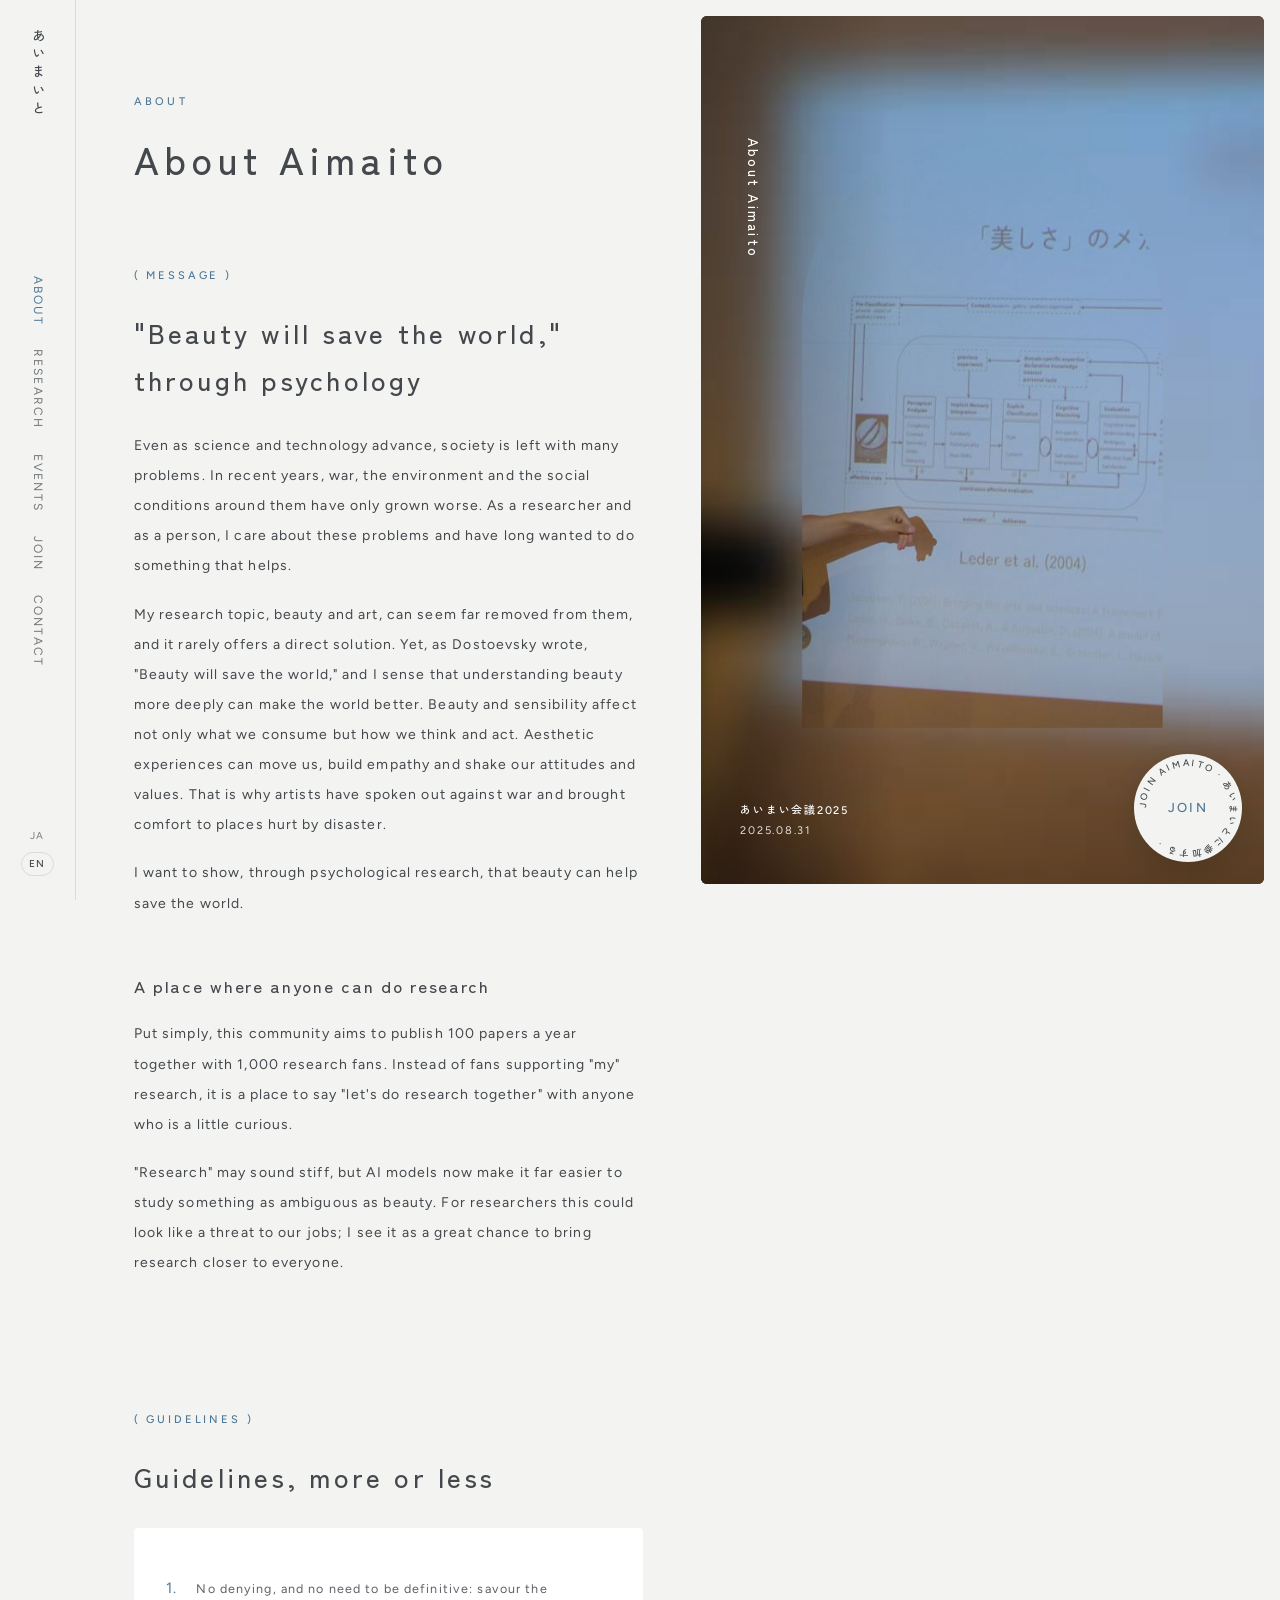
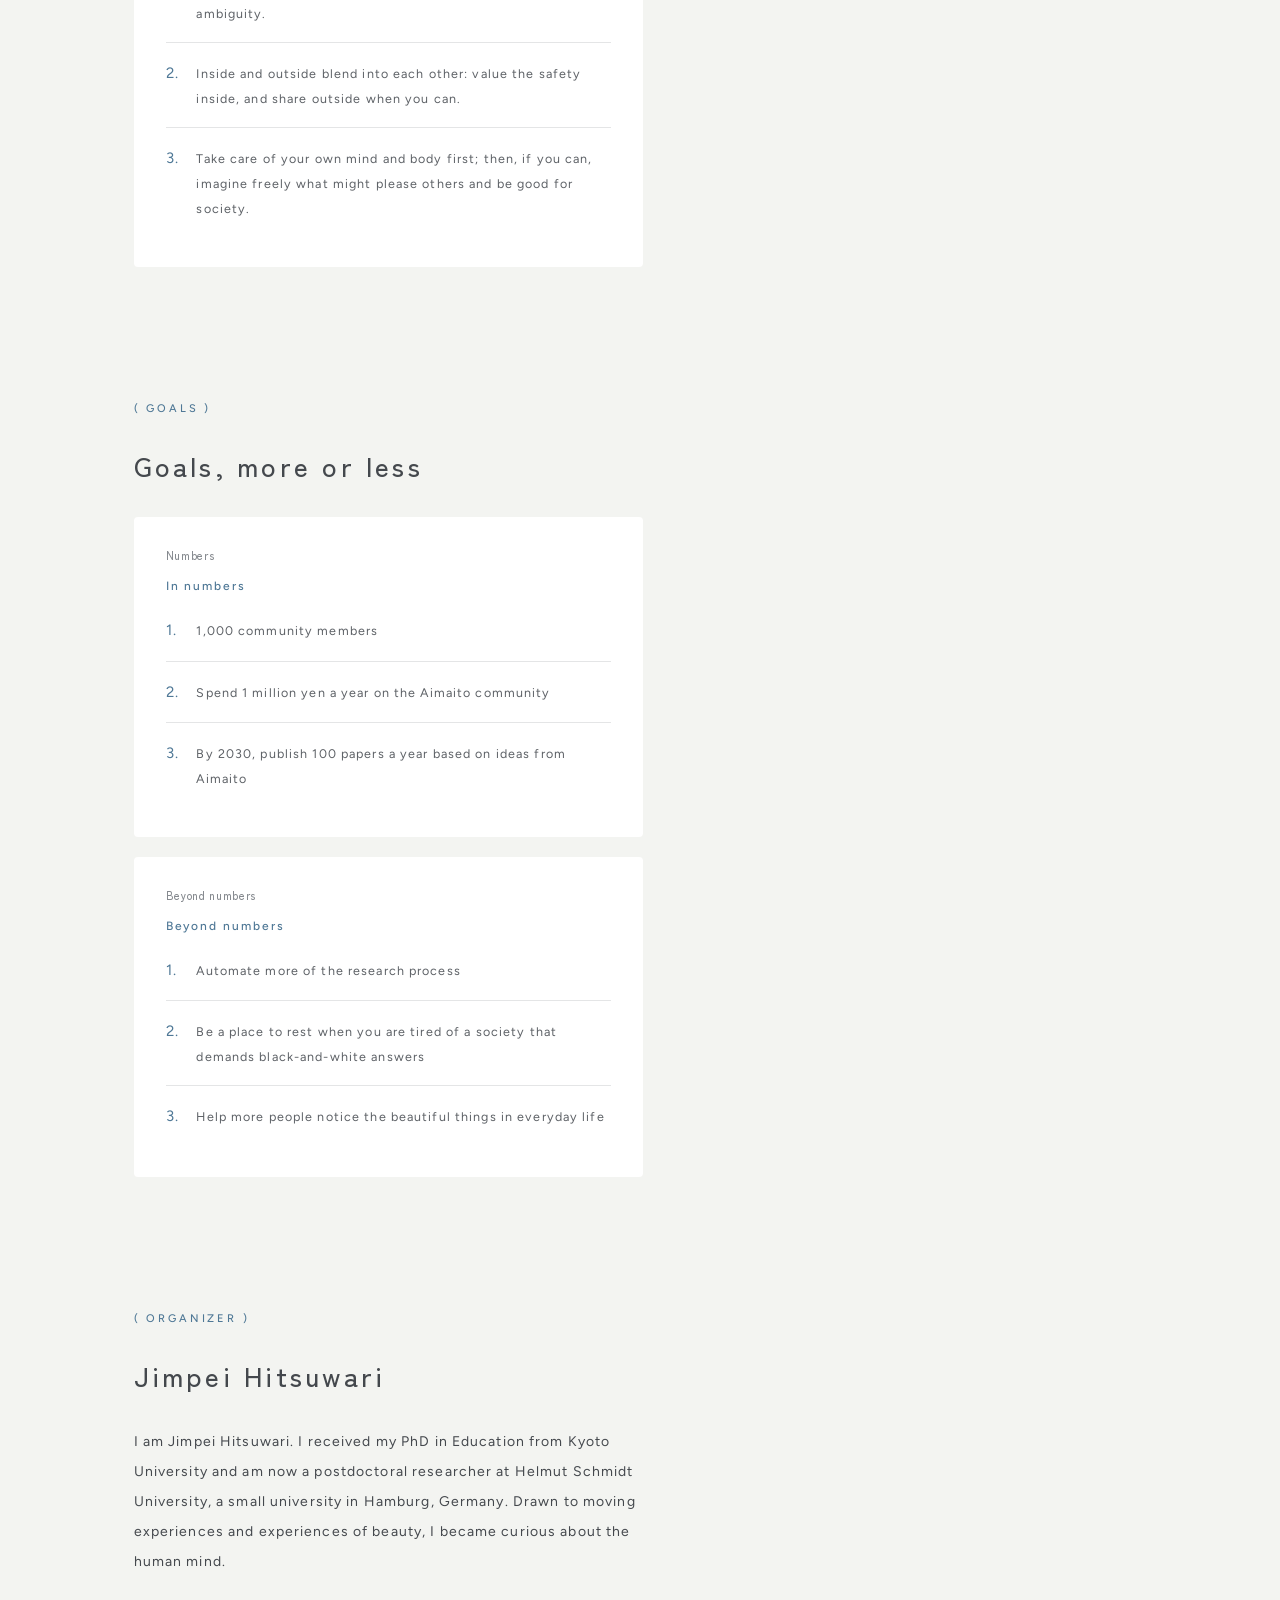
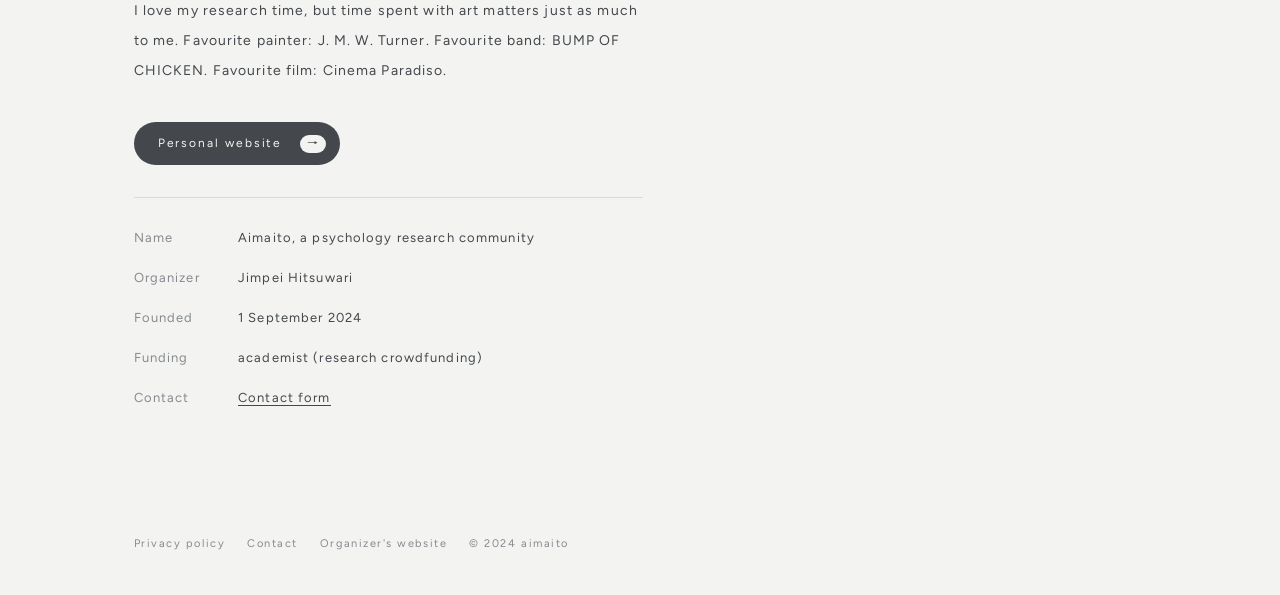
==== about/index.html @ d02e24d3 "あいまいとのサイトを公開用に初回配置" ====
<!doctype html>
<html lang="ja" data-lang="ja" class="no-js">
<head>
<meta charset="utf-8">
<meta name="viewport" content="width=device-width, initial-scale=1">
<title>あいまいとについて｜あいまいと</title>
<meta name="description" content="「美は世界を救う」を心理学で。心理学研究コミュニティあいまいとのご挨拶，行動指針，目標，主宰者について。">
<link rel="icon" href="../images/favicon.svg" type="image/svg+xml">
<link rel="stylesheet" href="../assets/css/fonts.css">
<link rel="stylesheet" href="../assets/css/style.css">
<script>
  /* Set language before first paint to avoid a flash of the wrong language */
  (function () {
    var l = 'ja';
    try { l = localStorage.getItem('aimaito-lang') || ((navigator.language || '').indexOf('ja') === 0 ? 'ja' : 'en'); } catch (e) {}
    document.documentElement.dataset.lang = l;
    document.documentElement.lang = l;
  })();
</script>
</head>
<body>
<a class="skip-link" href="#main"><span lang="ja">本文へ</span><span lang="en">Skip to content</span></a>

<header class="rail">
  <a class="mark" href="../">あいまいと</a>
  <nav class="rail-nav" id="site-menu" aria-label="メニュー">
    <a href="../about/" aria-current="page"><span lang="ja">あいまいとについて</span><span lang="en">ABOUT</span></a>
    <a href="../research/"><span lang="ja">研究</span><span lang="en">RESEARCH</span></a>
    <a href="../events/"><span lang="ja">イベント</span><span lang="en">EVENTS</span></a>
    <a href="../join/"><span lang="ja">参加する</span><span lang="en">JOIN</span></a>
    <a href="../contact/"><span lang="ja">お問い合わせ</span><span lang="en">CONTACT</span></a>
  </nav>
  <div class="lang-switch" role="group" aria-label="Language">
    <button type="button" data-set-lang="ja" aria-pressed="true">JA</button>
    <button type="button" data-set-lang="en" aria-pressed="false">EN</button>
  </div>
  <button class="menu-toggle" type="button" aria-expanded="false" aria-controls="site-menu">MENU</button>
</header>

<div class="stage" aria-hidden="true">
  <div class="ph is-on" data-key="talk" style="--pos: 36% 50%; --t: 14%; --x: 18%; --b: 18%;">
    <img class="bg" src="../images/photos/talk-blur.jpg" alt="">
    <img class="sharp" src="../images/photos/talk.jpg" alt="">
  </div>
  <div class="ph" data-key="writing" style="--pos: 34% 50%; --t: 22%; --x: 22%; --b: 16%;">
    <img class="bg" src="../images/photos/writing-blur.jpg" alt="" loading="lazy">
    <img class="sharp" src="../images/photos/writing.jpg" alt="" loading="lazy">
  </div>
  <div class="ph" data-key="hall" style="--pos: 50% 50%; --t: 16%; --x: 20%; --b: 20%;">
    <img class="bg" src="../images/photos/hall-blur.jpg" alt="" loading="lazy">
    <img class="sharp" src="../images/photos/hall.jpg" alt="" loading="lazy">
  </div>
  <div class="ph" data-key="k2-trio" style="--pos: 50% 50%; --t: 14%; --x: 16%; --b: 18%;">
    <img class="bg" src="../images/photos/k2-trio-blur.jpg" alt="" loading="lazy">
    <img class="sharp" src="../images/photos/k2-trio.jpg" alt="" loading="lazy">
  </div>
  <p class="stage-copy" lang="ja">あいまいとについて</p>
  <p class="stage-copy" lang="en">About Aimaito</p>
  <p class="stage-cap"><b>あいまい会議2025</b>2025.08.31</p>
</div>
<main id="main">
  <div class="col">

    <header class="page-head" data-photo="talk" data-cap="あいまい会議2025|2025.08.31">
      <span class="en">ABOUT</span>
      <h1><span lang="ja">あいまいとについて</span><span lang="en">About Aimaito</span></h1>
    </header>

    <section id="message" data-photo="talk" data-cap="あいまい会議2025|2025.08.31">
      <span class="label">( MESSAGE )</span>
      <h2><span lang="ja">「美は世界を救う」を<br>心理学で</span><span lang="en">"Beauty will save the world,"<br>through psychology</span></h2>
      <p lang="ja">科学技術が発展しても社会には多くの課題が残されています。むしろ，近年，戦争や地球環境，そしてそれを取り巻く社会的な状況は悪化の一途を辿っています。私は研究者としても，1人の人間としても，こうした問題に関心があり，解決に繋がる何かをしたいと思い続けてきました。</p>
      <p lang="ja">私の研究テーマである美・芸術はそれらとはとても遠いように思えますし，直接解決の手がかりになることも簡単ではありません。一方で，ドストエフスキーが「Beauty will save the world（美は世界を救う）」と言ったように，美について深く知ることが世界をよくすることに繋がるという感覚もあります。例えば，美や感性は（感情的な消費だけでなく）人の意識や行動にも影響を与えます。美的な体験を通じて感動や共感を伴い，人の態度や価値観を揺さぶることもあるかもしれません。ゆえに，アーティストたちは，反戦を訴え，災害で傷つき疲れた地域に慰めと癒しを送ってきたのです。</p>
      <p lang="ja">このように美が世界を救いうることを，心理学研究から実証したいと考えています。</p>
      <p lang="en">Even as science and technology advance, society is left with many problems. In recent years, war, the environment and the social conditions around them have only grown worse. As a researcher and as a person, I care about these problems and have long wanted to do something that helps.</p>
      <p lang="en">My research topic, beauty and art, can seem far removed from them, and it rarely offers a direct solution. Yet, as Dostoevsky wrote, "Beauty will save the world," and I sense that understanding beauty more deeply can make the world better. Beauty and sensibility affect not only what we consume but how we think and act. Aesthetic experiences can move us, build empathy and shake our attitudes and values. That is why artists have spoken out against war and brought comfort to places hurt by disaster.</p>
      <p lang="en">I want to show, through psychological research, that beauty can help save the world.</p>

      <h3><span lang="ja">研究者じゃなくても研究できる場所を</span><span lang="en">A place where anyone can do research</span></h3>
      <p lang="ja">このコミュニティは，ざっくり言うと「研究ファン1000人とともに論文を年間100本出すこと」を目指した場所です。研究ファンから支援を頂きながら「私が研究を進める」という従来の型から飛び出し，研究にちょっと興味のあるみなさんと「一緒に研究しよう」という場所です。</p>
      <p lang="ja">「研究」と聞くと堅苦しく聞こえるかもしれませんが，最近では，「AIモデル」という技術を活用することで，従来よりも気軽に「美」という曖昧なものについて評価できるようになってきました。従来の研究者の働き方的には，いわゆる「AIに仕事を奪われ」かねない危機的状況とも捉えられるのですが，「研究」というものを，よりみなさんの身近に感じてもらうには絶好のチャンスだと考えています。</p>
      <p lang="en">Put simply, this community aims to publish 100 papers a year together with 1,000 research fans. Instead of fans supporting "my" research, it is a place to say "let's do research together" with anyone who is a little curious.</p>
      <p lang="en">"Research" may sound stiff, but AI models now make it far easier to study something as ambiguous as beauty. For researchers this could look like a threat to our jobs; I see it as a great chance to bring research closer to everyone.</p>
    </section>

    <section id="guidelines" data-photo="writing" data-cap="研究のたね">
      <span class="label">( GUIDELINES )</span>
      <h2><span lang="ja">行動指針的なもの</span><span lang="en">Guidelines, more or less</span></h2>
      <div class="card">
        <ol class="list">
          <li><span class="n">1.</span><div><p lang="ja">「否定」はなし，「断定」も不要，あいまいを味わいましょう。</p><p lang="en">No denying, and no need to be definitive: savour the ambiguity.</p></div></li>
          <li><span class="n">2.</span><div><p lang="ja">コミュニティ内外は“あわい”，内の安心感を大切にしつつ，できれば外にも発信しましょう。</p><p lang="en">Inside and outside blend into each other: value the safety inside, and share outside when you can.</p></div></li>
          <li><span class="n">3.</span><div><p lang="ja">まずは，自分の心と身体を大切に，その後できそうなら，相手が喜びそうなこと，社会にとってよさそうなことを想像しまくりましょう。</p><p lang="en">Take care of your own mind and body first; then, if you can, imagine freely what might please others and be good for society.</p></div></li>
        </ol>
      </div>
    </section>

    <section id="goals" data-photo="hall" data-cap="あいまい会議2025|2025.08.31">
      <span class="label">( GOALS )</span>
      <h2><span lang="ja">目標的なもの</span><span lang="en">Goals, more or less</span></h2>
      <div class="card">
        <p class="cap"><small>Numbers</small><span lang="ja">数で見る目標</span><span lang="en">In numbers</span></p>
        <ol class="list">
          <li><span class="n">1.</span><div><p lang="ja">コミュニティメンバー1000人</p><p lang="en">1,000 community members</p></div></li>
          <li><span class="n">2.</span><div><p lang="ja">年間100万円をこの「あいまいと」コミュニティに使用</p><p lang="en">Spend 1 million yen a year on the Aimaito community</p></div></li>
          <li><span class="n">3.</span><div><p lang="ja">2030年までに「あいまいと」のアイデアを基盤にした論文の発表数を年間100本に</p><p lang="en">By 2030, publish 100 papers a year based on ideas from Aimaito</p></div></li>
        </ol>
      </div>
      <div class="card">
        <p class="cap"><small>Beyond numbers</small><span lang="ja">数にならない目標</span><span lang="en">Beyond numbers</span></p>
        <ol class="list">
          <li><span class="n">1.</span><div><p lang="ja">研究の自動化を進める</p><p lang="en">Automate more of the research process</p></div></li>
          <li><span class="n">2.</span><div><p lang="ja">“白黒はっきり”を求められる社会に疲れた時の居場所になる</p><p lang="en">Be a place to rest when you are tired of a society that demands black-and-white answers</p></div></li>
          <li><span class="n">3.</span><div><p lang="ja">日常の美しいモノ・コトに気づく人を増やす</p><p lang="en">Help more people notice the beautiful things in everyday life</p></div></li>
        </ol>
      </div>
    </section>

    <section id="organizer" data-photo="k2-trio" data-cap="あいまい会議 Vol.2|2026.04.06">
      <span class="label">( ORGANIZER )</span>
      <h2><span lang="ja">櫃割 仁平</span><span lang="en">Jimpei Hitsuwari</span></h2>
      <p lang="ja">櫃割仁平（ひつわりじんぺい）と申します。京都大学で博士号（教育学）を取得し，現在はドイツのハンブルクにあるヘルムートシュミット大学という小さな大学でポスドク研究員をしています。感動する体験，美を感じる体験に魅了され，人のこころに興味を持つようになりました。</p>
      <p lang="ja">研究の時間も好きですが，芸術鑑賞の時間も大切で，大好きな時間です。好きな画家はウィリアム・ターナー，好きなバンドはBUMP OF CHICKEN，好きな映画はニューシネマパラダイスです。</p>
      <p lang="en">I am Jimpei Hitsuwari. I received my PhD in Education from Kyoto University and am now a postdoctoral researcher at Helmut Schmidt University, a small university in Hamburg, Germany. Drawn to moving experiences and experiences of beauty, I became curious about the human mind.</p>
      <p lang="en">I love my research time, but time spent with art matters just as much to me. Favourite painter: J. M. W. Turner. Favourite band: BUMP OF CHICKEN. Favourite film: Cinema Paradiso.</p>
      <a class="btn" href="https://hitsuwari-jimpei.com/" target="_blank" rel="noopener"><span lang="ja">櫃割仁平のサイト</span><span lang="en">Personal website</span><i>→</i></a>
      <dl class="info">
        <dt><span lang="ja">団体名</span><span lang="en">Name</span></dt><dd><span lang="ja">心理学研究コミュニティ“あいまいと”</span><span lang="en">Aimaito, a psychology research community</span></dd>
        <dt><span lang="ja">主宰</span><span lang="en">Organizer</span></dt><dd><span lang="ja">櫃割 仁平</span><span lang="en">Jimpei Hitsuwari</span></dd>
        <dt><span lang="ja">設立</span><span lang="en">Founded</span></dt><dd><span lang="ja">2024年9月1日</span><span lang="en">1 September 2024</span></dd>
        <dt><span lang="ja">資金源</span><span lang="en">Funding</span></dt><dd><span lang="ja">academist（研究特化型クラウドファンディング）</span><span lang="en">academist (research crowdfunding)</span></dd>
        <dt><span lang="ja">連絡先</span><span lang="en">Contact</span></dt><dd><a href="../contact/"><span lang="ja">お問い合わせフォーム</span><span lang="en">Contact form</span></a></dd>
      </dl>
    </section>

    <footer class="foot">
      <a href="../privacy-policy/"><span lang="ja">プライバシーポリシー</span><span lang="en">Privacy policy</span></a>
      <a href="../contact/"><span lang="ja">お問い合わせ</span><span lang="en">Contact</span></a>
      <a href="https://hitsuwari-jimpei.com/" target="_blank" rel="noopener"><span lang="ja">主宰者のサイト</span><span lang="en">Organizer's website</span></a>
      <span>© 2024 aimaito</span>
    </footer>
  </div>
</main>

<a class="badge" href="../join/" aria-label="参加する / Join">
  <svg viewBox="0 0 108 108" aria-hidden="true">
    <defs><path id="badge-circle" d="M54,54 m-42,0 a42,42 0 1,1 84,0 a42,42 0 1,1 -84,0"/></defs>
    <text><textPath href="#badge-circle">JOIN AIMAITO · あいまいとに参加する · </textPath></text>
  </svg>
  <span lang="ja">参加</span><span lang="en">JOIN</span>
</a>

<script src="../assets/js/main.js"></script>
<!-- Cloudflare Web Analytics: トークンが決まったらここに beacon の script を入れる（全ページ同じ） -->
</body>
</html>
---- assets/css/fonts.css ----
/* Self-hosted web fonts (SIL Open Font License 1.1; see assets/fonts/<family>/OFL.txt).
   Figtree 300/400/500 and Zen Kaku Gothic New 400/500, split by unicode-range
   so browsers download only the slices a page needs.
   Source: Google Fonts CSS API, downloaded 2026-10-01. */
/* latin-ext */
@font-face {
  font-family: 'Figtree';
  font-style: normal;
  font-weight: 300;
  font-display: swap;
  src: url(../fonts/figtree/_Xms-HUzqDCFdgfMm4q9DbZs.woff2) format('woff2');
  unicode-range: U+0100-02BA, U+02BD-02C5, U+02C7-02CC, U+02CE-02D7, U+02DD-02FF, U+0304, U+0308, U+0329, U+1D00-1DBF, U+1E00-1E9F, U+1EF2-1EFF, U+2020, U+20A0-20AB, U+20AD-20C0, U+2113, U+2C60-2C7F, U+A720-A7FF;
}
/* latin */
@font-face {
  font-family: 'Figtree';
  font-style: normal;
  font-weight: 300;
  font-display: swap;
  src: url(../fonts/figtree/_Xms-HUzqDCFdgfMm4S9DQ.woff2) format('woff2');
  unicode-range: U+0000-00FF, U+0131, U+0152-0153, U+02BB-02BC, U+02C6, U+02DA, U+02DC, U+0304, U+0308, U+0329, U+2000-206F, U+20AC, U+2122, U+2191, U+2193, U+2212, U+2215, U+FEFF, U+FFFD;
}
/* latin-ext */
@font-face {
  font-family: 'Figtree';
  font-style: normal;
  font-weight: 400;
  font-display: swap;
  src: url(../fonts/figtree/_Xms-HUzqDCFdgfMm4q9DbZs.woff2) format('woff2');
  unicode-range: U+0100-02BA, U+02BD-02C5, U+02C7-02CC, U+02CE-02D7, U+02DD-02FF, U+0304, U+0308, U+0329, U+1D00-1DBF, U+1E00-1E9F, U+1EF2-1EFF, U+2020, U+20A0-20AB, U+20AD-20C0, U+2113, U+2C60-2C7F, U+A720-A7FF;
}
/* latin */
@font-face {
  font-family: 'Figtree';
  font-style: normal;
  font-weight: 400;
  font-display: swap;
  src: url(../fonts/figtree/_Xms-HUzqDCFdgfMm4S9DQ.woff2) format('woff2');
  unicode-range: U+0000-00FF, U+0131, U+0152-0153, U+02BB-02BC, U+02C6, U+02DA, U+02DC, U+0304, U+0308, U+0329, U+2000-206F, U+20AC, U+2122, U+2191, U+2193, U+2212, U+2215, U+FEFF, U+FFFD;
}
/* latin-ext */
@font-face {
  font-family: 'Figtree';
  font-style: normal;
  font-weight: 500;
  font-display: swap;
  src: url(../fonts/figtree/_Xms-HUzqDCFdgfMm4q9DbZs.woff2) format('woff2');
  unicode-range: U+0100-02BA, U+02BD-02C5, U+02C7-02CC, U+02CE-02D7, U+02DD-02FF, U+0304, U+0308, U+0329, U+1D00-1DBF, U+1E00-1E9F, U+1EF2-1EFF, U+2020, U+20A0-20AB, U+20AD-20C0, U+2113, U+2C60-2C7F, U+A720-A7FF;
}
/* latin */
@font-face {
  font-family: 'Figtree';
  font-style: normal;
  font-weight: 500;
  font-display: swap;
  src: url(../fonts/figtree/_Xms-HUzqDCFdgfMm4S9DQ.woff2) format('woff2');
  unicode-range: U+0000-00FF, U+0131, U+0152-0153, U+02BB-02BC, U+02C6, U+02DA, U+02DC, U+0304, U+0308, U+0329, U+2000-206F, U+20AC, U+2122, U+2191, U+2193, U+2212, U+2215, U+FEFF, U+FFFD;
}
@font-face {
  font-family: 'Zen Kaku Gothic New';
  font-style: normal;
  font-weight: 400;
  font-display: swap;
  src: url(../fonts/zenkakugothicnew/gNMYW2drQpDw0GjzrVNFf_valaDBcznOkj4KXW7oIgA9sLCeNoPLhe6Lpg_IbDMC.2.woff2) format('woff2');
  unicode-range: U+ffd7, U+ffda-ffdc, U+ffe0-ffe2, U+ffe4, U+ffe6, U+ffe8-ffee, U+1f100-1f10c, U+1f110-1f16c, U+1f170-1f1ac, U+1f200-1f202, U+1f210-1f234;
}
@font-face {
  font-family: 'Zen Kaku Gothic New';
  font-style: normal;
  font-weight: 400;
  font-display: swap;
  src: url(../fonts/zenkakugothicnew/gNMYW2drQpDw0GjzrVNFf_valaDBcznOkj4KXW7oIgA9sLCeNoPLhe6Lpg_IbDMC.3.woff2) format('woff2');
  unicode-range: U+fa10, U+fa12-fa6d, U+fb00-fb04, U+fe10-fe19, U+fe30-fe42, U+fe44-fe52, U+fe54-fe66, U+fe68-fe6b, U+ff02, U+ff04, U+ff07, U+ff51, U+ff5b, U+ff5d, U+ff5f-ff60, U+ff66, U+ff69, U+ff87, U+ffa1-ffbe, U+ffc2-ffc7, U+ffca-ffcf, U+ffd2-ffd6;
}
@font-face {
  font-family: 'Zen Kaku Gothic New';
  font-style: normal;
  font-weight: 400;
  font-display: swap;
  src: url(../fonts/zenkakugothicnew/gNMYW2drQpDw0GjzrVNFf_valaDBcznOkj4KXW7oIgA9sLCeNoPLhe6Lpg_IbDMC.4.woff2) format('woff2');
  unicode-range: U+f92d-f959, U+f95b-f9f2, U+f9f4-fa0b, U+fa0e-fa0f;
}
@font-face {
  font-family: 'Zen Kaku Gothic New';
  font-style: normal;
  font-weight: 400;
  font-display: swap;
  src: url(../fonts/zenkakugothicnew/gNMYW2drQpDw0GjzrVNFf_valaDBcznOkj4KXW7oIgA9sLCeNoPLhe6Lpg_IbDMC.5.woff2) format('woff2');
  unicode-range: U+9e8b-9e8c, U+9e8e-9e8f, U+9e91-9e92, U+9e95-9e96, U+9e98, U+9e9b, U+9e9d-9e9e, U+9ea4-9ea5, U+9ea8-9eaa, U+9eac-9eb0, U+9eb3-9eb5, U+9eb8, U+9ebc-9ebf, U+9ec3, U+9ec6, U+9ec8, U+9ecb-9ecd, U+9ecf-9ed1, U+9ed4-9ed5, U+9ed8, U+9edb-9ee0, U+9ee4-9ee5, U+9ee7-9ee8, U+9eec-9ef2, U+9ef4-9ef9, U+9efb-9eff, U+9f02-9f03, U+9f07-9f09, U+9f0e-9f12, U+9f14-9f17, U+9f19-9f1b, U+9f1f-9f22, U+9f26, U+9f2a-9f2c, U+9f2f, U+9f31-9f32, U+9f34, U+9f37, U+9f39-9f3a, U+9f3c-9f3f, U+9f41, U+9f43-9f47, U+9f4a, U+9f4e-9f50, U+9f52-9f58, U+9f5a, U+9f5d-9f61, U+9f63, U+9f66-9f6a, U+9f6c-9f73, U+9f75-9f77, U+9f7a, U+9f7d, U+9f7f, U+9f8f-9f92, U+9f94-9f97, U+9f99, U+9f9c-9fa3, U+9fa5, U+9fb4, U+9fbc-9fc2, U+9fc4, U+9fc6, U+9fcc, U+f900-f92c;
}
@font-face {
  font-family: 'Zen Kaku Gothic New';
  font-style: normal;
  font-weight: 400;
  font-display: swap;
  src: url(../fonts/zenkakugothicnew/gNMYW2drQpDw0GjzrVNFf_valaDBcznOkj4KXW7oIgA9sLCeNoPLhe6Lpg_IbDMC.6.woff2) format('woff2');
  unicode-range: U+9c3e, U+9c41, U+9c43-9c4a, U+9c4e-9c50, U+9c52-9c54, U+9c56, U+9c58, U+9c5a-9c61, U+9c63, U+9c65, U+9c67-9c6b, U+9c6d-9c6e, U+9c70, U+9c72, U+9c75-9c78, U+9c7a-9c7c, U+9ce6-9ce7, U+9ceb-9cec, U+9cf0, U+9cf2, U+9cf6-9cf7, U+9cf9, U+9d02-9d03, U+9d06-9d09, U+9d0b, U+9d0e, U+9d11-9d12, U+9d15, U+9d17-9d18, U+9d1b-9d1f, U+9d23, U+9d26, U+9d2a-9d2c, U+9d2f-9d30, U+9d32-9d34, U+9d3a, U+9d3c-9d3f, U+9d41-9d48, U+9d4a, U+9d50-9d54, U+9d59, U+9d5d-9d65, U+9d69-9d6c, U+9d6f-9d70, U+9d72-9d73, U+9d76-9d77, U+9d7a-9d7c, U+9d7e, U+9d83-9d84, U+9d86-9d87, U+9d89-9d8a, U+9d8d-9d8e, U+9d92-9d93, U+9d95-9d9a, U+9da1, U+9da4, U+9da9-9dac, U+9dae, U+9db1-9db2, U+9db5, U+9db8-9dbd, U+9dbf-9dc4, U+9dc6-9dc7, U+9dc9-9dca, U+9dcf, U+9dd3-9dd7, U+9dd9-9dda, U+9dde-9de0, U+9de3, U+9de5-9de7, U+9de9, U+9deb, U+9ded-9df0, U+9df3-9df4, U+9df8, U+9dfd-9dfe, U+9e02, U+9e07, U+9e0a, U+9e0d-9e0e, U+9e10-9e12, U+9e15-9e16, U+9e19-9e1f, U+9e75, U+9e79-9e7d, U+9e80-9e85, U+9e87-9e88;
}
@font-face {
  font-family: 'Zen Kaku Gothic New';
  font-style: normal;
  font-weight: 400;
  font-display: swap;
  src: url(../fonts/zenkakugothicnew/gNMYW2drQpDw0GjzrVNFf_valaDBcznOkj4KXW7oIgA9sLCeNoPLhe6Lpg_IbDMC.7.woff2) format('woff2');
  unicode-range: U+9ae5-9ae7, U+9ae9, U+9aeb-9aec, U+9aee-9aef, U+9af1-9af5, U+9af7, U+9af9-9afb, U+9afd, U+9aff-9b06, U+9b08-9b09, U+9b0b-9b0e, U+9b10, U+9b12, U+9b16, U+9b18-9b1d, U+9b1f-9b20, U+9b22-9b23, U+9b25-9b2f, U+9b32-9b35, U+9b37, U+9b39-9b3b, U+9b3d, U+9b43-9b44, U+9b48, U+9b4b-9b4f, U+9b51, U+9b55-9b58, U+9b5b, U+9b5e, U+9b61, U+9b63, U+9b65-9b66, U+9b68, U+9b6a-9b6f, U+9b72-9b79, U+9b7f-9b80, U+9b83-9b87, U+9b89-9b8b, U+9b8d, U+9b8f-9b94, U+9b96-9b97, U+9b9a, U+9b9d-9ba0, U+9ba6-9ba7, U+9ba9-9baa, U+9bac, U+9bb0-9bb2, U+9bb4, U+9bb7-9bb9, U+9bbb-9bbc, U+9bbe-9bc1, U+9bc6-9bc8, U+9bca, U+9bce-9bd2, U+9bd4, U+9bd7-9bd8, U+9bdd, U+9bdf, U+9be1-9be5, U+9be7, U+9bea-9beb, U+9bee-9bf3, U+9bf5, U+9bf7-9bfa, U+9bfd, U+9bff-9c00, U+9c02, U+9c04, U+9c06, U+9c08-9c0d, U+9c0f-9c16, U+9c18-9c1e, U+9c21-9c2a, U+9c2d-9c32, U+9c35-9c37, U+9c39-9c3a, U+9c3d;
}
@font-face {
  font-family: 'Zen Kaku Gothic New';
  font-style: normal;
  font-weight: 400;
  font-display: swap;
  src: url(../fonts/zenkakugothicnew/gNMYW2drQpDw0GjzrVNFf_valaDBcznOkj4KXW7oIgA9sLCeNoPLhe6Lpg_IbDMC.8.woff2) format('woff2');
  unicode-range: U+98eb, U+98ed-98ee, U+98f0-98f1, U+98f3, U+98f6, U+9902, U+9907-9909, U+9911-9912, U+9914-9918, U+991a-9922, U+9924, U+9926-9927, U+992b-992c, U+992e, U+9931-9935, U+9939-993e, U+9940-9942, U+9945-9949, U+994b-994e, U+9950-9952, U+9954-9955, U+9958-9959, U+995b-995c, U+995e-9960, U+9963, U+9997-9998, U+999b, U+999d-999f, U+99a3, U+99a5-99a6, U+99a8, U+99ad-99ae, U+99b0-99b2, U+99b5, U+99b9-99ba, U+99bc-99bd, U+99bf, U+99c1, U+99c3, U+99c8-99c9, U+99d1, U+99d3-99d5, U+99d8-99df, U+99e1-99e2, U+99e7, U+99ea-99ee, U+99f0-99f2, U+99f4-99f5, U+99f8-99f9, U+99fb-99fe, U+9a01-9a05, U+9a08, U+9a0a-9a0c, U+9a0f-9a11, U+9a16, U+9a1a, U+9a1e, U+9a20, U+9a22-9a24, U+9a27, U+9a2b, U+9a2d-9a2e, U+9a31, U+9a33, U+9a35-9a38, U+9a3e, U+9a40-9a45, U+9a47, U+9a4a-9a4e, U+9a51-9a52, U+9a54-9a58, U+9a5b, U+9a5d, U+9a5f, U+9a62, U+9a64-9a65, U+9a69-9a6c, U+9aaa, U+9aac-9ab0, U+9ab2, U+9ab4-9ab7, U+9ab9, U+9abb-9ac1, U+9ac3, U+9ac6, U+9ac8, U+9ace-9ad3, U+9ad5-9ad7, U+9adb-9adc, U+9ade-9ae0, U+9ae2-9ae4;
}
@font-face {
  font-family: 'Zen Kaku Gothic New';
  font-style: normal;
  font-weight: 400;
  font-display: swap;
  src: url(../fonts/zenkakugothicnew/gNMYW2drQpDw0GjzrVNFf_valaDBcznOkj4KXW7oIgA9sLCeNoPLhe6Lpg_IbDMC.9.woff2) format('woff2');
  unicode-range: U+971d, U+9721-9724, U+9728, U+972a, U+9730-9731, U+9733, U+9736, U+9738-9739, U+973b, U+973d-973e, U+9741-9744, U+9746-974a, U+974d-974f, U+9751, U+9755, U+9757-9758, U+975a-975c, U+9760-9761, U+9763-9764, U+9766-9768, U+976a-976b, U+976e, U+9771, U+9773, U+9776-977d, U+977f-9781, U+9785-9786, U+9789, U+978b, U+978f-9790, U+9795-9797, U+9799-979a, U+979c, U+979e-97a0, U+97a2-97a3, U+97a6, U+97a8, U+97ab-97ac, U+97ae, U+97b1-97b6, U+97b8-97ba, U+97bc, U+97be-97bf, U+97c1, U+97c3-97ce, U+97d0-97d1, U+97d4, U+97d7-97d9, U+97db-97de, U+97e0-97e1, U+97e4, U+97e6, U+97ed-97ef, U+97f1-97f2, U+97f4-97f8, U+97fa, U+9804, U+9807, U+980a, U+980c-980f, U+9814, U+9816-9817, U+9819-981a, U+981c, U+981e, U+9820-9821, U+9823-9826, U+982b, U+982e-9830, U+9832-9835, U+9837, U+9839, U+983d-983e, U+9844, U+9846-9847, U+984a-984b, U+984f, U+9851-9853, U+9856-9857, U+9859-985b, U+9862-9863, U+9865-9866, U+986a-986c, U+986f-9871, U+9873-9875, U+98aa-98ab, U+98ad-98ae, U+98b0-98b1, U+98b4, U+98b6-98b8, U+98ba-98bc, U+98bf, U+98c2-98c8, U+98cb-98cc, U+98ce, U+98dc, U+98de, U+98e0-98e1, U+98e3, U+98e5-98e7, U+98e9-98ea;
}
@font-face {
  font-family: 'Zen Kaku Gothic New';
  font-style: normal;
  font-weight: 400;
  font-display: swap;
  src: url(../fonts/zenkakugothicnew/gNMYW2drQpDw0GjzrVNFf_valaDBcznOkj4KXW7oIgA9sLCeNoPLhe6Lpg_IbDMC.10.woff2) format('woff2');
  unicode-range: U+944a, U+944c, U+9452-9453, U+9455, U+9459-945c, U+945e-9463, U+9468, U+946a-946b, U+946d-9472, U+9475, U+9477, U+947c-947f, U+9481, U+9483-9485, U+9578-9579, U+957e-957f, U+9582, U+9584, U+9586-9588, U+958a, U+958c-958f, U+9592, U+9594, U+9596, U+9598-9599, U+959d-95a1, U+95a4, U+95a6-95a9, U+95ab-95ad, U+95b1, U+95b4, U+95b6, U+95b9-95bf, U+95c3, U+95c6, U+95c8-95cd, U+95d0-95d6, U+95d9-95da, U+95dc-95e2, U+95e4-95e6, U+95e8, U+961d-961e, U+9621-9622, U+9624-9626, U+9628, U+962c, U+962e-962f, U+9631, U+9633-9634, U+9637-963a, U+963c-963d, U+9641-9642, U+964b-964c, U+964f, U+9652, U+9654, U+9656-9658, U+965c-965f, U+9661, U+9666, U+966a, U+966c, U+966e, U+9672, U+9674, U+9677, U+967b-967c, U+967e-967f, U+9681-9684, U+9689, U+968b, U+968d, U+9691, U+9695-9698, U+969a, U+969d, U+969f, U+96a4-96aa, U+96ae-96b4, U+96b6, U+96b8-96bb, U+96bd, U+96c1, U+96c9-96cb, U+96cd-96ce, U+96d2, U+96d5-96d6, U+96d8-96da, U+96dc-96df, U+96e9, U+96ef, U+96f1, U+96f9-96fa, U+9702-9706, U+9708-9709, U+970d-970f, U+9711, U+9713-9714, U+9716, U+9719-971b;
}
@font-face {
  font-family: 'Zen Kaku Gothic New';
  font-style: normal;
  font-weight: 400;
  font-display: swap;
  src: url(../fonts/zenkakugothicnew/gNMYW2drQpDw0GjzrVNFf_valaDBcznOkj4KXW7oIgA9sLCeNoPLhe6Lpg_IbDMC.11.woff2) format('woff2');
  unicode-range: U+92bc-92bd, U+92bf-92c3, U+92c5-92c8, U+92cb-92d0, U+92d2-92d3, U+92d5, U+92d7-92d9, U+92dc-92dd, U+92df-92e1, U+92e3-92e5, U+92e7-92ea, U+92ec, U+92ee, U+92f0, U+92f2, U+92f7-92fb, U+92ff-9300, U+9302, U+9304, U+9308, U+930d, U+930f-9311, U+9314-9315, U+9318-931a, U+931c-931f, U+9321-9325, U+9327-932b, U+932e, U+9333-9337, U+933a-933b, U+9344, U+9347-934a, U+934d, U+9350-9352, U+9354-9358, U+935a, U+935c, U+935e, U+9360, U+9364-9365, U+9367, U+9369-936d, U+936f-9371, U+9373-9374, U+9376, U+937a, U+937d-9382, U+9388, U+938a-938b, U+938d, U+938f, U+9392, U+9394-9395, U+9397-9398, U+939a-939b, U+939e, U+93a1, U+93a3-93a4, U+93a6, U+93a8-93a9, U+93ab-93ad, U+93b0, U+93b4-93b6, U+93b9-93bb, U+93c1, U+93c3-93cd, U+93d0-93d1, U+93d3, U+93d6-93d9, U+93dc-93df, U+93e2, U+93e4-93e8, U+93f1, U+93f5, U+93f7-93fb, U+93fd, U+9401-9404, U+9407-9409, U+940d-9410, U+9413-9417, U+9419-941a, U+941f, U+9421, U+942b, U+942e-942f, U+9431-9434, U+9436, U+9438, U+943a-943b, U+943d, U+943f, U+9441, U+9443-9445, U+9448;
}
@font-face {
  font-family: 'Zen Kaku Gothic New';
  font-style: normal;
  font-weight: 400;
  font-display: swap;
  src: url(../fonts/zenkakugothicnew/gNMYW2drQpDw0GjzrVNFf_valaDBcznOkj4KXW7oIgA9sLCeNoPLhe6Lpg_IbDMC.12.woff2) format('woff2');
  unicode-range: U+9143, U+9146-914c, U+914f, U+9153, U+9156-915b, U+9161, U+9163-9165, U+9167, U+9169, U+916d, U+9172-9174, U+9179-917b, U+9181-9183, U+9185-9187, U+9189-918b, U+918e, U+9191, U+9193-9195, U+9197-9198, U+919e, U+91a1-91a2, U+91a6, U+91a8, U+91aa-91b6, U+91ba-91bd, U+91bf-91c6, U+91c9, U+91cb, U+91d0, U+91d3-91d4, U+91d6-91d7, U+91d9-91db, U+91de-91df, U+91e1, U+91e4-91e6, U+91e9-91ea, U+91ec-91f1, U+91f5-91f7, U+91f9, U+91fb-91fd, U+91ff-9201, U+9204-9207, U+9209-920a, U+920c, U+920e, U+9210-9218, U+921c-921e, U+9223-9226, U+9228-9229, U+922c, U+922e-9230, U+9233, U+9235-923a, U+923c, U+923e-9240, U+9242-9243, U+9245-924b, U+924d-9251, U+9256-925a, U+925c-925e, U+9260-9261, U+9264-9269, U+926e-9270, U+9275-9279, U+927b-927f, U+9288-928a, U+928d-928e, U+9291-9293, U+9295-9297, U+9299, U+929b-929c, U+929f-92a0, U+92a4-92a5, U+92a7-92a8, U+92ab, U+92af, U+92b2-92b3, U+92b6-92bb;
}
@font-face {
  font-family: 'Zen Kaku Gothic New';
  font-style: normal;
  font-weight: 400;
  font-display: swap;
  src: url(../fonts/zenkakugothicnew/gNMYW2drQpDw0GjzrVNFf_valaDBcznOkj4KXW7oIgA9sLCeNoPLhe6Lpg_IbDMC.13.woff2) format('woff2');
  unicode-range: U+8f52-8f55, U+8f57-8f58, U+8f5c-8f5e, U+8f61-8f66, U+8f9c-8f9d, U+8f9f-8fa2, U+8fa4-8fa8, U+8fad-8faf, U+8fb4-8fb8, U+8fbe, U+8fc0-8fc2, U+8fc6, U+8fc8, U+8fca-8fcb, U+8fcd, U+8fd0, U+8fd2-8fd3, U+8fd5, U+8fda, U+8fe0, U+8fe2-8fe5, U+8fe8-8fea, U+8fed-8fef, U+8ff1, U+8ff4-8ff6, U+8ff8-8ffb, U+8ffe, U+9002, U+9004-9005, U+9008, U+900b-900e, U+9011, U+9013, U+9015-9016, U+9018, U+901b, U+901e, U+9021, U+9027-902a, U+902c-902d, U+902f, U+9033-9037, U+9039, U+903c, U+903e-903f, U+9041, U+9043-9044, U+9049, U+904c, U+904f-9052, U+9056, U+9058, U+905b-905e, U+9062, U+9066-9068, U+906c, U+906f-9070, U+9072, U+9074, U+9076, U+9079, U+9080-9083, U+9085, U+9087-9088, U+908b-908c, U+908e-9090, U+9095, U+9097-9099, U+909b, U+90a0-90a2, U+90a5, U+90a8, U+90af-90b6, U+90bd-90be, U+90c3-90c5, U+90c7-90c9, U+90cc, U+90d2, U+90d5, U+90d7-90d9, U+90db-90df, U+90e2, U+90e4-90e5, U+90eb, U+90ef-90f0, U+90f2, U+90f4, U+90f6, U+90fe-9100, U+9102, U+9104-9106, U+9108, U+910d, U+9110, U+9112, U+9114-911a, U+911c, U+911e, U+9120, U+9122-9123, U+9125, U+9127, U+9129, U+912d-9132, U+9134, U+9136-9137, U+9139-913a, U+913c-913d;
}
@font-face {
  font-family: 'Zen Kaku Gothic New';
  font-style: normal;
  font-weight: 400;
  font-display: swap;
  src: url(../fonts/zenkakugothicnew/gNMYW2drQpDw0GjzrVNFf_valaDBcznOkj4KXW7oIgA9sLCeNoPLhe6Lpg_IbDMC.14.woff2) format('woff2');
  unicode-range: U+8dc0, U+8dc2, U+8dc5-8dc8, U+8dca-8dcc, U+8dce-8dcf, U+8dd1, U+8dd4-8dd7, U+8dd9-8ddb, U+8ddf, U+8de3-8de5, U+8de7, U+8dea-8dec, U+8df0-8df2, U+8df4, U+8dfc-8dfd, U+8dff, U+8e01, U+8e04-8e06, U+8e08-8e09, U+8e0b-8e0c, U+8e10-8e11, U+8e14, U+8e16, U+8e1d-8e23, U+8e26-8e27, U+8e30-8e31, U+8e33-8e39, U+8e3d, U+8e40-8e42, U+8e44, U+8e47-8e50, U+8e54-8e55, U+8e59, U+8e5b-8e64, U+8e69, U+8e6c-8e6d, U+8e6f-8e72, U+8e75-8e77, U+8e79-8e7c, U+8e81-8e85, U+8e89, U+8e8b, U+8e90-8e95, U+8e98-8e9b, U+8e9d-8e9e, U+8ea1-8ea2, U+8ea7, U+8ea9-8eaa, U+8eac-8eb1, U+8eb3, U+8eb5-8eb6, U+8eba-8ebb, U+8ebe, U+8ec0-8ec1, U+8ec3-8ec8, U+8ecb, U+8ecf, U+8ed1, U+8ed4, U+8edb-8edc, U+8ee3, U+8ee8, U+8eeb, U+8eed-8eee, U+8ef0-8ef1, U+8ef7, U+8ef9-8efc, U+8efe, U+8f00, U+8f02, U+8f05, U+8f07-8f08, U+8f0a, U+8f0f-8f10, U+8f12-8f13, U+8f15-8f19, U+8f1b-8f1c, U+8f1e-8f21, U+8f23, U+8f25-8f28, U+8f2b-8f2f, U+8f33-8f37, U+8f39-8f3b, U+8f3e, U+8f40-8f43, U+8f45-8f47, U+8f49-8f4a, U+8f4c-8f4f, U+8f51;
}
@font-face {
  font-family: 'Zen Kaku Gothic New';
  font-style: normal;
  font-weight: 400;
  font-display: swap;
  src: url(../fonts/zenkakugothicnew/gNMYW2drQpDw0GjzrVNFf_valaDBcznOkj4KXW7oIgA9sLCeNoPLhe6Lpg_IbDMC.15.woff2) format('woff2');
  unicode-range: U+8b2d, U+8b30, U+8b37, U+8b3c, U+8b3e, U+8b41-8b46, U+8b48-8b49, U+8b4c-8b4f, U+8b51-8b54, U+8b56, U+8b59, U+8b5b, U+8b5e-8b5f, U+8b63, U+8b69, U+8b6b-8b6d, U+8b6f, U+8b71, U+8b74, U+8b76, U+8b78-8b79, U+8b7c-8b81, U+8b84-8b85, U+8b8a-8b8f, U+8b92-8b96, U+8b99-8b9a, U+8b9c-8ba0, U+8c38-8c3a, U+8c3d-8c3f, U+8c41, U+8c45, U+8c47-8c49, U+8c4b-8c4c, U+8c4e-8c51, U+8c53-8c55, U+8c57-8c59, U+8c5b, U+8c5d, U+8c62-8c64, U+8c66, U+8c68-8c69, U+8c6b-8c6d, U+8c73, U+8c75-8c76, U+8c78, U+8c7a-8c7c, U+8c7e, U+8c82, U+8c85-8c87, U+8c89-8c8b, U+8c8d-8c8e, U+8c90, U+8c92-8c94, U+8c98-8c99, U+8c9b-8c9c, U+8c9f, U+8ca4, U+8cad-8cae, U+8cb2-8cb3, U+8cb6, U+8cb9-8cba, U+8cbd, U+8cc1-8cc2, U+8cc4-8cc6, U+8cc8-8cc9, U+8ccb, U+8ccd-8ccf, U+8cd2, U+8cd5-8cd6, U+8cd9-8cda, U+8cdd, U+8ce1, U+8ce3-8ce4, U+8ce6, U+8ce8, U+8cec, U+8cef-8cf2, U+8cf4-8cf5, U+8cf7-8cf8, U+8cfa-8cfb, U+8cfd-8cff, U+8d01, U+8d03-8d04, U+8d07, U+8d09-8d0b, U+8d0d-8d10, U+8d12-8d14, U+8d16-8d17, U+8d1b-8d1d, U+8d65, U+8d67, U+8d69, U+8d6b-8d6e, U+8d71, U+8d73, U+8d76, U+8d7f, U+8d81-8d82, U+8d84, U+8d88, U+8d8d, U+8d90-8d91, U+8d95, U+8d99, U+8d9e-8da0, U+8da6, U+8da8, U+8dab-8dac, U+8daf, U+8db2, U+8db5, U+8db7, U+8db9-8dbc, U+8dbe;
}
@font-face {
  font-family: 'Zen Kaku Gothic New';
  font-style: normal;
  font-weight: 400;
  font-display: swap;
  src: url(../fonts/zenkakugothicnew/gNMYW2drQpDw0GjzrVNFf_valaDBcznOkj4KXW7oIgA9sLCeNoPLhe6Lpg_IbDMC.16.woff2) format('woff2');
  unicode-range: U+8973-8975, U+8977, U+897a-897e, U+8980, U+8983, U+8988-898a, U+898d, U+8990, U+8993-8995, U+8998, U+899b-899c, U+899f-89a1, U+89a5-89a6, U+89a9, U+89ac, U+89af-89b0, U+89b2, U+89b4-89b7, U+89ba, U+89bc-89bd, U+89bf-89c1, U+89d4-89d8, U+89da, U+89dc-89dd, U+89e5, U+89e7, U+89e9, U+89eb, U+89ed, U+89f1, U+89f3-89f4, U+89f6, U+89f8-89f9, U+89fd, U+89ff, U+8a01, U+8a04-8a05, U+8a07, U+8a0c, U+8a0f-8a12, U+8a14-8a16, U+8a1b, U+8a1d-8a1e, U+8a20-8a22, U+8a24-8a26, U+8a2b-8a2c, U+8a2f, U+8a35-8a37, U+8a3b, U+8a3d-8a3e, U+8a40-8a41, U+8a43, U+8a45-8a49, U+8a4d-8a4e, U+8a51-8a54, U+8a56-8a58, U+8a5b-8a5d, U+8a61-8a62, U+8a65, U+8a67, U+8a6c-8a6d, U+8a75-8a77, U+8a79-8a7c, U+8a7e-8a80, U+8a82-8a86, U+8a8b, U+8a8f-8a92, U+8a96-8a97, U+8a99-8a9a, U+8a9f, U+8aa1, U+8aa3, U+8aa5-8aaa, U+8aae-8aaf, U+8ab3, U+8ab6-8ab7, U+8abb-8abc, U+8abe, U+8ac2-8ac4, U+8ac6, U+8ac8-8aca, U+8acc-8acd, U+8ad0-8ad1, U+8ad3-8ad5, U+8ad7, U+8ada-8ae2, U+8ae4, U+8ae7, U+8aeb-8aec, U+8aee, U+8af0-8af1, U+8af3-8af7, U+8afa, U+8afc, U+8aff, U+8b01-8b02, U+8b04-8b07, U+8b0a-8b0d, U+8b0f-8b11, U+8b14, U+8b16, U+8b1a, U+8b1c, U+8b1e-8b20, U+8b26, U+8b28, U+8b2b-8b2c;
}
@font-face {
  font-family: 'Zen Kaku Gothic New';
  font-style: normal;
  font-weight: 400;
  font-display: swap;
  src: url(../fonts/zenkakugothicnew/gNMYW2drQpDw0GjzrVNFf_valaDBcznOkj4KXW7oIgA9sLCeNoPLhe6Lpg_IbDMC.17.woff2) format('woff2');
  unicode-range: U+87e2-87e6, U+87ea-87ed, U+87ef, U+87f1, U+87f3, U+87f5-87f8, U+87fa-87fb, U+87fe-87ff, U+8801, U+8803, U+8805-8807, U+8809-880b, U+880d-8816, U+8818-881c, U+881e-881f, U+8821-8822, U+8827-8828, U+882d-882e, U+8830-8832, U+8835-8836, U+8839-883c, U+8841-8845, U+8848-884b, U+884d-884e, U+8851-8852, U+8855-8856, U+8858-885a, U+885c, U+885e-8860, U+8862, U+8864, U+8869, U+886b, U+886e-886f, U+8871-8872, U+8875, U+8877, U+8879, U+887b, U+887d-887e, U+8880-8882, U+8888, U+888d, U+8892, U+8897-889c, U+889e-88a0, U+88a2, U+88a4, U+88a8, U+88aa, U+88ae, U+88b0-88b1, U+88b5, U+88b7, U+88ba, U+88bc-88c0, U+88c3-88c4, U+88c6, U+88ca-88ce, U+88d1-88d4, U+88d8-88d9, U+88db, U+88dd-88e1, U+88e7-88e8, U+88ef-88f2, U+88f4-88f5, U+88f7, U+88f9, U+88fc, U+8901-8902, U+8904, U+8906, U+890a, U+890c-890f, U+8913, U+8915-8916, U+8918-891a, U+891c-891e, U+8920, U+8925-8928, U+892a-892b, U+8930-8932, U+8935-893b, U+893e, U+8940-8946, U+8949, U+894c-894d, U+894f, U+8952, U+8956-8957, U+895a-895c, U+895e, U+8960-8964, U+8966, U+896a-896b, U+896d-8970;
}
@font-face {
  font-family: 'Zen Kaku Gothic New';
  font-style: normal;
  font-weight: 400;
  font-display: swap;
  src: url(../fonts/zenkakugothicnew/gNMYW2drQpDw0GjzrVNFf_valaDBcznOkj4KXW7oIgA9sLCeNoPLhe6Lpg_IbDMC.18.woff2) format('woff2');
  unicode-range: U+8655-8659, U+865b, U+865d-8664, U+8667, U+8669, U+866c, U+866f, U+8671, U+8675-8677, U+867a-867b, U+867d, U+8687-8689, U+868b-868d, U+8691, U+8693, U+8695-8696, U+8698, U+869a, U+869c-869d, U+86a1, U+86a3-86a4, U+86a6-86ab, U+86ad, U+86af-86b1, U+86b3-86b9, U+86bf-86c1, U+86c3-86c6, U+86c9, U+86cb, U+86ce, U+86d1-86d2, U+86d4-86d5, U+86d7, U+86da, U+86dc, U+86de-86e0, U+86e3-86e7, U+86e9, U+86ec-86ed, U+86ef, U+86f8-86fe, U+8700, U+8703-870b, U+870d-8714, U+8719-871a, U+871e-871f, U+8721-8723, U+8725, U+8728-8729, U+872e-872f, U+8731-8732, U+8734, U+8737, U+8739-8740, U+8743, U+8745, U+8749, U+874b-874e, U+8751, U+8753, U+8755, U+8757-8759, U+875d, U+875f-8761, U+8763-8766, U+8768, U+876a, U+876e-876f, U+8771-8772, U+8774, U+8778, U+877b-877c, U+877f, U+8782-8789, U+878b-878c, U+878e, U+8790, U+8793, U+8795, U+8797-8799, U+879e-87a0, U+87a2-87a3, U+87a7, U+87ab-87af, U+87b1, U+87b3, U+87b5, U+87bb, U+87bd-87c1, U+87c4, U+87c6-87cb, U+87ce, U+87d0, U+87d2, U+87d5-87d6, U+87d9-87da, U+87dc, U+87df-87e0;
}
@font-face {
  font-family: 'Zen Kaku Gothic New';
  font-style: normal;
  font-weight: 400;
  font-display: swap;
  src: url(../fonts/zenkakugothicnew/gNMYW2drQpDw0GjzrVNFf_valaDBcznOkj4KXW7oIgA9sLCeNoPLhe6Lpg_IbDMC.19.woff2) format('woff2');
  unicode-range: U+84b4, U+84b9-84bb, U+84bd-84c2, U+84c6-84ca, U+84cc-84d1, U+84d3, U+84d6, U+84d9-84da, U+84dc, U+84e7, U+84ea, U+84ec, U+84ef-84f2, U+84f4, U+84f7, U+84fa-84fd, U+84ff-8500, U+8502-8503, U+8506-8507, U+850c, U+850e, U+8510, U+8514-8515, U+8517-8518, U+851a-851c, U+851e-851f, U+8521-8525, U+8527, U+852a-852c, U+852f, U+8532-8534, U+8536, U+853e-8541, U+8543, U+8546, U+8548, U+854a-854b, U+854f-8553, U+8555-855a, U+855c-8564, U+8569-856b, U+856d, U+856f, U+8577, U+8579-857b, U+857d-8581, U+8585-8586, U+8588-858c, U+858f-8591, U+8593, U+8597-8598, U+859b-859d, U+859f-85a0, U+85a2, U+85a4-85a5, U+85a7-85a8, U+85ad-85b0, U+85b4, U+85b6-85ba, U+85bc-85bf, U+85c1-85c2, U+85c7, U+85c9-85cb, U+85ce-85d0, U+85d5, U+85d8-85da, U+85dc, U+85df-85e1, U+85e5-85e6, U+85e8, U+85ed, U+85f3-85f4, U+85f6-85f7, U+85f9-85fa, U+85fc, U+85fe-8600, U+8602, U+8604-8606, U+860a-860b, U+860d-860e, U+8610-8613, U+8616-861b, U+861e, U+8621-8622, U+8624, U+8627, U+8629, U+862f-8630, U+8636, U+8638-863a, U+863c-863d, U+863f-8642, U+8646, U+864d, U+8652-8654;
}
@font-face {
  font-family: 'Zen Kaku Gothic New';
  font-style: normal;
  font-weight: 400;
  font-display: swap;
  src: url(../fonts/zenkakugothicnew/gNMYW2drQpDw0GjzrVNFf_valaDBcznOkj4KXW7oIgA9sLCeNoPLhe6Lpg_IbDMC.20.woff2) format('woff2');
  unicode-range: U+82e8, U+82ea, U+82ed, U+82ef, U+82f3-82f4, U+82f6-82f7, U+82f9, U+82fb, U+82fd-82fe, U+8300-8301, U+8303, U+8306-8308, U+830a-830c, U+8316-8318, U+831b, U+831d-831f, U+8321-8323, U+832b-8335, U+8337, U+833a, U+833c-833d, U+8340, U+8342-8347, U+834a, U+834d-8351, U+8353-8357, U+835a, U+8362-8363, U+8370, U+8373, U+8375, U+8378, U+837c-837d, U+837f-8380, U+8382, U+8384-8387, U+838a, U+838d-838e, U+8392-8396, U+8398-83a0, U+83a2, U+83a6-83ad, U+83b1, U+83b5, U+83bd-83c1, U+83c7, U+83c9, U+83ce-83d1, U+83d4, U+83d6, U+83d8, U+83dd, U+83df-83e1, U+83e5, U+83e8, U+83ea-83eb, U+83f0, U+83f2, U+83f4, U+83f6-83f9, U+83fb-83fd, U+8401, U+8403-8404, U+8406-8407, U+840a-840b, U+840d, U+840f, U+8411, U+8413, U+8415, U+8417, U+8419, U+8420, U+8422, U+842a, U+842f, U+8431, U+8435, U+8438-8439, U+843c, U+8445-8448, U+844a, U+844d-844f, U+8451-8452, U+8456, U+8458-845a, U+845c, U+845f-8462, U+8464-8467, U+8469-846b, U+846d-8470, U+8473-8474, U+8476-847a, U+847c-847d, U+8481-8482, U+8484-8485, U+848b, U+8490, U+8492-8493, U+8495, U+8497, U+849c, U+849e-849f, U+84a1, U+84a6, U+84a8-84aa, U+84ad, U+84af, U+84b1;
}
@font-face {
  font-family: 'Zen Kaku Gothic New';
  font-style: normal;
  font-weight: 400;
  font-display: swap;
  src: url(../fonts/zenkakugothicnew/gNMYW2drQpDw0GjzrVNFf_valaDBcznOkj4KXW7oIgA9sLCeNoPLhe6Lpg_IbDMC.21.woff2) format('woff2');
  unicode-range: U+814a, U+814c, U+8151-8153, U+8157, U+815f-8161, U+8165-8169, U+816d-816f, U+8171, U+8173-8174, U+8177, U+8180-8186, U+8188, U+818a-818b, U+818e, U+8190, U+8193, U+8195-8196, U+8198, U+819b, U+819e, U+81a0, U+81a2, U+81a4, U+81a9, U+81ae, U+81b0, U+81b2, U+81b4-81b5, U+81b8, U+81ba-81bb, U+81bd-81be, U+81c0-81c3, U+81c5-81c6, U+81c8-81cb, U+81cd-81cf, U+81d1, U+81d5-81db, U+81dd-81e1, U+81e4-81e5, U+81e7, U+81eb-81ec, U+81ef-81f2, U+81f5-81f6, U+81f8-81fb, U+81fd-8205, U+8209-820b, U+820d, U+820f, U+8212-8214, U+8216, U+8219-821d, U+8221-8222, U+8228-8229, U+822b, U+822e, U+8232-8235, U+8237-8238, U+823a, U+823c, U+8240, U+8243-8246, U+8249, U+824b, U+824e-824f, U+8251, U+8256-825a, U+825c-825d, U+825f-8260, U+8262-8264, U+8267-8268, U+826a-826b, U+826d-826e, U+8271, U+8274, U+8277, U+8279, U+827b, U+827d-8281, U+8283-8284, U+8287, U+8289-828a, U+828d-828e, U+8291-8294, U+8296, U+8298-829b, U+829f-82a1, U+82a3-82a4, U+82a7-82ac, U+82ae, U+82b0, U+82b2, U+82b4, U+82b7, U+82ba-82bc, U+82be-82bf, U+82c5-82c6, U+82d0, U+82d2-82d3, U+82d5, U+82d9-82da, U+82dc, U+82de-82e4, U+82e7;
}
@font-face {
  font-family: 'Zen Kaku Gothic New';
  font-style: normal;
  font-weight: 400;
  font-display: swap;
  src: url(../fonts/zenkakugothicnew/gNMYW2drQpDw0GjzrVNFf_valaDBcznOkj4KXW7oIgA9sLCeNoPLhe6Lpg_IbDMC.22.woff2) format('woff2');
  unicode-range: U+7f77-7f79, U+7f7d-7f80, U+7f82-7f83, U+7f86-7f88, U+7f8b-7f8d, U+7f8f-7f91, U+7f94, U+7f96-7f97, U+7f9a, U+7f9c-7f9d, U+7fa1-7fa3, U+7fa6, U+7faa, U+7fad-7faf, U+7fb2, U+7fb4, U+7fb6, U+7fb8-7fb9, U+7fbc, U+7fbf-7fc0, U+7fc3, U+7fc5-7fc6, U+7fc8, U+7fca, U+7fce-7fcf, U+7fd5, U+7fdb, U+7fdf, U+7fe1, U+7fe3, U+7fe5-7fe6, U+7fe8-7fe9, U+7feb-7fec, U+7fee-7ff0, U+7ff2-7ff3, U+7ff9-7ffa, U+7ffd-7fff, U+8002, U+8004, U+8006-8008, U+800a-800f, U+8011-8014, U+8016, U+8018-8019, U+801c-8021, U+8024, U+8026, U+8028, U+802c, U+802e, U+8030, U+8034-8035, U+8037, U+8039-8040, U+8043-8044, U+8046, U+804a, U+8052, U+8058, U+805a, U+805f-8060, U+8062, U+8064, U+8066, U+8068, U+806d, U+806f-8073, U+8075-8076, U+8079, U+807b, U+807d-8081, U+8084-8088, U+808b, U+808e, U+8093, U+8099-809a, U+809c, U+809e, U+80a4, U+80a6-80a7, U+80ab-80ad, U+80b1, U+80b8-80b9, U+80c4-80c5, U+80c8, U+80ca, U+80cd, U+80cf, U+80d2, U+80d4-80db, U+80dd, U+80e0, U+80e4-80e6, U+80ed-80f3, U+80f5-80f7, U+80f9-80fc, U+80fe, U+8101, U+8103, U+8109, U+810b, U+810d, U+8116-8118, U+811b-811c, U+811e, U+8120, U+8123-8124, U+8127, U+8129, U+812b-812c, U+812f-8130, U+8135, U+8139-813a, U+813c-813e, U+8141, U+8145-8147;
}
@font-face {
  font-family: 'Zen Kaku Gothic New';
  font-style: normal;
  font-weight: 400;
  font-display: swap;
  src: url(../fonts/zenkakugothicnew/gNMYW2drQpDw0GjzrVNFf_valaDBcznOkj4KXW7oIgA9sLCeNoPLhe6Lpg_IbDMC.23.woff2) format('woff2');
  unicode-range: U+7d57, U+7d59-7d5d, U+7d63, U+7d65, U+7d67, U+7d6a, U+7d6e, U+7d70, U+7d72-7d73, U+7d78, U+7d7a-7d7b, U+7d7d, U+7d7f, U+7d81-7d83, U+7d85-7d86, U+7d88-7d89, U+7d8b-7d8d, U+7d8f, U+7d91, U+7d93, U+7d96-7d97, U+7d9b-7da0, U+7da2-7da3, U+7da6-7da7, U+7daa-7dac, U+7dae-7db0, U+7db3, U+7db5-7db9, U+7dbd, U+7dc0, U+7dc2-7dc7, U+7dcc-7dce, U+7dd0, U+7dd5-7dd9, U+7ddc-7dde, U+7de1-7de6, U+7dea-7ded, U+7df1-7df2, U+7df5-7df6, U+7df9-7dfa, U+7e00, U+7e05, U+7e08-7e0b, U+7e10-7e12, U+7e15, U+7e17, U+7e1c-7e1d, U+7e1f-7e23, U+7e27-7e28, U+7e2c-7e2d, U+7e2f, U+7e31-7e33, U+7e35-7e37, U+7e39-7e3b, U+7e3d, U+7e3f, U+7e43-7e48, U+7e4e, U+7e50, U+7e52, U+7e56, U+7e58-7e5a, U+7e5d-7e5f, U+7e61-7e62, U+7e65-7e67, U+7e69-7e6b, U+7e6d-7e6f, U+7e73, U+7e75, U+7e78-7e79, U+7e7b-7e7f, U+7e81-7e83, U+7e86-7e8a, U+7e8c-7e8e, U+7e90-7e96, U+7e98, U+7e9a-7e9f, U+7f38, U+7f3a-7f3f, U+7f43-7f45, U+7f47, U+7f4c-7f50, U+7f52-7f55, U+7f58, U+7f5b-7f5d, U+7f5f, U+7f61, U+7f63-7f69, U+7f6b, U+7f6d, U+7f71;
}
@font-face {
  font-family: 'Zen Kaku Gothic New';
  font-style: normal;
  font-weight: 400;
  font-display: swap;
  src: url(../fonts/zenkakugothicnew/gNMYW2drQpDw0GjzrVNFf_valaDBcznOkj4KXW7oIgA9sLCeNoPLhe6Lpg_IbDMC.24.woff2) format('woff2');
  unicode-range: U+7bc8, U+7bca-7bcc, U+7bcf, U+7bd4, U+7bd6-7bd7, U+7bd9-7bdb, U+7bdd, U+7be5-7be6, U+7be8-7bea, U+7bf0, U+7bf2-7bfa, U+7bfc, U+7bfe, U+7c00-7c04, U+7c06-7c07, U+7c09, U+7c0b-7c0f, U+7c11-7c14, U+7c17, U+7c19, U+7c1b, U+7c1e-7c20, U+7c23, U+7c25-7c28, U+7c2a-7c2c, U+7c2f, U+7c31, U+7c33-7c34, U+7c36-7c3a, U+7c3d-7c3e, U+7c40, U+7c42-7c43, U+7c45-7c46, U+7c4a, U+7c4c, U+7c4f-7c5f, U+7c61, U+7c63-7c65, U+7c67, U+7c69, U+7c6c-7c70, U+7c72, U+7c75, U+7c79, U+7c7b-7c7e, U+7c81-7c83, U+7c86-7c87, U+7c8d, U+7c8f-7c90, U+7c94, U+7c9e, U+7ca0-7ca2, U+7ca4-7ca6, U+7ca8, U+7cab, U+7cad-7cae, U+7cb0-7cb3, U+7cb6-7cb7, U+7cb9-7cbd, U+7cbf-7cc0, U+7cc2, U+7cc4-7cc5, U+7cc7-7cca, U+7ccd-7ccf, U+7cd2-7cd5, U+7cd7-7cda, U+7cdc-7cdd, U+7cdf-7ce0, U+7ce2, U+7ce6, U+7ce9, U+7ceb, U+7cef, U+7cf2, U+7cf4-7cf6, U+7cf9-7cfa, U+7cfe, U+7d02-7d03, U+7d06-7d0a, U+7d0f, U+7d11-7d13, U+7d15-7d16, U+7d1c-7d1e, U+7d23, U+7d26, U+7d2a, U+7d2c-7d2e, U+7d31-7d32, U+7d35, U+7d3c-7d41, U+7d43, U+7d45, U+7d47-7d48, U+7d4b, U+7d4d-7d4f, U+7d51, U+7d53, U+7d55-7d56;
}
@font-face {
  font-family: 'Zen Kaku Gothic New';
  font-style: normal;
  font-weight: 400;
  font-display: swap;
  src: url(../fonts/zenkakugothicnew/gNMYW2drQpDw0GjzrVNFf_valaDBcznOkj4KXW7oIgA9sLCeNoPLhe6Lpg_IbDMC.25.woff2) format('woff2');
  unicode-range: U+7a17-7a19, U+7a1b, U+7a1e-7a21, U+7a27, U+7a2b, U+7a2d, U+7a2f-7a31, U+7a34-7a35, U+7a37-7a3b, U+7a3e, U+7a43-7a49, U+7a4c, U+7a4e, U+7a50, U+7a55-7a57, U+7a59, U+7a5c-7a5d, U+7a5f-7a63, U+7a65, U+7a67, U+7a69-7a6a, U+7a6d, U+7a70, U+7a75, U+7a78-7a79, U+7a7d-7a7e, U+7a80, U+7a82, U+7a84-7a86, U+7a88, U+7a8a-7a8b, U+7a90-7a91, U+7a94-7a98, U+7a9e, U+7aa0, U+7aa3, U+7aa9, U+7aac, U+7ab0, U+7ab3, U+7ab5-7ab6, U+7ab9-7abf, U+7ac3, U+7ac5-7aca, U+7acc-7acf, U+7ad1-7ad3, U+7ad5, U+7ada-7adb, U+7add, U+7adf, U+7ae1-7ae2, U+7ae6-7aed, U+7af0-7af1, U+7af4, U+7af8, U+7afa-7afb, U+7afd-7afe, U+7b02, U+7b04, U+7b06-7b08, U+7b0a-7b0b, U+7b0f, U+7b12, U+7b14, U+7b18-7b19, U+7b1e-7b1f, U+7b23, U+7b25, U+7b27-7b2b, U+7b2d-7b31, U+7b33-7b36, U+7b3b, U+7b3d, U+7b3f-7b41, U+7b45, U+7b47, U+7b4c-7b50, U+7b53, U+7b55, U+7b5d, U+7b60, U+7b64-7b66, U+7b69-7b6a, U+7b6c-7b75, U+7b77, U+7b79-7b7a, U+7b7f, U+7b84, U+7b86, U+7b89, U+7b8d-7b92, U+7b96, U+7b98-7ba0, U+7ba5, U+7bac-7bad, U+7baf-7bb0, U+7bb2, U+7bb4-7bb6, U+7bba-7bbd, U+7bc1-7bc2, U+7bc5-7bc6;
}
@font-face {
  font-family: 'Zen Kaku Gothic New';
  font-style: normal;
  font-weight: 400;
  font-display: swap;
  src: url(../fonts/zenkakugothicnew/gNMYW2drQpDw0GjzrVNFf_valaDBcznOkj4KXW7oIgA9sLCeNoPLhe6Lpg_IbDMC.26.woff2) format('woff2');
  unicode-range: U+7851-7852, U+785c, U+785e, U+7860-7861, U+7863-7864, U+7868, U+786a, U+786e-786f, U+7872, U+7874, U+787a, U+787c, U+787e, U+7886-7887, U+788a, U+788c-788f, U+7893-7895, U+7898, U+789a, U+789d-789f, U+78a1, U+78a3-78a4, U+78a8-78aa, U+78ac-78ad, U+78af-78b3, U+78b5, U+78bb-78bf, U+78c5-78cc, U+78ce, U+78d1-78d6, U+78da-78db, U+78df-78e1, U+78e4, U+78e6-78e7, U+78ea, U+78ec, U+78f2-78f4, U+78f6-78f7, U+78f9-78fb, U+78fd-7901, U+7906-7907, U+790c, U+7910-7912, U+7919-791c, U+791e-7920, U+7925-792e, U+7930-7931, U+7934-7935, U+793b, U+793d, U+793f, U+7941-7942, U+7944-7946, U+794a-794b, U+794f, U+7951, U+7954-7955, U+7957-7958, U+795a-795c, U+795f-7960, U+7962, U+7967, U+7969, U+796b, U+7972, U+7977, U+7979-797c, U+797e-7980, U+798a-798e, U+7991, U+7993-7996, U+7998, U+799b-799d, U+79a1, U+79a6-79ab, U+79ae-79b1, U+79b3-79b4, U+79b8-79bb, U+79bd-79be, U+79c2, U+79c4, U+79c7-79ca, U+79cc-79cd, U+79cf, U+79d4-79d6, U+79da, U+79dd-79e3, U+79e5, U+79e7, U+79ea-79ed, U+79f1, U+79f8, U+79fc, U+7a02-7a03, U+7a05, U+7a07-7a0a, U+7a0c-7a0d, U+7a11, U+7a15;
}
@font-face {
  font-family: 'Zen Kaku Gothic New';
  font-style: normal;
  font-weight: 400;
  font-display: swap;
  src: url(../fonts/zenkakugothicnew/gNMYW2drQpDw0GjzrVNFf_valaDBcznOkj4KXW7oIgA9sLCeNoPLhe6Lpg_IbDMC.27.woff2) format('woff2');
  unicode-range: U+768c-768e, U+7690, U+7693, U+7695-7696, U+7699-76a8, U+76aa, U+76ad, U+76af-76b0, U+76b4, U+76b6-76ba, U+76bd, U+76c1-76c3, U+76c5, U+76c8-76c9, U+76cb-76ce, U+76d2, U+76d4, U+76d6, U+76d9, U+76dc, U+76de, U+76e0-76e1, U+76e5-76e8, U+76ea-76ec, U+76f0-76f1, U+76f6, U+76f9, U+76fb-76fc, U+7700, U+7704, U+7706-7708, U+770a, U+770e, U+7712, U+7714-7715, U+7717, U+7719-771c, U+7722, U+7724-7726, U+7728, U+772d-772f, U+7734-7739, U+773d-773e, U+7742, U+7745-7747, U+774a, U+774d-774f, U+7752, U+7756-7758, U+775a-775c, U+775e-7760, U+7762, U+7764-7765, U+7767, U+776a-776c, U+7770, U+7772-7774, U+7779-777a, U+777c-7780, U+7784, U+778b-778e, U+7794-7796, U+779a, U+779e-77a0, U+77a2, U+77a4-77a5, U+77a7, U+77a9-77aa, U+77ae-77b1, U+77b5-77b7, U+77b9, U+77bb-77bf, U+77c3, U+77c7, U+77c9, U+77cd, U+77d1-77d2, U+77d5, U+77d7, U+77d9-77da, U+77dc, U+77de-77e0, U+77e3-77e4, U+77e6-77e7, U+77e9-77ea, U+77ec, U+77ee, U+77f0-77f1, U+77f4, U+77f8, U+77fb-77fc, U+7805-7806, U+7809, U+780c-780e, U+7811-7812, U+7819, U+781d, U+7820-7823, U+7826-7827, U+782c-782e, U+7830, U+7835, U+7837, U+783a, U+783f, U+7843-7845, U+7847-7848, U+784c, U+784e-784f;
}
@font-face {
  font-family: 'Zen Kaku Gothic New';
  font-style: normal;
  font-weight: 400;
  font-display: swap;
  src: url(../fonts/zenkakugothicnew/gNMYW2drQpDw0GjzrVNFf_valaDBcznOkj4KXW7oIgA9sLCeNoPLhe6Lpg_IbDMC.28.woff2) format('woff2');
  unicode-range: U+7511-7513, U+7515-7517, U+751c, U+751e, U+7520-7522, U+7524, U+7526-7527, U+7529-752c, U+752f, U+7536, U+7538-7539, U+753c-7540, U+7543-7544, U+7546-754b, U+754d-7550, U+7552, U+7557, U+755a-755b, U+755d-755f, U+7561-7562, U+7564, U+7566-7567, U+7569, U+756b-756d, U+756f, U+7571-7572, U+7574-757e, U+7581-7582, U+7585-7587, U+7589-758c, U+758f-7590, U+7592-7595, U+7599-759a, U+759c-759d, U+75a2-75a5, U+75b0-75b1, U+75b3-75b5, U+75b7-75b8, U+75ba, U+75bd, U+75bf-75c4, U+75c6, U+75ca, U+75cc-75cf, U+75d3-75d4, U+75d7-75d8, U+75dc-75e1, U+75e3-75e4, U+75e7, U+75ec, U+75ee-75f3, U+75f9, U+75fc, U+75fe-7604, U+7607-760c, U+760f, U+7612-7613, U+7615-7616, U+7618-7619, U+761b-7629, U+762d, U+7630, U+7632-7635, U+7638-763c, U+7640-7641, U+7643-764b, U+764e, U+7655, U+7658-7659, U+765c, U+765f, U+7661-7662, U+7664-7665, U+7667-766a, U+766c-7672, U+7674, U+7676, U+7678, U+7680-7683, U+7685, U+7688, U+768b;
}
@font-face {
  font-family: 'Zen Kaku Gothic New';
  font-style: normal;
  font-weight: 400;
  font-display: swap;
  src: url(../fonts/zenkakugothicnew/gNMYW2drQpDw0GjzrVNFf_valaDBcznOkj4KXW7oIgA9sLCeNoPLhe6Lpg_IbDMC.29.woff2) format('woff2');
  unicode-range: U+736c, U+736e-7371, U+7375, U+7377-737c, U+7380-7381, U+7383, U+7385-7386, U+738a, U+738e, U+7390, U+7393-7398, U+739c, U+739e-73a0, U+73a2, U+73a5-73a6, U+73a8, U+73aa-73ab, U+73ad, U+73b3, U+73b5, U+73b7, U+73b9-73bd, U+73bf, U+73c5-73c6, U+73c9-73cc, U+73ce-73cf, U+73d2-73d3, U+73d6, U+73d9, U+73dd-73de, U+73e1, U+73e3-73e7, U+73e9-73ea, U+73ee, U+73f1, U+73f4-73f5, U+73f7-73fb, U+73fd, U+73ff-7401, U+7404-7405, U+7407, U+740a, U+7411, U+7413, U+741a-741b, U+7421, U+7424, U+7426, U+7428-7431, U+7433, U+7439-743a, U+743f-7441, U+7443-7444, U+7446-7447, U+744b, U+744d, U+7451-7453, U+7455, U+7457, U+7459-745a, U+745c-745d, U+745f, U+7462-7464, U+7466-746b, U+746d-7473, U+7476, U+747e, U+7480-7481, U+7485-7489, U+748b, U+748f-7492, U+7497-749a, U+749c, U+749e-74a3, U+74a5-74a6, U+74a8-74ab, U+74ae-74af, U+74b1-74b2, U+74b5, U+74b9-74bb, U+74bd, U+74bf, U+74c8-74ca, U+74cc, U+74cf-74d0, U+74d3-74d4, U+74d6, U+74d8, U+74da-74db, U+74de-74e0, U+74e3-74e4, U+74e7-74eb, U+74ee-74f2, U+74f4, U+74f7-74f8, U+74fa-74fc, U+74ff, U+7501, U+7503-7506, U+750c-750e;
}
@font-face {
  font-family: 'Zen Kaku Gothic New';
  font-style: normal;
  font-weight: 400;
  font-display: swap;
  src: url(../fonts/zenkakugothicnew/gNMYW2drQpDw0GjzrVNFf_valaDBcznOkj4KXW7oIgA9sLCeNoPLhe6Lpg_IbDMC.30.woff2) format('woff2');
  unicode-range: U+7166, U+7168, U+716c, U+7179, U+7180, U+7184-7185, U+7187-7188, U+718c, U+718f, U+7192, U+7194-7196, U+7199-719b, U+71a0, U+71a2, U+71a8, U+71ac, U+71ae-71b0, U+71b2-71b3, U+71b9-71ba, U+71be-71c1, U+71c4, U+71c9, U+71cb-71cc, U+71ce, U+71d0, U+71d2-71d4, U+71d6-71d7, U+71d9-71da, U+71dc, U+71df-71e0, U+71e6-71e7, U+71ec-71ee, U+71f4-71f5, U+71f8-71f9, U+71fc, U+71fe-7200, U+7207-7209, U+720d, U+7210, U+7213, U+7215, U+7217, U+721a, U+721d, U+721f, U+7224, U+7228, U+722b, U+722d, U+722f-7230, U+7232, U+7234, U+7238-7239, U+723b-723c, U+723e-7243, U+7245-7246, U+724b, U+724e-7250, U+7252-7253, U+7255-7258, U+725a, U+725c, U+725e, U+7260, U+7263, U+7268, U+726b, U+726e-726f, U+7271, U+7274, U+7277-7278, U+727b-727c, U+727e-7282, U+7284, U+7287, U+7289, U+728d-728e, U+7292-7293, U+7296, U+729b, U+72a2, U+72a7-72a8, U+72ad-72ae, U+72b0-72b2, U+72b4, U+72b9, U+72be, U+72c0-72c1, U+72c3-72c4, U+72c6-72c7, U+72c9, U+72cc, U+72ce, U+72d2, U+72d5-72d6, U+72d8, U+72df-72e2, U+72e5, U+72f3-72f4, U+72f7, U+72f9-72fb, U+72fd-72fe, U+7302, U+7304-7305, U+7307, U+730a-730b, U+730d, U+7312-7313, U+7316-7319, U+731c-731e, U+7322, U+7324, U+7327-7329, U+732c, U+732f, U+7331-7337, U+7339-733b, U+733d-733e, U+7343, U+734d-7350, U+7352, U+7356-7358, U+735d-7360, U+7366-736b;
}
@font-face {
  font-family: 'Zen Kaku Gothic New';
  font-style: normal;
  font-weight: 400;
  font-display: swap;
  src: url(../fonts/zenkakugothicnew/gNMYW2drQpDw0GjzrVNFf_valaDBcznOkj4KXW7oIgA9sLCeNoPLhe6Lpg_IbDMC.31.woff2) format('woff2');
  unicode-range: U+6f58-6f5b, U+6f5d-6f5e, U+6f60-6f62, U+6f66, U+6f68, U+6f6c-6f6d, U+6f6f, U+6f74, U+6f78, U+6f7a, U+6f7c-6f7e, U+6f80, U+6f82-6f83, U+6f86-6f88, U+6f8b-6f8e, U+6f90-6f94, U+6f96-6f98, U+6f9a, U+6f9d, U+6f9f-6fa1, U+6fa3, U+6fa5-6fa8, U+6fae-6fb1, U+6fb3, U+6fb5-6fb7, U+6fb9, U+6fbc, U+6fbe, U+6fc2, U+6fc5-6fca, U+6fd4-6fd5, U+6fd8, U+6fda-6fdb, U+6fde-6fe0, U+6fe4, U+6fe8-6fe9, U+6feb-6fec, U+6fee, U+6ff0, U+6ff3, U+6ff5-6ff6, U+6ff9-6ffa, U+6ffc-6ffe, U+7000-7001, U+7005-7007, U+7009-700b, U+700d, U+700f, U+7011, U+7015, U+7017-7018, U+701a-701b, U+701d-7020, U+7023, U+7026, U+7028, U+702f-7030, U+7032, U+7034, U+7037, U+7039-703a, U+703c, U+703e, U+7043-7044, U+7047-704c, U+704e, U+7051, U+7054-7055, U+705d-705e, U+7064-7065, U+7069, U+706c, U+706e, U+7075-7076, U+707e, U+7081, U+7085-7086, U+7094-7098, U+709b, U+709f, U+70a4, U+70ab-70ac, U+70ae-70b1, U+70b3-70b4, U+70b7, U+70bb, U+70ca-70cb, U+70d1, U+70d3-70d6, U+70d8-70d9, U+70dc-70dd, U+70df, U+70e4, U+70ec, U+70f1, U+70fa, U+70fd, U+7103-7108, U+710b-710c, U+710f, U+7114, U+7119, U+711c, U+711e, U+7120, U+712b, U+712d-7131, U+7138, U+7141, U+7145-7147, U+7149-714b, U+7150-7153, U+7155-7157, U+715a, U+715c, U+715e, U+7160, U+7162, U+7164-7165;
}
@font-face {
  font-family: 'Zen Kaku Gothic New';
  font-style: normal;
  font-weight: 400;
  font-display: swap;
  src: url(../fonts/zenkakugothicnew/gNMYW2drQpDw0GjzrVNFf_valaDBcznOkj4KXW7oIgA9sLCeNoPLhe6Lpg_IbDMC.32.woff2) format('woff2');
  unicode-range: U+6d7c, U+6d80-6d82, U+6d85, U+6d87, U+6d89-6d8a, U+6d8c-6d8e, U+6d91-6d98, U+6d9c, U+6daa-6dac, U+6dae, U+6db4-6db5, U+6db7-6db9, U+6dbd, U+6dbf, U+6dc2, U+6dc4-6dc8, U+6dca, U+6dcc, U+6dce-6dd0, U+6dd2, U+6dd5-6dd6, U+6dd8-6ddb, U+6ddd-6de0, U+6de2, U+6de4-6de6, U+6de8-6dea, U+6dec, U+6dee-6df0, U+6df2, U+6df4, U+6df6, U+6df8-6dfa, U+6dfc, U+6e00, U+6e04, U+6e0a, U+6e17, U+6e19, U+6e1d-6e20, U+6e22-6e25, U+6e27, U+6e2b, U+6e2d-6e2e, U+6e32, U+6e34, U+6e36, U+6e38-6e3c, U+6e42-6e45, U+6e48-6e49, U+6e4b-6e4f, U+6e51-6e54, U+6e57, U+6e5b-6e5f, U+6e62-6e63, U+6e68, U+6e6b, U+6e6e, U+6e72-6e73, U+6e76, U+6e7b, U+6e7d, U+6e82, U+6e89, U+6e8c-6e8d, U+6e8f, U+6e93, U+6e98-6e99, U+6e9f-6ea0, U+6ea5, U+6ea7, U+6eaa-6eab, U+6ead-6eaf, U+6eb1-6eb4, U+6eb7, U+6ebb-6ebd, U+6ebf-6ec4, U+6ec7-6eca, U+6ecc-6ecf, U+6ed3-6ed5, U+6ed9-6edb, U+6ee6, U+6eeb-6eef, U+6ef7-6ef9, U+6efb, U+6efd-6eff, U+6f04, U+6f08-6f0a, U+6f0c-6f0d, U+6f10-6f11, U+6f13, U+6f15-6f16, U+6f18, U+6f1a-6f1b, U+6f25-6f26, U+6f29-6f2a, U+6f2d, U+6f2f-6f33, U+6f35-6f36, U+6f38, U+6f3b-6f3c, U+6f3e-6f3f, U+6f41, U+6f45, U+6f4f, U+6f51-6f53, U+6f57;
}
@font-face {
  font-family: 'Zen Kaku Gothic New';
  font-style: normal;
  font-weight: 400;
  font-display: swap;
  src: url(../fonts/zenkakugothicnew/gNMYW2drQpDw0GjzrVNFf_valaDBcznOkj4KXW7oIgA9sLCeNoPLhe6Lpg_IbDMC.33.woff2) format('woff2');
  unicode-range: U+6b85, U+6b89, U+6b8d, U+6b95, U+6b97-6b98, U+6b9b, U+6b9e-6ba0, U+6ba2-6ba4, U+6ba8-6bb3, U+6bb7-6bb9, U+6bbc-6bbe, U+6bc0, U+6bc3-6bc4, U+6bc6-6bc9, U+6bcb-6bcc, U+6bcf, U+6bd3, U+6bd6-6bd8, U+6bda, U+6bdf, U+6be1, U+6be3, U+6be6-6be7, U+6beb-6bec, U+6bee, U+6bf1, U+6bf3, U+6bf7, U+6bf9, U+6bff, U+6c02, U+6c04-6c05, U+6c08-6c0a, U+6c0d-6c0e, U+6c10, U+6c12-6c14, U+6c19, U+6c1b, U+6c1f, U+6c24, U+6c26-6c28, U+6c2c, U+6c2e, U+6c33, U+6c35-6c36, U+6c3a-6c3b, U+6c3e-6c40, U+6c4a-6c4b, U+6c4d, U+6c4f, U+6c52, U+6c54-6c55, U+6c59, U+6c5b-6c5e, U+6c62, U+6c67-6c68, U+6c6a-6c6b, U+6c6d, U+6c6f, U+6c73-6c74, U+6c76, U+6c78-6c79, U+6c7b, U+6c7e, U+6c81-6c87, U+6c89, U+6c8c-6c8d, U+6c90, U+6c92-6c95, U+6c97-6c98, U+6c9a-6c9c, U+6c9f, U+6caa-6cae, U+6cb0-6cb2, U+6cb4, U+6cba, U+6cbd-6cbe, U+6cc2, U+6cc5-6cc6, U+6ccd, U+6ccf-6cd4, U+6cd6-6cd7, U+6cd9-6cdd, U+6ce0, U+6ce7, U+6ce9-6cef, U+6cf1-6cf2, U+6cf4, U+6cfb, U+6d00-6d01, U+6d04, U+6d07, U+6d0a, U+6d0c, U+6d0e-6d0f, U+6d11, U+6d13, U+6d19-6d1a, U+6d1f, U+6d24, U+6d26-6d28, U+6d2b, U+6d2e-6d2f, U+6d31, U+6d33-6d36, U+6d38-6d39, U+6d3c-6d3d, U+6d3f, U+6d57-6d5b, U+6d5e-6d61, U+6d64-6d65, U+6d67, U+6d6c, U+6d6f-6d70, U+6d79;
}
@font-face {
  font-family: 'Zen Kaku Gothic New';
  font-style: normal;
  font-weight: 400;
  font-display: swap;
  src: url(../fonts/zenkakugothicnew/gNMYW2drQpDw0GjzrVNFf_valaDBcznOkj4KXW7oIgA9sLCeNoPLhe6Lpg_IbDMC.34.woff2) format('woff2');
  unicode-range: U+69dd-69de, U+69e2-69e3, U+69e5, U+69e7-69eb, U+69ed-69ef, U+69f1-69f6, U+69f9, U+69fe-6a01, U+6a03, U+6a05, U+6a0a, U+6a0c, U+6a0f, U+6a11-6a15, U+6a17, U+6a1a-6a1b, U+6a1d-6a20, U+6a22-6a24, U+6a28, U+6a2e, U+6a30, U+6a32-6a38, U+6a3b, U+6a3e-6a3f, U+6a44-6a4a, U+6a4e, U+6a50-6a52, U+6a54-6a56, U+6a5b, U+6a61-6a62, U+6a64, U+6a66-6a67, U+6a6a-6a6b, U+6a71-6a73, U+6a78, U+6a7a, U+6a7e-6a7f, U+6a81, U+6a83-6a84, U+6a86-6a87, U+6a89, U+6a8b, U+6a8d, U+6a90-6a91, U+6a94, U+6a97, U+6a9b, U+6a9d-6aa3, U+6aa5, U+6aaa-6aac, U+6aae-6ab1, U+6ab3-6ab4, U+6ab8, U+6abb, U+6abd-6abf, U+6ac1-6ac3, U+6ac6, U+6ac8-6ac9, U+6acc, U+6ad0-6ad1, U+6ad3-6ad6, U+6ada-6adf, U+6ae2, U+6ae4, U+6ae7-6ae8, U+6aea, U+6aec, U+6af0-6af3, U+6af8, U+6afa, U+6afc-6afd, U+6b02-6b03, U+6b06-6b07, U+6b09-6b0b, U+6b0f-6b12, U+6b16-6b17, U+6b1b, U+6b1d-6b1f, U+6b23-6b24, U+6b28, U+6b2b-6b2c, U+6b2f, U+6b35-6b39, U+6b3b, U+6b3d, U+6b3f, U+6b43, U+6b46-6b47, U+6b49-6b4a, U+6b4d-6b4e, U+6b50, U+6b52, U+6b54, U+6b56, U+6b58-6b59, U+6b5b, U+6b5d, U+6b5f-6b61, U+6b65, U+6b67, U+6b6b-6b6c, U+6b6e, U+6b70, U+6b72, U+6b75, U+6b77-6b7a, U+6b7d-6b84;
}
@font-face {
  font-family: 'Zen Kaku Gothic New';
  font-style: normal;
  font-weight: 400;
  font-display: swap;
  src: url(../fonts/zenkakugothicnew/gNMYW2drQpDw0GjzrVNFf_valaDBcznOkj4KXW7oIgA9sLCeNoPLhe6Lpg_IbDMC.35.woff2) format('woff2');
  unicode-range: U+6855, U+6857-6859, U+685b, U+685d, U+685f, U+6863, U+6867, U+686b, U+686e-6872, U+6874-6875, U+6877, U+6879-687c, U+687e-687f, U+6882-6884, U+6886, U+6888, U+688d-6890, U+6894, U+6896, U+6898-689c, U+689f-68a3, U+68a5-68a7, U+68a9-68ab, U+68ad-68af, U+68b2-68b5, U+68b9-68bc, U+68c3, U+68c5-68c6, U+68c8-68ca, U+68cc-68cd, U+68cf-68d1, U+68d3-68d9, U+68dc-68dd, U+68e0-68e1, U+68e3-68e5, U+68e7-68e8, U+68ea-68ed, U+68ef-68f1, U+68f5-68f7, U+68f9, U+68fb-68fd, U+6900-6901, U+6903-6904, U+6906-690c, U+690f-6911, U+6913, U+6916-6917, U+6919-691b, U+6921-6923, U+6925-6926, U+6928, U+692a, U+6930-6931, U+6933-6936, U+6938-6939, U+693b, U+693d, U+6942, U+6945-6946, U+6949, U+694e, U+6954, U+6957, U+6959, U+695b-695e, U+6961-6966, U+6968-696c, U+696e-6974, U+6977-697b, U+697e-6981, U+6986, U+698d, U+6991-6992, U+6994-6996, U+6998, U+699c, U+69a0-69a1, U+69a5-69a8, U+69ab, U+69ad, U+69af-69b2, U+69b4, U+69b7-69b8, U+69ba-69bc, U+69be-69c1, U+69c3, U+69c5, U+69c7-69c8, U+69ca, U+69ce-69d1, U+69d3, U+69d6-69d7, U+69d9;
}
@font-face {
  font-family: 'Zen Kaku Gothic New';
  font-style: normal;
  font-weight: 400;
  font-display: swap;
  src: url(../fonts/zenkakugothicnew/gNMYW2drQpDw0GjzrVNFf_valaDBcznOkj4KXW7oIgA9sLCeNoPLhe6Lpg_IbDMC.36.woff2) format('woff2');
  unicode-range: U+667e-6680, U+6683-6684, U+6688, U+668b-668e, U+6690, U+6692, U+6698-669d, U+669f-66a0, U+66a2, U+66a4, U+66ad, U+66b1-66b3, U+66b5, U+66b8-66b9, U+66bb-66bc, U+66be-66c4, U+66c6, U+66c8-66c9, U+66cc, U+66ce-66cf, U+66d4, U+66da-66db, U+66dd, U+66df-66e0, U+66e6, U+66e8-66e9, U+66eb-66ec, U+66ee, U+66f5, U+66f7, U+66fa-66fc, U+6701, U+6705, U+6707, U+670c, U+670e-6710, U+6712-6716, U+6719, U+671c, U+671e, U+6720, U+6722, U+6725-6726, U+672e, U+6733, U+6735-6738, U+673e-673f, U+6741, U+6743, U+6745-6748, U+674c-674d, U+6753-6755, U+6759, U+675d-675e, U+6760, U+6762-6764, U+6766, U+676a, U+676c, U+676e, U+6770, U+6772-6774, U+6776-6777, U+677b-677c, U+6780-6781, U+6784-6785, U+6787, U+6789, U+678b-678c, U+678e-678f, U+6791-6793, U+6796, U+6798-6799, U+679b, U+67a1, U+67a4, U+67a6, U+67a9, U+67b0-67b5, U+67b7-67b9, U+67bb-67be, U+67c0-67c3, U+67c5-67c6, U+67c8-67c9, U+67ce, U+67d2, U+67d7-67d9, U+67db-67de, U+67e1-67e2, U+67e4, U+67e6-67e7, U+67e9, U+67ec, U+67ee-67f0, U+67f2, U+67f6-67f7, U+67f9-67fa, U+67fc, U+67fe, U+6801-6802, U+6805, U+6810, U+6814, U+6818-6819, U+681d, U+681f, U+6822, U+6827-6829, U+682b-682d, U+682f-6834, U+683b, U+683e-6840, U+6844-6846, U+6849-684a, U+684c-684e, U+6852-6854;
}
@font-face {
  font-family: 'Zen Kaku Gothic New';
  font-style: normal;
  font-weight: 400;
  font-display: swap;
  src: url(../fonts/zenkakugothicnew/gNMYW2drQpDw0GjzrVNFf_valaDBcznOkj4KXW7oIgA9sLCeNoPLhe6Lpg_IbDMC.37.woff2) format('woff2');
  unicode-range: U+64d2, U+64d4-64d5, U+64d7-64d8, U+64da, U+64e0-64e1, U+64e3-64e5, U+64e7, U+64e9-64ea, U+64ed, U+64ef-64f2, U+64f4-64f7, U+64fa-64fb, U+64fd-6501, U+6504-6505, U+6508-650a, U+650f, U+6513-6514, U+6516, U+6518-6519, U+651b-651f, U+6522, U+6524, U+6526, U+6529-652c, U+652e, U+6531-6532, U+6534-6538, U+653a, U+653c-653d, U+6543-6544, U+6547-6549, U+654d-654e, U+6550, U+6552, U+6554-6556, U+6558, U+655d-6560, U+6567, U+656b, U+6572, U+6578, U+657a, U+657d, U+6581-6585, U+6588, U+658a, U+658c, U+6592, U+6595, U+6598, U+659b, U+659d, U+659f-65a1, U+65a3-65a6, U+65ab, U+65ae, U+65b2-65b5, U+65b7-65b8, U+65be-65bf, U+65c1-65c4, U+65c6, U+65c8-65c9, U+65cc, U+65ce, U+65d0, U+65d2, U+65d4, U+65d6, U+65d8-65d9, U+65db, U+65df-65e1, U+65e3, U+65f0-65f2, U+65f4-65f5, U+65f9, U+65fb-65fc, U+65fe-6600, U+6603-6604, U+6608-660a, U+660d, U+6611-6612, U+6615-6616, U+661c-661e, U+6621-6624, U+6626, U+6629-662c, U+662e, U+6630-6631, U+6633-6637, U+6639-663b, U+663f-6641, U+6644-6646, U+6648-664a, U+664c, U+664e-664f, U+6651, U+6657-6665, U+6667-6668, U+666a-666d, U+6670, U+6673, U+6675, U+6677-6679, U+667b-667c;
}
@font-face {
  font-family: 'Zen Kaku Gothic New';
  font-style: normal;
  font-weight: 400;
  font-display: swap;
  src: url(../fonts/zenkakugothicnew/gNMYW2drQpDw0GjzrVNFf_valaDBcznOkj4KXW7oIgA9sLCeNoPLhe6Lpg_IbDMC.38.woff2) format('woff2');
  unicode-range: U+62cf, U+62d1, U+62d4-62d6, U+62da, U+62dc, U+62ea, U+62ee-62ef, U+62f1-62f2, U+62f4-62f5, U+62fc-62fd, U+62ff, U+6302-6304, U+6308-630d, U+6310, U+6313, U+6316, U+6318, U+631b, U+6327, U+6329-632a, U+632d, U+6332, U+6335-6336, U+6339-633c, U+633e, U+6341-6344, U+6346, U+634a-634e, U+6350, U+6352-6354, U+6358-6359, U+635b, U+6365-6366, U+6369, U+636b-636d, U+6371-6372, U+6374-6378, U+637a, U+637c-637d, U+637f-6380, U+6382, U+6384, U+6387, U+6389-638a, U+638e-6390, U+6394-6396, U+6399-639a, U+639e, U+63a0, U+63a3-63a4, U+63a6, U+63a9, U+63ab-63af, U+63b5, U+63bd-63be, U+63c0-63c1, U+63c4-63c6, U+63c8, U+63ce, U+63d1-63d6, U+63dc, U+63e0, U+63e3, U+63e5, U+63e9-63ed, U+63f2-63f3, U+63f5-63f9, U+6406, U+6409-640a, U+640f-6410, U+6412-6414, U+6416-6418, U+641e, U+6420, U+6422, U+6424-6426, U+6428-642a, U+642f-6430, U+6434-6436, U+643d, U+643f, U+644b, U+644e-644f, U+6451-6454, U+645a-645d, U+645f-6461, U+6463, U+6467, U+646d, U+6473-6474, U+6476, U+6478-6479, U+647b, U+647d, U+6485, U+6487-6488, U+648f-6491, U+6493, U+6495, U+6498-649b, U+649d-649f, U+64a1, U+64a3, U+64a6, U+64a8-64a9, U+64ac, U+64b3, U+64bb-64bf, U+64c2, U+64c4-64c5, U+64c7, U+64c9-64cc, U+64ce, U+64d0-64d1;
}
@font-face {
  font-family: 'Zen Kaku Gothic New';
  font-style: normal;
  font-weight: 400;
  font-display: swap;
  src: url(../fonts/zenkakugothicnew/gNMYW2drQpDw0GjzrVNFf_valaDBcznOkj4KXW7oIgA9sLCeNoPLhe6Lpg_IbDMC.39.woff2) format('woff2');
  unicode-range: U+6117, U+6119, U+611c, U+611e, U+6120-6122, U+6127-6128, U+612a-612c, U+6130-6131, U+6134-6137, U+6139-613a, U+613c-613f, U+6141-6142, U+6144-6147, U+6149-614a, U+614d, U+6153, U+6158-615a, U+615d-6160, U+6164-6165, U+616b-616c, U+616f, U+6171-6175, U+6177-6178, U+617b-6181, U+6183-6184, U+6187, U+618a-618b, U+618d, U+6192-6194, U+6196-619a, U+619c-619d, U+619f-61a0, U+61a5, U+61a8, U+61aa-61ae, U+61b8-61ba, U+61bc, U+61be, U+61c0-61c3, U+61c6, U+61c8, U+61ca-61cf, U+61d5, U+61dc-61df, U+61e1-61e3, U+61e5-61e9, U+61ec-61ed, U+61ef, U+61f4-61f7, U+61fa, U+61fc-6201, U+6203-6204, U+6207-620a, U+620d-620e, U+6213-6215, U+621b-621e, U+6220-6223, U+6227, U+6229-622b, U+622e, U+6230-6233, U+6236, U+6239, U+623d-623e, U+6241-6244, U+6246, U+6248, U+624c, U+624e, U+6250-6252, U+6254, U+6256, U+6258, U+625a-625c, U+625e, U+6260-6261, U+6263-6264, U+6268, U+626d, U+626f, U+6273, U+627a-627e, U+6282-6283, U+6285, U+6289, U+628d-6290, U+6292-6294, U+6296, U+6299, U+629b, U+62a6, U+62a8, U+62ac, U+62b3, U+62b6-62b7, U+62ba-62bb, U+62be-62bf, U+62c2, U+62c4, U+62c6-62c8, U+62ca, U+62ce;
}
@font-face {
  font-family: 'Zen Kaku Gothic New';
  font-style: normal;
  font-weight: 400;
  font-display: swap;
  src: url(../fonts/zenkakugothicnew/gNMYW2drQpDw0GjzrVNFf_valaDBcznOkj4KXW7oIgA9sLCeNoPLhe6Lpg_IbDMC.40.woff2) format('woff2');
  unicode-range: U+5f6c-5f6d, U+5f6f, U+5f72-5f75, U+5f78, U+5f7a, U+5f7d-5f7f, U+5f82-5f83, U+5f87-5f89, U+5f8d, U+5f8f, U+5f91, U+5f96, U+5f99, U+5f9c-5f9d, U+5fa0, U+5fa2, U+5fa4, U+5fa7-5fa8, U+5fab-5fad, U+5faf-5fb1, U+5fb5, U+5fb7-5fb8, U+5fbc-5fbd, U+5fc4, U+5fc7-5fc9, U+5fcb, U+5fd0-5fd4, U+5fdd-5fde, U+5fe1-5fe2, U+5fe4, U+5fe8-5fea, U+5fec-5ff3, U+5ff6, U+5ff8, U+5ffa-5ffd, U+5fff, U+6007, U+600a, U+600d-6010, U+6013-6015, U+6017-601b, U+601f, U+6021-6022, U+6024, U+6026, U+6029, U+602b, U+602d, U+6031, U+6033, U+6035, U+603a, U+6040-6043, U+6046-604a, U+604c-604d, U+6051, U+6054-6057, U+6059-605a, U+605d, U+605f-6064, U+6067, U+606a-606c, U+6070-6071, U+6077, U+607e-607f, U+6081-6086, U+6088-608e, U+6091-6093, U+6095-6098, U+609a-609b, U+609d-609e, U+60a2, U+60a4-60a5, U+60a7-60a8, U+60b0-60b1, U+60b3-60b5, U+60b7-60b8, U+60bb, U+60bd-60be, U+60c2, U+60c4, U+60c6-60cb, U+60ce-60cf, U+60d3-60d5, U+60d8-60d9, U+60db, U+60dd-60df, U+60e1-60e2, U+60e5, U+60ee, U+60f0-60f2, U+60f4-60f8, U+60fa-60fd, U+6100, U+6102-6103, U+6106-6108, U+610a, U+610c-610e, U+6110-6114, U+6116;
}
@font-face {
  font-family: 'Zen Kaku Gothic New';
  font-style: normal;
  font-weight: 400;
  font-display: swap;
  src: url(../fonts/zenkakugothicnew/gNMYW2drQpDw0GjzrVNFf_valaDBcznOkj4KXW7oIgA9sLCeNoPLhe6Lpg_IbDMC.41.woff2) format('woff2');
  unicode-range: U+5d9b, U+5d9d, U+5d9f-5da0, U+5da2, U+5da4, U+5da7, U+5dab-5dac, U+5dae, U+5db0, U+5db2, U+5db4, U+5db7-5db9, U+5dbc-5dbd, U+5dc3, U+5dc7, U+5dc9, U+5dcb-5dce, U+5dd0-5dd3, U+5dd6-5dd9, U+5ddb, U+5de0, U+5de2, U+5de4, U+5de9, U+5df2, U+5df5, U+5df8-5df9, U+5dfd, U+5dff-5e00, U+5e07, U+5e0b, U+5e0d, U+5e11-5e12, U+5e14-5e15, U+5e18-5e1b, U+5e1f-5e20, U+5e25, U+5e28, U+5e2e, U+5e32, U+5e35-5e37, U+5e3e, U+5e40, U+5e43-5e44, U+5e47, U+5e49, U+5e4b, U+5e4e, U+5e50-5e51, U+5e54, U+5e56-5e58, U+5e5b-5e5c, U+5e5e-5e5f, U+5e62, U+5e64, U+5e68, U+5e6a-5e6e, U+5e70, U+5e75-5e77, U+5e7a, U+5e7f-5e80, U+5e87, U+5e8b, U+5e8e, U+5e96, U+5e99-5e9a, U+5ea0, U+5ea2, U+5ea4-5ea5, U+5ea8, U+5eaa, U+5eac, U+5eb1, U+5eb3, U+5eb8-5eb9, U+5ebd-5ebf, U+5ec1-5ec2, U+5ec6, U+5ec8, U+5ecb-5ecc, U+5ece-5ed6, U+5ed9-5ee2, U+5ee5, U+5ee8-5ee9, U+5eeb-5eec, U+5ef0-5ef1, U+5ef3-5ef4, U+5ef8-5ef9, U+5efc-5f00, U+5f02-5f03, U+5f06-5f09, U+5f0b-5f0e, U+5f11, U+5f16-5f17, U+5f19, U+5f1b-5f1e, U+5f21-5f24, U+5f27-5f29, U+5f2b-5f30, U+5f34, U+5f36, U+5f38, U+5f3a-5f3d, U+5f3f-5f41, U+5f44-5f45, U+5f47-5f48, U+5f4a, U+5f4c-5f4e, U+5f50-5f51, U+5f54, U+5f56-5f58, U+5f5b-5f5d, U+5f60, U+5f63-5f65, U+5f67, U+5f6a;
}
@font-face {
  font-family: 'Zen Kaku Gothic New';
  font-style: normal;
  font-weight: 400;
  font-display: swap;
  src: url(../fonts/zenkakugothicnew/gNMYW2drQpDw0GjzrVNFf_valaDBcznOkj4KXW7oIgA9sLCeNoPLhe6Lpg_IbDMC.42.woff2) format('woff2');
  unicode-range: U+5bbc, U+5bc0-5bc1, U+5bc3, U+5bc7, U+5bc9, U+5bcd-5bd0, U+5bd3-5bd4, U+5bd6-5bda, U+5bde, U+5be0-5be2, U+5be4-5be6, U+5be8, U+5beb-5bec, U+5bef-5bf1, U+5bf3-5bf6, U+5bfd, U+5c03, U+5c05, U+5c07-5c09, U+5c0c-5c0d, U+5c12-5c14, U+5c17, U+5c19, U+5c1e-5c20, U+5c22-5c24, U+5c26, U+5c28-5c2e, U+5c30, U+5c32, U+5c35-5c36, U+5c38-5c39, U+5c46, U+5c4d-5c50, U+5c53, U+5c59-5c5c, U+5c5f-5c63, U+5c67-5c69, U+5c6c-5c70, U+5c74-5c76, U+5c79-5c7d, U+5c87-5c88, U+5c8a, U+5c8c, U+5c8f, U+5c91-5c92, U+5c94, U+5c9d, U+5c9f-5ca0, U+5ca2-5ca3, U+5ca6-5ca8, U+5caa-5cab, U+5cad, U+5cb1-5cb2, U+5cb4-5cb7, U+5cba-5cbc, U+5cbe, U+5cc5, U+5cc7, U+5cc9, U+5ccb, U+5cd0, U+5cd2, U+5cd7, U+5cd9, U+5cdd, U+5ce6, U+5ce8-5cea, U+5ced-5cee, U+5cf1-5cf2, U+5cf4-5cf5, U+5cfa-5cfb, U+5cfd, U+5d01, U+5d06, U+5d0b, U+5d0d, U+5d10-5d12, U+5d14-5d15, U+5d17-5d1b, U+5d1d, U+5d1f-5d20, U+5d22-5d24, U+5d26-5d27, U+5d2b, U+5d31, U+5d34, U+5d39, U+5d3d, U+5d3f, U+5d42-5d43, U+5d46-5d48, U+5d4a-5d4b, U+5d4e, U+5d51-5d53, U+5d55, U+5d59, U+5d5c, U+5d5f-5d62, U+5d64, U+5d69-5d6a, U+5d6c-5d6d, U+5d6f-5d70, U+5d73, U+5d76, U+5d79-5d7a, U+5d7e-5d7f, U+5d81-5d84, U+5d87-5d88, U+5d8a, U+5d8c, U+5d90, U+5d92-5d95, U+5d97, U+5d99;
}
@font-face {
  font-family: 'Zen Kaku Gothic New';
  font-style: normal;
  font-weight: 400;
  font-display: swap;
  src: url(../fonts/zenkakugothicnew/gNMYW2drQpDw0GjzrVNFf_valaDBcznOkj4KXW7oIgA9sLCeNoPLhe6Lpg_IbDMC.43.woff2) format('woff2');
  unicode-range: U+598b-598e, U+5992, U+5995, U+5997, U+599b, U+599d, U+599f, U+59a3-59a4, U+59a7, U+59ad-59b0, U+59b2-59b3, U+59b7, U+59ba, U+59bc, U+59be, U+59c1, U+59c3-59c4, U+59c6, U+59c8, U+59ca, U+59cd, U+59d2, U+59d9-59da, U+59dd-59df, U+59e3-59e5, U+59e7-59e8, U+59ec, U+59ee-59ef, U+59f1-59f2, U+59f4, U+59f6-59f8, U+5a00, U+5a03-5a04, U+5a09, U+5a0c-5a0e, U+5a11-5a13, U+5a17, U+5a1a-5a1c, U+5a1e-5a1f, U+5a23-5a25, U+5a27-5a28, U+5a2a, U+5a2d, U+5a30, U+5a35-5a36, U+5a40-5a41, U+5a44-5a45, U+5a47-5a49, U+5a4c, U+5a50, U+5a55, U+5a5e, U+5a62-5a63, U+5a65, U+5a67, U+5a6a, U+5a6c-5a6d, U+5a77, U+5a7a-5a7b, U+5a7e, U+5a84, U+5a8b, U+5a90, U+5a93, U+5a96, U+5a99, U+5a9c, U+5a9e-5aa0, U+5aa2, U+5aa7, U+5aac, U+5ab1-5ab3, U+5ab5, U+5ab8, U+5aba-5abf, U+5ac2, U+5ac4, U+5ac6, U+5ac8, U+5acb, U+5acf-5ad0, U+5ad6-5ad7, U+5ada, U+5adc, U+5ae0-5ae1, U+5ae3, U+5ae5-5ae6, U+5ae9-5aea, U+5aee, U+5af0, U+5af5-5af6, U+5afa-5afb, U+5afd, U+5b00-5b01, U+5b08, U+5b0b, U+5b16-5b17, U+5b19, U+5b1b, U+5b1d, U+5b21, U+5b25, U+5b2a, U+5b2c-5b2d, U+5b30, U+5b32, U+5b34, U+5b36, U+5b38, U+5b3e, U+5b40-5b41, U+5b43, U+5b45, U+5b4b-5b4c, U+5b51-5b52, U+5b56, U+5b5a-5b5c, U+5b5e-5b5f, U+5b65, U+5b68-5b69, U+5b6e-5b71, U+5b73, U+5b75-5b76, U+5b7a, U+5b7c-5b84, U+5b86, U+5b8a-5b8b, U+5b8d-5b8e, U+5b90-5b91, U+5b93-5b94, U+5b96, U+5ba5-5ba6, U+5ba8-5ba9, U+5bac-5bad, U+5baf, U+5bb1-5bb2, U+5bb7-5bb8, U+5bba;
}
@font-face {
  font-family: 'Zen Kaku Gothic New';
  font-style: normal;
  font-weight: 400;
  font-display: swap;
  src: url(../fonts/zenkakugothicnew/gNMYW2drQpDw0GjzrVNFf_valaDBcznOkj4KXW7oIgA9sLCeNoPLhe6Lpg_IbDMC.44.woff2) format('woff2');
  unicode-range: U+57b3, U+57b8, U+57bd, U+57c0, U+57c3, U+57c6-57c8, U+57cc, U+57cf, U+57d2-57d7, U+57dc-57de, U+57e0-57e1, U+57e3-57e4, U+57e6-57e7, U+57e9, U+57ed, U+57f0, U+57f4-57f6, U+57f8, U+57fb, U+57fd-57ff, U+5803-5804, U+5808-580d, U+5819, U+581b, U+581d-5821, U+5826-5827, U+582d, U+582f-5830, U+5832, U+5835, U+5839, U+583d, U+583f-5840, U+5849, U+584b-584d, U+584f-5852, U+5855, U+5858-5859, U+585f, U+5861-5862, U+5864, U+5867-5868, U+586d, U+5870, U+5872, U+5878-5879, U+587c, U+587f-5881, U+5885, U+5887-588d, U+588f-5890, U+5894, U+5896, U+5898, U+589d-589e, U+58a0-58a2, U+58a6, U+58a9-58ab, U+58ae, U+58b1-58b3, U+58b8-58bc, U+58be, U+58c2-58c5, U+58c8, U+58cd-58ce, U+58d0-58da, U+58dc-58e2, U+58e4-58e5, U+58e9, U+58ec, U+58ef, U+58f3-58f4, U+58f7, U+58f9, U+58fb-58fd, U+5902, U+5905-5906, U+590a-590d, U+5910, U+5912-5914, U+5918-5919, U+591b, U+591d, U+591f, U+5921, U+5923-5925, U+5928, U+592c-592d, U+592f-5930, U+5932-5933, U+5935-5936, U+5938-5939, U+593d-593f, U+5943, U+5946, U+594e, U+5950, U+5952-5953, U+5955, U+5957-595b, U+595d-5961, U+5963, U+5967, U+5969, U+596b-596d, U+596f, U+5972, U+5975-5976, U+5978-5979, U+597b-597c, U+5981;
}
@font-face {
  font-family: 'Zen Kaku Gothic New';
  font-style: normal;
  font-weight: 400;
  font-display: swap;
  src: url(../fonts/zenkakugothicnew/gNMYW2drQpDw0GjzrVNFf_valaDBcznOkj4KXW7oIgA9sLCeNoPLhe6Lpg_IbDMC.45.woff2) format('woff2');
  unicode-range: U+5616-5617, U+5619, U+561b, U+5620, U+5628, U+562c, U+562f-5639, U+563b-563d, U+563f-5641, U+5643-5644, U+5646-5647, U+5649, U+564b, U+564d-5650, U+5653-5654, U+565e, U+5660-5664, U+5666, U+5669-566d, U+566f, U+5671-5672, U+5675-5676, U+5678, U+567a, U+5680, U+5684-5688, U+568a-568c, U+568f, U+5694-5695, U+5699-569a, U+569d-56a0, U+56a5-56a9, U+56ab-56ae, U+56b1-56b4, U+56b6-56b7, U+56bc, U+56be, U+56c0, U+56c2-56c3, U+56c5, U+56c8-56d1, U+56d3, U+56d7-56d9, U+56dc-56dd, U+56df, U+56e1, U+56e4-56e8, U+56eb, U+56ed-56ee, U+56f1, U+56f6-56f7, U+56f9, U+56ff-5704, U+5707-570a, U+570c-570d, U+5711, U+5713, U+5715-5716, U+5718, U+571a-571d, U+5720-5726, U+5729-572a, U+572c, U+572e-572f, U+5733-5734, U+5737-5738, U+573b, U+573d-573f, U+5745-5746, U+574c-574f, U+5751-5752, U+5759, U+575f, U+5761-5762, U+5764-5765, U+5767-5769, U+576b, U+576d-5771, U+5773-5775, U+5777, U+5779-577c, U+577e-577f, U+5781, U+5783, U+5788-5789, U+578c, U+5793-5795, U+5797, U+5799-579a, U+579c-57a1, U+57a4, U+57a7-57aa, U+57ac, U+57ae, U+57b0;
}
@font-face {
  font-family: 'Zen Kaku Gothic New';
  font-style: normal;
  font-weight: 400;
  font-display: swap;
  src: url(../fonts/zenkakugothicnew/gNMYW2drQpDw0GjzrVNFf_valaDBcznOkj4KXW7oIgA9sLCeNoPLhe6Lpg_IbDMC.46.woff2) format('woff2');
  unicode-range: U+543f-5440, U+5443-5444, U+5447, U+544c-544f, U+5455, U+545e, U+5462, U+5464, U+5466-5467, U+5469, U+546b-546e, U+5470-5471, U+5474-5477, U+547b, U+547f-5481, U+5483-5486, U+5488-548b, U+548d-5492, U+5495-5496, U+549c, U+549f-54a2, U+54a4, U+54a6-54af, U+54b1, U+54b7-54bc, U+54be-54bf, U+54c2-54c4, U+54c6-54c8, U+54ca, U+54cd-54ce, U+54d8, U+54e0, U+54e2, U+54e5-54e6, U+54e8-54ea, U+54ec-54ef, U+54f1, U+54f3, U+54f6, U+54fc-5501, U+5505, U+5508-5509, U+550c-550f, U+5514-5516, U+5527, U+552a-552b, U+552e, U+5532-5533, U+5535-5536, U+5538-5539, U+553b-553d, U+5540-5541, U+5544-5545, U+5547, U+5549-554a, U+554c-554d, U+5550-5551, U+5556-5558, U+555a-555e, U+5560-5561, U+5563-5564, U+5566, U+557b-5583, U+5586-5588, U+558a, U+558e-558f, U+5591-5594, U+5597, U+5599, U+559e-559f, U+55a3-55a4, U+55a8-55a9, U+55ac-55ae, U+55b2, U+55bf, U+55c1, U+55c3-55c4, U+55c6-55c7, U+55c9, U+55cb-55cc, U+55ce, U+55d1-55d4, U+55d7-55d8, U+55da-55db, U+55dd-55df, U+55e2, U+55e4, U+55e9, U+55ec, U+55ee, U+55f1, U+55f6-55f9, U+55fd-55ff, U+5605, U+5607-5608, U+560a, U+560d-5612;
}
@font-face {
  font-family: 'Zen Kaku Gothic New';
  font-style: normal;
  font-weight: 400;
  font-display: swap;
  src: url(../fonts/zenkakugothicnew/gNMYW2drQpDw0GjzrVNFf_valaDBcznOkj4KXW7oIgA9sLCeNoPLhe6Lpg_IbDMC.47.woff2) format('woff2');
  unicode-range: U+528d, U+5291-5298, U+529a, U+529c, U+52a4-52a7, U+52ab-52ad, U+52af-52b0, U+52b5-52b8, U+52ba-52be, U+52c0-52c1, U+52c4-52c6, U+52c8, U+52ca, U+52cc-52cd, U+52cf-52d2, U+52d4, U+52d6-52d7, U+52db-52dc, U+52de, U+52e0-52e1, U+52e3, U+52e5-52e6, U+52e8-52ea, U+52ec, U+52f0-52f1, U+52f3-52fb, U+5300-5301, U+5303, U+5306-5308, U+530a-530d, U+530f-5311, U+5313, U+5315, U+5318-531f, U+5321, U+5323-5325, U+5327-532d, U+532f-5333, U+5335, U+5338, U+533c-533e, U+5340, U+5342, U+5345-5346, U+5349, U+534b-534c, U+5359, U+535b, U+535e, U+5361, U+5363-5367, U+5369, U+536c-536e, U+5372, U+5377, U+5379-537b, U+537d-537f, U+5382-5383, U+5387-5389, U+538e, U+5393-5394, U+5396, U+5398-5399, U+539d, U+53a0-53a1, U+53a4-53a6, U+53a9-53ab, U+53ad-53b0, U+53b2, U+53b4-53b8, U+53ba, U+53bd, U+53c0-53c1, U+53c3-53c5, U+53cf, U+53d2-53d3, U+53d5, U+53da-53db, U+53dd-53e0, U+53e2, U+53e6-53e8, U+53ed-53ee, U+53f4-53f5, U+53fa, U+5401-5403, U+540b, U+540f, U+5412-5413, U+541a, U+541d-541e, U+5421, U+5424, U+5427-542a, U+542c-542f, U+5431, U+5433-5436, U+543c-543d;
}
@font-face {
  font-family: 'Zen Kaku Gothic New';
  font-style: normal;
  font-weight: 400;
  font-display: swap;
  src: url(../fonts/zenkakugothicnew/gNMYW2drQpDw0GjzrVNFf_valaDBcznOkj4KXW7oIgA9sLCeNoPLhe6Lpg_IbDMC.48.woff2) format('woff2');
  unicode-range: U+50dd-50df, U+50e1-50e6, U+50e8-50e9, U+50ed-50f6, U+50f9-50fb, U+50fe, U+5101-5103, U+5106-5109, U+510b-510e, U+5110, U+5112, U+5114-511e, U+5121, U+5123, U+5127-5128, U+512c-512d, U+512f, U+5131, U+5133-5135, U+5137-513c, U+513f-5142, U+5147, U+514a, U+514c, U+514f, U+5152-5155, U+5157-5158, U+515f-5160, U+5162, U+5164, U+5166-5167, U+5169-516a, U+516e, U+5173-5174, U+5179, U+517b, U+517e, U+5180, U+5182-5184, U+5189, U+518b-518c, U+518e-5191, U+5193, U+5195-5196, U+5198, U+519d, U+51a1-51a4, U+51a6, U+51a9-51ab, U+51ad, U+51b0-51b3, U+51b5, U+51b8, U+51ba, U+51bc-51bf, U+51c2-51c3, U+51c5, U+51c8-51cb, U+51cf, U+51d1-51d6, U+51d8, U+51de-51e0, U+51e2, U+51e5, U+51e7, U+51e9, U+51ec-51ee, U+51f2-51f5, U+51f7, U+51fe, U+5201-5202, U+5204-5205, U+520b, U+520e, U+5212-5216, U+5218, U+5222, U+5226-5228, U+522a-522b, U+522e, U+5231-5233, U+5235, U+523c, U+5244-5245, U+5249, U+524b-524c, U+524f, U+5254-5255, U+5257-5258, U+525a, U+525c-5261, U+5266, U+5269, U+526c, U+526e, U+5271, U+5273-5274, U+5277-5279, U+527d, U+527f-5280, U+5282-5285, U+5288-528a, U+528c;
}
@font-face {
  font-family: 'Zen Kaku Gothic New';
  font-style: normal;
  font-weight: 400;
  font-display: swap;
  src: url(../fonts/zenkakugothicnew/gNMYW2drQpDw0GjzrVNFf_valaDBcznOkj4KXW7oIgA9sLCeNoPLhe6Lpg_IbDMC.49.woff2) format('woff2');
  unicode-range: U+4f57-4f58, U+4f5a-4f5b, U+4f5d-4f5f, U+4f63-4f64, U+4f69-4f6a, U+4f6c, U+4f6e-4f71, U+4f76-4f7e, U+4f81-4f85, U+4f88-4f8a, U+4f8c, U+4f8e-4f90, U+4f92-4f94, U+4f96-4f9a, U+4f9e-4fa0, U+4fab, U+4fad, U+4faf, U+4fb2, U+4fb7, U+4fb9, U+4fbb-4fbe, U+4fc0-4fc1, U+4fc4-4fc6, U+4fc8-4fc9, U+4fcb-4fd4, U+4fd8, U+4fda-4fdc, U+4fdf-4fe0, U+4fe2, U+4fe4-4fe6, U+4fef-4ff2, U+4ff6, U+4ffc-5002, U+5004-5007, U+500a, U+500c, U+500e-5011, U+5013-5014, U+5016-5018, U+501a-501e, U+5021-5023, U+5025-502a, U+502c-502e, U+5030, U+5032-5033, U+5035, U+5039, U+503b, U+5040-5043, U+5045-5048, U+504a, U+504c, U+504e, U+5050-5053, U+5055-5057, U+5059-505a, U+505f-5060, U+5062-5063, U+5066-5067, U+506a, U+506c-506d, U+5070-5072, U+5077-5078, U+5080-5081, U+5083-5086, U+5088, U+508a, U+508e-5090, U+5092-5096, U+509a-509c, U+509e-50a3, U+50aa, U+50ad, U+50af-50b4, U+50b9-50bb, U+50bd, U+50c0, U+50c2-50c4, U+50c7, U+50c9-50ca, U+50cc, U+50ce, U+50d0-50d1, U+50d3-50d4, U+50d6, U+50d8-50d9, U+50dc;
}
@font-face {
  font-family: 'Zen Kaku Gothic New';
  font-style: normal;
  font-weight: 400;
  font-display: swap;
  src: url(../fonts/zenkakugothicnew/gNMYW2drQpDw0GjzrVNFf_valaDBcznOkj4KXW7oIgA9sLCeNoPLhe6Lpg_IbDMC.50.woff2) format('woff2');
  unicode-range: U+4093, U+4103, U+4105, U+4148, U+414f, U+4163, U+41b4, U+41bf, U+41e6, U+41ee, U+41f3, U+4207, U+420e, U+4264, U+4293, U+42c6, U+42d6, U+42dd, U+4302, U+432b, U+4343, U+43ee, U+43f0, U+4408, U+440c, U+4417, U+441c, U+4422, U+4453, U+445b, U+4476, U+447a, U+4491, U+44b3, U+44be, U+44d4, U+4508, U+450d, U+4525, U+4543, U+457a, U+459d, U+45b8, U+45be, U+45e5, U+45ea, U+460f-4610, U+4641, U+4665, U+46a1, U+46ae-46af, U+470c, U+471f, U+4764, U+47e6, U+47fd, U+4816, U+481e, U+4844, U+484e, U+48b5, U+49b0, U+49e7, U+49fa, U+4a04, U+4a29, U+4abc, U+4b38, U+4b3b, U+4b7e, U+4bc2, U+4bca, U+4bd2, U+4be8, U+4c17, U+4c20, U+4c38, U+4cc4, U+4cd1, U+4ce1, U+4d07, U+4d77, U+4e02, U+4e04-4e05, U+4e0c, U+4e0f-4e12, U+4e15, U+4e17, U+4e19, U+4e1e-4e1f, U+4e23-4e24, U+4e28-4e2c, U+4e2e-4e31, U+4e35-4e37, U+4e3f-4e42, U+4e44, U+4e47-4e48, U+4e4d-4e4e, U+4e51, U+4e55-4e56, U+4e58, U+4e5a-4e5c, U+4e62-4e63, U+4e68-4e69, U+4e74-4e75, U+4e79, U+4e7f, U+4e82, U+4e85, U+4e8a, U+4e8d-4e8e, U+4e96-4e99, U+4e9d-4ea0, U+4ea2, U+4ea5-4ea6, U+4ea8, U+4eaf-4eb0, U+4eb3, U+4eb6, U+4eb9, U+4ebb-4ebc, U+4ec2-4ec4, U+4ec6-4ec8, U+4ecd, U+4ed0, U+4ed7, U+4eda-4edb, U+4edd-4ee2, U+4ee8, U+4eeb, U+4eed, U+4eef, U+4ef1, U+4ef3, U+4ef5, U+4ef7, U+4efc-4f00, U+4f02-4f03, U+4f08-4f09, U+4f0b-4f0d, U+4f12, U+4f15-4f17, U+4f19, U+4f1c, U+4f2b, U+4f2e, U+4f30-4f31, U+4f33, U+4f35-4f37, U+4f39, U+4f3b, U+4f3e, U+4f40, U+4f42-4f43, U+4f48-4f49, U+4f4b-4f4c, U+4f52, U+4f54, U+4f56;
}
@font-face {
  font-family: 'Zen Kaku Gothic New';
  font-style: normal;
  font-weight: 400;
  font-display: swap;
  src: url(../fonts/zenkakugothicnew/gNMYW2drQpDw0GjzrVNFf_valaDBcznOkj4KXW7oIgA9sLCeNoPLhe6Lpg_IbDMC.51.woff2) format('woff2');
  unicode-range: U+3395-339b, U+339e-33a0, U+33a2-33ff, U+3402, U+3405-3406, U+3427, U+342c, U+342e, U+3468, U+346a, U+3488, U+3492, U+34b5, U+34bc, U+34c1, U+34c7, U+34db, U+351f, U+353e, U+355d-355e, U+3563, U+356e, U+35a6, U+35a8, U+35c5, U+35da, U+35de, U+35f4, U+3605, U+3614, U+364a, U+3691, U+3696, U+3699, U+36cf, U+3761-3762, U+376b-376c, U+3775, U+378d, U+37c1, U+37e2, U+37e8, U+37f4, U+37fd, U+3800, U+382f, U+3836, U+3840, U+385c, U+3861, U+38a1, U+38ad, U+38fa, U+3917, U+391a, U+396f, U+39a4, U+39b8, U+3a5c, U+3a6e, U+3a73, U+3a85, U+3ac4, U+3acb, U+3ad6-3ad7, U+3aea, U+3af3, U+3b0e, U+3b1a, U+3b1c, U+3b22, U+3b35, U+3b6d, U+3b77, U+3b87-3b88, U+3b8d, U+3ba4, U+3bb6, U+3bc3, U+3bcd, U+3bf0, U+3bf3, U+3c0f, U+3c26, U+3cc3, U+3cd2, U+3d11, U+3d1e, U+3d31, U+3d4e, U+3d64, U+3d9a, U+3dc0, U+3dcc, U+3dd4, U+3e05, U+3e3f-3e40, U+3e60, U+3e66, U+3e68, U+3e83, U+3e8a, U+3e94, U+3eda, U+3f57, U+3f72, U+3f75, U+3f77, U+3fae, U+3fb1, U+3fc9, U+3fd7, U+3fdc, U+4039, U+4058;
}
@font-face {
  font-family: 'Zen Kaku Gothic New';
  font-style: normal;
  font-weight: 400;
  font-display: swap;
  src: url(../fonts/zenkakugothicnew/gNMYW2drQpDw0GjzrVNFf_valaDBcznOkj4KXW7oIgA9sLCeNoPLhe6Lpg_IbDMC.52.woff2) format('woff2');
  unicode-range: U+32b5-332b, U+332d-3394;
}
@font-face {
  font-family: 'Zen Kaku Gothic New';
  font-style: normal;
  font-weight: 400;
  font-display: swap;
  src: url(../fonts/zenkakugothicnew/gNMYW2drQpDw0GjzrVNFf_valaDBcznOkj4KXW7oIgA9sLCeNoPLhe6Lpg_IbDMC.53.woff2) format('woff2');
  unicode-range: U+31c8-31e3, U+31f0-321e, U+3220-3230, U+3232-32b4;
}
@font-face {
  font-family: 'Zen Kaku Gothic New';
  font-style: normal;
  font-weight: 400;
  font-display: swap;
  src: url(../fonts/zenkakugothicnew/gNMYW2drQpDw0GjzrVNFf_valaDBcznOkj4KXW7oIgA9sLCeNoPLhe6Lpg_IbDMC.54.woff2) format('woff2');
  unicode-range: U+3028-303f, U+3094-3096, U+309f-30a0, U+30ee, U+30f7-30fa, U+30ff, U+3105-312f, U+3131-3163, U+3165-318e, U+3190-31bb, U+31c0-31c7;
}
@font-face {
  font-family: 'Zen Kaku Gothic New';
  font-style: normal;
  font-weight: 400;
  font-display: swap;
  src: url(../fonts/zenkakugothicnew/gNMYW2drQpDw0GjzrVNFf_valaDBcznOkj4KXW7oIgA9sLCeNoPLhe6Lpg_IbDMC.55.woff2) format('woff2');
  unicode-range: U+2f14-2fd5, U+2ff0-2ffb, U+3004, U+3013, U+3016-301b, U+301e, U+3020-3027;
}
@font-face {
  font-family: 'Zen Kaku Gothic New';
  font-style: normal;
  font-weight: 400;
  font-display: swap;
  src: url(../fonts/zenkakugothicnew/gNMYW2drQpDw0GjzrVNFf_valaDBcznOkj4KXW7oIgA9sLCeNoPLhe6Lpg_IbDMC.56.woff2) format('woff2');
  unicode-range: U+25e4-25e6, U+2601-2603, U+2609, U+260e-260f, U+2616-2617, U+261c-261f, U+262f, U+2641, U+2660, U+2662-2664, U+2666-2668, U+266d-266e, U+2672-267d, U+26bd-26be, U+2702, U+271a, U+273d, U+2740, U+2756, U+2776-2793, U+27a1, U+2934-2935, U+29bf, U+29fa-29fb, U+2b05-2b07, U+2b1a, U+2b95, U+2e3a-2e3b, U+2e80-2e99, U+2e9b-2ef3, U+2f00-2f13;
}
@font-face {
  font-family: 'Zen Kaku Gothic New';
  font-style: normal;
  font-weight: 400;
  font-display: swap;
  src: url(../fonts/zenkakugothicnew/gNMYW2drQpDw0GjzrVNFf_valaDBcznOkj4KXW7oIgA9sLCeNoPLhe6Lpg_IbDMC.57.woff2) format('woff2');
  unicode-range: U+24d1-24ff, U+2503-2513, U+2515-2516, U+2518-251b, U+251d-2522, U+2524-259f, U+25a2-25ab, U+25b1, U+25b7, U+25c0-25c1, U+25c9-25ca, U+25cc, U+25d0-25d3, U+25e2-25e3;
}
@font-face {
  font-family: 'Zen Kaku Gothic New';
  font-style: normal;
  font-weight: 400;
  font-display: swap;
  src: url(../fonts/zenkakugothicnew/gNMYW2drQpDw0GjzrVNFf_valaDBcznOkj4KXW7oIgA9sLCeNoPLhe6Lpg_IbDMC.58.woff2) format('woff2');
  unicode-range: U+2105, U+2109-210a, U+210f, U+2116, U+2121, U+2126-2127, U+212b, U+212e, U+2135, U+213b, U+2194-2199, U+21b8-21b9, U+21c4-21c6, U+21cb-21cc, U+21d0, U+21e6-21e9, U+21f5, U+2202-2203, U+2205-2206, U+2208-220b, U+220f, U+2211, U+2213, U+2215, U+221a, U+221d, U+2220, U+2223, U+2225-2226, U+2228, U+222a-222e, U+2234-2237, U+223d, U+2243, U+2245, U+2248, U+224c, U+2260, U+2262, U+2264-2265, U+226e-226f, U+2272-2273, U+2276-2277, U+2283-2287, U+228a-228b, U+2295-2299, U+22a0, U+22a5, U+22bf, U+22da-22db, U+22ef, U+2305-2307, U+2318, U+2329-232a, U+23b0-23b1, U+23be-23cc, U+23ce, U+23da-23db, U+2423, U+2469-24d0;
}
@font-face {
  font-family: 'Zen Kaku Gothic New';
  font-style: normal;
  font-weight: 400;
  font-display: swap;
  src: url(../fonts/zenkakugothicnew/gNMYW2drQpDw0GjzrVNFf_valaDBcznOkj4KXW7oIgA9sLCeNoPLhe6Lpg_IbDMC.59.woff2) format('woff2');
  unicode-range: U+a1-a4, U+a6-a7, U+aa, U+ac-ad, U+b5-b6, U+b8-ba, U+bc-c8, U+ca-cc, U+ce-d5, U+d9-db, U+dd-df, U+e6, U+ee, U+f0, U+f5, U+f7, U+f9, U+fb, U+fe-102, U+110-113, U+11a-11b, U+128-12b, U+143-144, U+147-148, U+14c, U+14e-14f, U+152-153, U+168-16d, U+192, U+1a0-1a1, U+1af, U+1cd-1dc, U+1f8-1f9, U+251, U+261, U+2bb, U+2c7, U+2c9, U+2ea-2eb, U+304, U+307, U+30c, U+1e3e-1e3f, U+1ea0-1ebe, U+1ec0-1ec6, U+1ec8-1ef9, U+2011-2012, U+2016, U+2018-201a, U+201e, U+2021, U+2030, U+2033, U+2035, U+2042, U+2047, U+2051, U+2074, U+20a9, U+20ab-20ac, U+20dd-20de, U+2100;
}
@font-face {
  font-family: 'Zen Kaku Gothic New';
  font-style: normal;
  font-weight: 400;
  font-display: swap;
  src: url(../fonts/zenkakugothicnew/gNMYW2drQpDw0GjzrVNFf_valaDBcznOkj4KXW7oIgA9sLCeNoPLhe6Lpg_IbDMC.60.woff2) format('woff2');
  unicode-range: U+2227, U+26a0, U+2713, U+301f, U+4ff8, U+5239, U+526a, U+54fa, U+5740, U+5937, U+5993, U+59fb, U+5a3c, U+5c41, U+6028, U+626e, U+646f, U+647a, U+64b0, U+64e2, U+65a7, U+66fe, U+6727, U+6955, U+6bef, U+6f23, U+724c, U+767c, U+7a83, U+7ac4, U+7b67, U+8000, U+8471, U+8513, U+8599, U+86db, U+8718, U+87f2, U+88f3, U+8ad2, U+8e2a, U+8fa3, U+95a5, U+9798, U+9910, U+9957, U+9bab, U+9c3b, U+9daf, U+ff95;
}
@font-face {
  font-family: 'Zen Kaku Gothic New';
  font-style: normal;
  font-weight: 400;
  font-display: swap;
  src: url(../fonts/zenkakugothicnew/gNMYW2drQpDw0GjzrVNFf_valaDBcznOkj4KXW7oIgA9sLCeNoPLhe6Lpg_IbDMC.61.woff2) format('woff2');
  unicode-range: U+a8, U+2032, U+2261, U+2282, U+3090, U+30f1, U+339c, U+535c, U+53d9, U+56a2, U+56c1, U+5806, U+589f, U+59d0, U+5a7f, U+60e0, U+639f, U+65af, U+68fa, U+69ae, U+6d1b, U+6ef2, U+71fb, U+725d, U+7262, U+75bc, U+7768, U+7940, U+79bf, U+7bed, U+7d68, U+7dfb, U+814b, U+8207, U+83e9, U+8494, U+8526, U+8568, U+85ea, U+86d9, U+87ba, U+8861, U+887f, U+8fe6, U+9059, U+9061, U+916a, U+976d, U+97ad, U+9ece;
}
@font-face {
  font-family: 'Zen Kaku Gothic New';
  font-style: normal;
  font-weight: 400;
  font-display: swap;
  src: url(../fonts/zenkakugothicnew/gNMYW2drQpDw0GjzrVNFf_valaDBcznOkj4KXW7oIgA9sLCeNoPLhe6Lpg_IbDMC.62.woff2) format('woff2');
  unicode-range: U+2d9, U+21d4, U+301d, U+515c, U+52fe, U+5420, U+5750, U+5766, U+5954, U+5b95, U+5f8a, U+5f98, U+620c, U+621f, U+641c, U+66d9, U+676d, U+6775, U+67f5, U+694a, U+6a02, U+6a3a, U+6a80, U+6c23, U+6c72, U+6dcb, U+6faa, U+707c, U+71c8, U+7422, U+74e2, U+7791, U+7825, U+7a14, U+7a1c, U+7c95, U+7fc1, U+82a5, U+82db, U+8304, U+853d, U+8cd3, U+8de8, U+8f0c, U+8f3f, U+9091, U+91c7, U+929a, U+98af, U+9913;
}
@font-face {
  font-family: 'Zen Kaku Gothic New';
  font-style: normal;
  font-weight: 400;
  font-display: swap;
  src: url(../fonts/zenkakugothicnew/gNMYW2drQpDw0GjzrVNFf_valaDBcznOkj4KXW7oIgA9sLCeNoPLhe6Lpg_IbDMC.63.woff2) format('woff2');
  unicode-range: U+2ca-2cb, U+2229, U+2468, U+2669, U+266f, U+273f, U+4ec0, U+4f60, U+4fb6, U+5347, U+540e, U+543b, U+5b0c, U+5d4c, U+5f14, U+5f9e, U+6155, U+62d0, U+6602, U+6666, U+66f3, U+67a2, U+67ca, U+69cc, U+6d29, U+6d9b, U+6e3e, U+6f81, U+7109, U+73c0, U+73c2, U+7425, U+7435-7436, U+7525, U+7554, U+785d, U+786b, U+7ae3, U+7b94, U+7d18, U+81bf, U+8511, U+8549, U+9075, U+9640, U+98e2, U+9e9f, U+ff96;
}
@font-face {
  font-family: 'Zen Kaku Gothic New';
  font-style: normal;
  font-weight: 400;
  font-display: swap;
  src: url(../fonts/zenkakugothicnew/gNMYW2drQpDw0GjzrVNFf_valaDBcznOkj4KXW7oIgA9sLCeNoPLhe6Lpg_IbDMC.64.woff2) format('woff2');
  unicode-range: U+2467, U+4ece, U+4ed4, U+4f91, U+4fae, U+534d, U+53c9, U+54b3, U+586b, U+5944, U+5b78, U+5df7, U+5f77, U+6101, U+6167-6168, U+61a4, U+62d9, U+698a, U+699b, U+6a59, U+6cc4, U+6e07, U+7099, U+75d2, U+77ad, U+7953, U+7984, U+7a92, U+7baa, U+7dbb, U+817f, U+82ad, U+85e9, U+868a, U+8caa, U+8f44, U+9017, U+907c, U+908a, U+92f3, U+936e, U+9435, U+978d, U+9838, U+9a28, U+9b41, U+9ba8, U+9c57, U+9eb9;
}
@font-face {
  font-family: 'Zen Kaku Gothic New';
  font-style: normal;
  font-weight: 400;
  font-display: swap;
  src: url(../fonts/zenkakugothicnew/gNMYW2drQpDw0GjzrVNFf_valaDBcznOkj4KXW7oIgA9sLCeNoPLhe6Lpg_IbDMC.65.woff2) format('woff2');
  unicode-range: U+b1, U+309b, U+4e5e, U+51f1, U+5506, U+55c5, U+58cc, U+59d1, U+5c51, U+5ef7, U+6284, U+62d7, U+6689, U+673d, U+6a2b, U+6a8e, U+6a9c, U+6d63, U+6dd1, U+70b8, U+7235, U+72db, U+72f8, U+7560, U+7c9b, U+7ce7, U+7e1e, U+80af, U+82eb, U+8463, U+8499, U+85dd, U+86ee, U+8a60, U+8a6e, U+8c79, U+8e87, U+8e8a, U+8f5f, U+9010, U+918d, U+9190, U+965b, U+97fb, U+9ab8, U+9bad, U+9d3b, U+9d5c, U+9dfa, U+9e93;
}
@font-face {
  font-family: 'Zen Kaku Gothic New';
  font-style: normal;
  font-weight: 400;
  font-display: swap;
  src: url(../fonts/zenkakugothicnew/gNMYW2drQpDw0GjzrVNFf_valaDBcznOkj4KXW7oIgA9sLCeNoPLhe6Lpg_IbDMC.66.woff2) format('woff2');
  unicode-range: U+2020, U+3003, U+3231, U+4e9b, U+4f3d, U+4f47, U+51b6, U+51dc, U+53e1, U+5bc5, U+602f, U+60bc, U+61c9, U+633d, U+637b, U+6492, U+65fa, U+660f, U+66f0, U+6703, U+681e, U+6876, U+6893, U+6912, U+698e, U+6c7d, U+714c, U+7169, U+71d5, U+725f, U+72d7, U+745b, U+74dc, U+75e2, U+7891, U+7897, U+7dcb, U+810a, U+8218, U+8339, U+840e, U+852d, U+8823, U+8a0a, U+9089, U+919c, U+971c, U+9ad9, U+ff4a, U+ff5a;
}
@font-face {
  font-family: 'Zen Kaku Gothic New';
  font-style: normal;
  font-weight: 400;
  font-display: swap;
  src: url(../fonts/zenkakugothicnew/gNMYW2drQpDw0GjzrVNFf_valaDBcznOkj4KXW7oIgA9sLCeNoPLhe6Lpg_IbDMC.67.woff2) format('woff2');
  unicode-range: U+2466, U+2600, U+4eab, U+4fe3, U+4ff5, U+51a5, U+51f0, U+536f, U+53d4, U+53f1, U+54a5, U+559d, U+55e3, U+58fa, U+5962, U+59ea, U+5c16, U+5cef, U+5d16, U+5f10, U+5fd6, U+6190, U+6216, U+634f, U+63bb, U+66d6, U+6756, U+6bc5, U+6e26, U+727d, U+731f, U+76f2, U+7729, U+7a7f, U+7aff, U+7c9f, U+818f, U+8236, U+82b9, U+8338, U+85aa, U+88b4, U+8b33, U+904d, U+93a7, U+96cc, U+96eb, U+9aed, U+9b8e, U+fa11;
}
@font-face {
  font-family: 'Zen Kaku Gothic New';
  font-style: normal;
  font-weight: 400;
  font-display: swap;
  src: url(../fonts/zenkakugothicnew/gNMYW2drQpDw0GjzrVNFf_valaDBcznOkj4KXW7oIgA9sLCeNoPLhe6Lpg_IbDMC.68.woff2) format('woff2');
  unicode-range: U+251c, U+2523, U+4e14, U+545f, U+54bd, U+553e, U+55dc, U+56da, U+589c, U+5b55, U+5bb5, U+5ce1, U+5df4, U+5eb6, U+5ec9, U+6191, U+62f7, U+6357, U+64a5, U+6591, U+65bc, U+6897, U+6e1a, U+7063, U+711a, U+721b, U+722c, U+75b9, U+75d5, U+75fa, U+7766, U+7aae, U+7b48, U+7b8b, U+7d21, U+7e55, U+7f75, U+842c, U+8910, U+8a63, U+8b39, U+8b5a, U+8cdc, U+8d74, U+907d, U+91e7, U+9306, U+96bc, U+98f4, U+9ac4;
}
@font-face {
  font-family: 'Zen Kaku Gothic New';
  font-style: normal;
  font-weight: 400;
  font-display: swap;
  src: url(../fonts/zenkakugothicnew/gNMYW2drQpDw0GjzrVNFf_valaDBcznOkj4KXW7oIgA9sLCeNoPLhe6Lpg_IbDMC.69.woff2) format('woff2');
  unicode-range: U+2003, U+2312, U+266c, U+4f86, U+51ea, U+5243, U+5256, U+541f, U+5841, U+59dc, U+5df3, U+601c, U+60e7, U+632b, U+638c, U+64ad, U+6881, U+697c, U+69cd, U+6c50, U+6d2a, U+6fc1, U+7027, U+7058, U+70f9, U+714e, U+7345, U+751a, U+760d, U+764c, U+77db, U+7d79, U+7e8f, U+80ce, U+814e, U+81fc, U+8247, U+8278, U+85a9, U+8a03, U+90ed, U+9784, U+9801, U+984e, U+99b3, U+9bc9, U+9bdb, U+9be8, U+9e78, U+ff6b;
}
@font-face {
  font-family: 'Zen Kaku Gothic New';
  font-style: normal;
  font-weight: 400;
  font-display: swap;
  src: url(../fonts/zenkakugothicnew/gNMYW2drQpDw0GjzrVNFf_valaDBcznOkj4KXW7oIgA9sLCeNoPLhe6Lpg_IbDMC.70.woff2) format('woff2');
  unicode-range: U+266b, U+3006, U+5176, U+5197, U+51a8, U+51c6, U+52f2, U+5614, U+5875, U+5a2f, U+5b54, U+5ce0, U+5dba, U+5deb, U+5e63, U+5f59, U+5fcc, U+6068, U+6367, U+68b6, U+6a0b, U+6b64, U+6e15, U+6eba, U+7272, U+72a0, U+7947, U+7985, U+79e6, U+79e9, U+7a3d, U+7a9f, U+7aaf, U+7b95, U+7f60, U+7f9e, U+7fe0, U+8098, U+80ba, U+8106, U+82d4, U+831c, U+87f9, U+8a1f, U+8acf, U+90c1, U+920d, U+9756, U+fe43, U+ff94;
}
@font-face {
  font-family: 'Zen Kaku Gothic New';
  font-style: normal;
  font-weight: 400;
  font-display: swap;
  src: url(../fonts/zenkakugothicnew/gNMYW2drQpDw0GjzrVNFf_valaDBcznOkj4KXW7oIgA9sLCeNoPLhe6Lpg_IbDMC.71.woff2) format('woff2');
  unicode-range: U+af, U+2465, U+2517, U+33a1, U+4f10, U+50c5, U+51b4, U+5384, U+5606, U+5bb0, U+5cac, U+5ee3, U+618e, U+61f2, U+62c9, U+66ab, U+66f9, U+6816, U+6960, U+6b3e, U+6f20, U+7078, U+72d0, U+73ed, U+7ad9, U+7b1b, U+7be4, U+7d62, U+7f51, U+80b4, U+80f4, U+8154, U+85fb, U+865c, U+8702, U+895f, U+8aed, U+8b90, U+8ced, U+8fbf, U+91d8, U+9418, U+9583, U+9591, U+9813, U+982c, U+9bd6, U+ff46, U+ff7f, U+ff88;
}
@font-face {
  font-family: 'Zen Kaku Gothic New';
  font-style: normal;
  font-weight: 400;
  font-display: swap;
  src: url(../fonts/zenkakugothicnew/gNMYW2drQpDw0GjzrVNFf_valaDBcznOkj4KXW7oIgA9sLCeNoPLhe6Lpg_IbDMC.72.woff2) format('woff2');
  unicode-range: U+4e91, U+508d, U+50e7, U+514e, U+51f6, U+5446, U+5504, U+584a, U+59a8, U+59d3, U+5a46, U+5ac9, U+6020, U+60a6, U+6148, U+621a, U+6234, U+64c1, U+6523, U+675c, U+67d1, U+6953, U+6ccc, U+6df5, U+6e13, U+6f06, U+723a, U+7325, U+74e6, U+758e, U+75ab, U+75d9, U+7a40, U+8096, U+82fa, U+8587, U+8594, U+8a6b, U+8ab9, U+8b17, U+8b83, U+937c, U+963b, U+9673, U+96db, U+9ce9, U+9f4b, U+ff67, U+ff82, U+ff93;
}
@font-face {
  font-family: 'Zen Kaku Gothic New';
  font-style: normal;
  font-weight: 400;
  font-display: swap;
  src: url(../fonts/zenkakugothicnew/gNMYW2drQpDw0GjzrVNFf_valaDBcznOkj4KXW7oIgA9sLCeNoPLhe6Lpg_IbDMC.73.woff2) format('woff2');
  unicode-range: U+221e, U+2514, U+51f9, U+5270, U+5449, U+5824, U+59a5, U+5a29, U+5d07, U+5e16, U+60e3, U+614c, U+6276, U+643e, U+64ab, U+6562, U+6681, U+670b, U+6734, U+67af, U+6a3d, U+6b05, U+6dc0, U+6e4a, U+7259, U+732a, U+7409, U+78a7, U+7a6b, U+8015, U+809b, U+817a, U+830e, U+837b, U+85ab, U+8a23, U+8a93, U+8b00, U+8b19, U+8b21, U+8cbf, U+8fb0, U+901d, U+91b8, U+9320, U+932c, U+9688, U+96f6, U+9df2, U+ff6a;
}
@font-face {
  font-family: 'Zen Kaku Gothic New';
  font-style: normal;
  font-weight: 400;
  font-display: swap;
  src: url(../fonts/zenkakugothicnew/gNMYW2drQpDw0GjzrVNFf_valaDBcznOkj4KXW7oIgA9sLCeNoPLhe6Lpg_IbDMC.74.woff2) format('woff2');
  unicode-range: U+2002, U+2025, U+4f8d, U+51e1, U+51f8, U+5507, U+5598, U+58f1, U+5983, U+59ac, U+5c3c, U+5de7, U+5e7d, U+5eca, U+5f61, U+606d, U+60f9, U+636e, U+64ec, U+67da, U+67ff, U+6813, U+68f2, U+693f, U+6b6a, U+6bbb, U+6ef4, U+7092, U+717d, U+7261, U+73c8, U+7432, U+7483, U+76fe, U+7709, U+78d0, U+81a3, U+81b3, U+82af, U+8305, U+8309, U+8870, U+88fe, U+8cd1, U+8d66, U+906e, U+971e, U+9812, U+ff79, U+ff90;
}
@font-face {
  font-family: 'Zen Kaku Gothic New';
  font-style: normal;
  font-weight: 400;
  font-display: swap;
  src: url(../fonts/zenkakugothicnew/gNMYW2drQpDw0GjzrVNFf_valaDBcznOkj4KXW7oIgA9sLCeNoPLhe6Lpg_IbDMC.75.woff2) format('woff2');
  unicode-range: U+2464, U+2501, U+2640, U+2642, U+339d, U+4f0e, U+5091, U+50b5, U+5132, U+51cc, U+558b, U+55aa, U+585e, U+5bee, U+5dfe, U+60b6, U+62b9, U+6349, U+6566, U+6590, U+6842, U+689d, U+6a58, U+6c70, U+6ff1, U+7815, U+7881, U+7aaa, U+7bc7, U+7def, U+7fa8, U+8017, U+8036, U+8061, U+821f, U+8429, U+8ce0, U+8e74, U+9019, U+90ca, U+9162, U+932f, U+93ae, U+9644, U+990c, U+9cf3, U+ff56, U+ff6e, U+ff7e, U+ff85;
}
@font-face {
  font-family: 'Zen Kaku Gothic New';
  font-style: normal;
  font-weight: 400;
  font-display: swap;
  src: url(../fonts/zenkakugothicnew/gNMYW2drQpDw0GjzrVNFf_valaDBcznOkj4KXW7oIgA9sLCeNoPLhe6Lpg_IbDMC.76.woff2) format('woff2');
  unicode-range: U+2266-2267, U+4f2f, U+5208, U+5451, U+546a, U+5589, U+576a, U+5815, U+5a9a, U+5b9b, U+5c3a, U+5efb, U+5faa, U+6109, U+6643, U+6652, U+695a, U+69fd, U+6b86, U+6bb4, U+6daf, U+7089, U+70cf, U+7a00, U+7a4f, U+7b39, U+7d33, U+80e1, U+828b, U+82a6, U+86cd, U+8c8c, U+8cca, U+8df3, U+9077, U+9175, U+91dc, U+925b, U+9262, U+9271, U+92ed, U+9855, U+9905, U+9d28, U+ff3f, U+ff58, U+ff68, U+ff6d, U+ff9c;
}
@font-face {
  font-family: 'Zen Kaku Gothic New';
  font-style: normal;
  font-weight: 400;
  font-display: swap;
  src: url(../fonts/zenkakugothicnew/gNMYW2drQpDw0GjzrVNFf_valaDBcznOkj4KXW7oIgA9sLCeNoPLhe6Lpg_IbDMC.77.woff2) format('woff2');
  unicode-range: U+2207, U+25ef, U+309c, U+4e4f, U+5146, U+51dd, U+5351, U+540a, U+5629, U+5eb5, U+5f04, U+5f13, U+60dc, U+6212, U+63b4, U+642c, U+6627, U+66a6, U+66c7, U+66fd, U+674e, U+6b96, U+6c4e, U+6df3, U+6e67, U+6f84, U+72fc, U+733f, U+7c97, U+7db1, U+7e4d, U+816b, U+82d1, U+84cb, U+854e, U+8607, U+86c7, U+871c, U+8776, U+8a89, U+8fc4, U+91a4, U+9285, U+9685, U+9903, U+9b31, U+9f13, U+ff42, U+ff74, U+ff91;
}
@font-face {
  font-family: 'Zen Kaku Gothic New';
  font-style: normal;
  font-weight: 400;
  font-display: swap;
  src: url(../fonts/zenkakugothicnew/gNMYW2drQpDw0GjzrVNFf_valaDBcznOkj4KXW7oIgA9sLCeNoPLhe6Lpg_IbDMC.78.woff2) format('woff2');
  unicode-range: U+4e32, U+51db, U+53a8, U+53ea, U+5609, U+5674, U+5a92, U+5e7e, U+6115, U+611a, U+62cc, U+62ed, U+63c9, U+64b9, U+64e6, U+65cb, U+6606, U+6731, U+683d, U+6afb, U+7460, U+771e, U+78ef, U+7b26, U+7b51, U+7cde, U+7d10, U+7d2f, U+7d46, U+80de, U+819c, U+84b2, U+85cd, U+865a, U+8ecc, U+9022, U+90b8, U+9192, U+9675, U+96b7, U+99ff, U+ff44, U+ff55, U+ff6c, U+ff73, U+ff75, U+ff86, U+ff8d, U+ff92, U+ffe3;
}
@font-face {
  font-family: 'Zen Kaku Gothic New';
  font-style: normal;
  font-weight: 400;
  font-display: swap;
  src: url(../fonts/zenkakugothicnew/gNMYW2drQpDw0GjzrVNFf_valaDBcznOkj4KXW7oIgA9sLCeNoPLhe6Lpg_IbDMC.79.woff2) format('woff2');
  unicode-range: U+25b3, U+30f5, U+4eae, U+4f46, U+4f51, U+5203, U+52ff, U+55a7, U+564c, U+565b, U+57f9, U+5805, U+5b64, U+5e06, U+5f70, U+5f90, U+60e8, U+6182, U+62f3, U+62fe, U+63aa, U+64a4, U+65d7, U+673a, U+6851, U+68cb, U+68df, U+6d1e, U+6e58, U+6e9d, U+77b3, U+7832, U+7c3f, U+7db4, U+7f70, U+80aa, U+80c6, U+8105, U+819d, U+8276, U+8679, U+8986, U+8c9d, U+8fc5, U+916c, U+9665, U+9699, U+96c0, U+9a19, U+ff8b;
}
@font-face {
  font-family: 'Zen Kaku Gothic New';
  font-style: normal;
  font-weight: 400;
  font-display: swap;
  src: url(../fonts/zenkakugothicnew/gNMYW2drQpDw0GjzrVNFf_valaDBcznOkj4KXW7oIgA9sLCeNoPLhe6Lpg_IbDMC.80.woff2) format('woff2');
  unicode-range: U+2463, U+25a1, U+4ef0, U+5076, U+5098, U+51fd, U+5302, U+5448, U+54c9, U+570b, U+583a, U+5893, U+58a8, U+58ee, U+5949, U+5bdb, U+5f26, U+5f81, U+6052, U+6170, U+61c7, U+631f, U+635c, U+664b, U+69fb, U+6f01, U+7070, U+722a, U+745e, U+755c, U+76c6, U+78c1, U+79e4, U+7bb8, U+7d0b, U+81a8, U+82d7, U+8b5c, U+8f14, U+8fb1, U+8fbb, U+9283, U+9298, U+9a30, U+ff03, U+ff50, U+ff59, U+ff7b, U+ff8e-ff8f;
}
@font-face {
  font-family: 'Zen Kaku Gothic New';
  font-style: normal;
  font-weight: 400;
  font-display: swap;
  src: url(../fonts/zenkakugothicnew/gNMYW2drQpDw0GjzrVNFf_valaDBcznOkj4KXW7oIgA9sLCeNoPLhe6Lpg_IbDMC.81.woff2) format('woff2');
  unicode-range: U+2010, U+2502, U+25b6, U+4f3a, U+514b, U+5265, U+52c3, U+5339, U+53ec, U+54c0, U+55b0, U+5854, U+5b8f, U+5cb3, U+5e84, U+60da, U+6247, U+6249, U+628a, U+62cd, U+65ac, U+6838, U+690e, U+6cf0, U+6f02, U+6f2c, U+6f70, U+708a, U+7434, U+75be, U+77ef, U+7c60, U+7c98, U+7d1b, U+7e2b, U+80a5, U+81e3, U+820c, U+8210, U+8475, U+862d, U+8650, U+8997, U+906d, U+91c8, U+9700, U+9727, U+9df9, U+ff3a, U+ff9a;
}
@font-face {
  font-family: 'Zen Kaku Gothic New';
  font-style: normal;
  font-weight: 400;
  font-display: swap;
  src: url(../fonts/zenkakugothicnew/gNMYW2drQpDw0GjzrVNFf_valaDBcznOkj4KXW7oIgA9sLCeNoPLhe6Lpg_IbDMC.82.woff2) format('woff2');
  unicode-range: U+2103, U+5049, U+52b1, U+5320, U+5553, U+572d, U+58c7, U+5b5d, U+5bc2, U+5de3, U+5e61, U+5f80, U+61a9, U+67d0, U+67f4, U+6c88, U+6ca1, U+6ce5, U+6d78, U+6e9c, U+6f54, U+731b, U+73b2, U+74a7, U+74f6, U+75e9, U+7b20, U+7c8b, U+7f72, U+809d, U+8108, U+82b3, U+82bd, U+84b8, U+84c4, U+88c2, U+8ae6, U+8ef8, U+902e, U+9065, U+9326, U+935b, U+938c, U+9676, U+9694, U+96f7, U+9ed9, U+ff48, U+ff4c, U+ff81;
}
@font-face {
  font-family: 'Zen Kaku Gothic New';
  font-style: normal;
  font-weight: 400;
  font-display: swap;
  src: url(../fonts/zenkakugothicnew/gNMYW2drQpDw0GjzrVNFf_valaDBcznOkj4KXW7oIgA9sLCeNoPLhe6Lpg_IbDMC.83.woff2) format('woff2');
  unicode-range: U+2500, U+3008-3009, U+4ead, U+4f0f, U+4fca, U+53eb, U+543e, U+57a2, U+5cf0, U+5e8f, U+5fe0, U+61b2, U+62d8, U+6442, U+64b2, U+6589, U+659c, U+67f1, U+68c4, U+6cb8, U+6d12, U+6de1, U+6fe1, U+70c8, U+723d, U+73e0, U+7656, U+773a, U+7948, U+7b87, U+7c92, U+7d3a, U+7e1b, U+7e4a, U+819a, U+8358, U+83c5, U+84bc, U+864e, U+8912, U+8c9e, U+8d05, U+92fc, U+9396, U+98fd, U+99d2, U+ff64, U+ff7a, U+ff83;
}
@font-face {
  font-family: 'Zen Kaku Gothic New';
  font-style: normal;
  font-weight: 400;
  font-display: swap;
  src: url(../fonts/zenkakugothicnew/gNMYW2drQpDw0GjzrVNFf_valaDBcznOkj4KXW7oIgA9sLCeNoPLhe6Lpg_IbDMC.84.woff2) format('woff2');
  unicode-range: U+3014-3015, U+4e3c, U+5036, U+5075, U+533f, U+53e9, U+5531, U+5642, U+5984, U+59e6, U+5a01, U+5b6b, U+5c0b, U+5f25, U+6069, U+60a0, U+614e, U+62b5, U+62d2-62d3, U+6597, U+660c, U+674f, U+67cf, U+6841, U+6905, U+6cf3, U+6d32, U+6d69, U+6f64, U+716e, U+7761, U+7b52, U+7be0, U+7dbf, U+7de9, U+7f36, U+81d3, U+8302, U+8389, U+846c, U+84ee, U+8a69, U+9038, U+9d8f, U+ff47, U+ff4b, U+ff76, U+ff9b;
}
@font-face {
  font-family: 'Zen Kaku Gothic New';
  font-style: normal;
  font-weight: 400;
  font-display: swap;
  src: url(../fonts/zenkakugothicnew/gNMYW2drQpDw0GjzrVNFf_valaDBcznOkj4KXW7oIgA9sLCeNoPLhe6Lpg_IbDMC.85.woff2) format('woff2');
  unicode-range: U+25c7, U+3007, U+504f, U+507d, U+51a0, U+52a3, U+5410, U+5510, U+559a, U+5782, U+582a, U+5c0a, U+5c3f, U+5c48, U+5f6b, U+6176, U+622f, U+6279, U+62bd, U+62dd, U+65ed, U+67b6, U+6817, U+6850, U+6d6a, U+6deb, U+6ea2, U+6edd, U+6f5c, U+72e9, U+73a9, U+7573, U+76bf, U+7950, U+7956, U+7f8a, U+7ffc, U+80a2, U+80c3, U+83ca, U+8a02, U+8a13, U+8df5, U+9375, U+983b, U+99b4, U+ff4e, U+ff71, U+ff89, U+ff97;
}
@font-face {
  font-family: 'Zen Kaku Gothic New';
  font-style: normal;
  font-weight: 400;
  font-display: swap;
  src: url(../fonts/zenkakugothicnew/gNMYW2drQpDw0GjzrVNFf_valaDBcznOkj4KXW7oIgA9sLCeNoPLhe6Lpg_IbDMC.86.woff2) format('woff2');
  unicode-range: U+24, U+2022, U+2212, U+221f, U+2665, U+4ecf, U+5100, U+51cd, U+52d8, U+5378, U+53f6, U+574a, U+5982, U+5996, U+5c1a, U+5e1d, U+5f84, U+609f, U+61a7, U+61f8, U+6398, U+63ee, U+6676, U+6691, U+6eb6, U+7126, U+71e5, U+7687, U+7965, U+7d17, U+80a1, U+8107, U+8266, U+85a6, U+8987, U+8ca2, U+8cab, U+8e0a, U+9042, U+95c7, U+9810, U+9867, U+98fc, U+ff52-ff54, U+ff61, U+ff77, U+ff98-ff99;
}
@font-face {
  font-family: 'Zen Kaku Gothic New';
  font-style: normal;
  font-weight: 400;
  font-display: swap;
  src: url(../fonts/zenkakugothicnew/gNMYW2drQpDw0GjzrVNFf_valaDBcznOkj4KXW7oIgA9sLCeNoPLhe6Lpg_IbDMC.87.woff2) format('woff2');
  unicode-range: U+b0, U+226a, U+2462, U+4e39, U+4fc3, U+4fd7, U+50be, U+50da, U+5200, U+5211, U+54f2, U+5618, U+596a, U+5b22, U+5bb4, U+5d50, U+60a3, U+63fa, U+658e, U+65e8, U+6669, U+6795, U+679d, U+67a0, U+6b3a, U+6e09, U+757f, U+7cd6, U+7dbe, U+7ffb, U+83cc, U+83f1, U+840c, U+845b, U+8846, U+8972, U+8a34, U+8a50, U+8a87, U+8edf, U+8ff0, U+90a6, U+9154, U+95a3, U+9663, U+9686, U+96c7, U+ff3c, U+ff7c, U+ff8a;
}
@font-face {
  font-family: 'Zen Kaku Gothic New';
  font-style: normal;
  font-weight: 400;
  font-display: swap;
  src: url(../fonts/zenkakugothicnew/gNMYW2drQpDw0GjzrVNFf_valaDBcznOkj4KXW7oIgA9sLCeNoPLhe6Lpg_IbDMC.88.woff2) format('woff2');
  unicode-range: U+25bd, U+4e59, U+4ec1, U+4ff3, U+515a, U+518a, U+525b, U+5375, U+552f, U+57a3, U+5b9c, U+5c3d, U+5e3d, U+5e7b, U+5f0a, U+6094, U+6458, U+654f, U+67f3, U+6b8a, U+6bd2, U+6c37, U+6ce1, U+6e56, U+6e7f, U+6ed1, U+6ede, U+6f0f, U+70ad, U+7267, U+7363, U+786c, U+7a42, U+7db2, U+7f85, U+8178, U+829d, U+8896, U+8c5a, U+8cb0, U+8ce2, U+8ed2, U+9047, U+9177, U+970a, U+9ea6, U+ff1b, U+ff31, U+ff39, U+ff80;
}
@font-face {
  font-family: 'Zen Kaku Gothic New';
  font-style: normal;
  font-weight: 400;
  font-display: swap;
  src: url(../fonts/zenkakugothicnew/gNMYW2drQpDw0GjzrVNFf_valaDBcznOkj4KXW7oIgA9sLCeNoPLhe6Lpg_IbDMC.89.woff2) format('woff2');
  unicode-range: U+a5, U+4e80, U+4f34, U+4f73, U+4f75, U+511f, U+5192, U+52aa, U+53c8, U+570f, U+57cb, U+596e, U+5d8b, U+5f66, U+5fd9, U+62db, U+62f6, U+6328, U+633f, U+63a7, U+6469, U+6bbf, U+6c41, U+6c57, U+6d44, U+6dbc, U+706f, U+72c2, U+72ed, U+7551, U+75f4, U+7949, U+7e26, U+7fd4, U+8150, U+8af8, U+8b0e, U+8b72, U+8ca7, U+934b, U+9a0e, U+9a12, U+9b42, U+ff41, U+ff43, U+ff45, U+ff49, U+ff4f, U+ff62-ff63;
}
@font-face {
  font-family: 'Zen Kaku Gothic New';
  font-style: normal;
  font-weight: 400;
  font-display: swap;
  src: url(../fonts/zenkakugothicnew/gNMYW2drQpDw0GjzrVNFf_valaDBcznOkj4KXW7oIgA9sLCeNoPLhe6Lpg_IbDMC.90.woff2) format('woff2');
  unicode-range: U+4e18, U+4fb5, U+5104, U+52c7, U+5353, U+5374, U+53e5, U+587e, U+594f, U+5a20, U+5de1, U+5f18, U+5fcd, U+6291, U+62ab, U+6355, U+6392, U+63da, U+63e1, U+656c, U+6687, U+68b0-68b1, U+68d2, U+68da, U+6b27, U+6cbc, U+7159, U+7344, U+73cd, U+76df, U+790e, U+7cf8, U+8102, U+88c1, U+8aa0, U+8e0f, U+9178, U+92ad, U+9670, U+96c5, U+9cf4, U+9db4, U+ff3e, U+ff6f, U+ff72, U+ff78, U+ff7d, U+ff84, U+ff8c;
}
@font-face {
  font-family: 'Zen Kaku Gothic New';
  font-style: normal;
  font-weight: 400;
  font-display: swap;
  src: url(../fonts/zenkakugothicnew/gNMYW2drQpDw0GjzrVNFf_valaDBcznOkj4KXW7oIgA9sLCeNoPLhe6Lpg_IbDMC.91.woff2) format('woff2');
  unicode-range: U+60, U+2200, U+226b, U+2461, U+517c, U+526f, U+5800, U+5b97, U+5bf8, U+5c01, U+5d29, U+5e4c, U+5e81, U+6065, U+61d0, U+667a, U+6696, U+6843, U+6c99, U+6d99, U+6ec5, U+6f22, U+6f6e, U+6fa4, U+6fef, U+71c3, U+72d9, U+7384, U+78e8, U+7a1a, U+7a32, U+7a3c, U+7adc, U+7ca7, U+7d2b, U+7dad, U+7e4b, U+80a9, U+8170, U+81ed, U+820e, U+8a17, U+8afe, U+90aa, U+914e, U+963f, U+99c4, U+9eba, U+9f3b, U+ff38;
}
@font-face {
  font-family: 'Zen Kaku Gothic New';
  font-style: normal;
  font-weight: 400;
  font-display: swap;
  src: url(../fonts/zenkakugothicnew/gNMYW2drQpDw0GjzrVNFf_valaDBcznOkj4KXW7oIgA9sLCeNoPLhe6Lpg_IbDMC.92.woff2) format('woff2');
  unicode-range: U+2460, U+4e5f, U+4e7e, U+4ed9, U+501f, U+502b, U+5968, U+5974, U+5ac1, U+5b99, U+5ba3, U+5be7, U+5be9, U+5c64, U+5cb8, U+5ec3, U+5f1f, U+616e, U+6297, U+62e0, U+62ec, U+6368, U+642d, U+65e6, U+6717, U+676f, U+6b04, U+732e, U+7652, U+76ca, U+76d7, U+7802, U+7e70, U+7f6a, U+8133, U+81e8, U+866b, U+878d, U+88f8, U+8a5e, U+8cdb, U+8d08, U+907a, U+90e1, U+96f2, U+9f8d, U+ff35, U+ff37, U+ff40, U+ff9d;
}
@font-face {
  font-family: 'Zen Kaku Gothic New';
  font-style: normal;
  font-weight: 400;
  font-display: swap;
  src: url(../fonts/zenkakugothicnew/gNMYW2drQpDw0GjzrVNFf_valaDBcznOkj4KXW7oIgA9sLCeNoPLhe6Lpg_IbDMC.93.woff2) format('woff2');
  unicode-range: U+21d2, U+25ce, U+300a-300b, U+4e89, U+4e9c, U+4ea1, U+5263, U+53cc, U+5426, U+5869, U+5947, U+598a, U+5999, U+5e55, U+5e72, U+5e79, U+5fae, U+5fb9, U+602a, U+6163, U+624d, U+6749, U+6c5a, U+6cbf, U+6d45, U+6dfb, U+6e7e, U+708e, U+725b, U+7763, U+79c0, U+7bc4, U+7c89, U+7e01, U+7e2e, U+8010, U+8033, U+8c6a, U+8cc3, U+8f1d, U+8f9b, U+8fb2, U+907f, U+90f7, U+9707, U+9818, U+9b3c, U+ff0a, U+ff4d;
}
@font-face {
  font-family: 'Zen Kaku Gothic New';
  font-style: normal;
  font-weight: 400;
  font-display: swap;
  src: url(../fonts/zenkakugothicnew/gNMYW2drQpDw0GjzrVNFf_valaDBcznOkj4KXW7oIgA9sLCeNoPLhe6Lpg_IbDMC.94.woff2) format('woff2');
  unicode-range: U+2015, U+2190, U+4e43, U+5019, U+5247, U+52e7, U+5438, U+54b2, U+55ab, U+57f7, U+5bd2, U+5e8a, U+5ef6, U+6016, U+60b2, U+6162, U+6319, U+6551, U+6607, U+66b4, U+675f, U+67d4, U+6b20, U+6b53, U+6ce3, U+719f, U+75b2, U+770b, U+7720, U+77ac, U+79d2, U+7af9, U+7d05, U+7dca, U+8056, U+80f8, U+81f3, U+8352, U+885d, U+8a70, U+8aa4, U+8cbc, U+900f, U+9084, U+91e3, U+9451, U+96c4, U+99c6, U+9ad4, U+ff70;
}
@font-face {
  font-family: 'Zen Kaku Gothic New';
  font-style: normal;
  font-weight: 400;
  font-display: swap;
  src: url(../fonts/zenkakugothicnew/gNMYW2drQpDw0GjzrVNFf_valaDBcznOkj4KXW7oIgA9sLCeNoPLhe6Lpg_IbDMC.95.woff2) format('woff2');
  unicode-range: U+2193, U+25b2, U+4e4b, U+516d, U+51c4, U+529f, U+52c9, U+5360, U+5442, U+5857, U+5915, U+59eb, U+5a9b, U+5c3b, U+6012, U+61b6, U+62b1, U+6311, U+6577, U+65e2, U+65ec, U+6613, U+6790, U+6cb9, U+7372, U+76ae, U+7d5e, U+7fcc, U+88ab, U+88d5, U+8caf, U+8ddd, U+8ecd, U+8f38, U+8f9e, U+8feb, U+9063, U+90f5, U+93e1, U+968a, U+968f, U+98fe, U+9ec4, U+ff1d, U+ff27, U+ff2a, U+ff36, U+ff3b, U+ff3d, U+ffe5;
}
@font-face {
  font-family: 'Zen Kaku Gothic New';
  font-style: normal;
  font-weight: 400;
  font-display: swap;
  src: url(../fonts/zenkakugothicnew/gNMYW2drQpDw0GjzrVNFf_valaDBcznOkj4KXW7oIgA9sLCeNoPLhe6Lpg_IbDMC.96.woff2) format('woff2');
  unicode-range: U+4e03, U+4f38, U+50b7, U+5264, U+5348, U+5371, U+585a, U+58ca, U+5951, U+59b9, U+59d4, U+5b98, U+5f8b, U+6388, U+64cd, U+65e7, U+6803, U+6b6f, U+6d66, U+6e0b, U+6ecb, U+6fc3, U+72ac, U+773c, U+77e2, U+7968, U+7a74, U+7dba, U+7dd1, U+7e3e, U+808c, U+811a, U+8179, U+8239, U+8584, U+8a0e, U+8a72, U+8b66, U+8c46, U+8f29, U+90a3, U+9234, U+96f0, U+9769, U+9774, U+9aa8, U+ff26, U+ff28, U+ff9e-ff9f;
}
@font-face {
  font-family: 'Zen Kaku Gothic New';
  font-style: normal;
  font-weight: 400;
  font-display: swap;
  src: url(../fonts/zenkakugothicnew/gNMYW2drQpDw0GjzrVNFf_valaDBcznOkj4KXW7oIgA9sLCeNoPLhe6Lpg_IbDMC.97.woff2) format('woff2');
  unicode-range: U+7e, U+b4, U+25c6, U+2661, U+4e92, U+4eee, U+4ffa, U+5144, U+5237, U+5287, U+52b4, U+58c1, U+5bff, U+5c04, U+5c06, U+5e95, U+5f31, U+5f93, U+63c3, U+640d, U+6557, U+6614, U+662f, U+67d3, U+690d, U+6bba, U+6e6f, U+72af, U+732b, U+7518, U+7ae0, U+7ae5, U+7af6, U+822a, U+89e6, U+8a3a, U+8a98, U+8cb8, U+8de1, U+8e8d, U+95d8, U+961c, U+96a3, U+96ea, U+9bae, U+ff20, U+ff22, U+ff29, U+ff2b-ff2c;
}
@font-face {
  font-family: 'Zen Kaku Gothic New';
  font-style: normal;
  font-weight: 400;
  font-display: swap;
  src: url(../fonts/zenkakugothicnew/gNMYW2drQpDw0GjzrVNFf_valaDBcznOkj4KXW7oIgA9sLCeNoPLhe6Lpg_IbDMC.98.woff2) format('woff2');
  unicode-range: U+25cb, U+4e71, U+4f59, U+50d5, U+520a, U+5217, U+5230, U+523a-523b, U+541b, U+5439, U+5747, U+59c9, U+5bdf, U+5c31, U+5de8, U+5e7c, U+5f69, U+6050, U+60d1, U+63cf, U+663c, U+67c4, U+6885, U+6c38, U+6d6e, U+6db2, U+6df7, U+6e2c, U+6f5f, U+7532, U+76e3-76e4, U+7701, U+793c, U+79f0, U+7a93, U+7d00, U+7de0, U+7e54, U+8328, U+8840, U+969c, U+96e8, U+9811, U+9aea, U+9b5a, U+ff24, U+ff2e, U+ff57;
}
@font-face {
  font-family: 'Zen Kaku Gothic New';
  font-style: normal;
  font-weight: 400;
  font-display: swap;
  src: url(../fonts/zenkakugothicnew/gNMYW2drQpDw0GjzrVNFf_valaDBcznOkj4KXW7oIgA9sLCeNoPLhe6Lpg_IbDMC.99.woff2) format('woff2');
  unicode-range: U+2191, U+505c, U+52e4, U+5305, U+535a, U+56e0, U+59bb, U+5acc, U+5b09, U+5b87, U+5c90, U+5df1, U+5e2d, U+5e33, U+5f3e, U+6298, U+6383, U+653b, U+6697, U+6804, U+6a39, U+6cca, U+6e90, U+6f2b, U+702c, U+7206, U+7236, U+7559, U+7565, U+7591, U+75c7, U+75db, U+7b4b, U+7bb1, U+7d99, U+7fbd, U+8131, U+885b, U+8b1d, U+8ff7, U+9003, U+9045, U+96a0, U+9732, U+990a, U+99d0, U+9e97, U+9f62, U+ff25, U+ff2d;
}
@font-face {
  font-family: 'Zen Kaku Gothic New';
  font-style: normal;
  font-weight: 400;
  font-display: swap;
  src: url(../fonts/zenkakugothicnew/gNMYW2drQpDw0GjzrVNFf_valaDBcznOkj4KXW7oIgA9sLCeNoPLhe6Lpg_IbDMC.100.woff2) format('woff2');
  unicode-range: U+4e08, U+4f9d, U+5012, U+514d, U+51b7, U+5275, U+53ca, U+53f8, U+5584, U+57fc, U+5b9d, U+5bfa, U+5c3e, U+5f01, U+5fb4, U+5fd7, U+606f, U+62e1, U+6563, U+6674, U+6cb3, U+6d3e, U+6d74, U+6e1b, U+6e2f, U+718a, U+7247, U+79d8, U+7d14, U+7d66, U+7d71, U+7df4, U+7e41, U+80cc, U+8155, U+83d3, U+8a95, U+8ab2, U+8ad6, U+8ca1, U+9000, U+9006, U+9678, U+97d3, U+9808, U+98ef, U+9a5a, U+9b45, U+ff23, U+ff30;
}
@font-face {
  font-family: 'Zen Kaku Gothic New';
  font-style: normal;
  font-weight: 400;
  font-display: swap;
  src: url(../fonts/zenkakugothicnew/gNMYW2drQpDw0GjzrVNFf_valaDBcznOkj4KXW7oIgA9sLCeNoPLhe6Lpg_IbDMC.101.woff2) format('woff2');
  unicode-range: U+25bc, U+3012, U+4ef2, U+4f0a, U+516b, U+5373, U+539a, U+53b3, U+559c, U+56f0, U+5727, U+5742, U+5965, U+59ff, U+5bc6, U+5dfb, U+5e45, U+5ead, U+5fb3, U+6211, U+6253, U+639b, U+63a8, U+6545, U+6575, U+6628, U+672d, U+68a8, U+6bdb, U+6d25, U+707d, U+767e, U+7834, U+7b46, U+7bc9, U+8074, U+82e6, U+8349, U+8a2a, U+8d70, U+8da3, U+8fce, U+91cc, U+967d, U+97ff, U+9996, U+ff1c, U+ff2f, U+ff32, U+ff34;
}
@font-face {
  font-family: 'Zen Kaku Gothic New';
  font-style: normal;
  font-weight: 400;
  font-display: swap;
  src: url(../fonts/zenkakugothicnew/gNMYW2drQpDw0GjzrVNFf_valaDBcznOkj4KXW7oIgA9sLCeNoPLhe6Lpg_IbDMC.102.woff2) format('woff2');
  unicode-range: U+3d, U+5e, U+25cf, U+4e0e, U+4e5d, U+4e73, U+4e94, U+4f3c, U+5009, U+5145, U+51ac, U+5238, U+524a, U+53f3, U+547c, U+5802, U+5922, U+5a66, U+5c0e, U+5de6, U+5fd8, U+5feb, U+6797, U+685c, U+6b7b, U+6c5f-6c60, U+6cc9, U+6ce2, U+6d17, U+6e21, U+7167, U+7642, U+76db, U+8001, U+821e, U+8857, U+89d2, U+8b1b, U+8b70, U+8cb4, U+8cde, U+8f03, U+8f2a, U+968e, U+9b54, U+9e7f, U+9ebb, U+ff05, U+ff33;
}
@font-face {
  font-family: 'Zen Kaku Gothic New';
  font-style: normal;
  font-weight: 400;
  font-display: swap;
  src: url(../fonts/zenkakugothicnew/gNMYW2drQpDw0GjzrVNFf_valaDBcznOkj4KXW7oIgA9sLCeNoPLhe6Lpg_IbDMC.103.woff2) format('woff2');
  unicode-range: U+500d, U+5074, U+50cd, U+5175, U+52e2, U+5352, U+5354, U+53f2, U+5409, U+56fa, U+5a18, U+5b88, U+5bdd, U+5ca9, U+5f92, U+5fa9, U+60a9, U+623f, U+6483, U+653f, U+666f, U+66ae, U+66f2, U+6a21, U+6b66, U+6bcd, U+6d5c, U+796d, U+7a4d, U+7aef, U+7b56, U+7b97, U+7c4d, U+7e04, U+7fa9, U+8377, U+83dc, U+83ef, U+8535, U+8863, U+88cf, U+88dc, U+8907, U+8acb, U+90ce, U+91dd, U+ff0b, U+ff0d, U+ff19, U+ff65;
}
@font-face {
  font-family: 'Zen Kaku Gothic New';
  font-style: normal;
  font-weight: 400;
  font-display: swap;
  src: url(../fonts/zenkakugothicnew/gNMYW2drQpDw0GjzrVNFf_valaDBcznOkj4KXW7oIgA9sLCeNoPLhe6Lpg_IbDMC.104.woff2) format('woff2');
  unicode-range: U+4e01, U+4e21, U+4e38, U+52a9, U+547d, U+592e, U+5931, U+5b63, U+5c40, U+5dde, U+5e78, U+5efa, U+5fa1, U+604b, U+6075, U+62c5, U+632f, U+6a19, U+6c0f, U+6c11, U+6c96, U+6e05, U+70ba, U+71b1, U+7387, U+7403, U+75c5, U+77ed, U+795d, U+7b54, U+7cbe, U+7d19, U+7fa4, U+8089, U+81f4, U+8208, U+8336, U+8457, U+8a33, U+8c4a, U+8ca0, U+8ca8, U+8cc0, U+9014, U+964d, U+9803, U+983c, U+98db, U+ff17, U+ff21;
}
@font-face {
  font-family: 'Zen Kaku Gothic New';
  font-style: normal;
  font-weight: 400;
  font-display: swap;
  src: url(../fonts/zenkakugothicnew/gNMYW2drQpDw0GjzrVNFf_valaDBcznOkj4KXW7oIgA9sLCeNoPLhe6Lpg_IbDMC.105.woff2) format('woff2');
  unicode-range: U+25, U+25a0, U+4e26, U+4f4e, U+5341, U+56f2, U+5bbf, U+5c45, U+5c55, U+5c5e, U+5dee, U+5e9c, U+5f7c, U+6255, U+627f, U+62bc, U+65cf, U+661f, U+666e, U+66dc, U+67fb, U+6975, U+6a4b, U+6b32, U+6df1, U+6e29, U+6fc0, U+738b, U+7686, U+7a76, U+7a81, U+7c73, U+7d75, U+7dd2, U+82e5, U+82f1, U+85ac, U+888b, U+899a, U+8a31, U+8a8c, U+8ab0, U+8b58, U+904a, U+9060, U+9280, U+95b2, U+984d, U+9ce5, U+ff18;
}
@font-face {
  font-family: 'Zen Kaku Gothic New';
  font-style: normal;
  font-weight: 400;
  font-display: swap;
  src: url(../fonts/zenkakugothicnew/gNMYW2drQpDw0GjzrVNFf_valaDBcznOkj4KXW7oIgA9sLCeNoPLhe6Lpg_IbDMC.106.woff2) format('woff2');
  unicode-range: U+30f6, U+50ac, U+5178, U+51e6, U+5224, U+52dd, U+5883, U+5897, U+590f, U+5a5a, U+5bb3, U+5c65, U+5e03, U+5e2b, U+5e30, U+5eb7, U+6271, U+63f4, U+64ae, U+6574, U+672b, U+679a, U+6a29-6a2a, U+6ca2, U+6cc1, U+6d0b, U+713c, U+74b0, U+7981, U+7a0b, U+7bc0, U+7d1a, U+7d61, U+7fd2, U+822c, U+8996, U+89aa, U+8cac, U+8cbb, U+8d77, U+8def, U+9020, U+9152, U+9244, U+9662, U+967a, U+96e3, U+9759, U+ff16;
}
@font-face {
  font-family: 'Zen Kaku Gothic New';
  font-style: normal;
  font-weight: 400;
  font-display: swap;
  src: url(../fonts/zenkakugothicnew/gNMYW2drQpDw0GjzrVNFf_valaDBcznOkj4KXW7oIgA9sLCeNoPLhe6Lpg_IbDMC.107.woff2) format('woff2');
  unicode-range: U+23, U+3c, U+2192, U+4e45, U+4efb, U+4f50, U+4f8b, U+4fc2, U+5024, U+5150, U+5272, U+5370, U+53bb, U+542b, U+56db, U+56e3, U+57ce, U+5bc4, U+5bcc, U+5f71, U+60aa, U+6238, U+6280, U+629c, U+6539, U+66ff, U+670d, U+677e-677f, U+6839, U+69cb, U+6b4c, U+6bb5, U+6e96, U+6f14, U+72ec, U+7389, U+7814, U+79cb, U+79d1, U+79fb, U+7a0e, U+7d0d, U+85e4, U+8d64, U+9632, U+96e2, U+9805, U+99ac, U+ff1e;
}
@font-face {
  font-family: 'Zen Kaku Gothic New';
  font-style: normal;
  font-weight: 400;
  font-display: swap;
  src: url(../fonts/zenkakugothicnew/gNMYW2drQpDw0GjzrVNFf_valaDBcznOkj4KXW7oIgA9sLCeNoPLhe6Lpg_IbDMC.108.woff2) format('woff2');
  unicode-range: U+2605-2606, U+301c, U+4e57, U+4fee, U+5065, U+52df, U+533b, U+5357, U+57df, U+58eb, U+58f0, U+591c, U+592a-592b, U+5948, U+5b85, U+5d0e, U+5ea7, U+5ff5, U+6025, U+63a1, U+63a5, U+63db, U+643a, U+65bd, U+671d, U+68ee, U+6982, U+6b73, U+6bd4, U+6d88, U+7570, U+7b11, U+7d76, U+8077, U+8217, U+8c37, U+8c61, U+8cc7, U+8d85, U+901f, U+962a, U+9802, U+9806, U+9854, U+98f2, U+9928, U+99c5, U+9ed2;
}
@font-face {
  font-family: 'Zen Kaku Gothic New';
  font-style: normal;
  font-weight: 400;
  font-display: swap;
  src: url(../fonts/zenkakugothicnew/gNMYW2drQpDw0GjzrVNFf_valaDBcznOkj4KXW7oIgA9sLCeNoPLhe6Lpg_IbDMC.109.woff2) format('woff2');
  unicode-range: U+266a, U+4f11, U+533a, U+5343, U+534a, U+53cd, U+5404, U+56f3, U+5b57-5b58, U+5bae, U+5c4a, U+5e0c, U+5e2f, U+5eab, U+5f35, U+5f79, U+614b, U+6226, U+629e, U+65c5, U+6625, U+6751, U+6821, U+6b69, U+6b8b, U+6bce, U+6c42, U+706b, U+7c21, U+7cfb, U+805e, U+80b2, U+82b8, U+843d, U+8853, U+88c5, U+8a3c, U+8a66, U+8d8a, U+8fba, U+9069, U+91cf, U+9752, U+975e, U+9999, U+ff0f-ff10, U+ff14-ff15;
}
@font-face {
  font-family: 'Zen Kaku Gothic New';
  font-style: normal;
  font-weight: 400;
  font-display: swap;
  src: url(../fonts/zenkakugothicnew/gNMYW2drQpDw0GjzrVNFf_valaDBcznOkj4KXW7oIgA9sLCeNoPLhe6Lpg_IbDMC.110.woff2) format('woff2');
  unicode-range: U+40, U+4e86, U+4e95, U+4f01, U+4f1d, U+4fbf, U+5099, U+5171, U+5177, U+53cb, U+53ce, U+53f0, U+5668, U+5712, U+5ba4, U+5ca1, U+5f85, U+60f3, U+653e, U+65ad, U+65e9, U+6620, U+6750, U+6761, U+6b62, U+6b74, U+6e08, U+6e80, U+7248, U+7531, U+7533, U+753a, U+77f3, U+798f, U+7f6e, U+8449, U+88fd, U+89b3, U+8a55, U+8ac7, U+8b77, U+8db3, U+8efd, U+8fd4, U+9031-9032, U+9580, U+9589, U+96d1, U+985e;
}
@font-face {
  font-family: 'Zen Kaku Gothic New';
  font-style: normal;
  font-weight: 400;
  font-display: swap;
  src: url(../fonts/zenkakugothicnew/gNMYW2drQpDw0GjzrVNFf_valaDBcznOkj4KXW7oIgA9sLCeNoPLhe6Lpg_IbDMC.111.woff2) format('woff2');
  unicode-range: U+2b, U+d7, U+300e-300f, U+4e07, U+4e8c, U+512a, U+5149, U+518d, U+5236, U+52b9, U+52d9, U+5468, U+578b, U+57fa, U+5b8c, U+5ba2, U+5c02, U+5de5, U+5f37, U+5f62, U+623b, U+63d0, U+652f, U+672a, U+6848, U+6d41, U+7136, U+7537, U+754c, U+76f4, U+79c1, U+7ba1, U+7d44, U+7d4c, U+7dcf, U+7dda, U+7de8, U+82b1, U+897f, U+8ca9, U+8cfc, U+904e, U+9664, U+982d, U+9858, U+98a8, U+9a13, U+ff13, U+ff5c;
}
@font-face {
  font-family: 'Zen Kaku Gothic New';
  font-style: normal;
  font-weight: 400;
  font-display: swap;
  src: url(../fonts/zenkakugothicnew/gNMYW2drQpDw0GjzrVNFf_valaDBcznOkj4KXW7oIgA9sLCeNoPLhe6Lpg_IbDMC.112.woff2) format('woff2');
  unicode-range: U+4e16, U+4e3b, U+4ea4, U+4ee4, U+4f4d, U+4f4f, U+4f55, U+4f9b, U+5317, U+5358, U+53c2, U+53e4, U+548c, U+571f, U+59cb, U+5cf6, U+5e38, U+63a2, U+63b2, U+6559, U+662d, U+679c, U+6c7a, U+72b6, U+7523, U+767d, U+770c, U+7a2e, U+7a3f, U+7a7a, U+7b2c, U+7b49, U+7d20, U+7d42, U+8003, U+8272, U+8a08, U+8aac, U+8cb7, U+8eab, U+8ee2, U+9054-9055, U+90fd, U+914d, U+91cd, U+969b, U+97f3, U+984c, U+ff06;
}
@font-face {
  font-family: 'Zen Kaku Gothic New';
  font-style: normal;
  font-weight: 400;
  font-display: swap;
  src: url(../fonts/zenkakugothicnew/gNMYW2drQpDw0GjzrVNFf_valaDBcznOkj4KXW7oIgA9sLCeNoPLhe6Lpg_IbDMC.113.woff2) format('woff2');
  unicode-range: U+26, U+5f, U+2026, U+203b, U+4e09, U+4eac, U+4ed5, U+4fa1, U+5143, U+5199, U+5207, U+539f, U+53e3, U+53f7, U+5411, U+5473, U+5546, U+55b6, U+5929, U+597d, U+5bb9, U+5c11, U+5c4b, U+5ddd, U+5f97, U+5fc5, U+6295, U+6301, U+6307, U+671b, U+76f8, U+78ba, U+795e, U+7d30, U+7d39, U+7d9a, U+89e3, U+8a00, U+8a73, U+8a8d, U+8a9e, U+8aad, U+8abf, U+8cea, U+8eca, U+8ffd, U+904b, U+9650, U+ff11-ff12;
}
@font-face {
  font-family: 'Zen Kaku Gothic New';
  font-style: normal;
  font-weight: 400;
  font-display: swap;
  src: url(../fonts/zenkakugothicnew/gNMYW2drQpDw0GjzrVNFf_valaDBcznOkj4KXW7oIgA9sLCeNoPLhe6Lpg_IbDMC.114.woff2) format('woff2');
  unicode-range: U+3e, U+3005, U+4e0d, U+4e88, U+4ecb, U+4ee3, U+4ef6, U+4fdd, U+4fe1, U+500b, U+50cf, U+5186, U+5316, U+53d7, U+540c, U+544a, U+54e1, U+5728, U+58f2, U+5973, U+5b89, U+5c71, U+5e02, U+5e97, U+5f15, U+5fc3, U+5fdc, U+601d, U+611b, U+611f, U+671f, U+6728, U+6765, U+683c, U+6b21, U+6ce8, U+6d3b, U+6d77, U+7530, U+7740, U+7acb, U+7d50, U+826f, U+8f09, U+8fbc, U+9001, U+9053, U+91ce, U+9762, U+98df;
}
@font-face {
  font-family: 'Zen Kaku Gothic New';
  font-style: normal;
  font-weight: 400;
  font-display: swap;
  src: url(../fonts/zenkakugothicnew/gNMYW2drQpDw0GjzrVNFf_valaDBcznOkj4KXW7oIgA9sLCeNoPLhe6Lpg_IbDMC.115.woff2) format('woff2');
  unicode-range: U+7c, U+3080, U+4ee5, U+5148, U+516c, U+521d, U+5225, U+529b, U+52a0, U+53ef, U+56de, U+56fd, U+5909, U+591a, U+5b66, U+5b9f, U+5bb6, U+5bfe, U+5e73, U+5e83, U+5ea6, U+5f53, U+6027, U+610f, U+6210, U+6240, U+660e, U+66f4, U+66f8, U+6709, U+6771, U+697d, U+69d8, U+6a5f, U+6c34, U+6cbb, U+73fe, U+756a, U+7684, U+771f, U+793a, U+7f8e, U+898f, U+8a2d, U+8a71, U+8fd1, U+9078, U+9577, U+96fb, U+ff5e;
}
@font-face {
  font-family: 'Zen Kaku Gothic New';
  font-style: normal;
  font-weight: 400;
  font-display: swap;
  src: url(../fonts/zenkakugothicnew/gNMYW2drQpDw0GjzrVNFf_valaDBcznOkj4KXW7oIgA9sLCeNoPLhe6Lpg_IbDMC.116.woff2) format('woff2');
  unicode-range: U+a9, U+3010-3011, U+30e2, U+4e0b, U+4eca, U+4ed6, U+4ed8, U+4f53, U+4f5c, U+4f7f, U+53d6, U+540d, U+54c1, U+5730, U+5916, U+5b50, U+5c0f, U+5f8c, U+624b, U+6570, U+6587, U+6599, U+691c, U+696d, U+6cd5, U+7269, U+7279, U+7406, U+767a-767b, U+77e5, U+7d04, U+7d22, U+8005, U+80fd, U+81ea, U+8868, U+8981, U+89a7, U+901a, U+9023, U+90e8, U+91d1, U+9332, U+958b, U+96c6, U+9ad8, U+ff1a, U+ff1f;
}
@font-face {
  font-family: 'Zen Kaku Gothic New';
  font-style: normal;
  font-weight: 400;
  font-display: swap;
  src: url(../fonts/zenkakugothicnew/gNMYW2drQpDw0GjzrVNFf_valaDBcznOkj4KXW7oIgA9sLCeNoPLhe6Lpg_IbDMC.117.woff2) format('woff2');
  unicode-range: U+4e, U+a0, U+3000, U+300c-300d, U+4e00, U+4e0a, U+4e2d, U+4e8b, U+4eba, U+4f1a, U+5165, U+5168, U+5185, U+51fa, U+5206, U+5229, U+524d, U+52d5, U+5408, U+554f, U+5831, U+5834, U+5927, U+5b9a, U+5e74, U+5f0f, U+60c5, U+65b0, U+65b9, U+6642, U+6700, U+672c, U+682a, U+6b63, U+6c17, U+7121, U+751f, U+7528, U+753b, U+76ee, U+793e, U+884c, U+898b, U+8a18, U+9593, U+95a2, U+ff01, U+ff08-ff09;
}
@font-face {
  font-family: 'Zen Kaku Gothic New';
  font-style: normal;
  font-weight: 400;
  font-display: swap;
  src: url(../fonts/zenkakugothicnew/gNMYW2drQpDw0GjzrVNFf_valaDBcznOkj4KXW7oIgA9sLCeNoPLhe6Lpg_IbDMC.118.woff2) format('woff2');
  unicode-range: U+21-22, U+27-2a, U+2c-3b, U+3f, U+41-4d, U+4f-5d, U+61-7b, U+7d, U+ab, U+ae, U+b2-b3, U+b7, U+bb, U+c9, U+cd, U+d6, U+d8, U+dc, U+e0-e5, U+e7-ed, U+ef, U+f1-f4, U+f6, U+f8, U+fa, U+fc-fd, U+103, U+14d, U+1b0, U+300-301, U+1ebf, U+1ec7, U+2013-2014, U+201c-201d, U+2039-203a, U+203c, U+2048-2049, U+2113, U+2122, U+65e5, U+6708, U+70b9;
}
@font-face {
  font-family: 'Zen Kaku Gothic New';
  font-style: normal;
  font-weight: 400;
  font-display: swap;
  src: url(../fonts/zenkakugothicnew/gNMYW2drQpDw0GjzrVNFf_valaDBcznOkj4KXW7oIgA9sLCeNoPLhe6Lpg_IbDMC.119.woff2) format('woff2');
  unicode-range: U+20, U+2027, U+3001-3002, U+3041-307f, U+3081-308f, U+3091-3093, U+3099-309a, U+309d-309e, U+30a1-30e1, U+30e3-30ed, U+30ef-30f0, U+30f2-30f4, U+30fb-30fe, U+ff0c, U+ff0e;
}
/* cyrillic */
@font-face {
  font-family: 'Zen Kaku Gothic New';
  font-style: normal;
  font-weight: 400;
  font-display: swap;
  src: url(../fonts/zenkakugothicnew/gNMYW2drQpDw0GjzrVNFf_valaDBcznOojhoTFz5.woff2) format('woff2');
  unicode-range: U+0301, U+0400-045F, U+0490-0491, U+04B0-04B1, U+2116;
}
/* latin-ext */
@font-face {
  font-family: 'Zen Kaku Gothic New';
  font-style: normal;
  font-weight: 400;
  font-display: swap;
  src: url(../fonts/zenkakugothicnew/gNMYW2drQpDw0GjzrVNFf_valaDBcznOojJoTFz5.woff2) format('woff2');
  unicode-range: U+0100-02BA, U+02BD-02C5, U+02C7-02CC, U+02CE-02D7, U+02DD-02FF, U+0304, U+0308, U+0329, U+1D00-1DBF, U+1E00-1E9F, U+1EF2-1EFF, U+2020, U+20A0-20AB, U+20AD-20C0, U+2113, U+2C60-2C7F, U+A720-A7FF;
}
/* latin */
@font-face {
  font-family: 'Zen Kaku Gothic New';
  font-style: normal;
  font-weight: 400;
  font-display: swap;
  src: url(../fonts/zenkakugothicnew/gNMYW2drQpDw0GjzrVNFf_valaDBcznOojxoTA.woff2) format('woff2');
  unicode-range: U+0000-00FF, U+0131, U+0152-0153, U+02BB-02BC, U+02C6, U+02DA, U+02DC, U+0304, U+0308, U+0329, U+2000-206F, U+20AC, U+2122, U+2191, U+2193, U+2212, U+2215, U+FEFF, U+FFFD;
}
@font-face {
  font-family: 'Zen Kaku Gothic New';
  font-style: normal;
  font-weight: 500;
  font-display: swap;
  src: url(../fonts/zenkakugothicnew/gNMVW2drQpDw0GjzrVNFf_valaDBcznOqs9LaWG6XGtdu7-LJIjxku6yox_CeVZufvVB.2.woff2) format('woff2');
  unicode-range: U+ffd7, U+ffda-ffdc, U+ffe0-ffe2, U+ffe4, U+ffe6, U+ffe8-ffee, U+1f100-1f10c, U+1f110-1f16c, U+1f170-1f1ac, U+1f200-1f202, U+1f210-1f234;
}
@font-face {
  font-family: 'Zen Kaku Gothic New';
  font-style: normal;
  font-weight: 500;
  font-display: swap;
  src: url(../fonts/zenkakugothicnew/gNMVW2drQpDw0GjzrVNFf_valaDBcznOqs9LaWG6XGtdu7-LJIjxku6yox_CeVZufvVB.3.woff2) format('woff2');
  unicode-range: U+fa10, U+fa12-fa6d, U+fb00-fb04, U+fe10-fe19, U+fe30-fe42, U+fe44-fe52, U+fe54-fe66, U+fe68-fe6b, U+ff02, U+ff04, U+ff07, U+ff51, U+ff5b, U+ff5d, U+ff5f-ff60, U+ff66, U+ff69, U+ff87, U+ffa1-ffbe, U+ffc2-ffc7, U+ffca-ffcf, U+ffd2-ffd6;
}
@font-face {
  font-family: 'Zen Kaku Gothic New';
  font-style: normal;
  font-weight: 500;
  font-display: swap;
  src: url(../fonts/zenkakugothicnew/gNMVW2drQpDw0GjzrVNFf_valaDBcznOqs9LaWG6XGtdu7-LJIjxku6yox_CeVZufvVB.4.woff2) format('woff2');
  unicode-range: U+f92d-f959, U+f95b-f9f2, U+f9f4-fa0b, U+fa0e-fa0f;
}
@font-face {
  font-family: 'Zen Kaku Gothic New';
  font-style: normal;
  font-weight: 500;
  font-display: swap;
  src: url(../fonts/zenkakugothicnew/gNMVW2drQpDw0GjzrVNFf_valaDBcznOqs9LaWG6XGtdu7-LJIjxku6yox_CeVZufvVB.5.woff2) format('woff2');
  unicode-range: U+9e8b-9e8c, U+9e8e-9e8f, U+9e91-9e92, U+9e95-9e96, U+9e98, U+9e9b, U+9e9d-9e9e, U+9ea4-9ea5, U+9ea8-9eaa, U+9eac-9eb0, U+9eb3-9eb5, U+9eb8, U+9ebc-9ebf, U+9ec3, U+9ec6, U+9ec8, U+9ecb-9ecd, U+9ecf-9ed1, U+9ed4-9ed5, U+9ed8, U+9edb-9ee0, U+9ee4-9ee5, U+9ee7-9ee8, U+9eec-9ef2, U+9ef4-9ef9, U+9efb-9eff, U+9f02-9f03, U+9f07-9f09, U+9f0e-9f12, U+9f14-9f17, U+9f19-9f1b, U+9f1f-9f22, U+9f26, U+9f2a-9f2c, U+9f2f, U+9f31-9f32, U+9f34, U+9f37, U+9f39-9f3a, U+9f3c-9f3f, U+9f41, U+9f43-9f47, U+9f4a, U+9f4e-9f50, U+9f52-9f58, U+9f5a, U+9f5d-9f61, U+9f63, U+9f66-9f6a, U+9f6c-9f73, U+9f75-9f77, U+9f7a, U+9f7d, U+9f7f, U+9f8f-9f92, U+9f94-9f97, U+9f99, U+9f9c-9fa3, U+9fa5, U+9fb4, U+9fbc-9fc2, U+9fc4, U+9fc6, U+9fcc, U+f900-f92c;
}
@font-face {
  font-family: 'Zen Kaku Gothic New';
  font-style: normal;
  font-weight: 500;
  font-display: swap;
  src: url(../fonts/zenkakugothicnew/gNMVW2drQpDw0GjzrVNFf_valaDBcznOqs9LaWG6XGtdu7-LJIjxku6yox_CeVZufvVB.6.woff2) format('woff2');
  unicode-range: U+9c3e, U+9c41, U+9c43-9c4a, U+9c4e-9c50, U+9c52-9c54, U+9c56, U+9c58, U+9c5a-9c61, U+9c63, U+9c65, U+9c67-9c6b, U+9c6d-9c6e, U+9c70, U+9c72, U+9c75-9c78, U+9c7a-9c7c, U+9ce6-9ce7, U+9ceb-9cec, U+9cf0, U+9cf2, U+9cf6-9cf7, U+9cf9, U+9d02-9d03, U+9d06-9d09, U+9d0b, U+9d0e, U+9d11-9d12, U+9d15, U+9d17-9d18, U+9d1b-9d1f, U+9d23, U+9d26, U+9d2a-9d2c, U+9d2f-9d30, U+9d32-9d34, U+9d3a, U+9d3c-9d3f, U+9d41-9d48, U+9d4a, U+9d50-9d54, U+9d59, U+9d5d-9d65, U+9d69-9d6c, U+9d6f-9d70, U+9d72-9d73, U+9d76-9d77, U+9d7a-9d7c, U+9d7e, U+9d83-9d84, U+9d86-9d87, U+9d89-9d8a, U+9d8d-9d8e, U+9d92-9d93, U+9d95-9d9a, U+9da1, U+9da4, U+9da9-9dac, U+9dae, U+9db1-9db2, U+9db5, U+9db8-9dbd, U+9dbf-9dc4, U+9dc6-9dc7, U+9dc9-9dca, U+9dcf, U+9dd3-9dd7, U+9dd9-9dda, U+9dde-9de0, U+9de3, U+9de5-9de7, U+9de9, U+9deb, U+9ded-9df0, U+9df3-9df4, U+9df8, U+9dfd-9dfe, U+9e02, U+9e07, U+9e0a, U+9e0d-9e0e, U+9e10-9e12, U+9e15-9e16, U+9e19-9e1f, U+9e75, U+9e79-9e7d, U+9e80-9e85, U+9e87-9e88;
}
@font-face {
  font-family: 'Zen Kaku Gothic New';
  font-style: normal;
  font-weight: 500;
  font-display: swap;
  src: url(../fonts/zenkakugothicnew/gNMVW2drQpDw0GjzrVNFf_valaDBcznOqs9LaWG6XGtdu7-LJIjxku6yox_CeVZufvVB.7.woff2) format('woff2');
  unicode-range: U+9ae5-9ae7, U+9ae9, U+9aeb-9aec, U+9aee-9aef, U+9af1-9af5, U+9af7, U+9af9-9afb, U+9afd, U+9aff-9b06, U+9b08-9b09, U+9b0b-9b0e, U+9b10, U+9b12, U+9b16, U+9b18-9b1d, U+9b1f-9b20, U+9b22-9b23, U+9b25-9b2f, U+9b32-9b35, U+9b37, U+9b39-9b3b, U+9b3d, U+9b43-9b44, U+9b48, U+9b4b-9b4f, U+9b51, U+9b55-9b58, U+9b5b, U+9b5e, U+9b61, U+9b63, U+9b65-9b66, U+9b68, U+9b6a-9b6f, U+9b72-9b79, U+9b7f-9b80, U+9b83-9b87, U+9b89-9b8b, U+9b8d, U+9b8f-9b94, U+9b96-9b97, U+9b9a, U+9b9d-9ba0, U+9ba6-9ba7, U+9ba9-9baa, U+9bac, U+9bb0-9bb2, U+9bb4, U+9bb7-9bb9, U+9bbb-9bbc, U+9bbe-9bc1, U+9bc6-9bc8, U+9bca, U+9bce-9bd2, U+9bd4, U+9bd7-9bd8, U+9bdd, U+9bdf, U+9be1-9be5, U+9be7, U+9bea-9beb, U+9bee-9bf3, U+9bf5, U+9bf7-9bfa, U+9bfd, U+9bff-9c00, U+9c02, U+9c04, U+9c06, U+9c08-9c0d, U+9c0f-9c16, U+9c18-9c1e, U+9c21-9c2a, U+9c2d-9c32, U+9c35-9c37, U+9c39-9c3a, U+9c3d;
}
@font-face {
  font-family: 'Zen Kaku Gothic New';
  font-style: normal;
  font-weight: 500;
  font-display: swap;
  src: url(../fonts/zenkakugothicnew/gNMVW2drQpDw0GjzrVNFf_valaDBcznOqs9LaWG6XGtdu7-LJIjxku6yox_CeVZufvVB.8.woff2) format('woff2');
  unicode-range: U+98eb, U+98ed-98ee, U+98f0-98f1, U+98f3, U+98f6, U+9902, U+9907-9909, U+9911-9912, U+9914-9918, U+991a-9922, U+9924, U+9926-9927, U+992b-992c, U+992e, U+9931-9935, U+9939-993e, U+9940-9942, U+9945-9949, U+994b-994e, U+9950-9952, U+9954-9955, U+9958-9959, U+995b-995c, U+995e-9960, U+9963, U+9997-9998, U+999b, U+999d-999f, U+99a3, U+99a5-99a6, U+99a8, U+99ad-99ae, U+99b0-99b2, U+99b5, U+99b9-99ba, U+99bc-99bd, U+99bf, U+99c1, U+99c3, U+99c8-99c9, U+99d1, U+99d3-99d5, U+99d8-99df, U+99e1-99e2, U+99e7, U+99ea-99ee, U+99f0-99f2, U+99f4-99f5, U+99f8-99f9, U+99fb-99fe, U+9a01-9a05, U+9a08, U+9a0a-9a0c, U+9a0f-9a11, U+9a16, U+9a1a, U+9a1e, U+9a20, U+9a22-9a24, U+9a27, U+9a2b, U+9a2d-9a2e, U+9a31, U+9a33, U+9a35-9a38, U+9a3e, U+9a40-9a45, U+9a47, U+9a4a-9a4e, U+9a51-9a52, U+9a54-9a58, U+9a5b, U+9a5d, U+9a5f, U+9a62, U+9a64-9a65, U+9a69-9a6c, U+9aaa, U+9aac-9ab0, U+9ab2, U+9ab4-9ab7, U+9ab9, U+9abb-9ac1, U+9ac3, U+9ac6, U+9ac8, U+9ace-9ad3, U+9ad5-9ad7, U+9adb-9adc, U+9ade-9ae0, U+9ae2-9ae4;
}
@font-face {
  font-family: 'Zen Kaku Gothic New';
  font-style: normal;
  font-weight: 500;
  font-display: swap;
  src: url(../fonts/zenkakugothicnew/gNMVW2drQpDw0GjzrVNFf_valaDBcznOqs9LaWG6XGtdu7-LJIjxku6yox_CeVZufvVB.9.woff2) format('woff2');
  unicode-range: U+971d, U+9721-9724, U+9728, U+972a, U+9730-9731, U+9733, U+9736, U+9738-9739, U+973b, U+973d-973e, U+9741-9744, U+9746-974a, U+974d-974f, U+9751, U+9755, U+9757-9758, U+975a-975c, U+9760-9761, U+9763-9764, U+9766-9768, U+976a-976b, U+976e, U+9771, U+9773, U+9776-977d, U+977f-9781, U+9785-9786, U+9789, U+978b, U+978f-9790, U+9795-9797, U+9799-979a, U+979c, U+979e-97a0, U+97a2-97a3, U+97a6, U+97a8, U+97ab-97ac, U+97ae, U+97b1-97b6, U+97b8-97ba, U+97bc, U+97be-97bf, U+97c1, U+97c3-97ce, U+97d0-97d1, U+97d4, U+97d7-97d9, U+97db-97de, U+97e0-97e1, U+97e4, U+97e6, U+97ed-97ef, U+97f1-97f2, U+97f4-97f8, U+97fa, U+9804, U+9807, U+980a, U+980c-980f, U+9814, U+9816-9817, U+9819-981a, U+981c, U+981e, U+9820-9821, U+9823-9826, U+982b, U+982e-9830, U+9832-9835, U+9837, U+9839, U+983d-983e, U+9844, U+9846-9847, U+984a-984b, U+984f, U+9851-9853, U+9856-9857, U+9859-985b, U+9862-9863, U+9865-9866, U+986a-986c, U+986f-9871, U+9873-9875, U+98aa-98ab, U+98ad-98ae, U+98b0-98b1, U+98b4, U+98b6-98b8, U+98ba-98bc, U+98bf, U+98c2-98c8, U+98cb-98cc, U+98ce, U+98dc, U+98de, U+98e0-98e1, U+98e3, U+98e5-98e7, U+98e9-98ea;
}
@font-face {
  font-family: 'Zen Kaku Gothic New';
  font-style: normal;
  font-weight: 500;
  font-display: swap;
  src: url(../fonts/zenkakugothicnew/gNMVW2drQpDw0GjzrVNFf_valaDBcznOqs9LaWG6XGtdu7-LJIjxku6yox_CeVZufvVB.10.woff2) format('woff2');
  unicode-range: U+944a, U+944c, U+9452-9453, U+9455, U+9459-945c, U+945e-9463, U+9468, U+946a-946b, U+946d-9472, U+9475, U+9477, U+947c-947f, U+9481, U+9483-9485, U+9578-9579, U+957e-957f, U+9582, U+9584, U+9586-9588, U+958a, U+958c-958f, U+9592, U+9594, U+9596, U+9598-9599, U+959d-95a1, U+95a4, U+95a6-95a9, U+95ab-95ad, U+95b1, U+95b4, U+95b6, U+95b9-95bf, U+95c3, U+95c6, U+95c8-95cd, U+95d0-95d6, U+95d9-95da, U+95dc-95e2, U+95e4-95e6, U+95e8, U+961d-961e, U+9621-9622, U+9624-9626, U+9628, U+962c, U+962e-962f, U+9631, U+9633-9634, U+9637-963a, U+963c-963d, U+9641-9642, U+964b-964c, U+964f, U+9652, U+9654, U+9656-9658, U+965c-965f, U+9661, U+9666, U+966a, U+966c, U+966e, U+9672, U+9674, U+9677, U+967b-967c, U+967e-967f, U+9681-9684, U+9689, U+968b, U+968d, U+9691, U+9695-9698, U+969a, U+969d, U+969f, U+96a4-96aa, U+96ae-96b4, U+96b6, U+96b8-96bb, U+96bd, U+96c1, U+96c9-96cb, U+96cd-96ce, U+96d2, U+96d5-96d6, U+96d8-96da, U+96dc-96df, U+96e9, U+96ef, U+96f1, U+96f9-96fa, U+9702-9706, U+9708-9709, U+970d-970f, U+9711, U+9713-9714, U+9716, U+9719-971b;
}
@font-face {
  font-family: 'Zen Kaku Gothic New';
  font-style: normal;
  font-weight: 500;
  font-display: swap;
  src: url(../fonts/zenkakugothicnew/gNMVW2drQpDw0GjzrVNFf_valaDBcznOqs9LaWG6XGtdu7-LJIjxku6yox_CeVZufvVB.11.woff2) format('woff2');
  unicode-range: U+92bc-92bd, U+92bf-92c3, U+92c5-92c8, U+92cb-92d0, U+92d2-92d3, U+92d5, U+92d7-92d9, U+92dc-92dd, U+92df-92e1, U+92e3-92e5, U+92e7-92ea, U+92ec, U+92ee, U+92f0, U+92f2, U+92f7-92fb, U+92ff-9300, U+9302, U+9304, U+9308, U+930d, U+930f-9311, U+9314-9315, U+9318-931a, U+931c-931f, U+9321-9325, U+9327-932b, U+932e, U+9333-9337, U+933a-933b, U+9344, U+9347-934a, U+934d, U+9350-9352, U+9354-9358, U+935a, U+935c, U+935e, U+9360, U+9364-9365, U+9367, U+9369-936d, U+936f-9371, U+9373-9374, U+9376, U+937a, U+937d-9382, U+9388, U+938a-938b, U+938d, U+938f, U+9392, U+9394-9395, U+9397-9398, U+939a-939b, U+939e, U+93a1, U+93a3-93a4, U+93a6, U+93a8-93a9, U+93ab-93ad, U+93b0, U+93b4-93b6, U+93b9-93bb, U+93c1, U+93c3-93cd, U+93d0-93d1, U+93d3, U+93d6-93d9, U+93dc-93df, U+93e2, U+93e4-93e8, U+93f1, U+93f5, U+93f7-93fb, U+93fd, U+9401-9404, U+9407-9409, U+940d-9410, U+9413-9417, U+9419-941a, U+941f, U+9421, U+942b, U+942e-942f, U+9431-9434, U+9436, U+9438, U+943a-943b, U+943d, U+943f, U+9441, U+9443-9445, U+9448;
}
@font-face {
  font-family: 'Zen Kaku Gothic New';
  font-style: normal;
  font-weight: 500;
  font-display: swap;
  src: url(../fonts/zenkakugothicnew/gNMVW2drQpDw0GjzrVNFf_valaDBcznOqs9LaWG6XGtdu7-LJIjxku6yox_CeVZufvVB.12.woff2) format('woff2');
  unicode-range: U+9143, U+9146-914c, U+914f, U+9153, U+9156-915b, U+9161, U+9163-9165, U+9167, U+9169, U+916d, U+9172-9174, U+9179-917b, U+9181-9183, U+9185-9187, U+9189-918b, U+918e, U+9191, U+9193-9195, U+9197-9198, U+919e, U+91a1-91a2, U+91a6, U+91a8, U+91aa-91b6, U+91ba-91bd, U+91bf-91c6, U+91c9, U+91cb, U+91d0, U+91d3-91d4, U+91d6-91d7, U+91d9-91db, U+91de-91df, U+91e1, U+91e4-91e6, U+91e9-91ea, U+91ec-91f1, U+91f5-91f7, U+91f9, U+91fb-91fd, U+91ff-9201, U+9204-9207, U+9209-920a, U+920c, U+920e, U+9210-9218, U+921c-921e, U+9223-9226, U+9228-9229, U+922c, U+922e-9230, U+9233, U+9235-923a, U+923c, U+923e-9240, U+9242-9243, U+9245-924b, U+924d-9251, U+9256-925a, U+925c-925e, U+9260-9261, U+9264-9269, U+926e-9270, U+9275-9279, U+927b-927f, U+9288-928a, U+928d-928e, U+9291-9293, U+9295-9297, U+9299, U+929b-929c, U+929f-92a0, U+92a4-92a5, U+92a7-92a8, U+92ab, U+92af, U+92b2-92b3, U+92b6-92bb;
}
@font-face {
  font-family: 'Zen Kaku Gothic New';
  font-style: normal;
  font-weight: 500;
  font-display: swap;
  src: url(../fonts/zenkakugothicnew/gNMVW2drQpDw0GjzrVNFf_valaDBcznOqs9LaWG6XGtdu7-LJIjxku6yox_CeVZufvVB.13.woff2) format('woff2');
  unicode-range: U+8f52-8f55, U+8f57-8f58, U+8f5c-8f5e, U+8f61-8f66, U+8f9c-8f9d, U+8f9f-8fa2, U+8fa4-8fa8, U+8fad-8faf, U+8fb4-8fb8, U+8fbe, U+8fc0-8fc2, U+8fc6, U+8fc8, U+8fca-8fcb, U+8fcd, U+8fd0, U+8fd2-8fd3, U+8fd5, U+8fda, U+8fe0, U+8fe2-8fe5, U+8fe8-8fea, U+8fed-8fef, U+8ff1, U+8ff4-8ff6, U+8ff8-8ffb, U+8ffe, U+9002, U+9004-9005, U+9008, U+900b-900e, U+9011, U+9013, U+9015-9016, U+9018, U+901b, U+901e, U+9021, U+9027-902a, U+902c-902d, U+902f, U+9033-9037, U+9039, U+903c, U+903e-903f, U+9041, U+9043-9044, U+9049, U+904c, U+904f-9052, U+9056, U+9058, U+905b-905e, U+9062, U+9066-9068, U+906c, U+906f-9070, U+9072, U+9074, U+9076, U+9079, U+9080-9083, U+9085, U+9087-9088, U+908b-908c, U+908e-9090, U+9095, U+9097-9099, U+909b, U+90a0-90a2, U+90a5, U+90a8, U+90af-90b6, U+90bd-90be, U+90c3-90c5, U+90c7-90c9, U+90cc, U+90d2, U+90d5, U+90d7-90d9, U+90db-90df, U+90e2, U+90e4-90e5, U+90eb, U+90ef-90f0, U+90f2, U+90f4, U+90f6, U+90fe-9100, U+9102, U+9104-9106, U+9108, U+910d, U+9110, U+9112, U+9114-911a, U+911c, U+911e, U+9120, U+9122-9123, U+9125, U+9127, U+9129, U+912d-9132, U+9134, U+9136-9137, U+9139-913a, U+913c-913d;
}
@font-face {
  font-family: 'Zen Kaku Gothic New';
  font-style: normal;
  font-weight: 500;
  font-display: swap;
  src: url(../fonts/zenkakugothicnew/gNMVW2drQpDw0GjzrVNFf_valaDBcznOqs9LaWG6XGtdu7-LJIjxku6yox_CeVZufvVB.14.woff2) format('woff2');
  unicode-range: U+8dc0, U+8dc2, U+8dc5-8dc8, U+8dca-8dcc, U+8dce-8dcf, U+8dd1, U+8dd4-8dd7, U+8dd9-8ddb, U+8ddf, U+8de3-8de5, U+8de7, U+8dea-8dec, U+8df0-8df2, U+8df4, U+8dfc-8dfd, U+8dff, U+8e01, U+8e04-8e06, U+8e08-8e09, U+8e0b-8e0c, U+8e10-8e11, U+8e14, U+8e16, U+8e1d-8e23, U+8e26-8e27, U+8e30-8e31, U+8e33-8e39, U+8e3d, U+8e40-8e42, U+8e44, U+8e47-8e50, U+8e54-8e55, U+8e59, U+8e5b-8e64, U+8e69, U+8e6c-8e6d, U+8e6f-8e72, U+8e75-8e77, U+8e79-8e7c, U+8e81-8e85, U+8e89, U+8e8b, U+8e90-8e95, U+8e98-8e9b, U+8e9d-8e9e, U+8ea1-8ea2, U+8ea7, U+8ea9-8eaa, U+8eac-8eb1, U+8eb3, U+8eb5-8eb6, U+8eba-8ebb, U+8ebe, U+8ec0-8ec1, U+8ec3-8ec8, U+8ecb, U+8ecf, U+8ed1, U+8ed4, U+8edb-8edc, U+8ee3, U+8ee8, U+8eeb, U+8eed-8eee, U+8ef0-8ef1, U+8ef7, U+8ef9-8efc, U+8efe, U+8f00, U+8f02, U+8f05, U+8f07-8f08, U+8f0a, U+8f0f-8f10, U+8f12-8f13, U+8f15-8f19, U+8f1b-8f1c, U+8f1e-8f21, U+8f23, U+8f25-8f28, U+8f2b-8f2f, U+8f33-8f37, U+8f39-8f3b, U+8f3e, U+8f40-8f43, U+8f45-8f47, U+8f49-8f4a, U+8f4c-8f4f, U+8f51;
}
@font-face {
  font-family: 'Zen Kaku Gothic New';
  font-style: normal;
  font-weight: 500;
  font-display: swap;
  src: url(../fonts/zenkakugothicnew/gNMVW2drQpDw0GjzrVNFf_valaDBcznOqs9LaWG6XGtdu7-LJIjxku6yox_CeVZufvVB.15.woff2) format('woff2');
  unicode-range: U+8b2d, U+8b30, U+8b37, U+8b3c, U+8b3e, U+8b41-8b46, U+8b48-8b49, U+8b4c-8b4f, U+8b51-8b54, U+8b56, U+8b59, U+8b5b, U+8b5e-8b5f, U+8b63, U+8b69, U+8b6b-8b6d, U+8b6f, U+8b71, U+8b74, U+8b76, U+8b78-8b79, U+8b7c-8b81, U+8b84-8b85, U+8b8a-8b8f, U+8b92-8b96, U+8b99-8b9a, U+8b9c-8ba0, U+8c38-8c3a, U+8c3d-8c3f, U+8c41, U+8c45, U+8c47-8c49, U+8c4b-8c4c, U+8c4e-8c51, U+8c53-8c55, U+8c57-8c59, U+8c5b, U+8c5d, U+8c62-8c64, U+8c66, U+8c68-8c69, U+8c6b-8c6d, U+8c73, U+8c75-8c76, U+8c78, U+8c7a-8c7c, U+8c7e, U+8c82, U+8c85-8c87, U+8c89-8c8b, U+8c8d-8c8e, U+8c90, U+8c92-8c94, U+8c98-8c99, U+8c9b-8c9c, U+8c9f, U+8ca4, U+8cad-8cae, U+8cb2-8cb3, U+8cb6, U+8cb9-8cba, U+8cbd, U+8cc1-8cc2, U+8cc4-8cc6, U+8cc8-8cc9, U+8ccb, U+8ccd-8ccf, U+8cd2, U+8cd5-8cd6, U+8cd9-8cda, U+8cdd, U+8ce1, U+8ce3-8ce4, U+8ce6, U+8ce8, U+8cec, U+8cef-8cf2, U+8cf4-8cf5, U+8cf7-8cf8, U+8cfa-8cfb, U+8cfd-8cff, U+8d01, U+8d03-8d04, U+8d07, U+8d09-8d0b, U+8d0d-8d10, U+8d12-8d14, U+8d16-8d17, U+8d1b-8d1d, U+8d65, U+8d67, U+8d69, U+8d6b-8d6e, U+8d71, U+8d73, U+8d76, U+8d7f, U+8d81-8d82, U+8d84, U+8d88, U+8d8d, U+8d90-8d91, U+8d95, U+8d99, U+8d9e-8da0, U+8da6, U+8da8, U+8dab-8dac, U+8daf, U+8db2, U+8db5, U+8db7, U+8db9-8dbc, U+8dbe;
}
@font-face {
  font-family: 'Zen Kaku Gothic New';
  font-style: normal;
  font-weight: 500;
  font-display: swap;
  src: url(../fonts/zenkakugothicnew/gNMVW2drQpDw0GjzrVNFf_valaDBcznOqs9LaWG6XGtdu7-LJIjxku6yox_CeVZufvVB.16.woff2) format('woff2');
  unicode-range: U+8973-8975, U+8977, U+897a-897e, U+8980, U+8983, U+8988-898a, U+898d, U+8990, U+8993-8995, U+8998, U+899b-899c, U+899f-89a1, U+89a5-89a6, U+89a9, U+89ac, U+89af-89b0, U+89b2, U+89b4-89b7, U+89ba, U+89bc-89bd, U+89bf-89c1, U+89d4-89d8, U+89da, U+89dc-89dd, U+89e5, U+89e7, U+89e9, U+89eb, U+89ed, U+89f1, U+89f3-89f4, U+89f6, U+89f8-89f9, U+89fd, U+89ff, U+8a01, U+8a04-8a05, U+8a07, U+8a0c, U+8a0f-8a12, U+8a14-8a16, U+8a1b, U+8a1d-8a1e, U+8a20-8a22, U+8a24-8a26, U+8a2b-8a2c, U+8a2f, U+8a35-8a37, U+8a3b, U+8a3d-8a3e, U+8a40-8a41, U+8a43, U+8a45-8a49, U+8a4d-8a4e, U+8a51-8a54, U+8a56-8a58, U+8a5b-8a5d, U+8a61-8a62, U+8a65, U+8a67, U+8a6c-8a6d, U+8a75-8a77, U+8a79-8a7c, U+8a7e-8a80, U+8a82-8a86, U+8a8b, U+8a8f-8a92, U+8a96-8a97, U+8a99-8a9a, U+8a9f, U+8aa1, U+8aa3, U+8aa5-8aaa, U+8aae-8aaf, U+8ab3, U+8ab6-8ab7, U+8abb-8abc, U+8abe, U+8ac2-8ac4, U+8ac6, U+8ac8-8aca, U+8acc-8acd, U+8ad0-8ad1, U+8ad3-8ad5, U+8ad7, U+8ada-8ae2, U+8ae4, U+8ae7, U+8aeb-8aec, U+8aee, U+8af0-8af1, U+8af3-8af7, U+8afa, U+8afc, U+8aff, U+8b01-8b02, U+8b04-8b07, U+8b0a-8b0d, U+8b0f-8b11, U+8b14, U+8b16, U+8b1a, U+8b1c, U+8b1e-8b20, U+8b26, U+8b28, U+8b2b-8b2c;
}
@font-face {
  font-family: 'Zen Kaku Gothic New';
  font-style: normal;
  font-weight: 500;
  font-display: swap;
  src: url(../fonts/zenkakugothicnew/gNMVW2drQpDw0GjzrVNFf_valaDBcznOqs9LaWG6XGtdu7-LJIjxku6yox_CeVZufvVB.17.woff2) format('woff2');
  unicode-range: U+87e2-87e6, U+87ea-87ed, U+87ef, U+87f1, U+87f3, U+87f5-87f8, U+87fa-87fb, U+87fe-87ff, U+8801, U+8803, U+8805-8807, U+8809-880b, U+880d-8816, U+8818-881c, U+881e-881f, U+8821-8822, U+8827-8828, U+882d-882e, U+8830-8832, U+8835-8836, U+8839-883c, U+8841-8845, U+8848-884b, U+884d-884e, U+8851-8852, U+8855-8856, U+8858-885a, U+885c, U+885e-8860, U+8862, U+8864, U+8869, U+886b, U+886e-886f, U+8871-8872, U+8875, U+8877, U+8879, U+887b, U+887d-887e, U+8880-8882, U+8888, U+888d, U+8892, U+8897-889c, U+889e-88a0, U+88a2, U+88a4, U+88a8, U+88aa, U+88ae, U+88b0-88b1, U+88b5, U+88b7, U+88ba, U+88bc-88c0, U+88c3-88c4, U+88c6, U+88ca-88ce, U+88d1-88d4, U+88d8-88d9, U+88db, U+88dd-88e1, U+88e7-88e8, U+88ef-88f2, U+88f4-88f5, U+88f7, U+88f9, U+88fc, U+8901-8902, U+8904, U+8906, U+890a, U+890c-890f, U+8913, U+8915-8916, U+8918-891a, U+891c-891e, U+8920, U+8925-8928, U+892a-892b, U+8930-8932, U+8935-893b, U+893e, U+8940-8946, U+8949, U+894c-894d, U+894f, U+8952, U+8956-8957, U+895a-895c, U+895e, U+8960-8964, U+8966, U+896a-896b, U+896d-8970;
}
@font-face {
  font-family: 'Zen Kaku Gothic New';
  font-style: normal;
  font-weight: 500;
  font-display: swap;
  src: url(../fonts/zenkakugothicnew/gNMVW2drQpDw0GjzrVNFf_valaDBcznOqs9LaWG6XGtdu7-LJIjxku6yox_CeVZufvVB.18.woff2) format('woff2');
  unicode-range: U+8655-8659, U+865b, U+865d-8664, U+8667, U+8669, U+866c, U+866f, U+8671, U+8675-8677, U+867a-867b, U+867d, U+8687-8689, U+868b-868d, U+8691, U+8693, U+8695-8696, U+8698, U+869a, U+869c-869d, U+86a1, U+86a3-86a4, U+86a6-86ab, U+86ad, U+86af-86b1, U+86b3-86b9, U+86bf-86c1, U+86c3-86c6, U+86c9, U+86cb, U+86ce, U+86d1-86d2, U+86d4-86d5, U+86d7, U+86da, U+86dc, U+86de-86e0, U+86e3-86e7, U+86e9, U+86ec-86ed, U+86ef, U+86f8-86fe, U+8700, U+8703-870b, U+870d-8714, U+8719-871a, U+871e-871f, U+8721-8723, U+8725, U+8728-8729, U+872e-872f, U+8731-8732, U+8734, U+8737, U+8739-8740, U+8743, U+8745, U+8749, U+874b-874e, U+8751, U+8753, U+8755, U+8757-8759, U+875d, U+875f-8761, U+8763-8766, U+8768, U+876a, U+876e-876f, U+8771-8772, U+8774, U+8778, U+877b-877c, U+877f, U+8782-8789, U+878b-878c, U+878e, U+8790, U+8793, U+8795, U+8797-8799, U+879e-87a0, U+87a2-87a3, U+87a7, U+87ab-87af, U+87b1, U+87b3, U+87b5, U+87bb, U+87bd-87c1, U+87c4, U+87c6-87cb, U+87ce, U+87d0, U+87d2, U+87d5-87d6, U+87d9-87da, U+87dc, U+87df-87e0;
}
@font-face {
  font-family: 'Zen Kaku Gothic New';
  font-style: normal;
  font-weight: 500;
  font-display: swap;
  src: url(../fonts/zenkakugothicnew/gNMVW2drQpDw0GjzrVNFf_valaDBcznOqs9LaWG6XGtdu7-LJIjxku6yox_CeVZufvVB.19.woff2) format('woff2');
  unicode-range: U+84b4, U+84b9-84bb, U+84bd-84c2, U+84c6-84ca, U+84cc-84d1, U+84d3, U+84d6, U+84d9-84da, U+84dc, U+84e7, U+84ea, U+84ec, U+84ef-84f2, U+84f4, U+84f7, U+84fa-84fd, U+84ff-8500, U+8502-8503, U+8506-8507, U+850c, U+850e, U+8510, U+8514-8515, U+8517-8518, U+851a-851c, U+851e-851f, U+8521-8525, U+8527, U+852a-852c, U+852f, U+8532-8534, U+8536, U+853e-8541, U+8543, U+8546, U+8548, U+854a-854b, U+854f-8553, U+8555-855a, U+855c-8564, U+8569-856b, U+856d, U+856f, U+8577, U+8579-857b, U+857d-8581, U+8585-8586, U+8588-858c, U+858f-8591, U+8593, U+8597-8598, U+859b-859d, U+859f-85a0, U+85a2, U+85a4-85a5, U+85a7-85a8, U+85ad-85b0, U+85b4, U+85b6-85ba, U+85bc-85bf, U+85c1-85c2, U+85c7, U+85c9-85cb, U+85ce-85d0, U+85d5, U+85d8-85da, U+85dc, U+85df-85e1, U+85e5-85e6, U+85e8, U+85ed, U+85f3-85f4, U+85f6-85f7, U+85f9-85fa, U+85fc, U+85fe-8600, U+8602, U+8604-8606, U+860a-860b, U+860d-860e, U+8610-8613, U+8616-861b, U+861e, U+8621-8622, U+8624, U+8627, U+8629, U+862f-8630, U+8636, U+8638-863a, U+863c-863d, U+863f-8642, U+8646, U+864d, U+8652-8654;
}
@font-face {
  font-family: 'Zen Kaku Gothic New';
  font-style: normal;
  font-weight: 500;
  font-display: swap;
  src: url(../fonts/zenkakugothicnew/gNMVW2drQpDw0GjzrVNFf_valaDBcznOqs9LaWG6XGtdu7-LJIjxku6yox_CeVZufvVB.20.woff2) format('woff2');
  unicode-range: U+82e8, U+82ea, U+82ed, U+82ef, U+82f3-82f4, U+82f6-82f7, U+82f9, U+82fb, U+82fd-82fe, U+8300-8301, U+8303, U+8306-8308, U+830a-830c, U+8316-8318, U+831b, U+831d-831f, U+8321-8323, U+832b-8335, U+8337, U+833a, U+833c-833d, U+8340, U+8342-8347, U+834a, U+834d-8351, U+8353-8357, U+835a, U+8362-8363, U+8370, U+8373, U+8375, U+8378, U+837c-837d, U+837f-8380, U+8382, U+8384-8387, U+838a, U+838d-838e, U+8392-8396, U+8398-83a0, U+83a2, U+83a6-83ad, U+83b1, U+83b5, U+83bd-83c1, U+83c7, U+83c9, U+83ce-83d1, U+83d4, U+83d6, U+83d8, U+83dd, U+83df-83e1, U+83e5, U+83e8, U+83ea-83eb, U+83f0, U+83f2, U+83f4, U+83f6-83f9, U+83fb-83fd, U+8401, U+8403-8404, U+8406-8407, U+840a-840b, U+840d, U+840f, U+8411, U+8413, U+8415, U+8417, U+8419, U+8420, U+8422, U+842a, U+842f, U+8431, U+8435, U+8438-8439, U+843c, U+8445-8448, U+844a, U+844d-844f, U+8451-8452, U+8456, U+8458-845a, U+845c, U+845f-8462, U+8464-8467, U+8469-846b, U+846d-8470, U+8473-8474, U+8476-847a, U+847c-847d, U+8481-8482, U+8484-8485, U+848b, U+8490, U+8492-8493, U+8495, U+8497, U+849c, U+849e-849f, U+84a1, U+84a6, U+84a8-84aa, U+84ad, U+84af, U+84b1;
}
@font-face {
  font-family: 'Zen Kaku Gothic New';
  font-style: normal;
  font-weight: 500;
  font-display: swap;
  src: url(../fonts/zenkakugothicnew/gNMVW2drQpDw0GjzrVNFf_valaDBcznOqs9LaWG6XGtdu7-LJIjxku6yox_CeVZufvVB.21.woff2) format('woff2');
  unicode-range: U+814a, U+814c, U+8151-8153, U+8157, U+815f-8161, U+8165-8169, U+816d-816f, U+8171, U+8173-8174, U+8177, U+8180-8186, U+8188, U+818a-818b, U+818e, U+8190, U+8193, U+8195-8196, U+8198, U+819b, U+819e, U+81a0, U+81a2, U+81a4, U+81a9, U+81ae, U+81b0, U+81b2, U+81b4-81b5, U+81b8, U+81ba-81bb, U+81bd-81be, U+81c0-81c3, U+81c5-81c6, U+81c8-81cb, U+81cd-81cf, U+81d1, U+81d5-81db, U+81dd-81e1, U+81e4-81e5, U+81e7, U+81eb-81ec, U+81ef-81f2, U+81f5-81f6, U+81f8-81fb, U+81fd-8205, U+8209-820b, U+820d, U+820f, U+8212-8214, U+8216, U+8219-821d, U+8221-8222, U+8228-8229, U+822b, U+822e, U+8232-8235, U+8237-8238, U+823a, U+823c, U+8240, U+8243-8246, U+8249, U+824b, U+824e-824f, U+8251, U+8256-825a, U+825c-825d, U+825f-8260, U+8262-8264, U+8267-8268, U+826a-826b, U+826d-826e, U+8271, U+8274, U+8277, U+8279, U+827b, U+827d-8281, U+8283-8284, U+8287, U+8289-828a, U+828d-828e, U+8291-8294, U+8296, U+8298-829b, U+829f-82a1, U+82a3-82a4, U+82a7-82ac, U+82ae, U+82b0, U+82b2, U+82b4, U+82b7, U+82ba-82bc, U+82be-82bf, U+82c5-82c6, U+82d0, U+82d2-82d3, U+82d5, U+82d9-82da, U+82dc, U+82de-82e4, U+82e7;
}
@font-face {
  font-family: 'Zen Kaku Gothic New';
  font-style: normal;
  font-weight: 500;
  font-display: swap;
  src: url(../fonts/zenkakugothicnew/gNMVW2drQpDw0GjzrVNFf_valaDBcznOqs9LaWG6XGtdu7-LJIjxku6yox_CeVZufvVB.22.woff2) format('woff2');
  unicode-range: U+7f77-7f79, U+7f7d-7f80, U+7f82-7f83, U+7f86-7f88, U+7f8b-7f8d, U+7f8f-7f91, U+7f94, U+7f96-7f97, U+7f9a, U+7f9c-7f9d, U+7fa1-7fa3, U+7fa6, U+7faa, U+7fad-7faf, U+7fb2, U+7fb4, U+7fb6, U+7fb8-7fb9, U+7fbc, U+7fbf-7fc0, U+7fc3, U+7fc5-7fc6, U+7fc8, U+7fca, U+7fce-7fcf, U+7fd5, U+7fdb, U+7fdf, U+7fe1, U+7fe3, U+7fe5-7fe6, U+7fe8-7fe9, U+7feb-7fec, U+7fee-7ff0, U+7ff2-7ff3, U+7ff9-7ffa, U+7ffd-7fff, U+8002, U+8004, U+8006-8008, U+800a-800f, U+8011-8014, U+8016, U+8018-8019, U+801c-8021, U+8024, U+8026, U+8028, U+802c, U+802e, U+8030, U+8034-8035, U+8037, U+8039-8040, U+8043-8044, U+8046, U+804a, U+8052, U+8058, U+805a, U+805f-8060, U+8062, U+8064, U+8066, U+8068, U+806d, U+806f-8073, U+8075-8076, U+8079, U+807b, U+807d-8081, U+8084-8088, U+808b, U+808e, U+8093, U+8099-809a, U+809c, U+809e, U+80a4, U+80a6-80a7, U+80ab-80ad, U+80b1, U+80b8-80b9, U+80c4-80c5, U+80c8, U+80ca, U+80cd, U+80cf, U+80d2, U+80d4-80db, U+80dd, U+80e0, U+80e4-80e6, U+80ed-80f3, U+80f5-80f7, U+80f9-80fc, U+80fe, U+8101, U+8103, U+8109, U+810b, U+810d, U+8116-8118, U+811b-811c, U+811e, U+8120, U+8123-8124, U+8127, U+8129, U+812b-812c, U+812f-8130, U+8135, U+8139-813a, U+813c-813e, U+8141, U+8145-8147;
}
@font-face {
  font-family: 'Zen Kaku Gothic New';
  font-style: normal;
  font-weight: 500;
  font-display: swap;
  src: url(../fonts/zenkakugothicnew/gNMVW2drQpDw0GjzrVNFf_valaDBcznOqs9LaWG6XGtdu7-LJIjxku6yox_CeVZufvVB.23.woff2) format('woff2');
  unicode-range: U+7d57, U+7d59-7d5d, U+7d63, U+7d65, U+7d67, U+7d6a, U+7d6e, U+7d70, U+7d72-7d73, U+7d78, U+7d7a-7d7b, U+7d7d, U+7d7f, U+7d81-7d83, U+7d85-7d86, U+7d88-7d89, U+7d8b-7d8d, U+7d8f, U+7d91, U+7d93, U+7d96-7d97, U+7d9b-7da0, U+7da2-7da3, U+7da6-7da7, U+7daa-7dac, U+7dae-7db0, U+7db3, U+7db5-7db9, U+7dbd, U+7dc0, U+7dc2-7dc7, U+7dcc-7dce, U+7dd0, U+7dd5-7dd9, U+7ddc-7dde, U+7de1-7de6, U+7dea-7ded, U+7df1-7df2, U+7df5-7df6, U+7df9-7dfa, U+7e00, U+7e05, U+7e08-7e0b, U+7e10-7e12, U+7e15, U+7e17, U+7e1c-7e1d, U+7e1f-7e23, U+7e27-7e28, U+7e2c-7e2d, U+7e2f, U+7e31-7e33, U+7e35-7e37, U+7e39-7e3b, U+7e3d, U+7e3f, U+7e43-7e48, U+7e4e, U+7e50, U+7e52, U+7e56, U+7e58-7e5a, U+7e5d-7e5f, U+7e61-7e62, U+7e65-7e67, U+7e69-7e6b, U+7e6d-7e6f, U+7e73, U+7e75, U+7e78-7e79, U+7e7b-7e7f, U+7e81-7e83, U+7e86-7e8a, U+7e8c-7e8e, U+7e90-7e96, U+7e98, U+7e9a-7e9f, U+7f38, U+7f3a-7f3f, U+7f43-7f45, U+7f47, U+7f4c-7f50, U+7f52-7f55, U+7f58, U+7f5b-7f5d, U+7f5f, U+7f61, U+7f63-7f69, U+7f6b, U+7f6d, U+7f71;
}
@font-face {
  font-family: 'Zen Kaku Gothic New';
  font-style: normal;
  font-weight: 500;
  font-display: swap;
  src: url(../fonts/zenkakugothicnew/gNMVW2drQpDw0GjzrVNFf_valaDBcznOqs9LaWG6XGtdu7-LJIjxku6yox_CeVZufvVB.24.woff2) format('woff2');
  unicode-range: U+7bc8, U+7bca-7bcc, U+7bcf, U+7bd4, U+7bd6-7bd7, U+7bd9-7bdb, U+7bdd, U+7be5-7be6, U+7be8-7bea, U+7bf0, U+7bf2-7bfa, U+7bfc, U+7bfe, U+7c00-7c04, U+7c06-7c07, U+7c09, U+7c0b-7c0f, U+7c11-7c14, U+7c17, U+7c19, U+7c1b, U+7c1e-7c20, U+7c23, U+7c25-7c28, U+7c2a-7c2c, U+7c2f, U+7c31, U+7c33-7c34, U+7c36-7c3a, U+7c3d-7c3e, U+7c40, U+7c42-7c43, U+7c45-7c46, U+7c4a, U+7c4c, U+7c4f-7c5f, U+7c61, U+7c63-7c65, U+7c67, U+7c69, U+7c6c-7c70, U+7c72, U+7c75, U+7c79, U+7c7b-7c7e, U+7c81-7c83, U+7c86-7c87, U+7c8d, U+7c8f-7c90, U+7c94, U+7c9e, U+7ca0-7ca2, U+7ca4-7ca6, U+7ca8, U+7cab, U+7cad-7cae, U+7cb0-7cb3, U+7cb6-7cb7, U+7cb9-7cbd, U+7cbf-7cc0, U+7cc2, U+7cc4-7cc5, U+7cc7-7cca, U+7ccd-7ccf, U+7cd2-7cd5, U+7cd7-7cda, U+7cdc-7cdd, U+7cdf-7ce0, U+7ce2, U+7ce6, U+7ce9, U+7ceb, U+7cef, U+7cf2, U+7cf4-7cf6, U+7cf9-7cfa, U+7cfe, U+7d02-7d03, U+7d06-7d0a, U+7d0f, U+7d11-7d13, U+7d15-7d16, U+7d1c-7d1e, U+7d23, U+7d26, U+7d2a, U+7d2c-7d2e, U+7d31-7d32, U+7d35, U+7d3c-7d41, U+7d43, U+7d45, U+7d47-7d48, U+7d4b, U+7d4d-7d4f, U+7d51, U+7d53, U+7d55-7d56;
}
@font-face {
  font-family: 'Zen Kaku Gothic New';
  font-style: normal;
  font-weight: 500;
  font-display: swap;
  src: url(../fonts/zenkakugothicnew/gNMVW2drQpDw0GjzrVNFf_valaDBcznOqs9LaWG6XGtdu7-LJIjxku6yox_CeVZufvVB.25.woff2) format('woff2');
  unicode-range: U+7a17-7a19, U+7a1b, U+7a1e-7a21, U+7a27, U+7a2b, U+7a2d, U+7a2f-7a31, U+7a34-7a35, U+7a37-7a3b, U+7a3e, U+7a43-7a49, U+7a4c, U+7a4e, U+7a50, U+7a55-7a57, U+7a59, U+7a5c-7a5d, U+7a5f-7a63, U+7a65, U+7a67, U+7a69-7a6a, U+7a6d, U+7a70, U+7a75, U+7a78-7a79, U+7a7d-7a7e, U+7a80, U+7a82, U+7a84-7a86, U+7a88, U+7a8a-7a8b, U+7a90-7a91, U+7a94-7a98, U+7a9e, U+7aa0, U+7aa3, U+7aa9, U+7aac, U+7ab0, U+7ab3, U+7ab5-7ab6, U+7ab9-7abf, U+7ac3, U+7ac5-7aca, U+7acc-7acf, U+7ad1-7ad3, U+7ad5, U+7ada-7adb, U+7add, U+7adf, U+7ae1-7ae2, U+7ae6-7aed, U+7af0-7af1, U+7af4, U+7af8, U+7afa-7afb, U+7afd-7afe, U+7b02, U+7b04, U+7b06-7b08, U+7b0a-7b0b, U+7b0f, U+7b12, U+7b14, U+7b18-7b19, U+7b1e-7b1f, U+7b23, U+7b25, U+7b27-7b2b, U+7b2d-7b31, U+7b33-7b36, U+7b3b, U+7b3d, U+7b3f-7b41, U+7b45, U+7b47, U+7b4c-7b50, U+7b53, U+7b55, U+7b5d, U+7b60, U+7b64-7b66, U+7b69-7b6a, U+7b6c-7b75, U+7b77, U+7b79-7b7a, U+7b7f, U+7b84, U+7b86, U+7b89, U+7b8d-7b92, U+7b96, U+7b98-7ba0, U+7ba5, U+7bac-7bad, U+7baf-7bb0, U+7bb2, U+7bb4-7bb6, U+7bba-7bbd, U+7bc1-7bc2, U+7bc5-7bc6;
}
@font-face {
  font-family: 'Zen Kaku Gothic New';
  font-style: normal;
  font-weight: 500;
  font-display: swap;
  src: url(../fonts/zenkakugothicnew/gNMVW2drQpDw0GjzrVNFf_valaDBcznOqs9LaWG6XGtdu7-LJIjxku6yox_CeVZufvVB.26.woff2) format('woff2');
  unicode-range: U+7851-7852, U+785c, U+785e, U+7860-7861, U+7863-7864, U+7868, U+786a, U+786e-786f, U+7872, U+7874, U+787a, U+787c, U+787e, U+7886-7887, U+788a, U+788c-788f, U+7893-7895, U+7898, U+789a, U+789d-789f, U+78a1, U+78a3-78a4, U+78a8-78aa, U+78ac-78ad, U+78af-78b3, U+78b5, U+78bb-78bf, U+78c5-78cc, U+78ce, U+78d1-78d6, U+78da-78db, U+78df-78e1, U+78e4, U+78e6-78e7, U+78ea, U+78ec, U+78f2-78f4, U+78f6-78f7, U+78f9-78fb, U+78fd-7901, U+7906-7907, U+790c, U+7910-7912, U+7919-791c, U+791e-7920, U+7925-792e, U+7930-7931, U+7934-7935, U+793b, U+793d, U+793f, U+7941-7942, U+7944-7946, U+794a-794b, U+794f, U+7951, U+7954-7955, U+7957-7958, U+795a-795c, U+795f-7960, U+7962, U+7967, U+7969, U+796b, U+7972, U+7977, U+7979-797c, U+797e-7980, U+798a-798e, U+7991, U+7993-7996, U+7998, U+799b-799d, U+79a1, U+79a6-79ab, U+79ae-79b1, U+79b3-79b4, U+79b8-79bb, U+79bd-79be, U+79c2, U+79c4, U+79c7-79ca, U+79cc-79cd, U+79cf, U+79d4-79d6, U+79da, U+79dd-79e3, U+79e5, U+79e7, U+79ea-79ed, U+79f1, U+79f8, U+79fc, U+7a02-7a03, U+7a05, U+7a07-7a0a, U+7a0c-7a0d, U+7a11, U+7a15;
}
@font-face {
  font-family: 'Zen Kaku Gothic New';
  font-style: normal;
  font-weight: 500;
  font-display: swap;
  src: url(../fonts/zenkakugothicnew/gNMVW2drQpDw0GjzrVNFf_valaDBcznOqs9LaWG6XGtdu7-LJIjxku6yox_CeVZufvVB.27.woff2) format('woff2');
  unicode-range: U+768c-768e, U+7690, U+7693, U+7695-7696, U+7699-76a8, U+76aa, U+76ad, U+76af-76b0, U+76b4, U+76b6-76ba, U+76bd, U+76c1-76c3, U+76c5, U+76c8-76c9, U+76cb-76ce, U+76d2, U+76d4, U+76d6, U+76d9, U+76dc, U+76de, U+76e0-76e1, U+76e5-76e8, U+76ea-76ec, U+76f0-76f1, U+76f6, U+76f9, U+76fb-76fc, U+7700, U+7704, U+7706-7708, U+770a, U+770e, U+7712, U+7714-7715, U+7717, U+7719-771c, U+7722, U+7724-7726, U+7728, U+772d-772f, U+7734-7739, U+773d-773e, U+7742, U+7745-7747, U+774a, U+774d-774f, U+7752, U+7756-7758, U+775a-775c, U+775e-7760, U+7762, U+7764-7765, U+7767, U+776a-776c, U+7770, U+7772-7774, U+7779-777a, U+777c-7780, U+7784, U+778b-778e, U+7794-7796, U+779a, U+779e-77a0, U+77a2, U+77a4-77a5, U+77a7, U+77a9-77aa, U+77ae-77b1, U+77b5-77b7, U+77b9, U+77bb-77bf, U+77c3, U+77c7, U+77c9, U+77cd, U+77d1-77d2, U+77d5, U+77d7, U+77d9-77da, U+77dc, U+77de-77e0, U+77e3-77e4, U+77e6-77e7, U+77e9-77ea, U+77ec, U+77ee, U+77f0-77f1, U+77f4, U+77f8, U+77fb-77fc, U+7805-7806, U+7809, U+780c-780e, U+7811-7812, U+7819, U+781d, U+7820-7823, U+7826-7827, U+782c-782e, U+7830, U+7835, U+7837, U+783a, U+783f, U+7843-7845, U+7847-7848, U+784c, U+784e-784f;
}
@font-face {
  font-family: 'Zen Kaku Gothic New';
  font-style: normal;
  font-weight: 500;
  font-display: swap;
  src: url(../fonts/zenkakugothicnew/gNMVW2drQpDw0GjzrVNFf_valaDBcznOqs9LaWG6XGtdu7-LJIjxku6yox_CeVZufvVB.28.woff2) format('woff2');
  unicode-range: U+7511-7513, U+7515-7517, U+751c, U+751e, U+7520-7522, U+7524, U+7526-7527, U+7529-752c, U+752f, U+7536, U+7538-7539, U+753c-7540, U+7543-7544, U+7546-754b, U+754d-7550, U+7552, U+7557, U+755a-755b, U+755d-755f, U+7561-7562, U+7564, U+7566-7567, U+7569, U+756b-756d, U+756f, U+7571-7572, U+7574-757e, U+7581-7582, U+7585-7587, U+7589-758c, U+758f-7590, U+7592-7595, U+7599-759a, U+759c-759d, U+75a2-75a5, U+75b0-75b1, U+75b3-75b5, U+75b7-75b8, U+75ba, U+75bd, U+75bf-75c4, U+75c6, U+75ca, U+75cc-75cf, U+75d3-75d4, U+75d7-75d8, U+75dc-75e1, U+75e3-75e4, U+75e7, U+75ec, U+75ee-75f3, U+75f9, U+75fc, U+75fe-7604, U+7607-760c, U+760f, U+7612-7613, U+7615-7616, U+7618-7619, U+761b-7629, U+762d, U+7630, U+7632-7635, U+7638-763c, U+7640-7641, U+7643-764b, U+764e, U+7655, U+7658-7659, U+765c, U+765f, U+7661-7662, U+7664-7665, U+7667-766a, U+766c-7672, U+7674, U+7676, U+7678, U+7680-7683, U+7685, U+7688, U+768b;
}
@font-face {
  font-family: 'Zen Kaku Gothic New';
  font-style: normal;
  font-weight: 500;
  font-display: swap;
  src: url(../fonts/zenkakugothicnew/gNMVW2drQpDw0GjzrVNFf_valaDBcznOqs9LaWG6XGtdu7-LJIjxku6yox_CeVZufvVB.29.woff2) format('woff2');
  unicode-range: U+736c, U+736e-7371, U+7375, U+7377-737c, U+7380-7381, U+7383, U+7385-7386, U+738a, U+738e, U+7390, U+7393-7398, U+739c, U+739e-73a0, U+73a2, U+73a5-73a6, U+73a8, U+73aa-73ab, U+73ad, U+73b3, U+73b5, U+73b7, U+73b9-73bd, U+73bf, U+73c5-73c6, U+73c9-73cc, U+73ce-73cf, U+73d2-73d3, U+73d6, U+73d9, U+73dd-73de, U+73e1, U+73e3-73e7, U+73e9-73ea, U+73ee, U+73f1, U+73f4-73f5, U+73f7-73fb, U+73fd, U+73ff-7401, U+7404-7405, U+7407, U+740a, U+7411, U+7413, U+741a-741b, U+7421, U+7424, U+7426, U+7428-7431, U+7433, U+7439-743a, U+743f-7441, U+7443-7444, U+7446-7447, U+744b, U+744d, U+7451-7453, U+7455, U+7457, U+7459-745a, U+745c-745d, U+745f, U+7462-7464, U+7466-746b, U+746d-7473, U+7476, U+747e, U+7480-7481, U+7485-7489, U+748b, U+748f-7492, U+7497-749a, U+749c, U+749e-74a3, U+74a5-74a6, U+74a8-74ab, U+74ae-74af, U+74b1-74b2, U+74b5, U+74b9-74bb, U+74bd, U+74bf, U+74c8-74ca, U+74cc, U+74cf-74d0, U+74d3-74d4, U+74d6, U+74d8, U+74da-74db, U+74de-74e0, U+74e3-74e4, U+74e7-74eb, U+74ee-74f2, U+74f4, U+74f7-74f8, U+74fa-74fc, U+74ff, U+7501, U+7503-7506, U+750c-750e;
}
@font-face {
  font-family: 'Zen Kaku Gothic New';
  font-style: normal;
  font-weight: 500;
  font-display: swap;
  src: url(../fonts/zenkakugothicnew/gNMVW2drQpDw0GjzrVNFf_valaDBcznOqs9LaWG6XGtdu7-LJIjxku6yox_CeVZufvVB.30.woff2) format('woff2');
  unicode-range: U+7166, U+7168, U+716c, U+7179, U+7180, U+7184-7185, U+7187-7188, U+718c, U+718f, U+7192, U+7194-7196, U+7199-719b, U+71a0, U+71a2, U+71a8, U+71ac, U+71ae-71b0, U+71b2-71b3, U+71b9-71ba, U+71be-71c1, U+71c4, U+71c9, U+71cb-71cc, U+71ce, U+71d0, U+71d2-71d4, U+71d6-71d7, U+71d9-71da, U+71dc, U+71df-71e0, U+71e6-71e7, U+71ec-71ee, U+71f4-71f5, U+71f8-71f9, U+71fc, U+71fe-7200, U+7207-7209, U+720d, U+7210, U+7213, U+7215, U+7217, U+721a, U+721d, U+721f, U+7224, U+7228, U+722b, U+722d, U+722f-7230, U+7232, U+7234, U+7238-7239, U+723b-723c, U+723e-7243, U+7245-7246, U+724b, U+724e-7250, U+7252-7253, U+7255-7258, U+725a, U+725c, U+725e, U+7260, U+7263, U+7268, U+726b, U+726e-726f, U+7271, U+7274, U+7277-7278, U+727b-727c, U+727e-7282, U+7284, U+7287, U+7289, U+728d-728e, U+7292-7293, U+7296, U+729b, U+72a2, U+72a7-72a8, U+72ad-72ae, U+72b0-72b2, U+72b4, U+72b9, U+72be, U+72c0-72c1, U+72c3-72c4, U+72c6-72c7, U+72c9, U+72cc, U+72ce, U+72d2, U+72d5-72d6, U+72d8, U+72df-72e2, U+72e5, U+72f3-72f4, U+72f7, U+72f9-72fb, U+72fd-72fe, U+7302, U+7304-7305, U+7307, U+730a-730b, U+730d, U+7312-7313, U+7316-7319, U+731c-731e, U+7322, U+7324, U+7327-7329, U+732c, U+732f, U+7331-7337, U+7339-733b, U+733d-733e, U+7343, U+734d-7350, U+7352, U+7356-7358, U+735d-7360, U+7366-736b;
}
@font-face {
  font-family: 'Zen Kaku Gothic New';
  font-style: normal;
  font-weight: 500;
  font-display: swap;
  src: url(../fonts/zenkakugothicnew/gNMVW2drQpDw0GjzrVNFf_valaDBcznOqs9LaWG6XGtdu7-LJIjxku6yox_CeVZufvVB.31.woff2) format('woff2');
  unicode-range: U+6f58-6f5b, U+6f5d-6f5e, U+6f60-6f62, U+6f66, U+6f68, U+6f6c-6f6d, U+6f6f, U+6f74, U+6f78, U+6f7a, U+6f7c-6f7e, U+6f80, U+6f82-6f83, U+6f86-6f88, U+6f8b-6f8e, U+6f90-6f94, U+6f96-6f98, U+6f9a, U+6f9d, U+6f9f-6fa1, U+6fa3, U+6fa5-6fa8, U+6fae-6fb1, U+6fb3, U+6fb5-6fb7, U+6fb9, U+6fbc, U+6fbe, U+6fc2, U+6fc5-6fca, U+6fd4-6fd5, U+6fd8, U+6fda-6fdb, U+6fde-6fe0, U+6fe4, U+6fe8-6fe9, U+6feb-6fec, U+6fee, U+6ff0, U+6ff3, U+6ff5-6ff6, U+6ff9-6ffa, U+6ffc-6ffe, U+7000-7001, U+7005-7007, U+7009-700b, U+700d, U+700f, U+7011, U+7015, U+7017-7018, U+701a-701b, U+701d-7020, U+7023, U+7026, U+7028, U+702f-7030, U+7032, U+7034, U+7037, U+7039-703a, U+703c, U+703e, U+7043-7044, U+7047-704c, U+704e, U+7051, U+7054-7055, U+705d-705e, U+7064-7065, U+7069, U+706c, U+706e, U+7075-7076, U+707e, U+7081, U+7085-7086, U+7094-7098, U+709b, U+709f, U+70a4, U+70ab-70ac, U+70ae-70b1, U+70b3-70b4, U+70b7, U+70bb, U+70ca-70cb, U+70d1, U+70d3-70d6, U+70d8-70d9, U+70dc-70dd, U+70df, U+70e4, U+70ec, U+70f1, U+70fa, U+70fd, U+7103-7108, U+710b-710c, U+710f, U+7114, U+7119, U+711c, U+711e, U+7120, U+712b, U+712d-7131, U+7138, U+7141, U+7145-7147, U+7149-714b, U+7150-7153, U+7155-7157, U+715a, U+715c, U+715e, U+7160, U+7162, U+7164-7165;
}
@font-face {
  font-family: 'Zen Kaku Gothic New';
  font-style: normal;
  font-weight: 500;
  font-display: swap;
  src: url(../fonts/zenkakugothicnew/gNMVW2drQpDw0GjzrVNFf_valaDBcznOqs9LaWG6XGtdu7-LJIjxku6yox_CeVZufvVB.32.woff2) format('woff2');
  unicode-range: U+6d7c, U+6d80-6d82, U+6d85, U+6d87, U+6d89-6d8a, U+6d8c-6d8e, U+6d91-6d98, U+6d9c, U+6daa-6dac, U+6dae, U+6db4-6db5, U+6db7-6db9, U+6dbd, U+6dbf, U+6dc2, U+6dc4-6dc8, U+6dca, U+6dcc, U+6dce-6dd0, U+6dd2, U+6dd5-6dd6, U+6dd8-6ddb, U+6ddd-6de0, U+6de2, U+6de4-6de6, U+6de8-6dea, U+6dec, U+6dee-6df0, U+6df2, U+6df4, U+6df6, U+6df8-6dfa, U+6dfc, U+6e00, U+6e04, U+6e0a, U+6e17, U+6e19, U+6e1d-6e20, U+6e22-6e25, U+6e27, U+6e2b, U+6e2d-6e2e, U+6e32, U+6e34, U+6e36, U+6e38-6e3c, U+6e42-6e45, U+6e48-6e49, U+6e4b-6e4f, U+6e51-6e54, U+6e57, U+6e5b-6e5f, U+6e62-6e63, U+6e68, U+6e6b, U+6e6e, U+6e72-6e73, U+6e76, U+6e7b, U+6e7d, U+6e82, U+6e89, U+6e8c-6e8d, U+6e8f, U+6e93, U+6e98-6e99, U+6e9f-6ea0, U+6ea5, U+6ea7, U+6eaa-6eab, U+6ead-6eaf, U+6eb1-6eb4, U+6eb7, U+6ebb-6ebd, U+6ebf-6ec4, U+6ec7-6eca, U+6ecc-6ecf, U+6ed3-6ed5, U+6ed9-6edb, U+6ee6, U+6eeb-6eef, U+6ef7-6ef9, U+6efb, U+6efd-6eff, U+6f04, U+6f08-6f0a, U+6f0c-6f0d, U+6f10-6f11, U+6f13, U+6f15-6f16, U+6f18, U+6f1a-6f1b, U+6f25-6f26, U+6f29-6f2a, U+6f2d, U+6f2f-6f33, U+6f35-6f36, U+6f38, U+6f3b-6f3c, U+6f3e-6f3f, U+6f41, U+6f45, U+6f4f, U+6f51-6f53, U+6f57;
}
@font-face {
  font-family: 'Zen Kaku Gothic New';
  font-style: normal;
  font-weight: 500;
  font-display: swap;
  src: url(../fonts/zenkakugothicnew/gNMVW2drQpDw0GjzrVNFf_valaDBcznOqs9LaWG6XGtdu7-LJIjxku6yox_CeVZufvVB.33.woff2) format('woff2');
  unicode-range: U+6b85, U+6b89, U+6b8d, U+6b95, U+6b97-6b98, U+6b9b, U+6b9e-6ba0, U+6ba2-6ba4, U+6ba8-6bb3, U+6bb7-6bb9, U+6bbc-6bbe, U+6bc0, U+6bc3-6bc4, U+6bc6-6bc9, U+6bcb-6bcc, U+6bcf, U+6bd3, U+6bd6-6bd8, U+6bda, U+6bdf, U+6be1, U+6be3, U+6be6-6be7, U+6beb-6bec, U+6bee, U+6bf1, U+6bf3, U+6bf7, U+6bf9, U+6bff, U+6c02, U+6c04-6c05, U+6c08-6c0a, U+6c0d-6c0e, U+6c10, U+6c12-6c14, U+6c19, U+6c1b, U+6c1f, U+6c24, U+6c26-6c28, U+6c2c, U+6c2e, U+6c33, U+6c35-6c36, U+6c3a-6c3b, U+6c3e-6c40, U+6c4a-6c4b, U+6c4d, U+6c4f, U+6c52, U+6c54-6c55, U+6c59, U+6c5b-6c5e, U+6c62, U+6c67-6c68, U+6c6a-6c6b, U+6c6d, U+6c6f, U+6c73-6c74, U+6c76, U+6c78-6c79, U+6c7b, U+6c7e, U+6c81-6c87, U+6c89, U+6c8c-6c8d, U+6c90, U+6c92-6c95, U+6c97-6c98, U+6c9a-6c9c, U+6c9f, U+6caa-6cae, U+6cb0-6cb2, U+6cb4, U+6cba, U+6cbd-6cbe, U+6cc2, U+6cc5-6cc6, U+6ccd, U+6ccf-6cd4, U+6cd6-6cd7, U+6cd9-6cdd, U+6ce0, U+6ce7, U+6ce9-6cef, U+6cf1-6cf2, U+6cf4, U+6cfb, U+6d00-6d01, U+6d04, U+6d07, U+6d0a, U+6d0c, U+6d0e-6d0f, U+6d11, U+6d13, U+6d19-6d1a, U+6d1f, U+6d24, U+6d26-6d28, U+6d2b, U+6d2e-6d2f, U+6d31, U+6d33-6d36, U+6d38-6d39, U+6d3c-6d3d, U+6d3f, U+6d57-6d5b, U+6d5e-6d61, U+6d64-6d65, U+6d67, U+6d6c, U+6d6f-6d70, U+6d79;
}
@font-face {
  font-family: 'Zen Kaku Gothic New';
  font-style: normal;
  font-weight: 500;
  font-display: swap;
  src: url(../fonts/zenkakugothicnew/gNMVW2drQpDw0GjzrVNFf_valaDBcznOqs9LaWG6XGtdu7-LJIjxku6yox_CeVZufvVB.34.woff2) format('woff2');
  unicode-range: U+69dd-69de, U+69e2-69e3, U+69e5, U+69e7-69eb, U+69ed-69ef, U+69f1-69f6, U+69f9, U+69fe-6a01, U+6a03, U+6a05, U+6a0a, U+6a0c, U+6a0f, U+6a11-6a15, U+6a17, U+6a1a-6a1b, U+6a1d-6a20, U+6a22-6a24, U+6a28, U+6a2e, U+6a30, U+6a32-6a38, U+6a3b, U+6a3e-6a3f, U+6a44-6a4a, U+6a4e, U+6a50-6a52, U+6a54-6a56, U+6a5b, U+6a61-6a62, U+6a64, U+6a66-6a67, U+6a6a-6a6b, U+6a71-6a73, U+6a78, U+6a7a, U+6a7e-6a7f, U+6a81, U+6a83-6a84, U+6a86-6a87, U+6a89, U+6a8b, U+6a8d, U+6a90-6a91, U+6a94, U+6a97, U+6a9b, U+6a9d-6aa3, U+6aa5, U+6aaa-6aac, U+6aae-6ab1, U+6ab3-6ab4, U+6ab8, U+6abb, U+6abd-6abf, U+6ac1-6ac3, U+6ac6, U+6ac8-6ac9, U+6acc, U+6ad0-6ad1, U+6ad3-6ad6, U+6ada-6adf, U+6ae2, U+6ae4, U+6ae7-6ae8, U+6aea, U+6aec, U+6af0-6af3, U+6af8, U+6afa, U+6afc-6afd, U+6b02-6b03, U+6b06-6b07, U+6b09-6b0b, U+6b0f-6b12, U+6b16-6b17, U+6b1b, U+6b1d-6b1f, U+6b23-6b24, U+6b28, U+6b2b-6b2c, U+6b2f, U+6b35-6b39, U+6b3b, U+6b3d, U+6b3f, U+6b43, U+6b46-6b47, U+6b49-6b4a, U+6b4d-6b4e, U+6b50, U+6b52, U+6b54, U+6b56, U+6b58-6b59, U+6b5b, U+6b5d, U+6b5f-6b61, U+6b65, U+6b67, U+6b6b-6b6c, U+6b6e, U+6b70, U+6b72, U+6b75, U+6b77-6b7a, U+6b7d-6b84;
}
@font-face {
  font-family: 'Zen Kaku Gothic New';
  font-style: normal;
  font-weight: 500;
  font-display: swap;
  src: url(../fonts/zenkakugothicnew/gNMVW2drQpDw0GjzrVNFf_valaDBcznOqs9LaWG6XGtdu7-LJIjxku6yox_CeVZufvVB.35.woff2) format('woff2');
  unicode-range: U+6855, U+6857-6859, U+685b, U+685d, U+685f, U+6863, U+6867, U+686b, U+686e-6872, U+6874-6875, U+6877, U+6879-687c, U+687e-687f, U+6882-6884, U+6886, U+6888, U+688d-6890, U+6894, U+6896, U+6898-689c, U+689f-68a3, U+68a5-68a7, U+68a9-68ab, U+68ad-68af, U+68b2-68b5, U+68b9-68bc, U+68c3, U+68c5-68c6, U+68c8-68ca, U+68cc-68cd, U+68cf-68d1, U+68d3-68d9, U+68dc-68dd, U+68e0-68e1, U+68e3-68e5, U+68e7-68e8, U+68ea-68ed, U+68ef-68f1, U+68f5-68f7, U+68f9, U+68fb-68fd, U+6900-6901, U+6903-6904, U+6906-690c, U+690f-6911, U+6913, U+6916-6917, U+6919-691b, U+6921-6923, U+6925-6926, U+6928, U+692a, U+6930-6931, U+6933-6936, U+6938-6939, U+693b, U+693d, U+6942, U+6945-6946, U+6949, U+694e, U+6954, U+6957, U+6959, U+695b-695e, U+6961-6966, U+6968-696c, U+696e-6974, U+6977-697b, U+697e-6981, U+6986, U+698d, U+6991-6992, U+6994-6996, U+6998, U+699c, U+69a0-69a1, U+69a5-69a8, U+69ab, U+69ad, U+69af-69b2, U+69b4, U+69b7-69b8, U+69ba-69bc, U+69be-69c1, U+69c3, U+69c5, U+69c7-69c8, U+69ca, U+69ce-69d1, U+69d3, U+69d6-69d7, U+69d9;
}
@font-face {
  font-family: 'Zen Kaku Gothic New';
  font-style: normal;
  font-weight: 500;
  font-display: swap;
  src: url(../fonts/zenkakugothicnew/gNMVW2drQpDw0GjzrVNFf_valaDBcznOqs9LaWG6XGtdu7-LJIjxku6yox_CeVZufvVB.36.woff2) format('woff2');
  unicode-range: U+667e-6680, U+6683-6684, U+6688, U+668b-668e, U+6690, U+6692, U+6698-669d, U+669f-66a0, U+66a2, U+66a4, U+66ad, U+66b1-66b3, U+66b5, U+66b8-66b9, U+66bb-66bc, U+66be-66c4, U+66c6, U+66c8-66c9, U+66cc, U+66ce-66cf, U+66d4, U+66da-66db, U+66dd, U+66df-66e0, U+66e6, U+66e8-66e9, U+66eb-66ec, U+66ee, U+66f5, U+66f7, U+66fa-66fc, U+6701, U+6705, U+6707, U+670c, U+670e-6710, U+6712-6716, U+6719, U+671c, U+671e, U+6720, U+6722, U+6725-6726, U+672e, U+6733, U+6735-6738, U+673e-673f, U+6741, U+6743, U+6745-6748, U+674c-674d, U+6753-6755, U+6759, U+675d-675e, U+6760, U+6762-6764, U+6766, U+676a, U+676c, U+676e, U+6770, U+6772-6774, U+6776-6777, U+677b-677c, U+6780-6781, U+6784-6785, U+6787, U+6789, U+678b-678c, U+678e-678f, U+6791-6793, U+6796, U+6798-6799, U+679b, U+67a1, U+67a4, U+67a6, U+67a9, U+67b0-67b5, U+67b7-67b9, U+67bb-67be, U+67c0-67c3, U+67c5-67c6, U+67c8-67c9, U+67ce, U+67d2, U+67d7-67d9, U+67db-67de, U+67e1-67e2, U+67e4, U+67e6-67e7, U+67e9, U+67ec, U+67ee-67f0, U+67f2, U+67f6-67f7, U+67f9-67fa, U+67fc, U+67fe, U+6801-6802, U+6805, U+6810, U+6814, U+6818-6819, U+681d, U+681f, U+6822, U+6827-6829, U+682b-682d, U+682f-6834, U+683b, U+683e-6840, U+6844-6846, U+6849-684a, U+684c-684e, U+6852-6854;
}
@font-face {
  font-family: 'Zen Kaku Gothic New';
  font-style: normal;
  font-weight: 500;
  font-display: swap;
  src: url(../fonts/zenkakugothicnew/gNMVW2drQpDw0GjzrVNFf_valaDBcznOqs9LaWG6XGtdu7-LJIjxku6yox_CeVZufvVB.37.woff2) format('woff2');
  unicode-range: U+64d2, U+64d4-64d5, U+64d7-64d8, U+64da, U+64e0-64e1, U+64e3-64e5, U+64e7, U+64e9-64ea, U+64ed, U+64ef-64f2, U+64f4-64f7, U+64fa-64fb, U+64fd-6501, U+6504-6505, U+6508-650a, U+650f, U+6513-6514, U+6516, U+6518-6519, U+651b-651f, U+6522, U+6524, U+6526, U+6529-652c, U+652e, U+6531-6532, U+6534-6538, U+653a, U+653c-653d, U+6543-6544, U+6547-6549, U+654d-654e, U+6550, U+6552, U+6554-6556, U+6558, U+655d-6560, U+6567, U+656b, U+6572, U+6578, U+657a, U+657d, U+6581-6585, U+6588, U+658a, U+658c, U+6592, U+6595, U+6598, U+659b, U+659d, U+659f-65a1, U+65a3-65a6, U+65ab, U+65ae, U+65b2-65b5, U+65b7-65b8, U+65be-65bf, U+65c1-65c4, U+65c6, U+65c8-65c9, U+65cc, U+65ce, U+65d0, U+65d2, U+65d4, U+65d6, U+65d8-65d9, U+65db, U+65df-65e1, U+65e3, U+65f0-65f2, U+65f4-65f5, U+65f9, U+65fb-65fc, U+65fe-6600, U+6603-6604, U+6608-660a, U+660d, U+6611-6612, U+6615-6616, U+661c-661e, U+6621-6624, U+6626, U+6629-662c, U+662e, U+6630-6631, U+6633-6637, U+6639-663b, U+663f-6641, U+6644-6646, U+6648-664a, U+664c, U+664e-664f, U+6651, U+6657-6665, U+6667-6668, U+666a-666d, U+6670, U+6673, U+6675, U+6677-6679, U+667b-667c;
}
@font-face {
  font-family: 'Zen Kaku Gothic New';
  font-style: normal;
  font-weight: 500;
  font-display: swap;
  src: url(../fonts/zenkakugothicnew/gNMVW2drQpDw0GjzrVNFf_valaDBcznOqs9LaWG6XGtdu7-LJIjxku6yox_CeVZufvVB.38.woff2) format('woff2');
  unicode-range: U+62cf, U+62d1, U+62d4-62d6, U+62da, U+62dc, U+62ea, U+62ee-62ef, U+62f1-62f2, U+62f4-62f5, U+62fc-62fd, U+62ff, U+6302-6304, U+6308-630d, U+6310, U+6313, U+6316, U+6318, U+631b, U+6327, U+6329-632a, U+632d, U+6332, U+6335-6336, U+6339-633c, U+633e, U+6341-6344, U+6346, U+634a-634e, U+6350, U+6352-6354, U+6358-6359, U+635b, U+6365-6366, U+6369, U+636b-636d, U+6371-6372, U+6374-6378, U+637a, U+637c-637d, U+637f-6380, U+6382, U+6384, U+6387, U+6389-638a, U+638e-6390, U+6394-6396, U+6399-639a, U+639e, U+63a0, U+63a3-63a4, U+63a6, U+63a9, U+63ab-63af, U+63b5, U+63bd-63be, U+63c0-63c1, U+63c4-63c6, U+63c8, U+63ce, U+63d1-63d6, U+63dc, U+63e0, U+63e3, U+63e5, U+63e9-63ed, U+63f2-63f3, U+63f5-63f9, U+6406, U+6409-640a, U+640f-6410, U+6412-6414, U+6416-6418, U+641e, U+6420, U+6422, U+6424-6426, U+6428-642a, U+642f-6430, U+6434-6436, U+643d, U+643f, U+644b, U+644e-644f, U+6451-6454, U+645a-645d, U+645f-6461, U+6463, U+6467, U+646d, U+6473-6474, U+6476, U+6478-6479, U+647b, U+647d, U+6485, U+6487-6488, U+648f-6491, U+6493, U+6495, U+6498-649b, U+649d-649f, U+64a1, U+64a3, U+64a6, U+64a8-64a9, U+64ac, U+64b3, U+64bb-64bf, U+64c2, U+64c4-64c5, U+64c7, U+64c9-64cc, U+64ce, U+64d0-64d1;
}
@font-face {
  font-family: 'Zen Kaku Gothic New';
  font-style: normal;
  font-weight: 500;
  font-display: swap;
  src: url(../fonts/zenkakugothicnew/gNMVW2drQpDw0GjzrVNFf_valaDBcznOqs9LaWG6XGtdu7-LJIjxku6yox_CeVZufvVB.39.woff2) format('woff2');
  unicode-range: U+6117, U+6119, U+611c, U+611e, U+6120-6122, U+6127-6128, U+612a-612c, U+6130-6131, U+6134-6137, U+6139-613a, U+613c-613f, U+6141-6142, U+6144-6147, U+6149-614a, U+614d, U+6153, U+6158-615a, U+615d-6160, U+6164-6165, U+616b-616c, U+616f, U+6171-6175, U+6177-6178, U+617b-6181, U+6183-6184, U+6187, U+618a-618b, U+618d, U+6192-6194, U+6196-619a, U+619c-619d, U+619f-61a0, U+61a5, U+61a8, U+61aa-61ae, U+61b8-61ba, U+61bc, U+61be, U+61c0-61c3, U+61c6, U+61c8, U+61ca-61cf, U+61d5, U+61dc-61df, U+61e1-61e3, U+61e5-61e9, U+61ec-61ed, U+61ef, U+61f4-61f7, U+61fa, U+61fc-6201, U+6203-6204, U+6207-620a, U+620d-620e, U+6213-6215, U+621b-621e, U+6220-6223, U+6227, U+6229-622b, U+622e, U+6230-6233, U+6236, U+6239, U+623d-623e, U+6241-6244, U+6246, U+6248, U+624c, U+624e, U+6250-6252, U+6254, U+6256, U+6258, U+625a-625c, U+625e, U+6260-6261, U+6263-6264, U+6268, U+626d, U+626f, U+6273, U+627a-627e, U+6282-6283, U+6285, U+6289, U+628d-6290, U+6292-6294, U+6296, U+6299, U+629b, U+62a6, U+62a8, U+62ac, U+62b3, U+62b6-62b7, U+62ba-62bb, U+62be-62bf, U+62c2, U+62c4, U+62c6-62c8, U+62ca, U+62ce;
}
@font-face {
  font-family: 'Zen Kaku Gothic New';
  font-style: normal;
  font-weight: 500;
  font-display: swap;
  src: url(../fonts/zenkakugothicnew/gNMVW2drQpDw0GjzrVNFf_valaDBcznOqs9LaWG6XGtdu7-LJIjxku6yox_CeVZufvVB.40.woff2) format('woff2');
  unicode-range: U+5f6c-5f6d, U+5f6f, U+5f72-5f75, U+5f78, U+5f7a, U+5f7d-5f7f, U+5f82-5f83, U+5f87-5f89, U+5f8d, U+5f8f, U+5f91, U+5f96, U+5f99, U+5f9c-5f9d, U+5fa0, U+5fa2, U+5fa4, U+5fa7-5fa8, U+5fab-5fad, U+5faf-5fb1, U+5fb5, U+5fb7-5fb8, U+5fbc-5fbd, U+5fc4, U+5fc7-5fc9, U+5fcb, U+5fd0-5fd4, U+5fdd-5fde, U+5fe1-5fe2, U+5fe4, U+5fe8-5fea, U+5fec-5ff3, U+5ff6, U+5ff8, U+5ffa-5ffd, U+5fff, U+6007, U+600a, U+600d-6010, U+6013-6015, U+6017-601b, U+601f, U+6021-6022, U+6024, U+6026, U+6029, U+602b, U+602d, U+6031, U+6033, U+6035, U+603a, U+6040-6043, U+6046-604a, U+604c-604d, U+6051, U+6054-6057, U+6059-605a, U+605d, U+605f-6064, U+6067, U+606a-606c, U+6070-6071, U+6077, U+607e-607f, U+6081-6086, U+6088-608e, U+6091-6093, U+6095-6098, U+609a-609b, U+609d-609e, U+60a2, U+60a4-60a5, U+60a7-60a8, U+60b0-60b1, U+60b3-60b5, U+60b7-60b8, U+60bb, U+60bd-60be, U+60c2, U+60c4, U+60c6-60cb, U+60ce-60cf, U+60d3-60d5, U+60d8-60d9, U+60db, U+60dd-60df, U+60e1-60e2, U+60e5, U+60ee, U+60f0-60f2, U+60f4-60f8, U+60fa-60fd, U+6100, U+6102-6103, U+6106-6108, U+610a, U+610c-610e, U+6110-6114, U+6116;
}
@font-face {
  font-family: 'Zen Kaku Gothic New';
  font-style: normal;
  font-weight: 500;
  font-display: swap;
  src: url(../fonts/zenkakugothicnew/gNMVW2drQpDw0GjzrVNFf_valaDBcznOqs9LaWG6XGtdu7-LJIjxku6yox_CeVZufvVB.41.woff2) format('woff2');
  unicode-range: U+5d9b, U+5d9d, U+5d9f-5da0, U+5da2, U+5da4, U+5da7, U+5dab-5dac, U+5dae, U+5db0, U+5db2, U+5db4, U+5db7-5db9, U+5dbc-5dbd, U+5dc3, U+5dc7, U+5dc9, U+5dcb-5dce, U+5dd0-5dd3, U+5dd6-5dd9, U+5ddb, U+5de0, U+5de2, U+5de4, U+5de9, U+5df2, U+5df5, U+5df8-5df9, U+5dfd, U+5dff-5e00, U+5e07, U+5e0b, U+5e0d, U+5e11-5e12, U+5e14-5e15, U+5e18-5e1b, U+5e1f-5e20, U+5e25, U+5e28, U+5e2e, U+5e32, U+5e35-5e37, U+5e3e, U+5e40, U+5e43-5e44, U+5e47, U+5e49, U+5e4b, U+5e4e, U+5e50-5e51, U+5e54, U+5e56-5e58, U+5e5b-5e5c, U+5e5e-5e5f, U+5e62, U+5e64, U+5e68, U+5e6a-5e6e, U+5e70, U+5e75-5e77, U+5e7a, U+5e7f-5e80, U+5e87, U+5e8b, U+5e8e, U+5e96, U+5e99-5e9a, U+5ea0, U+5ea2, U+5ea4-5ea5, U+5ea8, U+5eaa, U+5eac, U+5eb1, U+5eb3, U+5eb8-5eb9, U+5ebd-5ebf, U+5ec1-5ec2, U+5ec6, U+5ec8, U+5ecb-5ecc, U+5ece-5ed6, U+5ed9-5ee2, U+5ee5, U+5ee8-5ee9, U+5eeb-5eec, U+5ef0-5ef1, U+5ef3-5ef4, U+5ef8-5ef9, U+5efc-5f00, U+5f02-5f03, U+5f06-5f09, U+5f0b-5f0e, U+5f11, U+5f16-5f17, U+5f19, U+5f1b-5f1e, U+5f21-5f24, U+5f27-5f29, U+5f2b-5f30, U+5f34, U+5f36, U+5f38, U+5f3a-5f3d, U+5f3f-5f41, U+5f44-5f45, U+5f47-5f48, U+5f4a, U+5f4c-5f4e, U+5f50-5f51, U+5f54, U+5f56-5f58, U+5f5b-5f5d, U+5f60, U+5f63-5f65, U+5f67, U+5f6a;
}
@font-face {
  font-family: 'Zen Kaku Gothic New';
  font-style: normal;
  font-weight: 500;
  font-display: swap;
  src: url(../fonts/zenkakugothicnew/gNMVW2drQpDw0GjzrVNFf_valaDBcznOqs9LaWG6XGtdu7-LJIjxku6yox_CeVZufvVB.42.woff2) format('woff2');
  unicode-range: U+5bbc, U+5bc0-5bc1, U+5bc3, U+5bc7, U+5bc9, U+5bcd-5bd0, U+5bd3-5bd4, U+5bd6-5bda, U+5bde, U+5be0-5be2, U+5be4-5be6, U+5be8, U+5beb-5bec, U+5bef-5bf1, U+5bf3-5bf6, U+5bfd, U+5c03, U+5c05, U+5c07-5c09, U+5c0c-5c0d, U+5c12-5c14, U+5c17, U+5c19, U+5c1e-5c20, U+5c22-5c24, U+5c26, U+5c28-5c2e, U+5c30, U+5c32, U+5c35-5c36, U+5c38-5c39, U+5c46, U+5c4d-5c50, U+5c53, U+5c59-5c5c, U+5c5f-5c63, U+5c67-5c69, U+5c6c-5c70, U+5c74-5c76, U+5c79-5c7d, U+5c87-5c88, U+5c8a, U+5c8c, U+5c8f, U+5c91-5c92, U+5c94, U+5c9d, U+5c9f-5ca0, U+5ca2-5ca3, U+5ca6-5ca8, U+5caa-5cab, U+5cad, U+5cb1-5cb2, U+5cb4-5cb7, U+5cba-5cbc, U+5cbe, U+5cc5, U+5cc7, U+5cc9, U+5ccb, U+5cd0, U+5cd2, U+5cd7, U+5cd9, U+5cdd, U+5ce6, U+5ce8-5cea, U+5ced-5cee, U+5cf1-5cf2, U+5cf4-5cf5, U+5cfa-5cfb, U+5cfd, U+5d01, U+5d06, U+5d0b, U+5d0d, U+5d10-5d12, U+5d14-5d15, U+5d17-5d1b, U+5d1d, U+5d1f-5d20, U+5d22-5d24, U+5d26-5d27, U+5d2b, U+5d31, U+5d34, U+5d39, U+5d3d, U+5d3f, U+5d42-5d43, U+5d46-5d48, U+5d4a-5d4b, U+5d4e, U+5d51-5d53, U+5d55, U+5d59, U+5d5c, U+5d5f-5d62, U+5d64, U+5d69-5d6a, U+5d6c-5d6d, U+5d6f-5d70, U+5d73, U+5d76, U+5d79-5d7a, U+5d7e-5d7f, U+5d81-5d84, U+5d87-5d88, U+5d8a, U+5d8c, U+5d90, U+5d92-5d95, U+5d97, U+5d99;
}
@font-face {
  font-family: 'Zen Kaku Gothic New';
  font-style: normal;
  font-weight: 500;
  font-display: swap;
  src: url(../fonts/zenkakugothicnew/gNMVW2drQpDw0GjzrVNFf_valaDBcznOqs9LaWG6XGtdu7-LJIjxku6yox_CeVZufvVB.43.woff2) format('woff2');
  unicode-range: U+598b-598e, U+5992, U+5995, U+5997, U+599b, U+599d, U+599f, U+59a3-59a4, U+59a7, U+59ad-59b0, U+59b2-59b3, U+59b7, U+59ba, U+59bc, U+59be, U+59c1, U+59c3-59c4, U+59c6, U+59c8, U+59ca, U+59cd, U+59d2, U+59d9-59da, U+59dd-59df, U+59e3-59e5, U+59e7-59e8, U+59ec, U+59ee-59ef, U+59f1-59f2, U+59f4, U+59f6-59f8, U+5a00, U+5a03-5a04, U+5a09, U+5a0c-5a0e, U+5a11-5a13, U+5a17, U+5a1a-5a1c, U+5a1e-5a1f, U+5a23-5a25, U+5a27-5a28, U+5a2a, U+5a2d, U+5a30, U+5a35-5a36, U+5a40-5a41, U+5a44-5a45, U+5a47-5a49, U+5a4c, U+5a50, U+5a55, U+5a5e, U+5a62-5a63, U+5a65, U+5a67, U+5a6a, U+5a6c-5a6d, U+5a77, U+5a7a-5a7b, U+5a7e, U+5a84, U+5a8b, U+5a90, U+5a93, U+5a96, U+5a99, U+5a9c, U+5a9e-5aa0, U+5aa2, U+5aa7, U+5aac, U+5ab1-5ab3, U+5ab5, U+5ab8, U+5aba-5abf, U+5ac2, U+5ac4, U+5ac6, U+5ac8, U+5acb, U+5acf-5ad0, U+5ad6-5ad7, U+5ada, U+5adc, U+5ae0-5ae1, U+5ae3, U+5ae5-5ae6, U+5ae9-5aea, U+5aee, U+5af0, U+5af5-5af6, U+5afa-5afb, U+5afd, U+5b00-5b01, U+5b08, U+5b0b, U+5b16-5b17, U+5b19, U+5b1b, U+5b1d, U+5b21, U+5b25, U+5b2a, U+5b2c-5b2d, U+5b30, U+5b32, U+5b34, U+5b36, U+5b38, U+5b3e, U+5b40-5b41, U+5b43, U+5b45, U+5b4b-5b4c, U+5b51-5b52, U+5b56, U+5b5a-5b5c, U+5b5e-5b5f, U+5b65, U+5b68-5b69, U+5b6e-5b71, U+5b73, U+5b75-5b76, U+5b7a, U+5b7c-5b84, U+5b86, U+5b8a-5b8b, U+5b8d-5b8e, U+5b90-5b91, U+5b93-5b94, U+5b96, U+5ba5-5ba6, U+5ba8-5ba9, U+5bac-5bad, U+5baf, U+5bb1-5bb2, U+5bb7-5bb8, U+5bba;
}
@font-face {
  font-family: 'Zen Kaku Gothic New';
  font-style: normal;
  font-weight: 500;
  font-display: swap;
  src: url(../fonts/zenkakugothicnew/gNMVW2drQpDw0GjzrVNFf_valaDBcznOqs9LaWG6XGtdu7-LJIjxku6yox_CeVZufvVB.44.woff2) format('woff2');
  unicode-range: U+57b3, U+57b8, U+57bd, U+57c0, U+57c3, U+57c6-57c8, U+57cc, U+57cf, U+57d2-57d7, U+57dc-57de, U+57e0-57e1, U+57e3-57e4, U+57e6-57e7, U+57e9, U+57ed, U+57f0, U+57f4-57f6, U+57f8, U+57fb, U+57fd-57ff, U+5803-5804, U+5808-580d, U+5819, U+581b, U+581d-5821, U+5826-5827, U+582d, U+582f-5830, U+5832, U+5835, U+5839, U+583d, U+583f-5840, U+5849, U+584b-584d, U+584f-5852, U+5855, U+5858-5859, U+585f, U+5861-5862, U+5864, U+5867-5868, U+586d, U+5870, U+5872, U+5878-5879, U+587c, U+587f-5881, U+5885, U+5887-588d, U+588f-5890, U+5894, U+5896, U+5898, U+589d-589e, U+58a0-58a2, U+58a6, U+58a9-58ab, U+58ae, U+58b1-58b3, U+58b8-58bc, U+58be, U+58c2-58c5, U+58c8, U+58cd-58ce, U+58d0-58da, U+58dc-58e2, U+58e4-58e5, U+58e9, U+58ec, U+58ef, U+58f3-58f4, U+58f7, U+58f9, U+58fb-58fd, U+5902, U+5905-5906, U+590a-590d, U+5910, U+5912-5914, U+5918-5919, U+591b, U+591d, U+591f, U+5921, U+5923-5925, U+5928, U+592c-592d, U+592f-5930, U+5932-5933, U+5935-5936, U+5938-5939, U+593d-593f, U+5943, U+5946, U+594e, U+5950, U+5952-5953, U+5955, U+5957-595b, U+595d-5961, U+5963, U+5967, U+5969, U+596b-596d, U+596f, U+5972, U+5975-5976, U+5978-5979, U+597b-597c, U+5981;
}
@font-face {
  font-family: 'Zen Kaku Gothic New';
  font-style: normal;
  font-weight: 500;
  font-display: swap;
  src: url(../fonts/zenkakugothicnew/gNMVW2drQpDw0GjzrVNFf_valaDBcznOqs9LaWG6XGtdu7-LJIjxku6yox_CeVZufvVB.45.woff2) format('woff2');
  unicode-range: U+5616-5617, U+5619, U+561b, U+5620, U+5628, U+562c, U+562f-5639, U+563b-563d, U+563f-5641, U+5643-5644, U+5646-5647, U+5649, U+564b, U+564d-5650, U+5653-5654, U+565e, U+5660-5664, U+5666, U+5669-566d, U+566f, U+5671-5672, U+5675-5676, U+5678, U+567a, U+5680, U+5684-5688, U+568a-568c, U+568f, U+5694-5695, U+5699-569a, U+569d-56a0, U+56a5-56a9, U+56ab-56ae, U+56b1-56b4, U+56b6-56b7, U+56bc, U+56be, U+56c0, U+56c2-56c3, U+56c5, U+56c8-56d1, U+56d3, U+56d7-56d9, U+56dc-56dd, U+56df, U+56e1, U+56e4-56e8, U+56eb, U+56ed-56ee, U+56f1, U+56f6-56f7, U+56f9, U+56ff-5704, U+5707-570a, U+570c-570d, U+5711, U+5713, U+5715-5716, U+5718, U+571a-571d, U+5720-5726, U+5729-572a, U+572c, U+572e-572f, U+5733-5734, U+5737-5738, U+573b, U+573d-573f, U+5745-5746, U+574c-574f, U+5751-5752, U+5759, U+575f, U+5761-5762, U+5764-5765, U+5767-5769, U+576b, U+576d-5771, U+5773-5775, U+5777, U+5779-577c, U+577e-577f, U+5781, U+5783, U+5788-5789, U+578c, U+5793-5795, U+5797, U+5799-579a, U+579c-57a1, U+57a4, U+57a7-57aa, U+57ac, U+57ae, U+57b0;
}
@font-face {
  font-family: 'Zen Kaku Gothic New';
  font-style: normal;
  font-weight: 500;
  font-display: swap;
  src: url(../fonts/zenkakugothicnew/gNMVW2drQpDw0GjzrVNFf_valaDBcznOqs9LaWG6XGtdu7-LJIjxku6yox_CeVZufvVB.46.woff2) format('woff2');
  unicode-range: U+543f-5440, U+5443-5444, U+5447, U+544c-544f, U+5455, U+545e, U+5462, U+5464, U+5466-5467, U+5469, U+546b-546e, U+5470-5471, U+5474-5477, U+547b, U+547f-5481, U+5483-5486, U+5488-548b, U+548d-5492, U+5495-5496, U+549c, U+549f-54a2, U+54a4, U+54a6-54af, U+54b1, U+54b7-54bc, U+54be-54bf, U+54c2-54c4, U+54c6-54c8, U+54ca, U+54cd-54ce, U+54d8, U+54e0, U+54e2, U+54e5-54e6, U+54e8-54ea, U+54ec-54ef, U+54f1, U+54f3, U+54f6, U+54fc-5501, U+5505, U+5508-5509, U+550c-550f, U+5514-5516, U+5527, U+552a-552b, U+552e, U+5532-5533, U+5535-5536, U+5538-5539, U+553b-553d, U+5540-5541, U+5544-5545, U+5547, U+5549-554a, U+554c-554d, U+5550-5551, U+5556-5558, U+555a-555e, U+5560-5561, U+5563-5564, U+5566, U+557b-5583, U+5586-5588, U+558a, U+558e-558f, U+5591-5594, U+5597, U+5599, U+559e-559f, U+55a3-55a4, U+55a8-55a9, U+55ac-55ae, U+55b2, U+55bf, U+55c1, U+55c3-55c4, U+55c6-55c7, U+55c9, U+55cb-55cc, U+55ce, U+55d1-55d4, U+55d7-55d8, U+55da-55db, U+55dd-55df, U+55e2, U+55e4, U+55e9, U+55ec, U+55ee, U+55f1, U+55f6-55f9, U+55fd-55ff, U+5605, U+5607-5608, U+560a, U+560d-5612;
}
@font-face {
  font-family: 'Zen Kaku Gothic New';
  font-style: normal;
  font-weight: 500;
  font-display: swap;
  src: url(../fonts/zenkakugothicnew/gNMVW2drQpDw0GjzrVNFf_valaDBcznOqs9LaWG6XGtdu7-LJIjxku6yox_CeVZufvVB.47.woff2) format('woff2');
  unicode-range: U+528d, U+5291-5298, U+529a, U+529c, U+52a4-52a7, U+52ab-52ad, U+52af-52b0, U+52b5-52b8, U+52ba-52be, U+52c0-52c1, U+52c4-52c6, U+52c8, U+52ca, U+52cc-52cd, U+52cf-52d2, U+52d4, U+52d6-52d7, U+52db-52dc, U+52de, U+52e0-52e1, U+52e3, U+52e5-52e6, U+52e8-52ea, U+52ec, U+52f0-52f1, U+52f3-52fb, U+5300-5301, U+5303, U+5306-5308, U+530a-530d, U+530f-5311, U+5313, U+5315, U+5318-531f, U+5321, U+5323-5325, U+5327-532d, U+532f-5333, U+5335, U+5338, U+533c-533e, U+5340, U+5342, U+5345-5346, U+5349, U+534b-534c, U+5359, U+535b, U+535e, U+5361, U+5363-5367, U+5369, U+536c-536e, U+5372, U+5377, U+5379-537b, U+537d-537f, U+5382-5383, U+5387-5389, U+538e, U+5393-5394, U+5396, U+5398-5399, U+539d, U+53a0-53a1, U+53a4-53a6, U+53a9-53ab, U+53ad-53b0, U+53b2, U+53b4-53b8, U+53ba, U+53bd, U+53c0-53c1, U+53c3-53c5, U+53cf, U+53d2-53d3, U+53d5, U+53da-53db, U+53dd-53e0, U+53e2, U+53e6-53e8, U+53ed-53ee, U+53f4-53f5, U+53fa, U+5401-5403, U+540b, U+540f, U+5412-5413, U+541a, U+541d-541e, U+5421, U+5424, U+5427-542a, U+542c-542f, U+5431, U+5433-5436, U+543c-543d;
}
@font-face {
  font-family: 'Zen Kaku Gothic New';
  font-style: normal;
  font-weight: 500;
  font-display: swap;
  src: url(../fonts/zenkakugothicnew/gNMVW2drQpDw0GjzrVNFf_valaDBcznOqs9LaWG6XGtdu7-LJIjxku6yox_CeVZufvVB.48.woff2) format('woff2');
  unicode-range: U+50dd-50df, U+50e1-50e6, U+50e8-50e9, U+50ed-50f6, U+50f9-50fb, U+50fe, U+5101-5103, U+5106-5109, U+510b-510e, U+5110, U+5112, U+5114-511e, U+5121, U+5123, U+5127-5128, U+512c-512d, U+512f, U+5131, U+5133-5135, U+5137-513c, U+513f-5142, U+5147, U+514a, U+514c, U+514f, U+5152-5155, U+5157-5158, U+515f-5160, U+5162, U+5164, U+5166-5167, U+5169-516a, U+516e, U+5173-5174, U+5179, U+517b, U+517e, U+5180, U+5182-5184, U+5189, U+518b-518c, U+518e-5191, U+5193, U+5195-5196, U+5198, U+519d, U+51a1-51a4, U+51a6, U+51a9-51ab, U+51ad, U+51b0-51b3, U+51b5, U+51b8, U+51ba, U+51bc-51bf, U+51c2-51c3, U+51c5, U+51c8-51cb, U+51cf, U+51d1-51d6, U+51d8, U+51de-51e0, U+51e2, U+51e5, U+51e7, U+51e9, U+51ec-51ee, U+51f2-51f5, U+51f7, U+51fe, U+5201-5202, U+5204-5205, U+520b, U+520e, U+5212-5216, U+5218, U+5222, U+5226-5228, U+522a-522b, U+522e, U+5231-5233, U+5235, U+523c, U+5244-5245, U+5249, U+524b-524c, U+524f, U+5254-5255, U+5257-5258, U+525a, U+525c-5261, U+5266, U+5269, U+526c, U+526e, U+5271, U+5273-5274, U+5277-5279, U+527d, U+527f-5280, U+5282-5285, U+5288-528a, U+528c;
}
@font-face {
  font-family: 'Zen Kaku Gothic New';
  font-style: normal;
  font-weight: 500;
  font-display: swap;
  src: url(../fonts/zenkakugothicnew/gNMVW2drQpDw0GjzrVNFf_valaDBcznOqs9LaWG6XGtdu7-LJIjxku6yox_CeVZufvVB.49.woff2) format('woff2');
  unicode-range: U+4f57-4f58, U+4f5a-4f5b, U+4f5d-4f5f, U+4f63-4f64, U+4f69-4f6a, U+4f6c, U+4f6e-4f71, U+4f76-4f7e, U+4f81-4f85, U+4f88-4f8a, U+4f8c, U+4f8e-4f90, U+4f92-4f94, U+4f96-4f9a, U+4f9e-4fa0, U+4fab, U+4fad, U+4faf, U+4fb2, U+4fb7, U+4fb9, U+4fbb-4fbe, U+4fc0-4fc1, U+4fc4-4fc6, U+4fc8-4fc9, U+4fcb-4fd4, U+4fd8, U+4fda-4fdc, U+4fdf-4fe0, U+4fe2, U+4fe4-4fe6, U+4fef-4ff2, U+4ff6, U+4ffc-5002, U+5004-5007, U+500a, U+500c, U+500e-5011, U+5013-5014, U+5016-5018, U+501a-501e, U+5021-5023, U+5025-502a, U+502c-502e, U+5030, U+5032-5033, U+5035, U+5039, U+503b, U+5040-5043, U+5045-5048, U+504a, U+504c, U+504e, U+5050-5053, U+5055-5057, U+5059-505a, U+505f-5060, U+5062-5063, U+5066-5067, U+506a, U+506c-506d, U+5070-5072, U+5077-5078, U+5080-5081, U+5083-5086, U+5088, U+508a, U+508e-5090, U+5092-5096, U+509a-509c, U+509e-50a3, U+50aa, U+50ad, U+50af-50b4, U+50b9-50bb, U+50bd, U+50c0, U+50c2-50c4, U+50c7, U+50c9-50ca, U+50cc, U+50ce, U+50d0-50d1, U+50d3-50d4, U+50d6, U+50d8-50d9, U+50dc;
}
@font-face {
  font-family: 'Zen Kaku Gothic New';
  font-style: normal;
  font-weight: 500;
  font-display: swap;
  src: url(../fonts/zenkakugothicnew/gNMVW2drQpDw0GjzrVNFf_valaDBcznOqs9LaWG6XGtdu7-LJIjxku6yox_CeVZufvVB.50.woff2) format('woff2');
  unicode-range: U+4093, U+4103, U+4105, U+4148, U+414f, U+4163, U+41b4, U+41bf, U+41e6, U+41ee, U+41f3, U+4207, U+420e, U+4264, U+4293, U+42c6, U+42d6, U+42dd, U+4302, U+432b, U+4343, U+43ee, U+43f0, U+4408, U+440c, U+4417, U+441c, U+4422, U+4453, U+445b, U+4476, U+447a, U+4491, U+44b3, U+44be, U+44d4, U+4508, U+450d, U+4525, U+4543, U+457a, U+459d, U+45b8, U+45be, U+45e5, U+45ea, U+460f-4610, U+4641, U+4665, U+46a1, U+46ae-46af, U+470c, U+471f, U+4764, U+47e6, U+47fd, U+4816, U+481e, U+4844, U+484e, U+48b5, U+49b0, U+49e7, U+49fa, U+4a04, U+4a29, U+4abc, U+4b38, U+4b3b, U+4b7e, U+4bc2, U+4bca, U+4bd2, U+4be8, U+4c17, U+4c20, U+4c38, U+4cc4, U+4cd1, U+4ce1, U+4d07, U+4d77, U+4e02, U+4e04-4e05, U+4e0c, U+4e0f-4e12, U+4e15, U+4e17, U+4e19, U+4e1e-4e1f, U+4e23-4e24, U+4e28-4e2c, U+4e2e-4e31, U+4e35-4e37, U+4e3f-4e42, U+4e44, U+4e47-4e48, U+4e4d-4e4e, U+4e51, U+4e55-4e56, U+4e58, U+4e5a-4e5c, U+4e62-4e63, U+4e68-4e69, U+4e74-4e75, U+4e79, U+4e7f, U+4e82, U+4e85, U+4e8a, U+4e8d-4e8e, U+4e96-4e99, U+4e9d-4ea0, U+4ea2, U+4ea5-4ea6, U+4ea8, U+4eaf-4eb0, U+4eb3, U+4eb6, U+4eb9, U+4ebb-4ebc, U+4ec2-4ec4, U+4ec6-4ec8, U+4ecd, U+4ed0, U+4ed7, U+4eda-4edb, U+4edd-4ee2, U+4ee8, U+4eeb, U+4eed, U+4eef, U+4ef1, U+4ef3, U+4ef5, U+4ef7, U+4efc-4f00, U+4f02-4f03, U+4f08-4f09, U+4f0b-4f0d, U+4f12, U+4f15-4f17, U+4f19, U+4f1c, U+4f2b, U+4f2e, U+4f30-4f31, U+4f33, U+4f35-4f37, U+4f39, U+4f3b, U+4f3e, U+4f40, U+4f42-4f43, U+4f48-4f49, U+4f4b-4f4c, U+4f52, U+4f54, U+4f56;
}
@font-face {
  font-family: 'Zen Kaku Gothic New';
  font-style: normal;
  font-weight: 500;
  font-display: swap;
  src: url(../fonts/zenkakugothicnew/gNMVW2drQpDw0GjzrVNFf_valaDBcznOqs9LaWG6XGtdu7-LJIjxku6yox_CeVZufvVB.51.woff2) format('woff2');
  unicode-range: U+3395-339b, U+339e-33a0, U+33a2-33ff, U+3402, U+3405-3406, U+3427, U+342c, U+342e, U+3468, U+346a, U+3488, U+3492, U+34b5, U+34bc, U+34c1, U+34c7, U+34db, U+351f, U+353e, U+355d-355e, U+3563, U+356e, U+35a6, U+35a8, U+35c5, U+35da, U+35de, U+35f4, U+3605, U+3614, U+364a, U+3691, U+3696, U+3699, U+36cf, U+3761-3762, U+376b-376c, U+3775, U+378d, U+37c1, U+37e2, U+37e8, U+37f4, U+37fd, U+3800, U+382f, U+3836, U+3840, U+385c, U+3861, U+38a1, U+38ad, U+38fa, U+3917, U+391a, U+396f, U+39a4, U+39b8, U+3a5c, U+3a6e, U+3a73, U+3a85, U+3ac4, U+3acb, U+3ad6-3ad7, U+3aea, U+3af3, U+3b0e, U+3b1a, U+3b1c, U+3b22, U+3b35, U+3b6d, U+3b77, U+3b87-3b88, U+3b8d, U+3ba4, U+3bb6, U+3bc3, U+3bcd, U+3bf0, U+3bf3, U+3c0f, U+3c26, U+3cc3, U+3cd2, U+3d11, U+3d1e, U+3d31, U+3d4e, U+3d64, U+3d9a, U+3dc0, U+3dcc, U+3dd4, U+3e05, U+3e3f-3e40, U+3e60, U+3e66, U+3e68, U+3e83, U+3e8a, U+3e94, U+3eda, U+3f57, U+3f72, U+3f75, U+3f77, U+3fae, U+3fb1, U+3fc9, U+3fd7, U+3fdc, U+4039, U+4058;
}
@font-face {
  font-family: 'Zen Kaku Gothic New';
  font-style: normal;
  font-weight: 500;
  font-display: swap;
  src: url(../fonts/zenkakugothicnew/gNMVW2drQpDw0GjzrVNFf_valaDBcznOqs9LaWG6XGtdu7-LJIjxku6yox_CeVZufvVB.52.woff2) format('woff2');
  unicode-range: U+32b5-332b, U+332d-3394;
}
@font-face {
  font-family: 'Zen Kaku Gothic New';
  font-style: normal;
  font-weight: 500;
  font-display: swap;
  src: url(../fonts/zenkakugothicnew/gNMVW2drQpDw0GjzrVNFf_valaDBcznOqs9LaWG6XGtdu7-LJIjxku6yox_CeVZufvVB.53.woff2) format('woff2');
  unicode-range: U+31c8-31e3, U+31f0-321e, U+3220-3230, U+3232-32b4;
}
@font-face {
  font-family: 'Zen Kaku Gothic New';
  font-style: normal;
  font-weight: 500;
  font-display: swap;
  src: url(../fonts/zenkakugothicnew/gNMVW2drQpDw0GjzrVNFf_valaDBcznOqs9LaWG6XGtdu7-LJIjxku6yox_CeVZufvVB.54.woff2) format('woff2');
  unicode-range: U+3028-303f, U+3094-3096, U+309f-30a0, U+30ee, U+30f7-30fa, U+30ff, U+3105-312f, U+3131-3163, U+3165-318e, U+3190-31bb, U+31c0-31c7;
}
@font-face {
  font-family: 'Zen Kaku Gothic New';
  font-style: normal;
  font-weight: 500;
  font-display: swap;
  src: url(../fonts/zenkakugothicnew/gNMVW2drQpDw0GjzrVNFf_valaDBcznOqs9LaWG6XGtdu7-LJIjxku6yox_CeVZufvVB.55.woff2) format('woff2');
  unicode-range: U+2f14-2fd5, U+2ff0-2ffb, U+3004, U+3013, U+3016-301b, U+301e, U+3020-3027;
}
@font-face {
  font-family: 'Zen Kaku Gothic New';
  font-style: normal;
  font-weight: 500;
  font-display: swap;
  src: url(../fonts/zenkakugothicnew/gNMVW2drQpDw0GjzrVNFf_valaDBcznOqs9LaWG6XGtdu7-LJIjxku6yox_CeVZufvVB.56.woff2) format('woff2');
  unicode-range: U+25e4-25e6, U+2601-2603, U+2609, U+260e-260f, U+2616-2617, U+261c-261f, U+262f, U+2641, U+2660, U+2662-2664, U+2666-2668, U+266d-266e, U+2672-267d, U+26bd-26be, U+2702, U+271a, U+273d, U+2740, U+2756, U+2776-2793, U+27a1, U+2934-2935, U+29bf, U+29fa-29fb, U+2b05-2b07, U+2b1a, U+2b95, U+2e3a-2e3b, U+2e80-2e99, U+2e9b-2ef3, U+2f00-2f13;
}
@font-face {
  font-family: 'Zen Kaku Gothic New';
  font-style: normal;
  font-weight: 500;
  font-display: swap;
  src: url(../fonts/zenkakugothicnew/gNMVW2drQpDw0GjzrVNFf_valaDBcznOqs9LaWG6XGtdu7-LJIjxku6yox_CeVZufvVB.57.woff2) format('woff2');
  unicode-range: U+24d1-24ff, U+2503-2513, U+2515-2516, U+2518-251b, U+251d-2522, U+2524-259f, U+25a2-25ab, U+25b1, U+25b7, U+25c0-25c1, U+25c9-25ca, U+25cc, U+25d0-25d3, U+25e2-25e3;
}
@font-face {
  font-family: 'Zen Kaku Gothic New';
  font-style: normal;
  font-weight: 500;
  font-display: swap;
  src: url(../fonts/zenkakugothicnew/gNMVW2drQpDw0GjzrVNFf_valaDBcznOqs9LaWG6XGtdu7-LJIjxku6yox_CeVZufvVB.58.woff2) format('woff2');
  unicode-range: U+2105, U+2109-210a, U+210f, U+2116, U+2121, U+2126-2127, U+212b, U+212e, U+2135, U+213b, U+2194-2199, U+21b8-21b9, U+21c4-21c6, U+21cb-21cc, U+21d0, U+21e6-21e9, U+21f5, U+2202-2203, U+2205-2206, U+2208-220b, U+220f, U+2211, U+2213, U+2215, U+221a, U+221d, U+2220, U+2223, U+2225-2226, U+2228, U+222a-222e, U+2234-2237, U+223d, U+2243, U+2245, U+2248, U+224c, U+2260, U+2262, U+2264-2265, U+226e-226f, U+2272-2273, U+2276-2277, U+2283-2287, U+228a-228b, U+2295-2299, U+22a0, U+22a5, U+22bf, U+22da-22db, U+22ef, U+2305-2307, U+2318, U+2329-232a, U+23b0-23b1, U+23be-23cc, U+23ce, U+23da-23db, U+2423, U+2469-24d0;
}
@font-face {
  font-family: 'Zen Kaku Gothic New';
  font-style: normal;
  font-weight: 500;
  font-display: swap;
  src: url(../fonts/zenkakugothicnew/gNMVW2drQpDw0GjzrVNFf_valaDBcznOqs9LaWG6XGtdu7-LJIjxku6yox_CeVZufvVB.59.woff2) format('woff2');
  unicode-range: U+a1-a4, U+a6-a7, U+aa, U+ac-ad, U+b5-b6, U+b8-ba, U+bc-c8, U+ca-cc, U+ce-d5, U+d9-db, U+dd-df, U+e6, U+ee, U+f0, U+f5, U+f7, U+f9, U+fb, U+fe-102, U+110-113, U+11a-11b, U+128-12b, U+143-144, U+147-148, U+14c, U+14e-14f, U+152-153, U+168-16d, U+192, U+1a0-1a1, U+1af, U+1cd-1dc, U+1f8-1f9, U+251, U+261, U+2bb, U+2c7, U+2c9, U+2ea-2eb, U+304, U+307, U+30c, U+1e3e-1e3f, U+1ea0-1ebe, U+1ec0-1ec6, U+1ec8-1ef9, U+2011-2012, U+2016, U+2018-201a, U+201e, U+2021, U+2030, U+2033, U+2035, U+2042, U+2047, U+2051, U+2074, U+20a9, U+20ab-20ac, U+20dd-20de, U+2100;
}
@font-face {
  font-family: 'Zen Kaku Gothic New';
  font-style: normal;
  font-weight: 500;
  font-display: swap;
  src: url(../fonts/zenkakugothicnew/gNMVW2drQpDw0GjzrVNFf_valaDBcznOqs9LaWG6XGtdu7-LJIjxku6yox_CeVZufvVB.60.woff2) format('woff2');
  unicode-range: U+2227, U+26a0, U+2713, U+301f, U+4ff8, U+5239, U+526a, U+54fa, U+5740, U+5937, U+5993, U+59fb, U+5a3c, U+5c41, U+6028, U+626e, U+646f, U+647a, U+64b0, U+64e2, U+65a7, U+66fe, U+6727, U+6955, U+6bef, U+6f23, U+724c, U+767c, U+7a83, U+7ac4, U+7b67, U+8000, U+8471, U+8513, U+8599, U+86db, U+8718, U+87f2, U+88f3, U+8ad2, U+8e2a, U+8fa3, U+95a5, U+9798, U+9910, U+9957, U+9bab, U+9c3b, U+9daf, U+ff95;
}
@font-face {
  font-family: 'Zen Kaku Gothic New';
  font-style: normal;
  font-weight: 500;
  font-display: swap;
  src: url(../fonts/zenkakugothicnew/gNMVW2drQpDw0GjzrVNFf_valaDBcznOqs9LaWG6XGtdu7-LJIjxku6yox_CeVZufvVB.61.woff2) format('woff2');
  unicode-range: U+a8, U+2032, U+2261, U+2282, U+3090, U+30f1, U+339c, U+535c, U+53d9, U+56a2, U+56c1, U+5806, U+589f, U+59d0, U+5a7f, U+60e0, U+639f, U+65af, U+68fa, U+69ae, U+6d1b, U+6ef2, U+71fb, U+725d, U+7262, U+75bc, U+7768, U+7940, U+79bf, U+7bed, U+7d68, U+7dfb, U+814b, U+8207, U+83e9, U+8494, U+8526, U+8568, U+85ea, U+86d9, U+87ba, U+8861, U+887f, U+8fe6, U+9059, U+9061, U+916a, U+976d, U+97ad, U+9ece;
}
@font-face {
  font-family: 'Zen Kaku Gothic New';
  font-style: normal;
  font-weight: 500;
  font-display: swap;
  src: url(../fonts/zenkakugothicnew/gNMVW2drQpDw0GjzrVNFf_valaDBcznOqs9LaWG6XGtdu7-LJIjxku6yox_CeVZufvVB.62.woff2) format('woff2');
  unicode-range: U+2d9, U+21d4, U+301d, U+515c, U+52fe, U+5420, U+5750, U+5766, U+5954, U+5b95, U+5f8a, U+5f98, U+620c, U+621f, U+641c, U+66d9, U+676d, U+6775, U+67f5, U+694a, U+6a02, U+6a3a, U+6a80, U+6c23, U+6c72, U+6dcb, U+6faa, U+707c, U+71c8, U+7422, U+74e2, U+7791, U+7825, U+7a14, U+7a1c, U+7c95, U+7fc1, U+82a5, U+82db, U+8304, U+853d, U+8cd3, U+8de8, U+8f0c, U+8f3f, U+9091, U+91c7, U+929a, U+98af, U+9913;
}
@font-face {
  font-family: 'Zen Kaku Gothic New';
  font-style: normal;
  font-weight: 500;
  font-display: swap;
  src: url(../fonts/zenkakugothicnew/gNMVW2drQpDw0GjzrVNFf_valaDBcznOqs9LaWG6XGtdu7-LJIjxku6yox_CeVZufvVB.63.woff2) format('woff2');
  unicode-range: U+2ca-2cb, U+2229, U+2468, U+2669, U+266f, U+273f, U+4ec0, U+4f60, U+4fb6, U+5347, U+540e, U+543b, U+5b0c, U+5d4c, U+5f14, U+5f9e, U+6155, U+62d0, U+6602, U+6666, U+66f3, U+67a2, U+67ca, U+69cc, U+6d29, U+6d9b, U+6e3e, U+6f81, U+7109, U+73c0, U+73c2, U+7425, U+7435-7436, U+7525, U+7554, U+785d, U+786b, U+7ae3, U+7b94, U+7d18, U+81bf, U+8511, U+8549, U+9075, U+9640, U+98e2, U+9e9f, U+ff96;
}
@font-face {
  font-family: 'Zen Kaku Gothic New';
  font-style: normal;
  font-weight: 500;
  font-display: swap;
  src: url(../fonts/zenkakugothicnew/gNMVW2drQpDw0GjzrVNFf_valaDBcznOqs9LaWG6XGtdu7-LJIjxku6yox_CeVZufvVB.64.woff2) format('woff2');
  unicode-range: U+2467, U+4ece, U+4ed4, U+4f91, U+4fae, U+534d, U+53c9, U+54b3, U+586b, U+5944, U+5b78, U+5df7, U+5f77, U+6101, U+6167-6168, U+61a4, U+62d9, U+698a, U+699b, U+6a59, U+6cc4, U+6e07, U+7099, U+75d2, U+77ad, U+7953, U+7984, U+7a92, U+7baa, U+7dbb, U+817f, U+82ad, U+85e9, U+868a, U+8caa, U+8f44, U+9017, U+907c, U+908a, U+92f3, U+936e, U+9435, U+978d, U+9838, U+9a28, U+9b41, U+9ba8, U+9c57, U+9eb9;
}
@font-face {
  font-family: 'Zen Kaku Gothic New';
  font-style: normal;
  font-weight: 500;
  font-display: swap;
  src: url(../fonts/zenkakugothicnew/gNMVW2drQpDw0GjzrVNFf_valaDBcznOqs9LaWG6XGtdu7-LJIjxku6yox_CeVZufvVB.65.woff2) format('woff2');
  unicode-range: U+b1, U+309b, U+4e5e, U+51f1, U+5506, U+55c5, U+58cc, U+59d1, U+5c51, U+5ef7, U+6284, U+62d7, U+6689, U+673d, U+6a2b, U+6a8e, U+6a9c, U+6d63, U+6dd1, U+70b8, U+7235, U+72db, U+72f8, U+7560, U+7c9b, U+7ce7, U+7e1e, U+80af, U+82eb, U+8463, U+8499, U+85dd, U+86ee, U+8a60, U+8a6e, U+8c79, U+8e87, U+8e8a, U+8f5f, U+9010, U+918d, U+9190, U+965b, U+97fb, U+9ab8, U+9bad, U+9d3b, U+9d5c, U+9dfa, U+9e93;
}
@font-face {
  font-family: 'Zen Kaku Gothic New';
  font-style: normal;
  font-weight: 500;
  font-display: swap;
  src: url(../fonts/zenkakugothicnew/gNMVW2drQpDw0GjzrVNFf_valaDBcznOqs9LaWG6XGtdu7-LJIjxku6yox_CeVZufvVB.66.woff2) format('woff2');
  unicode-range: U+2020, U+3003, U+3231, U+4e9b, U+4f3d, U+4f47, U+51b6, U+51dc, U+53e1, U+5bc5, U+602f, U+60bc, U+61c9, U+633d, U+637b, U+6492, U+65fa, U+660f, U+66f0, U+6703, U+681e, U+6876, U+6893, U+6912, U+698e, U+6c7d, U+714c, U+7169, U+71d5, U+725f, U+72d7, U+745b, U+74dc, U+75e2, U+7891, U+7897, U+7dcb, U+810a, U+8218, U+8339, U+840e, U+852d, U+8823, U+8a0a, U+9089, U+919c, U+971c, U+9ad9, U+ff4a, U+ff5a;
}
@font-face {
  font-family: 'Zen Kaku Gothic New';
  font-style: normal;
  font-weight: 500;
  font-display: swap;
  src: url(../fonts/zenkakugothicnew/gNMVW2drQpDw0GjzrVNFf_valaDBcznOqs9LaWG6XGtdu7-LJIjxku6yox_CeVZufvVB.67.woff2) format('woff2');
  unicode-range: U+2466, U+2600, U+4eab, U+4fe3, U+4ff5, U+51a5, U+51f0, U+536f, U+53d4, U+53f1, U+54a5, U+559d, U+55e3, U+58fa, U+5962, U+59ea, U+5c16, U+5cef, U+5d16, U+5f10, U+5fd6, U+6190, U+6216, U+634f, U+63bb, U+66d6, U+6756, U+6bc5, U+6e26, U+727d, U+731f, U+76f2, U+7729, U+7a7f, U+7aff, U+7c9f, U+818f, U+8236, U+82b9, U+8338, U+85aa, U+88b4, U+8b33, U+904d, U+93a7, U+96cc, U+96eb, U+9aed, U+9b8e, U+fa11;
}
@font-face {
  font-family: 'Zen Kaku Gothic New';
  font-style: normal;
  font-weight: 500;
  font-display: swap;
  src: url(../fonts/zenkakugothicnew/gNMVW2drQpDw0GjzrVNFf_valaDBcznOqs9LaWG6XGtdu7-LJIjxku6yox_CeVZufvVB.68.woff2) format('woff2');
  unicode-range: U+251c, U+2523, U+4e14, U+545f, U+54bd, U+553e, U+55dc, U+56da, U+589c, U+5b55, U+5bb5, U+5ce1, U+5df4, U+5eb6, U+5ec9, U+6191, U+62f7, U+6357, U+64a5, U+6591, U+65bc, U+6897, U+6e1a, U+7063, U+711a, U+721b, U+722c, U+75b9, U+75d5, U+75fa, U+7766, U+7aae, U+7b48, U+7b8b, U+7d21, U+7e55, U+7f75, U+842c, U+8910, U+8a63, U+8b39, U+8b5a, U+8cdc, U+8d74, U+907d, U+91e7, U+9306, U+96bc, U+98f4, U+9ac4;
}
@font-face {
  font-family: 'Zen Kaku Gothic New';
  font-style: normal;
  font-weight: 500;
  font-display: swap;
  src: url(../fonts/zenkakugothicnew/gNMVW2drQpDw0GjzrVNFf_valaDBcznOqs9LaWG6XGtdu7-LJIjxku6yox_CeVZufvVB.69.woff2) format('woff2');
  unicode-range: U+2003, U+2312, U+266c, U+4f86, U+51ea, U+5243, U+5256, U+541f, U+5841, U+59dc, U+5df3, U+601c, U+60e7, U+632b, U+638c, U+64ad, U+6881, U+697c, U+69cd, U+6c50, U+6d2a, U+6fc1, U+7027, U+7058, U+70f9, U+714e, U+7345, U+751a, U+760d, U+764c, U+77db, U+7d79, U+7e8f, U+80ce, U+814e, U+81fc, U+8247, U+8278, U+85a9, U+8a03, U+90ed, U+9784, U+9801, U+984e, U+99b3, U+9bc9, U+9bdb, U+9be8, U+9e78, U+ff6b;
}
@font-face {
  font-family: 'Zen Kaku Gothic New';
  font-style: normal;
  font-weight: 500;
  font-display: swap;
  src: url(../fonts/zenkakugothicnew/gNMVW2drQpDw0GjzrVNFf_valaDBcznOqs9LaWG6XGtdu7-LJIjxku6yox_CeVZufvVB.70.woff2) format('woff2');
  unicode-range: U+266b, U+3006, U+5176, U+5197, U+51a8, U+51c6, U+52f2, U+5614, U+5875, U+5a2f, U+5b54, U+5ce0, U+5dba, U+5deb, U+5e63, U+5f59, U+5fcc, U+6068, U+6367, U+68b6, U+6a0b, U+6b64, U+6e15, U+6eba, U+7272, U+72a0, U+7947, U+7985, U+79e6, U+79e9, U+7a3d, U+7a9f, U+7aaf, U+7b95, U+7f60, U+7f9e, U+7fe0, U+8098, U+80ba, U+8106, U+82d4, U+831c, U+87f9, U+8a1f, U+8acf, U+90c1, U+920d, U+9756, U+fe43, U+ff94;
}
@font-face {
  font-family: 'Zen Kaku Gothic New';
  font-style: normal;
  font-weight: 500;
  font-display: swap;
  src: url(../fonts/zenkakugothicnew/gNMVW2drQpDw0GjzrVNFf_valaDBcznOqs9LaWG6XGtdu7-LJIjxku6yox_CeVZufvVB.71.woff2) format('woff2');
  unicode-range: U+af, U+2465, U+2517, U+33a1, U+4f10, U+50c5, U+51b4, U+5384, U+5606, U+5bb0, U+5cac, U+5ee3, U+618e, U+61f2, U+62c9, U+66ab, U+66f9, U+6816, U+6960, U+6b3e, U+6f20, U+7078, U+72d0, U+73ed, U+7ad9, U+7b1b, U+7be4, U+7d62, U+7f51, U+80b4, U+80f4, U+8154, U+85fb, U+865c, U+8702, U+895f, U+8aed, U+8b90, U+8ced, U+8fbf, U+91d8, U+9418, U+9583, U+9591, U+9813, U+982c, U+9bd6, U+ff46, U+ff7f, U+ff88;
}
@font-face {
  font-family: 'Zen Kaku Gothic New';
  font-style: normal;
  font-weight: 500;
  font-display: swap;
  src: url(../fonts/zenkakugothicnew/gNMVW2drQpDw0GjzrVNFf_valaDBcznOqs9LaWG6XGtdu7-LJIjxku6yox_CeVZufvVB.72.woff2) format('woff2');
  unicode-range: U+4e91, U+508d, U+50e7, U+514e, U+51f6, U+5446, U+5504, U+584a, U+59a8, U+59d3, U+5a46, U+5ac9, U+6020, U+60a6, U+6148, U+621a, U+6234, U+64c1, U+6523, U+675c, U+67d1, U+6953, U+6ccc, U+6df5, U+6e13, U+6f06, U+723a, U+7325, U+74e6, U+758e, U+75ab, U+75d9, U+7a40, U+8096, U+82fa, U+8587, U+8594, U+8a6b, U+8ab9, U+8b17, U+8b83, U+937c, U+963b, U+9673, U+96db, U+9ce9, U+9f4b, U+ff67, U+ff82, U+ff93;
}
@font-face {
  font-family: 'Zen Kaku Gothic New';
  font-style: normal;
  font-weight: 500;
  font-display: swap;
  src: url(../fonts/zenkakugothicnew/gNMVW2drQpDw0GjzrVNFf_valaDBcznOqs9LaWG6XGtdu7-LJIjxku6yox_CeVZufvVB.73.woff2) format('woff2');
  unicode-range: U+221e, U+2514, U+51f9, U+5270, U+5449, U+5824, U+59a5, U+5a29, U+5d07, U+5e16, U+60e3, U+614c, U+6276, U+643e, U+64ab, U+6562, U+6681, U+670b, U+6734, U+67af, U+6a3d, U+6b05, U+6dc0, U+6e4a, U+7259, U+732a, U+7409, U+78a7, U+7a6b, U+8015, U+809b, U+817a, U+830e, U+837b, U+85ab, U+8a23, U+8a93, U+8b00, U+8b19, U+8b21, U+8cbf, U+8fb0, U+901d, U+91b8, U+9320, U+932c, U+9688, U+96f6, U+9df2, U+ff6a;
}
@font-face {
  font-family: 'Zen Kaku Gothic New';
  font-style: normal;
  font-weight: 500;
  font-display: swap;
  src: url(../fonts/zenkakugothicnew/gNMVW2drQpDw0GjzrVNFf_valaDBcznOqs9LaWG6XGtdu7-LJIjxku6yox_CeVZufvVB.74.woff2) format('woff2');
  unicode-range: U+2002, U+2025, U+4f8d, U+51e1, U+51f8, U+5507, U+5598, U+58f1, U+5983, U+59ac, U+5c3c, U+5de7, U+5e7d, U+5eca, U+5f61, U+606d, U+60f9, U+636e, U+64ec, U+67da, U+67ff, U+6813, U+68f2, U+693f, U+6b6a, U+6bbb, U+6ef4, U+7092, U+717d, U+7261, U+73c8, U+7432, U+7483, U+76fe, U+7709, U+78d0, U+81a3, U+81b3, U+82af, U+8305, U+8309, U+8870, U+88fe, U+8cd1, U+8d66, U+906e, U+971e, U+9812, U+ff79, U+ff90;
}
@font-face {
  font-family: 'Zen Kaku Gothic New';
  font-style: normal;
  font-weight: 500;
  font-display: swap;
  src: url(../fonts/zenkakugothicnew/gNMVW2drQpDw0GjzrVNFf_valaDBcznOqs9LaWG6XGtdu7-LJIjxku6yox_CeVZufvVB.75.woff2) format('woff2');
  unicode-range: U+2464, U+2501, U+2640, U+2642, U+339d, U+4f0e, U+5091, U+50b5, U+5132, U+51cc, U+558b, U+55aa, U+585e, U+5bee, U+5dfe, U+60b6, U+62b9, U+6349, U+6566, U+6590, U+6842, U+689d, U+6a58, U+6c70, U+6ff1, U+7815, U+7881, U+7aaa, U+7bc7, U+7def, U+7fa8, U+8017, U+8036, U+8061, U+821f, U+8429, U+8ce0, U+8e74, U+9019, U+90ca, U+9162, U+932f, U+93ae, U+9644, U+990c, U+9cf3, U+ff56, U+ff6e, U+ff7e, U+ff85;
}
@font-face {
  font-family: 'Zen Kaku Gothic New';
  font-style: normal;
  font-weight: 500;
  font-display: swap;
  src: url(../fonts/zenkakugothicnew/gNMVW2drQpDw0GjzrVNFf_valaDBcznOqs9LaWG6XGtdu7-LJIjxku6yox_CeVZufvVB.76.woff2) format('woff2');
  unicode-range: U+2266-2267, U+4f2f, U+5208, U+5451, U+546a, U+5589, U+576a, U+5815, U+5a9a, U+5b9b, U+5c3a, U+5efb, U+5faa, U+6109, U+6643, U+6652, U+695a, U+69fd, U+6b86, U+6bb4, U+6daf, U+7089, U+70cf, U+7a00, U+7a4f, U+7b39, U+7d33, U+80e1, U+828b, U+82a6, U+86cd, U+8c8c, U+8cca, U+8df3, U+9077, U+9175, U+91dc, U+925b, U+9262, U+9271, U+92ed, U+9855, U+9905, U+9d28, U+ff3f, U+ff58, U+ff68, U+ff6d, U+ff9c;
}
@font-face {
  font-family: 'Zen Kaku Gothic New';
  font-style: normal;
  font-weight: 500;
  font-display: swap;
  src: url(../fonts/zenkakugothicnew/gNMVW2drQpDw0GjzrVNFf_valaDBcznOqs9LaWG6XGtdu7-LJIjxku6yox_CeVZufvVB.77.woff2) format('woff2');
  unicode-range: U+2207, U+25ef, U+309c, U+4e4f, U+5146, U+51dd, U+5351, U+540a, U+5629, U+5eb5, U+5f04, U+5f13, U+60dc, U+6212, U+63b4, U+642c, U+6627, U+66a6, U+66c7, U+66fd, U+674e, U+6b96, U+6c4e, U+6df3, U+6e67, U+6f84, U+72fc, U+733f, U+7c97, U+7db1, U+7e4d, U+816b, U+82d1, U+84cb, U+854e, U+8607, U+86c7, U+871c, U+8776, U+8a89, U+8fc4, U+91a4, U+9285, U+9685, U+9903, U+9b31, U+9f13, U+ff42, U+ff74, U+ff91;
}
@font-face {
  font-family: 'Zen Kaku Gothic New';
  font-style: normal;
  font-weight: 500;
  font-display: swap;
  src: url(../fonts/zenkakugothicnew/gNMVW2drQpDw0GjzrVNFf_valaDBcznOqs9LaWG6XGtdu7-LJIjxku6yox_CeVZufvVB.78.woff2) format('woff2');
  unicode-range: U+4e32, U+51db, U+53a8, U+53ea, U+5609, U+5674, U+5a92, U+5e7e, U+6115, U+611a, U+62cc, U+62ed, U+63c9, U+64b9, U+64e6, U+65cb, U+6606, U+6731, U+683d, U+6afb, U+7460, U+771e, U+78ef, U+7b26, U+7b51, U+7cde, U+7d10, U+7d2f, U+7d46, U+80de, U+819c, U+84b2, U+85cd, U+865a, U+8ecc, U+9022, U+90b8, U+9192, U+9675, U+96b7, U+99ff, U+ff44, U+ff55, U+ff6c, U+ff73, U+ff75, U+ff86, U+ff8d, U+ff92, U+ffe3;
}
@font-face {
  font-family: 'Zen Kaku Gothic New';
  font-style: normal;
  font-weight: 500;
  font-display: swap;
  src: url(../fonts/zenkakugothicnew/gNMVW2drQpDw0GjzrVNFf_valaDBcznOqs9LaWG6XGtdu7-LJIjxku6yox_CeVZufvVB.79.woff2) format('woff2');
  unicode-range: U+25b3, U+30f5, U+4eae, U+4f46, U+4f51, U+5203, U+52ff, U+55a7, U+564c, U+565b, U+57f9, U+5805, U+5b64, U+5e06, U+5f70, U+5f90, U+60e8, U+6182, U+62f3, U+62fe, U+63aa, U+64a4, U+65d7, U+673a, U+6851, U+68cb, U+68df, U+6d1e, U+6e58, U+6e9d, U+77b3, U+7832, U+7c3f, U+7db4, U+7f70, U+80aa, U+80c6, U+8105, U+819d, U+8276, U+8679, U+8986, U+8c9d, U+8fc5, U+916c, U+9665, U+9699, U+96c0, U+9a19, U+ff8b;
}
@font-face {
  font-family: 'Zen Kaku Gothic New';
  font-style: normal;
  font-weight: 500;
  font-display: swap;
  src: url(../fonts/zenkakugothicnew/gNMVW2drQpDw0GjzrVNFf_valaDBcznOqs9LaWG6XGtdu7-LJIjxku6yox_CeVZufvVB.80.woff2) format('woff2');
  unicode-range: U+2463, U+25a1, U+4ef0, U+5076, U+5098, U+51fd, U+5302, U+5448, U+54c9, U+570b, U+583a, U+5893, U+58a8, U+58ee, U+5949, U+5bdb, U+5f26, U+5f81, U+6052, U+6170, U+61c7, U+631f, U+635c, U+664b, U+69fb, U+6f01, U+7070, U+722a, U+745e, U+755c, U+76c6, U+78c1, U+79e4, U+7bb8, U+7d0b, U+81a8, U+82d7, U+8b5c, U+8f14, U+8fb1, U+8fbb, U+9283, U+9298, U+9a30, U+ff03, U+ff50, U+ff59, U+ff7b, U+ff8e-ff8f;
}
@font-face {
  font-family: 'Zen Kaku Gothic New';
  font-style: normal;
  font-weight: 500;
  font-display: swap;
  src: url(../fonts/zenkakugothicnew/gNMVW2drQpDw0GjzrVNFf_valaDBcznOqs9LaWG6XGtdu7-LJIjxku6yox_CeVZufvVB.81.woff2) format('woff2');
  unicode-range: U+2010, U+2502, U+25b6, U+4f3a, U+514b, U+5265, U+52c3, U+5339, U+53ec, U+54c0, U+55b0, U+5854, U+5b8f, U+5cb3, U+5e84, U+60da, U+6247, U+6249, U+628a, U+62cd, U+65ac, U+6838, U+690e, U+6cf0, U+6f02, U+6f2c, U+6f70, U+708a, U+7434, U+75be, U+77ef, U+7c60, U+7c98, U+7d1b, U+7e2b, U+80a5, U+81e3, U+820c, U+8210, U+8475, U+862d, U+8650, U+8997, U+906d, U+91c8, U+9700, U+9727, U+9df9, U+ff3a, U+ff9a;
}
@font-face {
  font-family: 'Zen Kaku Gothic New';
  font-style: normal;
  font-weight: 500;
  font-display: swap;
  src: url(../fonts/zenkakugothicnew/gNMVW2drQpDw0GjzrVNFf_valaDBcznOqs9LaWG6XGtdu7-LJIjxku6yox_CeVZufvVB.82.woff2) format('woff2');
  unicode-range: U+2103, U+5049, U+52b1, U+5320, U+5553, U+572d, U+58c7, U+5b5d, U+5bc2, U+5de3, U+5e61, U+5f80, U+61a9, U+67d0, U+67f4, U+6c88, U+6ca1, U+6ce5, U+6d78, U+6e9c, U+6f54, U+731b, U+73b2, U+74a7, U+74f6, U+75e9, U+7b20, U+7c8b, U+7f72, U+809d, U+8108, U+82b3, U+82bd, U+84b8, U+84c4, U+88c2, U+8ae6, U+8ef8, U+902e, U+9065, U+9326, U+935b, U+938c, U+9676, U+9694, U+96f7, U+9ed9, U+ff48, U+ff4c, U+ff81;
}
@font-face {
  font-family: 'Zen Kaku Gothic New';
  font-style: normal;
  font-weight: 500;
  font-display: swap;
  src: url(../fonts/zenkakugothicnew/gNMVW2drQpDw0GjzrVNFf_valaDBcznOqs9LaWG6XGtdu7-LJIjxku6yox_CeVZufvVB.83.woff2) format('woff2');
  unicode-range: U+2500, U+3008-3009, U+4ead, U+4f0f, U+4fca, U+53eb, U+543e, U+57a2, U+5cf0, U+5e8f, U+5fe0, U+61b2, U+62d8, U+6442, U+64b2, U+6589, U+659c, U+67f1, U+68c4, U+6cb8, U+6d12, U+6de1, U+6fe1, U+70c8, U+723d, U+73e0, U+7656, U+773a, U+7948, U+7b87, U+7c92, U+7d3a, U+7e1b, U+7e4a, U+819a, U+8358, U+83c5, U+84bc, U+864e, U+8912, U+8c9e, U+8d05, U+92fc, U+9396, U+98fd, U+99d2, U+ff64, U+ff7a, U+ff83;
}
@font-face {
  font-family: 'Zen Kaku Gothic New';
  font-style: normal;
  font-weight: 500;
  font-display: swap;
  src: url(../fonts/zenkakugothicnew/gNMVW2drQpDw0GjzrVNFf_valaDBcznOqs9LaWG6XGtdu7-LJIjxku6yox_CeVZufvVB.84.woff2) format('woff2');
  unicode-range: U+3014-3015, U+4e3c, U+5036, U+5075, U+533f, U+53e9, U+5531, U+5642, U+5984, U+59e6, U+5a01, U+5b6b, U+5c0b, U+5f25, U+6069, U+60a0, U+614e, U+62b5, U+62d2-62d3, U+6597, U+660c, U+674f, U+67cf, U+6841, U+6905, U+6cf3, U+6d32, U+6d69, U+6f64, U+716e, U+7761, U+7b52, U+7be0, U+7dbf, U+7de9, U+7f36, U+81d3, U+8302, U+8389, U+846c, U+84ee, U+8a69, U+9038, U+9d8f, U+ff47, U+ff4b, U+ff76, U+ff9b;
}
@font-face {
  font-family: 'Zen Kaku Gothic New';
  font-style: normal;
  font-weight: 500;
  font-display: swap;
  src: url(../fonts/zenkakugothicnew/gNMVW2drQpDw0GjzrVNFf_valaDBcznOqs9LaWG6XGtdu7-LJIjxku6yox_CeVZufvVB.85.woff2) format('woff2');
  unicode-range: U+25c7, U+3007, U+504f, U+507d, U+51a0, U+52a3, U+5410, U+5510, U+559a, U+5782, U+582a, U+5c0a, U+5c3f, U+5c48, U+5f6b, U+6176, U+622f, U+6279, U+62bd, U+62dd, U+65ed, U+67b6, U+6817, U+6850, U+6d6a, U+6deb, U+6ea2, U+6edd, U+6f5c, U+72e9, U+73a9, U+7573, U+76bf, U+7950, U+7956, U+7f8a, U+7ffc, U+80a2, U+80c3, U+83ca, U+8a02, U+8a13, U+8df5, U+9375, U+983b, U+99b4, U+ff4e, U+ff71, U+ff89, U+ff97;
}
@font-face {
  font-family: 'Zen Kaku Gothic New';
  font-style: normal;
  font-weight: 500;
  font-display: swap;
  src: url(../fonts/zenkakugothicnew/gNMVW2drQpDw0GjzrVNFf_valaDBcznOqs9LaWG6XGtdu7-LJIjxku6yox_CeVZufvVB.86.woff2) format('woff2');
  unicode-range: U+24, U+2022, U+2212, U+221f, U+2665, U+4ecf, U+5100, U+51cd, U+52d8, U+5378, U+53f6, U+574a, U+5982, U+5996, U+5c1a, U+5e1d, U+5f84, U+609f, U+61a7, U+61f8, U+6398, U+63ee, U+6676, U+6691, U+6eb6, U+7126, U+71e5, U+7687, U+7965, U+7d17, U+80a1, U+8107, U+8266, U+85a6, U+8987, U+8ca2, U+8cab, U+8e0a, U+9042, U+95c7, U+9810, U+9867, U+98fc, U+ff52-ff54, U+ff61, U+ff77, U+ff98-ff99;
}
@font-face {
  font-family: 'Zen Kaku Gothic New';
  font-style: normal;
  font-weight: 500;
  font-display: swap;
  src: url(../fonts/zenkakugothicnew/gNMVW2drQpDw0GjzrVNFf_valaDBcznOqs9LaWG6XGtdu7-LJIjxku6yox_CeVZufvVB.87.woff2) format('woff2');
  unicode-range: U+b0, U+226a, U+2462, U+4e39, U+4fc3, U+4fd7, U+50be, U+50da, U+5200, U+5211, U+54f2, U+5618, U+596a, U+5b22, U+5bb4, U+5d50, U+60a3, U+63fa, U+658e, U+65e8, U+6669, U+6795, U+679d, U+67a0, U+6b3a, U+6e09, U+757f, U+7cd6, U+7dbe, U+7ffb, U+83cc, U+83f1, U+840c, U+845b, U+8846, U+8972, U+8a34, U+8a50, U+8a87, U+8edf, U+8ff0, U+90a6, U+9154, U+95a3, U+9663, U+9686, U+96c7, U+ff3c, U+ff7c, U+ff8a;
}
@font-face {
  font-family: 'Zen Kaku Gothic New';
  font-style: normal;
  font-weight: 500;
  font-display: swap;
  src: url(../fonts/zenkakugothicnew/gNMVW2drQpDw0GjzrVNFf_valaDBcznOqs9LaWG6XGtdu7-LJIjxku6yox_CeVZufvVB.88.woff2) format('woff2');
  unicode-range: U+25bd, U+4e59, U+4ec1, U+4ff3, U+515a, U+518a, U+525b, U+5375, U+552f, U+57a3, U+5b9c, U+5c3d, U+5e3d, U+5e7b, U+5f0a, U+6094, U+6458, U+654f, U+67f3, U+6b8a, U+6bd2, U+6c37, U+6ce1, U+6e56, U+6e7f, U+6ed1, U+6ede, U+6f0f, U+70ad, U+7267, U+7363, U+786c, U+7a42, U+7db2, U+7f85, U+8178, U+829d, U+8896, U+8c5a, U+8cb0, U+8ce2, U+8ed2, U+9047, U+9177, U+970a, U+9ea6, U+ff1b, U+ff31, U+ff39, U+ff80;
}
@font-face {
  font-family: 'Zen Kaku Gothic New';
  font-style: normal;
  font-weight: 500;
  font-display: swap;
  src: url(../fonts/zenkakugothicnew/gNMVW2drQpDw0GjzrVNFf_valaDBcznOqs9LaWG6XGtdu7-LJIjxku6yox_CeVZufvVB.89.woff2) format('woff2');
  unicode-range: U+a5, U+4e80, U+4f34, U+4f73, U+4f75, U+511f, U+5192, U+52aa, U+53c8, U+570f, U+57cb, U+596e, U+5d8b, U+5f66, U+5fd9, U+62db, U+62f6, U+6328, U+633f, U+63a7, U+6469, U+6bbf, U+6c41, U+6c57, U+6d44, U+6dbc, U+706f, U+72c2, U+72ed, U+7551, U+75f4, U+7949, U+7e26, U+7fd4, U+8150, U+8af8, U+8b0e, U+8b72, U+8ca7, U+934b, U+9a0e, U+9a12, U+9b42, U+ff41, U+ff43, U+ff45, U+ff49, U+ff4f, U+ff62-ff63;
}
@font-face {
  font-family: 'Zen Kaku Gothic New';
  font-style: normal;
  font-weight: 500;
  font-display: swap;
  src: url(../fonts/zenkakugothicnew/gNMVW2drQpDw0GjzrVNFf_valaDBcznOqs9LaWG6XGtdu7-LJIjxku6yox_CeVZufvVB.90.woff2) format('woff2');
  unicode-range: U+4e18, U+4fb5, U+5104, U+52c7, U+5353, U+5374, U+53e5, U+587e, U+594f, U+5a20, U+5de1, U+5f18, U+5fcd, U+6291, U+62ab, U+6355, U+6392, U+63da, U+63e1, U+656c, U+6687, U+68b0-68b1, U+68d2, U+68da, U+6b27, U+6cbc, U+7159, U+7344, U+73cd, U+76df, U+790e, U+7cf8, U+8102, U+88c1, U+8aa0, U+8e0f, U+9178, U+92ad, U+9670, U+96c5, U+9cf4, U+9db4, U+ff3e, U+ff6f, U+ff72, U+ff78, U+ff7d, U+ff84, U+ff8c;
}
@font-face {
  font-family: 'Zen Kaku Gothic New';
  font-style: normal;
  font-weight: 500;
  font-display: swap;
  src: url(../fonts/zenkakugothicnew/gNMVW2drQpDw0GjzrVNFf_valaDBcznOqs9LaWG6XGtdu7-LJIjxku6yox_CeVZufvVB.91.woff2) format('woff2');
  unicode-range: U+60, U+2200, U+226b, U+2461, U+517c, U+526f, U+5800, U+5b97, U+5bf8, U+5c01, U+5d29, U+5e4c, U+5e81, U+6065, U+61d0, U+667a, U+6696, U+6843, U+6c99, U+6d99, U+6ec5, U+6f22, U+6f6e, U+6fa4, U+6fef, U+71c3, U+72d9, U+7384, U+78e8, U+7a1a, U+7a32, U+7a3c, U+7adc, U+7ca7, U+7d2b, U+7dad, U+7e4b, U+80a9, U+8170, U+81ed, U+820e, U+8a17, U+8afe, U+90aa, U+914e, U+963f, U+99c4, U+9eba, U+9f3b, U+ff38;
}
@font-face {
  font-family: 'Zen Kaku Gothic New';
  font-style: normal;
  font-weight: 500;
  font-display: swap;
  src: url(../fonts/zenkakugothicnew/gNMVW2drQpDw0GjzrVNFf_valaDBcznOqs9LaWG6XGtdu7-LJIjxku6yox_CeVZufvVB.92.woff2) format('woff2');
  unicode-range: U+2460, U+4e5f, U+4e7e, U+4ed9, U+501f, U+502b, U+5968, U+5974, U+5ac1, U+5b99, U+5ba3, U+5be7, U+5be9, U+5c64, U+5cb8, U+5ec3, U+5f1f, U+616e, U+6297, U+62e0, U+62ec, U+6368, U+642d, U+65e6, U+6717, U+676f, U+6b04, U+732e, U+7652, U+76ca, U+76d7, U+7802, U+7e70, U+7f6a, U+8133, U+81e8, U+866b, U+878d, U+88f8, U+8a5e, U+8cdb, U+8d08, U+907a, U+90e1, U+96f2, U+9f8d, U+ff35, U+ff37, U+ff40, U+ff9d;
}
@font-face {
  font-family: 'Zen Kaku Gothic New';
  font-style: normal;
  font-weight: 500;
  font-display: swap;
  src: url(../fonts/zenkakugothicnew/gNMVW2drQpDw0GjzrVNFf_valaDBcznOqs9LaWG6XGtdu7-LJIjxku6yox_CeVZufvVB.93.woff2) format('woff2');
  unicode-range: U+21d2, U+25ce, U+300a-300b, U+4e89, U+4e9c, U+4ea1, U+5263, U+53cc, U+5426, U+5869, U+5947, U+598a, U+5999, U+5e55, U+5e72, U+5e79, U+5fae, U+5fb9, U+602a, U+6163, U+624d, U+6749, U+6c5a, U+6cbf, U+6d45, U+6dfb, U+6e7e, U+708e, U+725b, U+7763, U+79c0, U+7bc4, U+7c89, U+7e01, U+7e2e, U+8010, U+8033, U+8c6a, U+8cc3, U+8f1d, U+8f9b, U+8fb2, U+907f, U+90f7, U+9707, U+9818, U+9b3c, U+ff0a, U+ff4d;
}
@font-face {
  font-family: 'Zen Kaku Gothic New';
  font-style: normal;
  font-weight: 500;
  font-display: swap;
  src: url(../fonts/zenkakugothicnew/gNMVW2drQpDw0GjzrVNFf_valaDBcznOqs9LaWG6XGtdu7-LJIjxku6yox_CeVZufvVB.94.woff2) format('woff2');
  unicode-range: U+2015, U+2190, U+4e43, U+5019, U+5247, U+52e7, U+5438, U+54b2, U+55ab, U+57f7, U+5bd2, U+5e8a, U+5ef6, U+6016, U+60b2, U+6162, U+6319, U+6551, U+6607, U+66b4, U+675f, U+67d4, U+6b20, U+6b53, U+6ce3, U+719f, U+75b2, U+770b, U+7720, U+77ac, U+79d2, U+7af9, U+7d05, U+7dca, U+8056, U+80f8, U+81f3, U+8352, U+885d, U+8a70, U+8aa4, U+8cbc, U+900f, U+9084, U+91e3, U+9451, U+96c4, U+99c6, U+9ad4, U+ff70;
}
@font-face {
  font-family: 'Zen Kaku Gothic New';
  font-style: normal;
  font-weight: 500;
  font-display: swap;
  src: url(../fonts/zenkakugothicnew/gNMVW2drQpDw0GjzrVNFf_valaDBcznOqs9LaWG6XGtdu7-LJIjxku6yox_CeVZufvVB.95.woff2) format('woff2');
  unicode-range: U+2193, U+25b2, U+4e4b, U+516d, U+51c4, U+529f, U+52c9, U+5360, U+5442, U+5857, U+5915, U+59eb, U+5a9b, U+5c3b, U+6012, U+61b6, U+62b1, U+6311, U+6577, U+65e2, U+65ec, U+6613, U+6790, U+6cb9, U+7372, U+76ae, U+7d5e, U+7fcc, U+88ab, U+88d5, U+8caf, U+8ddd, U+8ecd, U+8f38, U+8f9e, U+8feb, U+9063, U+90f5, U+93e1, U+968a, U+968f, U+98fe, U+9ec4, U+ff1d, U+ff27, U+ff2a, U+ff36, U+ff3b, U+ff3d, U+ffe5;
}
@font-face {
  font-family: 'Zen Kaku Gothic New';
  font-style: normal;
  font-weight: 500;
  font-display: swap;
  src: url(../fonts/zenkakugothicnew/gNMVW2drQpDw0GjzrVNFf_valaDBcznOqs9LaWG6XGtdu7-LJIjxku6yox_CeVZufvVB.96.woff2) format('woff2');
  unicode-range: U+4e03, U+4f38, U+50b7, U+5264, U+5348, U+5371, U+585a, U+58ca, U+5951, U+59b9, U+59d4, U+5b98, U+5f8b, U+6388, U+64cd, U+65e7, U+6803, U+6b6f, U+6d66, U+6e0b, U+6ecb, U+6fc3, U+72ac, U+773c, U+77e2, U+7968, U+7a74, U+7dba, U+7dd1, U+7e3e, U+808c, U+811a, U+8179, U+8239, U+8584, U+8a0e, U+8a72, U+8b66, U+8c46, U+8f29, U+90a3, U+9234, U+96f0, U+9769, U+9774, U+9aa8, U+ff26, U+ff28, U+ff9e-ff9f;
}
@font-face {
  font-family: 'Zen Kaku Gothic New';
  font-style: normal;
  font-weight: 500;
  font-display: swap;
  src: url(../fonts/zenkakugothicnew/gNMVW2drQpDw0GjzrVNFf_valaDBcznOqs9LaWG6XGtdu7-LJIjxku6yox_CeVZufvVB.97.woff2) format('woff2');
  unicode-range: U+7e, U+b4, U+25c6, U+2661, U+4e92, U+4eee, U+4ffa, U+5144, U+5237, U+5287, U+52b4, U+58c1, U+5bff, U+5c04, U+5c06, U+5e95, U+5f31, U+5f93, U+63c3, U+640d, U+6557, U+6614, U+662f, U+67d3, U+690d, U+6bba, U+6e6f, U+72af, U+732b, U+7518, U+7ae0, U+7ae5, U+7af6, U+822a, U+89e6, U+8a3a, U+8a98, U+8cb8, U+8de1, U+8e8d, U+95d8, U+961c, U+96a3, U+96ea, U+9bae, U+ff20, U+ff22, U+ff29, U+ff2b-ff2c;
}
@font-face {
  font-family: 'Zen Kaku Gothic New';
  font-style: normal;
  font-weight: 500;
  font-display: swap;
  src: url(../fonts/zenkakugothicnew/gNMVW2drQpDw0GjzrVNFf_valaDBcznOqs9LaWG6XGtdu7-LJIjxku6yox_CeVZufvVB.98.woff2) format('woff2');
  unicode-range: U+25cb, U+4e71, U+4f59, U+50d5, U+520a, U+5217, U+5230, U+523a-523b, U+541b, U+5439, U+5747, U+59c9, U+5bdf, U+5c31, U+5de8, U+5e7c, U+5f69, U+6050, U+60d1, U+63cf, U+663c, U+67c4, U+6885, U+6c38, U+6d6e, U+6db2, U+6df7, U+6e2c, U+6f5f, U+7532, U+76e3-76e4, U+7701, U+793c, U+79f0, U+7a93, U+7d00, U+7de0, U+7e54, U+8328, U+8840, U+969c, U+96e8, U+9811, U+9aea, U+9b5a, U+ff24, U+ff2e, U+ff57;
}
@font-face {
  font-family: 'Zen Kaku Gothic New';
  font-style: normal;
  font-weight: 500;
  font-display: swap;
  src: url(../fonts/zenkakugothicnew/gNMVW2drQpDw0GjzrVNFf_valaDBcznOqs9LaWG6XGtdu7-LJIjxku6yox_CeVZufvVB.99.woff2) format('woff2');
  unicode-range: U+2191, U+505c, U+52e4, U+5305, U+535a, U+56e0, U+59bb, U+5acc, U+5b09, U+5b87, U+5c90, U+5df1, U+5e2d, U+5e33, U+5f3e, U+6298, U+6383, U+653b, U+6697, U+6804, U+6a39, U+6cca, U+6e90, U+6f2b, U+702c, U+7206, U+7236, U+7559, U+7565, U+7591, U+75c7, U+75db, U+7b4b, U+7bb1, U+7d99, U+7fbd, U+8131, U+885b, U+8b1d, U+8ff7, U+9003, U+9045, U+96a0, U+9732, U+990a, U+99d0, U+9e97, U+9f62, U+ff25, U+ff2d;
}
@font-face {
  font-family: 'Zen Kaku Gothic New';
  font-style: normal;
  font-weight: 500;
  font-display: swap;
  src: url(../fonts/zenkakugothicnew/gNMVW2drQpDw0GjzrVNFf_valaDBcznOqs9LaWG6XGtdu7-LJIjxku6yox_CeVZufvVB.100.woff2) format('woff2');
  unicode-range: U+4e08, U+4f9d, U+5012, U+514d, U+51b7, U+5275, U+53ca, U+53f8, U+5584, U+57fc, U+5b9d, U+5bfa, U+5c3e, U+5f01, U+5fb4, U+5fd7, U+606f, U+62e1, U+6563, U+6674, U+6cb3, U+6d3e, U+6d74, U+6e1b, U+6e2f, U+718a, U+7247, U+79d8, U+7d14, U+7d66, U+7d71, U+7df4, U+7e41, U+80cc, U+8155, U+83d3, U+8a95, U+8ab2, U+8ad6, U+8ca1, U+9000, U+9006, U+9678, U+97d3, U+9808, U+98ef, U+9a5a, U+9b45, U+ff23, U+ff30;
}
@font-face {
  font-family: 'Zen Kaku Gothic New';
  font-style: normal;
  font-weight: 500;
  font-display: swap;
  src: url(../fonts/zenkakugothicnew/gNMVW2drQpDw0GjzrVNFf_valaDBcznOqs9LaWG6XGtdu7-LJIjxku6yox_CeVZufvVB.101.woff2) format('woff2');
  unicode-range: U+25bc, U+3012, U+4ef2, U+4f0a, U+516b, U+5373, U+539a, U+53b3, U+559c, U+56f0, U+5727, U+5742, U+5965, U+59ff, U+5bc6, U+5dfb, U+5e45, U+5ead, U+5fb3, U+6211, U+6253, U+639b, U+63a8, U+6545, U+6575, U+6628, U+672d, U+68a8, U+6bdb, U+6d25, U+707d, U+767e, U+7834, U+7b46, U+7bc9, U+8074, U+82e6, U+8349, U+8a2a, U+8d70, U+8da3, U+8fce, U+91cc, U+967d, U+97ff, U+9996, U+ff1c, U+ff2f, U+ff32, U+ff34;
}
@font-face {
  font-family: 'Zen Kaku Gothic New';
  font-style: normal;
  font-weight: 500;
  font-display: swap;
  src: url(../fonts/zenkakugothicnew/gNMVW2drQpDw0GjzrVNFf_valaDBcznOqs9LaWG6XGtdu7-LJIjxku6yox_CeVZufvVB.102.woff2) format('woff2');
  unicode-range: U+3d, U+5e, U+25cf, U+4e0e, U+4e5d, U+4e73, U+4e94, U+4f3c, U+5009, U+5145, U+51ac, U+5238, U+524a, U+53f3, U+547c, U+5802, U+5922, U+5a66, U+5c0e, U+5de6, U+5fd8, U+5feb, U+6797, U+685c, U+6b7b, U+6c5f-6c60, U+6cc9, U+6ce2, U+6d17, U+6e21, U+7167, U+7642, U+76db, U+8001, U+821e, U+8857, U+89d2, U+8b1b, U+8b70, U+8cb4, U+8cde, U+8f03, U+8f2a, U+968e, U+9b54, U+9e7f, U+9ebb, U+ff05, U+ff33;
}
@font-face {
  font-family: 'Zen Kaku Gothic New';
  font-style: normal;
  font-weight: 500;
  font-display: swap;
  src: url(../fonts/zenkakugothicnew/gNMVW2drQpDw0GjzrVNFf_valaDBcznOqs9LaWG6XGtdu7-LJIjxku6yox_CeVZufvVB.103.woff2) format('woff2');
  unicode-range: U+500d, U+5074, U+50cd, U+5175, U+52e2, U+5352, U+5354, U+53f2, U+5409, U+56fa, U+5a18, U+5b88, U+5bdd, U+5ca9, U+5f92, U+5fa9, U+60a9, U+623f, U+6483, U+653f, U+666f, U+66ae, U+66f2, U+6a21, U+6b66, U+6bcd, U+6d5c, U+796d, U+7a4d, U+7aef, U+7b56, U+7b97, U+7c4d, U+7e04, U+7fa9, U+8377, U+83dc, U+83ef, U+8535, U+8863, U+88cf, U+88dc, U+8907, U+8acb, U+90ce, U+91dd, U+ff0b, U+ff0d, U+ff19, U+ff65;
}
@font-face {
  font-family: 'Zen Kaku Gothic New';
  font-style: normal;
  font-weight: 500;
  font-display: swap;
  src: url(../fonts/zenkakugothicnew/gNMVW2drQpDw0GjzrVNFf_valaDBcznOqs9LaWG6XGtdu7-LJIjxku6yox_CeVZufvVB.104.woff2) format('woff2');
  unicode-range: U+4e01, U+4e21, U+4e38, U+52a9, U+547d, U+592e, U+5931, U+5b63, U+5c40, U+5dde, U+5e78, U+5efa, U+5fa1, U+604b, U+6075, U+62c5, U+632f, U+6a19, U+6c0f, U+6c11, U+6c96, U+6e05, U+70ba, U+71b1, U+7387, U+7403, U+75c5, U+77ed, U+795d, U+7b54, U+7cbe, U+7d19, U+7fa4, U+8089, U+81f4, U+8208, U+8336, U+8457, U+8a33, U+8c4a, U+8ca0, U+8ca8, U+8cc0, U+9014, U+964d, U+9803, U+983c, U+98db, U+ff17, U+ff21;
}
@font-face {
  font-family: 'Zen Kaku Gothic New';
  font-style: normal;
  font-weight: 500;
  font-display: swap;
  src: url(../fonts/zenkakugothicnew/gNMVW2drQpDw0GjzrVNFf_valaDBcznOqs9LaWG6XGtdu7-LJIjxku6yox_CeVZufvVB.105.woff2) format('woff2');
  unicode-range: U+25, U+25a0, U+4e26, U+4f4e, U+5341, U+56f2, U+5bbf, U+5c45, U+5c55, U+5c5e, U+5dee, U+5e9c, U+5f7c, U+6255, U+627f, U+62bc, U+65cf, U+661f, U+666e, U+66dc, U+67fb, U+6975, U+6a4b, U+6b32, U+6df1, U+6e29, U+6fc0, U+738b, U+7686, U+7a76, U+7a81, U+7c73, U+7d75, U+7dd2, U+82e5, U+82f1, U+85ac, U+888b, U+899a, U+8a31, U+8a8c, U+8ab0, U+8b58, U+904a, U+9060, U+9280, U+95b2, U+984d, U+9ce5, U+ff18;
}
@font-face {
  font-family: 'Zen Kaku Gothic New';
  font-style: normal;
  font-weight: 500;
  font-display: swap;
  src: url(../fonts/zenkakugothicnew/gNMVW2drQpDw0GjzrVNFf_valaDBcznOqs9LaWG6XGtdu7-LJIjxku6yox_CeVZufvVB.106.woff2) format('woff2');
  unicode-range: U+30f6, U+50ac, U+5178, U+51e6, U+5224, U+52dd, U+5883, U+5897, U+590f, U+5a5a, U+5bb3, U+5c65, U+5e03, U+5e2b, U+5e30, U+5eb7, U+6271, U+63f4, U+64ae, U+6574, U+672b, U+679a, U+6a29-6a2a, U+6ca2, U+6cc1, U+6d0b, U+713c, U+74b0, U+7981, U+7a0b, U+7bc0, U+7d1a, U+7d61, U+7fd2, U+822c, U+8996, U+89aa, U+8cac, U+8cbb, U+8d77, U+8def, U+9020, U+9152, U+9244, U+9662, U+967a, U+96e3, U+9759, U+ff16;
}
@font-face {
  font-family: 'Zen Kaku Gothic New';
  font-style: normal;
  font-weight: 500;
  font-display: swap;
  src: url(../fonts/zenkakugothicnew/gNMVW2drQpDw0GjzrVNFf_valaDBcznOqs9LaWG6XGtdu7-LJIjxku6yox_CeVZufvVB.107.woff2) format('woff2');
  unicode-range: U+23, U+3c, U+2192, U+4e45, U+4efb, U+4f50, U+4f8b, U+4fc2, U+5024, U+5150, U+5272, U+5370, U+53bb, U+542b, U+56db, U+56e3, U+57ce, U+5bc4, U+5bcc, U+5f71, U+60aa, U+6238, U+6280, U+629c, U+6539, U+66ff, U+670d, U+677e-677f, U+6839, U+69cb, U+6b4c, U+6bb5, U+6e96, U+6f14, U+72ec, U+7389, U+7814, U+79cb, U+79d1, U+79fb, U+7a0e, U+7d0d, U+85e4, U+8d64, U+9632, U+96e2, U+9805, U+99ac, U+ff1e;
}
@font-face {
  font-family: 'Zen Kaku Gothic New';
  font-style: normal;
  font-weight: 500;
  font-display: swap;
  src: url(../fonts/zenkakugothicnew/gNMVW2drQpDw0GjzrVNFf_valaDBcznOqs9LaWG6XGtdu7-LJIjxku6yox_CeVZufvVB.108.woff2) format('woff2');
  unicode-range: U+2605-2606, U+301c, U+4e57, U+4fee, U+5065, U+52df, U+533b, U+5357, U+57df, U+58eb, U+58f0, U+591c, U+592a-592b, U+5948, U+5b85, U+5d0e, U+5ea7, U+5ff5, U+6025, U+63a1, U+63a5, U+63db, U+643a, U+65bd, U+671d, U+68ee, U+6982, U+6b73, U+6bd4, U+6d88, U+7570, U+7b11, U+7d76, U+8077, U+8217, U+8c37, U+8c61, U+8cc7, U+8d85, U+901f, U+962a, U+9802, U+9806, U+9854, U+98f2, U+9928, U+99c5, U+9ed2;
}
@font-face {
  font-family: 'Zen Kaku Gothic New';
  font-style: normal;
  font-weight: 500;
  font-display: swap;
  src: url(../fonts/zenkakugothicnew/gNMVW2drQpDw0GjzrVNFf_valaDBcznOqs9LaWG6XGtdu7-LJIjxku6yox_CeVZufvVB.109.woff2) format('woff2');
  unicode-range: U+266a, U+4f11, U+533a, U+5343, U+534a, U+53cd, U+5404, U+56f3, U+5b57-5b58, U+5bae, U+5c4a, U+5e0c, U+5e2f, U+5eab, U+5f35, U+5f79, U+614b, U+6226, U+629e, U+65c5, U+6625, U+6751, U+6821, U+6b69, U+6b8b, U+6bce, U+6c42, U+706b, U+7c21, U+7cfb, U+805e, U+80b2, U+82b8, U+843d, U+8853, U+88c5, U+8a3c, U+8a66, U+8d8a, U+8fba, U+9069, U+91cf, U+9752, U+975e, U+9999, U+ff0f-ff10, U+ff14-ff15;
}
@font-face {
  font-family: 'Zen Kaku Gothic New';
  font-style: normal;
  font-weight: 500;
  font-display: swap;
  src: url(../fonts/zenkakugothicnew/gNMVW2drQpDw0GjzrVNFf_valaDBcznOqs9LaWG6XGtdu7-LJIjxku6yox_CeVZufvVB.110.woff2) format('woff2');
  unicode-range: U+40, U+4e86, U+4e95, U+4f01, U+4f1d, U+4fbf, U+5099, U+5171, U+5177, U+53cb, U+53ce, U+53f0, U+5668, U+5712, U+5ba4, U+5ca1, U+5f85, U+60f3, U+653e, U+65ad, U+65e9, U+6620, U+6750, U+6761, U+6b62, U+6b74, U+6e08, U+6e80, U+7248, U+7531, U+7533, U+753a, U+77f3, U+798f, U+7f6e, U+8449, U+88fd, U+89b3, U+8a55, U+8ac7, U+8b77, U+8db3, U+8efd, U+8fd4, U+9031-9032, U+9580, U+9589, U+96d1, U+985e;
}
@font-face {
  font-family: 'Zen Kaku Gothic New';
  font-style: normal;
  font-weight: 500;
  font-display: swap;
  src: url(../fonts/zenkakugothicnew/gNMVW2drQpDw0GjzrVNFf_valaDBcznOqs9LaWG6XGtdu7-LJIjxku6yox_CeVZufvVB.111.woff2) format('woff2');
  unicode-range: U+2b, U+d7, U+300e-300f, U+4e07, U+4e8c, U+512a, U+5149, U+518d, U+5236, U+52b9, U+52d9, U+5468, U+578b, U+57fa, U+5b8c, U+5ba2, U+5c02, U+5de5, U+5f37, U+5f62, U+623b, U+63d0, U+652f, U+672a, U+6848, U+6d41, U+7136, U+7537, U+754c, U+76f4, U+79c1, U+7ba1, U+7d44, U+7d4c, U+7dcf, U+7dda, U+7de8, U+82b1, U+897f, U+8ca9, U+8cfc, U+904e, U+9664, U+982d, U+9858, U+98a8, U+9a13, U+ff13, U+ff5c;
}
@font-face {
  font-family: 'Zen Kaku Gothic New';
  font-style: normal;
  font-weight: 500;
  font-display: swap;
  src: url(../fonts/zenkakugothicnew/gNMVW2drQpDw0GjzrVNFf_valaDBcznOqs9LaWG6XGtdu7-LJIjxku6yox_CeVZufvVB.112.woff2) format('woff2');
  unicode-range: U+4e16, U+4e3b, U+4ea4, U+4ee4, U+4f4d, U+4f4f, U+4f55, U+4f9b, U+5317, U+5358, U+53c2, U+53e4, U+548c, U+571f, U+59cb, U+5cf6, U+5e38, U+63a2, U+63b2, U+6559, U+662d, U+679c, U+6c7a, U+72b6, U+7523, U+767d, U+770c, U+7a2e, U+7a3f, U+7a7a, U+7b2c, U+7b49, U+7d20, U+7d42, U+8003, U+8272, U+8a08, U+8aac, U+8cb7, U+8eab, U+8ee2, U+9054-9055, U+90fd, U+914d, U+91cd, U+969b, U+97f3, U+984c, U+ff06;
}
@font-face {
  font-family: 'Zen Kaku Gothic New';
  font-style: normal;
  font-weight: 500;
  font-display: swap;
  src: url(../fonts/zenkakugothicnew/gNMVW2drQpDw0GjzrVNFf_valaDBcznOqs9LaWG6XGtdu7-LJIjxku6yox_CeVZufvVB.113.woff2) format('woff2');
  unicode-range: U+26, U+5f, U+2026, U+203b, U+4e09, U+4eac, U+4ed5, U+4fa1, U+5143, U+5199, U+5207, U+539f, U+53e3, U+53f7, U+5411, U+5473, U+5546, U+55b6, U+5929, U+597d, U+5bb9, U+5c11, U+5c4b, U+5ddd, U+5f97, U+5fc5, U+6295, U+6301, U+6307, U+671b, U+76f8, U+78ba, U+795e, U+7d30, U+7d39, U+7d9a, U+89e3, U+8a00, U+8a73, U+8a8d, U+8a9e, U+8aad, U+8abf, U+8cea, U+8eca, U+8ffd, U+904b, U+9650, U+ff11-ff12;
}
@font-face {
  font-family: 'Zen Kaku Gothic New';
  font-style: normal;
  font-weight: 500;
  font-display: swap;
  src: url(../fonts/zenkakugothicnew/gNMVW2drQpDw0GjzrVNFf_valaDBcznOqs9LaWG6XGtdu7-LJIjxku6yox_CeVZufvVB.114.woff2) format('woff2');
  unicode-range: U+3e, U+3005, U+4e0d, U+4e88, U+4ecb, U+4ee3, U+4ef6, U+4fdd, U+4fe1, U+500b, U+50cf, U+5186, U+5316, U+53d7, U+540c, U+544a, U+54e1, U+5728, U+58f2, U+5973, U+5b89, U+5c71, U+5e02, U+5e97, U+5f15, U+5fc3, U+5fdc, U+601d, U+611b, U+611f, U+671f, U+6728, U+6765, U+683c, U+6b21, U+6ce8, U+6d3b, U+6d77, U+7530, U+7740, U+7acb, U+7d50, U+826f, U+8f09, U+8fbc, U+9001, U+9053, U+91ce, U+9762, U+98df;
}
@font-face {
  font-family: 'Zen Kaku Gothic New';
  font-style: normal;
  font-weight: 500;
  font-display: swap;
  src: url(../fonts/zenkakugothicnew/gNMVW2drQpDw0GjzrVNFf_valaDBcznOqs9LaWG6XGtdu7-LJIjxku6yox_CeVZufvVB.115.woff2) format('woff2');
  unicode-range: U+7c, U+3080, U+4ee5, U+5148, U+516c, U+521d, U+5225, U+529b, U+52a0, U+53ef, U+56de, U+56fd, U+5909, U+591a, U+5b66, U+5b9f, U+5bb6, U+5bfe, U+5e73, U+5e83, U+5ea6, U+5f53, U+6027, U+610f, U+6210, U+6240, U+660e, U+66f4, U+66f8, U+6709, U+6771, U+697d, U+69d8, U+6a5f, U+6c34, U+6cbb, U+73fe, U+756a, U+7684, U+771f, U+793a, U+7f8e, U+898f, U+8a2d, U+8a71, U+8fd1, U+9078, U+9577, U+96fb, U+ff5e;
}
@font-face {
  font-family: 'Zen Kaku Gothic New';
  font-style: normal;
  font-weight: 500;
  font-display: swap;
  src: url(../fonts/zenkakugothicnew/gNMVW2drQpDw0GjzrVNFf_valaDBcznOqs9LaWG6XGtdu7-LJIjxku6yox_CeVZufvVB.116.woff2) format('woff2');
  unicode-range: U+a9, U+3010-3011, U+30e2, U+4e0b, U+4eca, U+4ed6, U+4ed8, U+4f53, U+4f5c, U+4f7f, U+53d6, U+540d, U+54c1, U+5730, U+5916, U+5b50, U+5c0f, U+5f8c, U+624b, U+6570, U+6587, U+6599, U+691c, U+696d, U+6cd5, U+7269, U+7279, U+7406, U+767a-767b, U+77e5, U+7d04, U+7d22, U+8005, U+80fd, U+81ea, U+8868, U+8981, U+89a7, U+901a, U+9023, U+90e8, U+91d1, U+9332, U+958b, U+96c6, U+9ad8, U+ff1a, U+ff1f;
}
@font-face {
  font-family: 'Zen Kaku Gothic New';
  font-style: normal;
  font-weight: 500;
  font-display: swap;
  src: url(../fonts/zenkakugothicnew/gNMVW2drQpDw0GjzrVNFf_valaDBcznOqs9LaWG6XGtdu7-LJIjxku6yox_CeVZufvVB.117.woff2) format('woff2');
  unicode-range: U+4e, U+a0, U+3000, U+300c-300d, U+4e00, U+4e0a, U+4e2d, U+4e8b, U+4eba, U+4f1a, U+5165, U+5168, U+5185, U+51fa, U+5206, U+5229, U+524d, U+52d5, U+5408, U+554f, U+5831, U+5834, U+5927, U+5b9a, U+5e74, U+5f0f, U+60c5, U+65b0, U+65b9, U+6642, U+6700, U+672c, U+682a, U+6b63, U+6c17, U+7121, U+751f, U+7528, U+753b, U+76ee, U+793e, U+884c, U+898b, U+8a18, U+9593, U+95a2, U+ff01, U+ff08-ff09;
}
@font-face {
  font-family: 'Zen Kaku Gothic New';
  font-style: normal;
  font-weight: 500;
  font-display: swap;
  src: url(../fonts/zenkakugothicnew/gNMVW2drQpDw0GjzrVNFf_valaDBcznOqs9LaWG6XGtdu7-LJIjxku6yox_CeVZufvVB.118.woff2) format('woff2');
  unicode-range: U+21-22, U+27-2a, U+2c-3b, U+3f, U+41-4d, U+4f-5d, U+61-7b, U+7d, U+ab, U+ae, U+b2-b3, U+b7, U+bb, U+c9, U+cd, U+d6, U+d8, U+dc, U+e0-e5, U+e7-ed, U+ef, U+f1-f4, U+f6, U+f8, U+fa, U+fc-fd, U+103, U+14d, U+1b0, U+300-301, U+1ebf, U+1ec7, U+2013-2014, U+201c-201d, U+2039-203a, U+203c, U+2048-2049, U+2113, U+2122, U+65e5, U+6708, U+70b9;
}
@font-face {
  font-family: 'Zen Kaku Gothic New';
  font-style: normal;
  font-weight: 500;
  font-display: swap;
  src: url(../fonts/zenkakugothicnew/gNMVW2drQpDw0GjzrVNFf_valaDBcznOqs9LaWG6XGtdu7-LJIjxku6yox_CeVZufvVB.119.woff2) format('woff2');
  unicode-range: U+20, U+2027, U+3001-3002, U+3041-307f, U+3081-308f, U+3091-3093, U+3099-309a, U+309d-309e, U+30a1-30e1, U+30e3-30ed, U+30ef-30f0, U+30f2-30f4, U+30fb-30fe, U+ff0c, U+ff0e;
}
/* cyrillic */
@font-face {
  font-family: 'Zen Kaku Gothic New';
  font-style: normal;
  font-weight: 500;
  font-display: swap;
  src: url(../fonts/zenkakugothicnew/gNMVW2drQpDw0GjzrVNFf_valaDBcznOqs9LWWfYTVlM.woff2) format('woff2');
  unicode-range: U+0301, U+0400-045F, U+0490-0491, U+04B0-04B1, U+2116;
}
/* latin-ext */
@font-face {
  font-family: 'Zen Kaku Gothic New';
  font-style: normal;
  font-weight: 500;
  font-display: swap;
  src: url(../fonts/zenkakugothicnew/gNMVW2drQpDw0GjzrVNFf_valaDBcznOqs9LWW3YTVlM.woff2) format('woff2');
  unicode-range: U+0100-02BA, U+02BD-02C5, U+02C7-02CC, U+02CE-02D7, U+02DD-02FF, U+0304, U+0308, U+0329, U+1D00-1DBF, U+1E00-1E9F, U+1EF2-1EFF, U+2020, U+20A0-20AB, U+20AD-20C0, U+2113, U+2C60-2C7F, U+A720-A7FF;
}
/* latin */
@font-face {
  font-family: 'Zen Kaku Gothic New';
  font-style: normal;
  font-weight: 500;
  font-display: swap;
  src: url(../fonts/zenkakugothicnew/gNMVW2drQpDw0GjzrVNFf_valaDBcznOqs9LWWPYTQ.woff2) format('woff2');
  unicode-range: U+0000-00FF, U+0131, U+0152-0153, U+02BB-02BC, U+02C6, U+02DA, U+02DC, U+0304, U+0308, U+0329, U+2000-206F, U+20AC, U+2122, U+2191, U+2193, U+2212, U+2215, U+FEFF, U+FFFD;
}
---- assets/css/style.css ----
/* =========================================================
   あいまいと — shared styles
   Direction: prototypes/window.html (SPEC.md section 5)
   Left: vertical menu rail / Right: blurred photo with a sharp arch window
   Fonts: Figtree + Zen Kaku Gothic New (assets/fonts). Headings use the same gothic (--mincho is kept as the variable name).
   ========================================================= */

:root {
  --paper: #F3F4F1;
  --card: #FFFFFF;
  --ink: #44484D;
  --sub: #5D6166;
  --mute: #868A8F;
  --line: rgba(68, 72, 77, .14);
  --accent: #4F7896;
  --sans: "Figtree", "Zen Kaku Gothic New", sans-serif;
  --mincho: "Zen Kaku Gothic New", "Figtree", sans-serif; /* 2026-11-20: headings in gothic, no mincho (本人) */
  --rail: 76px;
  --gap: 16px;
  --stage: 44vw;
}

*, *::before, *::after { box-sizing: border-box; }
* { margin: 0; padding: 0; }
a { color: inherit; text-decoration: none; }
ul, ol { list-style: none; }
img { display: block; max-width: 100%; }
button { font: inherit; color: inherit; }
:focus-visible { outline: 1px solid var(--accent); outline-offset: 4px; }

html { scroll-behavior: smooth; scroll-padding-top: 24px; }
body {
  background: var(--paper); color: var(--ink);
  font: 400 14px/2.15 var(--sans); letter-spacing: .08em;
  -webkit-font-smoothing: antialiased; text-rendering: optimizeLegibility;
}

/* Language: every text exists in both languages */
html[data-lang="ja"] body [lang="en"] { display: none !important; }
html[data-lang="en"] body [lang="ja"] { display: none !important; }

.skip-link { position: absolute; left: -999px; top: 8px; z-index: 100; background: var(--card); padding: 6px 12px; }
.skip-link:focus { left: 8px; }

/* ---------- left rail ---------- */
.rail {
  position: fixed; z-index: 30; inset: 0 auto 0 0; width: var(--rail);
  display: flex; flex-direction: column; align-items: center; justify-content: space-between;
  padding: 28px 0 24px; border-right: 1px solid var(--line); background: var(--paper);
}
.rail .mark { writing-mode: vertical-rl; font-size: 13px; letter-spacing: .4em; font-weight: 500; }
.rail-nav { display: flex; flex-direction: column; align-items: center; gap: 24px; font-size: 12px; letter-spacing: .3em; }
.rail-nav a { writing-mode: vertical-rl; opacity: .72; transition: opacity .2s, color .2s; }
.rail-nav a [lang="en"] { letter-spacing: .18em; }
.rail-nav a:hover, .rail-nav a.is-on, .rail-nav a[aria-current="page"] { opacity: 1; color: var(--accent); }
.lang-switch { display: flex; flex-direction: column; gap: 4px; }
.lang-switch button {
  font: 500 10px/1 var(--sans); letter-spacing: .12em; background: none; cursor: pointer;
  border: 1px solid transparent; border-radius: 99px; padding: 6px 7px; color: var(--mute);
}
.lang-switch button[aria-pressed="true"] { color: var(--ink); border-color: var(--line); }
.menu-toggle { display: none; }

/* ---------- right stage ---------- */
.stage {
  position: fixed; z-index: 10; top: var(--gap); right: var(--gap); bottom: var(--gap); width: var(--stage);
  border-radius: 6px; overflow: hidden; background: #2B2E31;
}
.ph { position: absolute; inset: 0; opacity: 0; transition: opacity 1.2s ease; }
.ph.is-on { opacity: 1; }
.ph img { position: absolute; inset: 0; width: 100%; height: 100%; object-fit: cover; object-position: var(--pos, 50% 50%); }
.ph .bg { transform: scale(1.06); }
.ph .sharp {
  clip-path: inset(var(--t, 18%) var(--x, 20%) var(--b, 18%) var(--x, 20%) round 999px 999px 4px 4px);
  transition: clip-path 1.6s cubic-bezier(.2, .7, .1, 1);
}
.ph:not(.is-on) .sharp { clip-path: inset(46% 46% 40% 46% round 999px 999px 4px 4px); }
.stage::after {
  content: ""; position: absolute; inset: 0; pointer-events: none;
  background: linear-gradient(90deg, rgba(0,0,0,.3), rgba(0,0,0,0) 34%), linear-gradient(0deg, rgba(0,0,0,.32), rgba(0,0,0,0) 26%);
}
.stage-copy {
  position: absolute; z-index: 2; top: 12%; left: 7%; color: #fff; writing-mode: vertical-rl;
  font: 500 clamp(15px, 1.35vw, 19px)/2 var(--mincho); letter-spacing: .32em;
}
.stage-copy[lang="en"] { font-size: 14px; letter-spacing: .16em; }
.stage-cap { position: absolute; z-index: 2; left: 7%; bottom: 5%; color: rgba(255,255,255,.85); font-size: 11px; letter-spacing: .16em; line-height: 1.8; }
.stage-cap b { font-weight: 500; display: block; color: #fff; }

/* ---------- main column ---------- */
main { margin-left: var(--rail); margin-right: calc(var(--stage) + var(--gap)); padding: 0 clamp(28px, 4.5vw, 72px); }
.col { max-width: 540px; }

.intro { min-height: 100svh; display: flex; flex-direction: column; justify-content: space-between; padding: 30px 0 44px; }
.intro .top { font-size: 11px; letter-spacing: .16em; color: var(--mute); line-height: 1.9; }
.intro .logo { font-weight: 400; font-size: clamp(46px, 5.6vw, 84px); letter-spacing: .14em; line-height: 1.2; }
.intro .logo span { color: var(--accent); }
.intro .sub { margin-top: 14px; font-size: 12px; letter-spacing: .3em; }
.intro .lead { margin-top: 34px; font-size: 13px; max-width: 30em; }
.news {
  margin-top: 36px; display: inline-flex; gap: 14px; align-items: center; font-size: 12px; line-height: 1.7;
  padding: 10px 16px; background: var(--card); border-radius: 4px;
}
.news .tag, .tag {
  flex: none; font: 500 10px/1.9 var(--sans); letter-spacing: .18em; color: #fff; background: var(--accent);
  padding: 0 8px; border-radius: 2px;
}

/* sub-page title block */
.page-head { padding: 96px 0 8px; }
.page-head .en { display: block; font: 500 11px/1 var(--sans); letter-spacing: .3em; color: var(--accent); margin-bottom: 22px; }
.page-head h1 { font: 500 clamp(28px, 3vw, 38px)/1.6 var(--mincho); letter-spacing: .14em; }
.page-head h1[lang="en"] { letter-spacing: .03em; }
.page-head p { margin-top: 26px; font-size: 13px; }

section { padding: 112px 0 24px; }
.page-head + section { padding-top: 72px; }
.label { display: block; font: 500 11px/1 var(--sans); letter-spacing: .26em; color: var(--accent); margin-bottom: 28px; }
h2 { font: 500 clamp(21px, 2.1vw, 27px)/1.75 var(--mincho); letter-spacing: .12em; margin-bottom: 28px; }
h2[lang="en"] { letter-spacing: .02em; }
h3 { font: 500 17px/1.8 var(--mincho); letter-spacing: .1em; margin: 52px 0 16px; }
p + p { margin-top: 1.3em; }
.note { font-size: 12px; color: var(--mute); }

.btn {
  display: inline-flex; align-items: center; gap: 18px; margin-top: 36px;
  background: var(--ink); color: var(--paper); font-size: 12px; letter-spacing: .16em; line-height: 1.6;
  padding: 12px 14px 12px 24px; border-radius: 99px; transition: background .2s; border: 0; cursor: pointer;
}
.btn i { flex: none; display: grid; place-items: center; width: 26px; height: 18px; border-radius: 99px; background: var(--paper); color: var(--ink); font-style: normal; font-size: 11px; }
.btn:hover { background: var(--accent); }
.more { display: inline-block; margin-top: 28px; font-size: 12px; letter-spacing: .16em; border-bottom: 1px solid currentColor; line-height: 1.6; }
.more::after { content: " →"; }
.more:hover { color: var(--accent); }

/* cards and numbered lists (iketax-like) */
.card { background: var(--card); border-radius: 4px; padding: 30px 32px; margin-top: 20px; }
.card .cap { font: 500 12px/1.6 var(--sans); letter-spacing: .16em; color: var(--accent); margin-bottom: 4px; }
.card .cap small { display: block; font-family: var(--mincho); font-size: 11px; letter-spacing: .06em; color: var(--mute); margin-bottom: 12px; }
.list li { display: grid; grid-template-columns: 2.2em 1fr; padding: 16px 0; border-top: 1px solid var(--line); }
.list li:first-child { border-top: 0; }
.list .n { font: 400 15px/1.9 var(--sans); color: var(--accent); }
.list b { font-weight: 500; display: block; font-size: 14px; }
.list p { font-size: 12.5px; line-height: 2; color: var(--sub); margin-top: 2px; }
.list p:first-child { margin-top: 0; color: var(--ink); font-size: 13px; }

/* numbers */
.stats { display: grid; grid-template-columns: 1fr 1fr; gap: 1px; background: var(--line); border-radius: 4px; overflow: hidden; }
.stat { background: var(--card); padding: 22px 22px 20px; }
.stat .k { font-size: 11px; letter-spacing: .16em; color: var(--mute); }
.stat .v { font: 300 40px/1.25 var(--sans); letter-spacing: .02em; color: var(--ink); }
.stat .v small { font-size: 13px; margin-left: 4px; letter-spacing: .1em; }
.stat .goal { font-size: 11px; color: var(--accent); letter-spacing: .1em; line-height: 1.7; }

/* steps */
.steps { counter-reset: step; }
.steps li { position: relative; padding: 22px 0 22px 64px; border-top: 1px solid var(--line); }
.steps li:last-child { border-bottom: 1px solid var(--line); }
.steps li::before {
  counter-increment: step; content: counter(step); position: absolute; left: 0; top: 22px;
  width: 40px; height: 40px; border-radius: 50%; border: 1px solid var(--accent); color: var(--accent);
  display: grid; place-items: center; font: 400 15px/1 var(--sans);
}
.steps b { display: block; font-weight: 500; }
.steps p { font-size: 12.5px; color: var(--sub); line-height: 2; }

/* research: seeds / projects */
.flow { display: grid; grid-template-columns: repeat(3, 1fr); gap: 8px; margin-top: 8px; }
.flow a { background: var(--card); border-radius: 4px; padding: 16px 14px; font-size: 12px; line-height: 1.7; transition: color .2s; }
.flow a:hover { color: var(--accent); }
.flow b { display: block; font: 500 16px/1.6 var(--mincho); letter-spacing: .1em; margin-bottom: 4px; }
.flow small { color: var(--mute); font-size: 11px; }
.seeds { display: grid; gap: 10px; }
.seeds li { background: var(--card); border-radius: 22px 22px 22px 4px; padding: 20px 26px 22px; }
.seeds .k { display: block; font-size: 10.5px; letter-spacing: .18em; color: var(--accent); line-height: 1.8; }
.seeds b { display: block; font: 500 15px/1.8 var(--mincho); letter-spacing: .08em; margin-top: 4px; }
.seeds b[lang="en"] { font-family: var(--sans); letter-spacing: .02em; }
.seeds p { font-size: 12.5px; line-height: 2; color: var(--sub); margin-top: 6px; }
.project { padding: 24px 0; border-top: 1px solid var(--line); }
.project:last-child { border-bottom: 1px solid var(--line); }
.project .q { font: 500 16px/1.8 var(--mincho); letter-spacing: .08em; margin-top: 8px; }
.project .q[lang="en"] { font-family: var(--sans); letter-spacing: .02em; }
.project p { font-size: 12.5px; color: var(--sub); margin-top: 6px; }
.tag.is-seed { background: #9AA29A; }
.tag.is-grow { background: var(--accent); }
.tag.is-done { background: var(--ink); }

/* works */
.work { padding: 28px 0; border-top: 1px solid var(--line); }
.work .y { font-size: 11px; letter-spacing: .2em; color: var(--accent); }
.work .t { font: 500 15px/1.7 var(--sans); letter-spacing: .02em; margin: 6px 0 4px; }
.work .a { font-size: 11.5px; color: var(--mute); letter-spacing: .02em; line-height: 1.8; }
.work p.s { font-size: 13px; margin-top: 14px; }
.work .doi { display: inline-block; margin-top: 12px; font-size: 11.5px; color: var(--accent); border-bottom: 1px solid currentColor; letter-spacing: .04em; line-height: 1.5; word-break: break-all; }

/* events */
.event { padding: 40px 0; border-top: 1px solid var(--line); }
.event figure { aspect-ratio: 4 / 3; border-radius: 999px 999px 4px 4px; overflow: hidden; width: 82%; margin-bottom: 26px; }
.event figure img { width: 100%; height: 100%; object-fit: cover; object-position: var(--pos, 50% 50%); }
.event .meta { display: flex; gap: 12px; align-items: center; flex-wrap: wrap; font-size: 11.5px; letter-spacing: .14em; color: var(--mute); }
.event h2 { font-size: 20px; margin: 12px 0 14px; }
.event dl { display: grid; grid-template-columns: 5em 1fr; gap: 4px 14px; font-size: 12.5px; margin: 16px 0 0; }
.event dt { color: var(--mute); }
.event p { font-size: 13px; }
.event .more { margin-top: 18px; }
.event.compact { padding: 28px 0; }
.event.compact h2 { font-size: 17px; margin-top: 8px; }

/* faq */
.faq details { border-top: 1px solid var(--line); }
.faq details:last-child { border-bottom: 1px solid var(--line); }
.faq summary { list-style: none; cursor: pointer; padding: 18px 36px 18px 0; position: relative; font-weight: 500; line-height: 1.9; }
.faq summary::-webkit-details-marker { display: none; }
.faq summary::after { content: "+"; position: absolute; right: 4px; top: 16px; font: 300 20px/1.4 var(--sans); color: var(--accent); }
.faq details[open] summary::after { content: "−"; }
.faq .a { padding: 0 0 22px; font-size: 13px; color: var(--sub); }

/* organizer info */
.info { display: grid; grid-template-columns: 6.5em 1fr; gap: 12px 20px; font-size: 13px; margin-top: 32px; padding-top: 26px; border-top: 1px solid var(--line); }
.info dt { color: var(--mute); }
.info a { border-bottom: 1px solid currentColor; }

/* text pages (privacy) */
.prose h2 { font-size: 17px; margin: 44px 0 10px; }
.prose p, .prose li { font-size: 13px; }
.prose ul { margin-top: 6px; }
.prose li::before { content: "・"; }

/* contact form */
.form { display: grid; gap: 22px; margin-top: 8px; }
.form label { display: block; font-size: 12px; letter-spacing: .14em; margin-bottom: 6px; }
.form label .req { color: var(--accent); margin-left: 6px; font-size: 10px; }
.form input[type="text"], .form input[type="email"], .form select, .form textarea {
  width: 100%; font: 400 14px/1.8 var(--sans); color: var(--ink); background: var(--card);
  border: 1px solid var(--line); border-radius: 4px; padding: 10px 12px;
}
.form textarea { min-height: 180px; resize: vertical; }
.form .check { display: flex; gap: 10px; align-items: center; font-size: 12.5px; letter-spacing: .06em; }
.form .check label { margin: 0; letter-spacing: .06em; font-size: 12.5px; }
.form .check a { border-bottom: 1px solid currentColor; }
.form .hp { position: absolute; left: -9999px; }
.form-status { margin-top: 18px; font-size: 13px; padding: 14px 16px; background: var(--card); border-radius: 4px; }

footer.foot { padding: 96px 0 40px; font-size: 11px; letter-spacing: .14em; color: var(--mute); display: flex; gap: 22px; flex-wrap: wrap; }
footer.foot a:hover { color: var(--ink); }

/* rotating join badge */
.badge {
  position: fixed; z-index: 40; right: calc(var(--gap) + 22px); bottom: calc(var(--gap) + 22px);
  width: 108px; height: 108px; border-radius: 50%; background: var(--paper); color: var(--ink);
  display: grid; place-items: center; box-shadow: 0 6px 24px rgba(0,0,0,.12);
}
.badge svg { position: absolute; inset: 0; width: 100%; height: 100%; animation: spin 22s linear infinite; }
.badge text { font: 500 9.4px var(--sans); letter-spacing: .26em; fill: currentColor; }
.badge > span { font-size: 13px; letter-spacing: .18em; font-weight: 500; color: var(--accent); }
@keyframes spin { to { transform: rotate(360deg); } }
@media (prefers-reduced-motion: reduce) {
  .badge svg { animation: none; }
  .ph, .ph .sharp { transition: none; }
}

/* ---------- small screens ---------- */
@media (max-width: 900px) {
  :root { --rail: 0px; }
  .rail {
    inset: 0 0 auto 0; width: auto; height: 56px; flex-direction: row; padding: 0 12px 0 18px;
    border-right: 0; border-bottom: 1px solid var(--line);
  }
  .rail .mark { writing-mode: horizontal-tb; margin-right: auto; }
  .lang-switch { flex-direction: row; margin-right: 6px; }
  .menu-toggle {
    display: block; background: none; border: 0; cursor: pointer; font: 500 11px/1 var(--sans);
    letter-spacing: .2em; padding: 10px 6px;
  }
  .rail-nav {
    position: fixed; inset: 56px 0 0 0; background: var(--paper); padding: 40px 28px;
    align-items: flex-start; gap: 4px; font-size: 16px; letter-spacing: .16em;
    opacity: 0; visibility: hidden; transition: opacity .25s, visibility .25s;
  }
  .rail-nav a { writing-mode: horizontal-tb; opacity: 1; padding: 12px 0; width: 100%; border-bottom: 1px solid var(--line); }
  html.menu-open .rail-nav { opacity: 1; visibility: visible; }
  html.menu-open body { overflow: hidden; }
  html.menu-open .badge { display: none; }

  .stage { position: relative; inset: auto; width: auto; height: 70svh; margin: 72px 16px 0; }
  .stage .ph { display: none; }
  .stage .ph:first-child { display: block; opacity: 1; }
  .stage .ph:first-child .sharp { clip-path: inset(var(--t, 18%) var(--x, 20%) var(--b, 18%) var(--x, 20%) round 999px 999px 4px 4px); }
  .stage.is-small { height: 38svh; }
  main { margin: 0; padding: 0 20px; }
  .intro { min-height: 0; padding-top: 36px; gap: 26px; }
  .page-head { padding-top: 52px; }
  section { padding-top: 84px; }
  .card { padding: 24px 20px; }
  .flow { grid-template-columns: 1fr; }
  .event figure { width: 100%; }
  .badge { width: 84px; height: 84px; right: 14px; bottom: 14px; }
  .badge > span { font-size: 11px; }
}
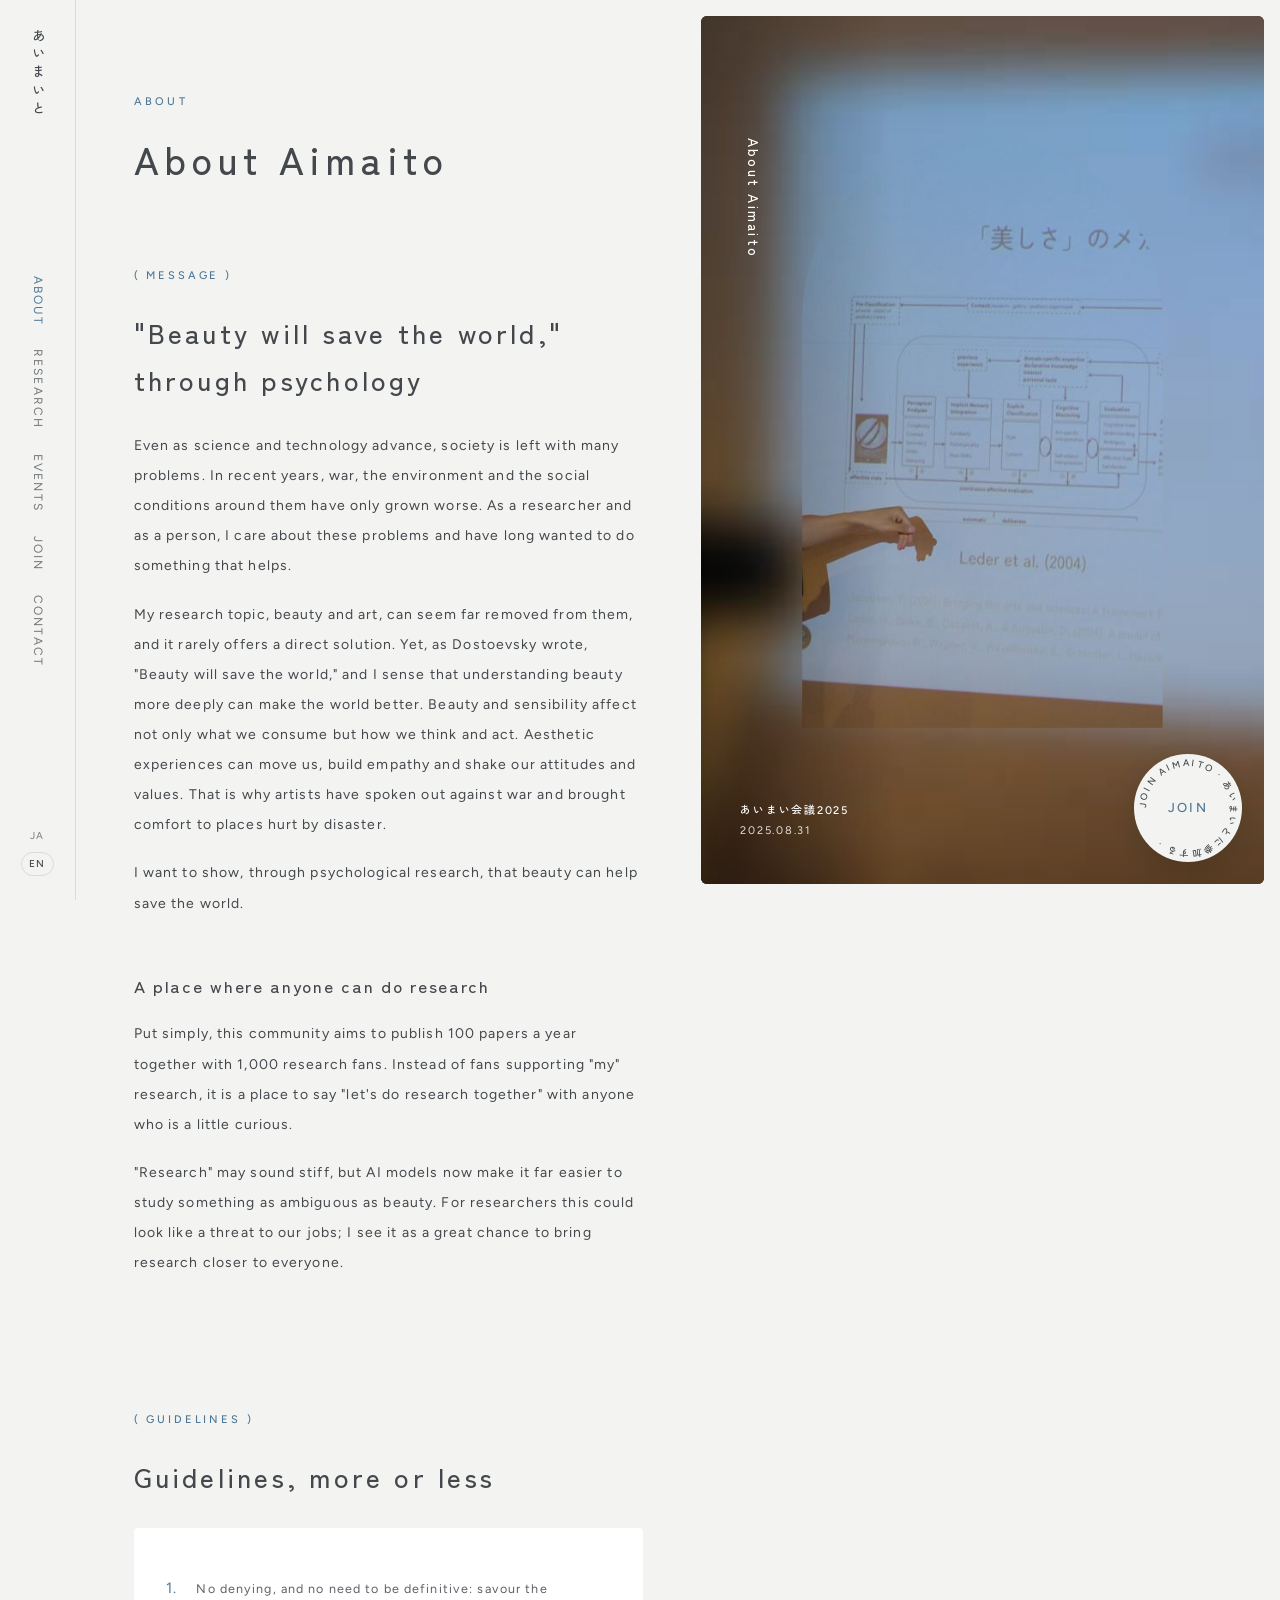
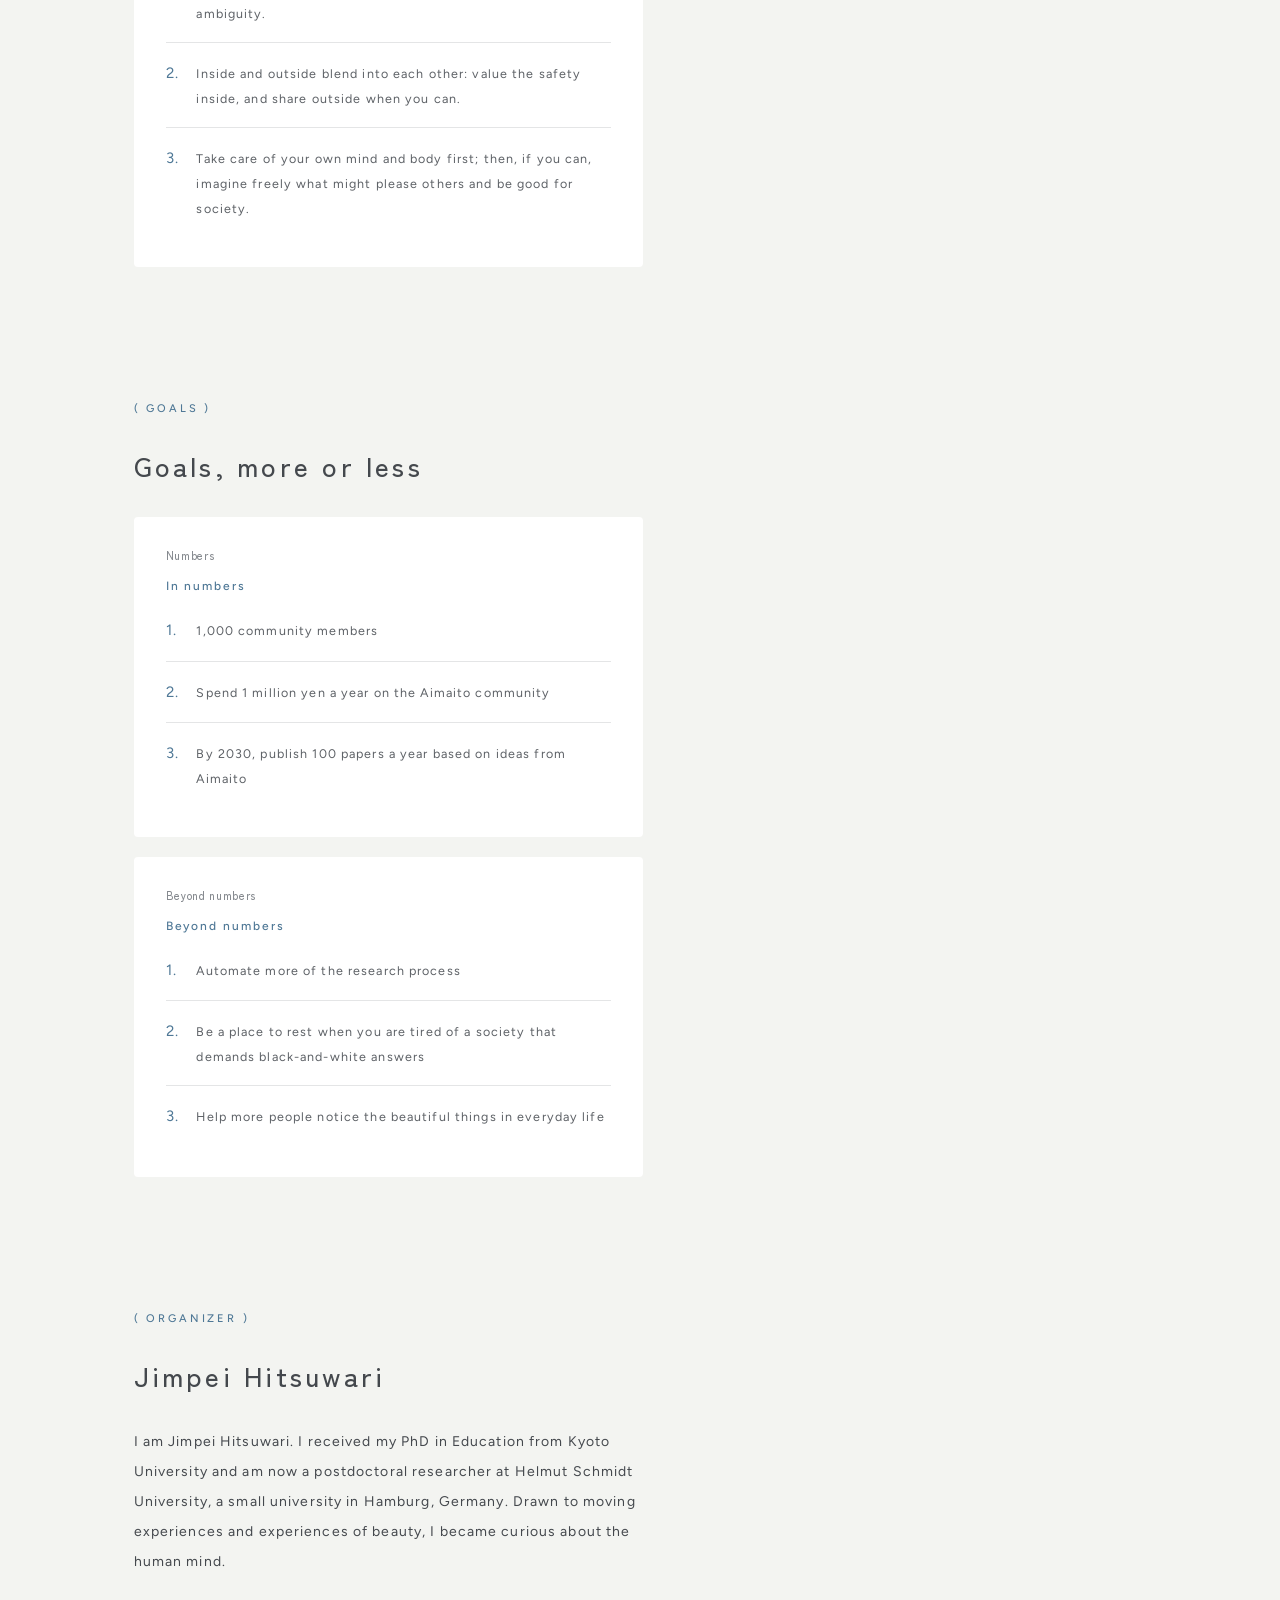
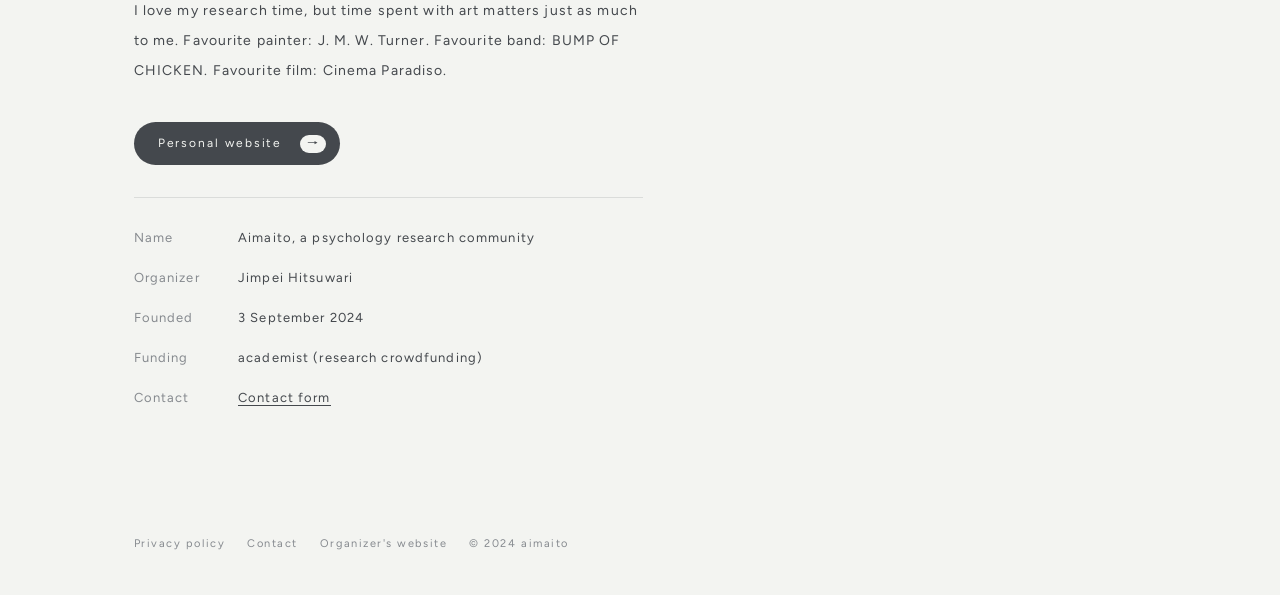
==== commit 8c5cfa94: "設立日を 2024年9月3日 に修正 Co-Authored-By: Claude Opus 5.5 <noreply@anthropic.com>" ====
--- a/about/index.html
+++ b/about/index.html
@@ -127,7 +127,7 @@
       <dl class="info">
         <dt><span lang="ja">団体名</span><span lang="en">Name</span></dt><dd><span lang="ja">心理学研究コミュニティ“あいまいと”</span><span lang="en">Aimaito, a psychology research community</span></dd>
         <dt><span lang="ja">主宰</span><span lang="en">Organizer</span></dt><dd><span lang="ja">櫃割 仁平</span><span lang="en">Jimpei Hitsuwari</span></dd>
-        <dt><span lang="ja">設立</span><span lang="en">Founded</span></dt><dd><span lang="ja">2024年9月1日</span><span lang="en">1 September 2024</span></dd>
+        <dt><span lang="ja">設立</span><span lang="en">Founded</span></dt><dd><span lang="ja">2024年9月3日</span><span lang="en">3 September 2024</span></dd>
         <dt><span lang="ja">資金源</span><span lang="en">Funding</span></dt><dd><span lang="ja">academist（研究特化型クラウドファンディング）</span><span lang="en">academist (research crowdfunding)</span></dd>
         <dt><span lang="ja">連絡先</span><span lang="en">Contact</span></dt><dd><a href="../contact/"><span lang="ja">お問い合わせフォーム</span><span lang="en">Contact form</span></a></dd>
       </dl>
--- a/assets/css/style.css
+++ b/assets/css/style.css
@@ -48,9 +48,14 @@
   display: flex; flex-direction: column; align-items: center; justify-content: space-between;
   padding: 28px 0 24px; border-right: 1px solid var(--line); background: var(--paper);
 }
-.rail .mark { writing-mode: vertical-rl; font-size: 13px; letter-spacing: .4em; font-weight: 500; }
+.rail .mark { writing-mode: vertical-rl; font-size: 13px; letter-spacing: .4em; font-weight: 500; white-space: nowrap; flex-shrink: 0; }
 .rail-nav { display: flex; flex-direction: column; align-items: center; gap: 24px; font-size: 12px; letter-spacing: .3em; }
-.rail-nav a { writing-mode: vertical-rl; opacity: .72; transition: opacity .2s, color .2s; }
+.rail-nav a { writing-mode: vertical-rl; opacity: .72; transition: opacity .2s, color .2s; white-space: nowrap; flex-shrink: 0; }
+@media (min-width: 901px) and (max-height: 760px) {
+  .rail { padding: 18px 0 16px; }
+  .rail-nav { gap: 14px; font-size: 11px; letter-spacing: .2em; }
+  .rail .mark { letter-spacing: .3em; }
+}
 .rail-nav a [lang="en"] { letter-spacing: .18em; }
 .rail-nav a:hover, .rail-nav a.is-on, .rail-nav a[aria-current="page"] { opacity: 1; color: var(--accent); }
 .lang-switch { display: flex; flex-direction: column; gap: 4px; }
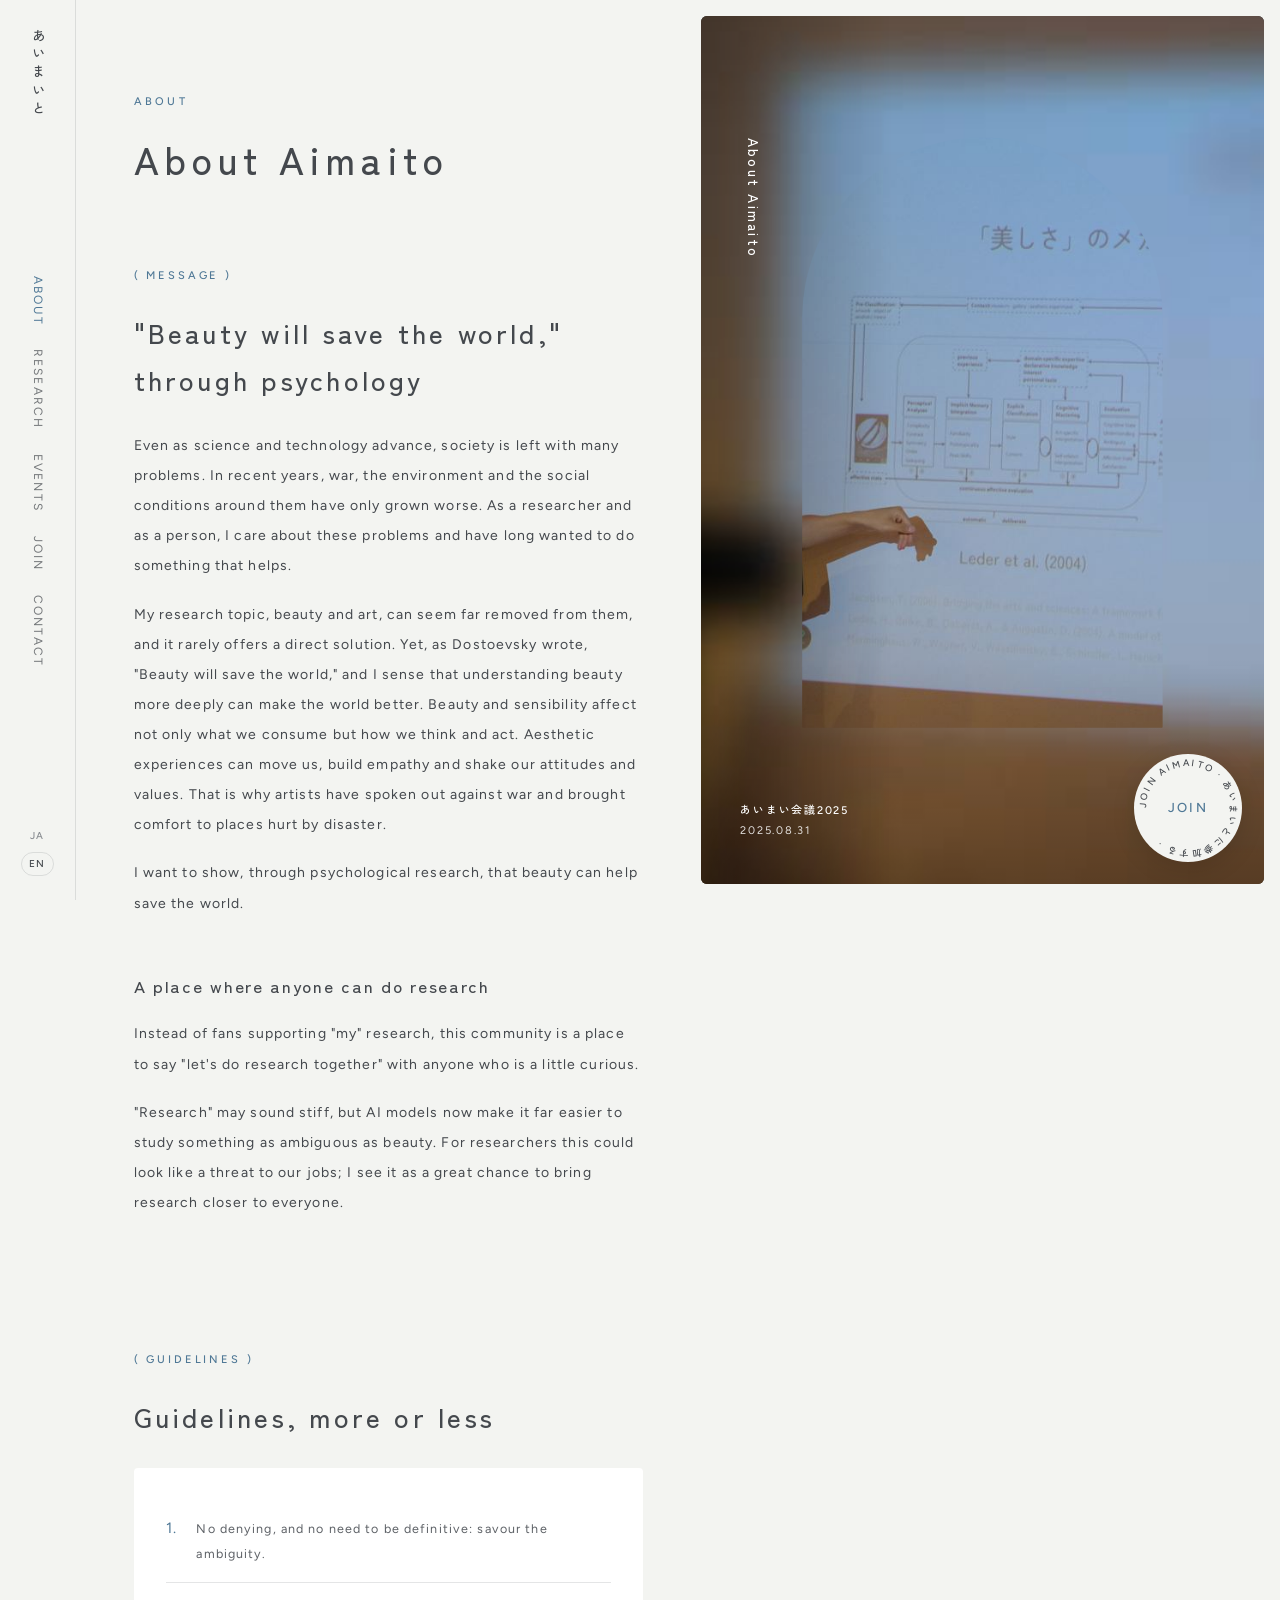
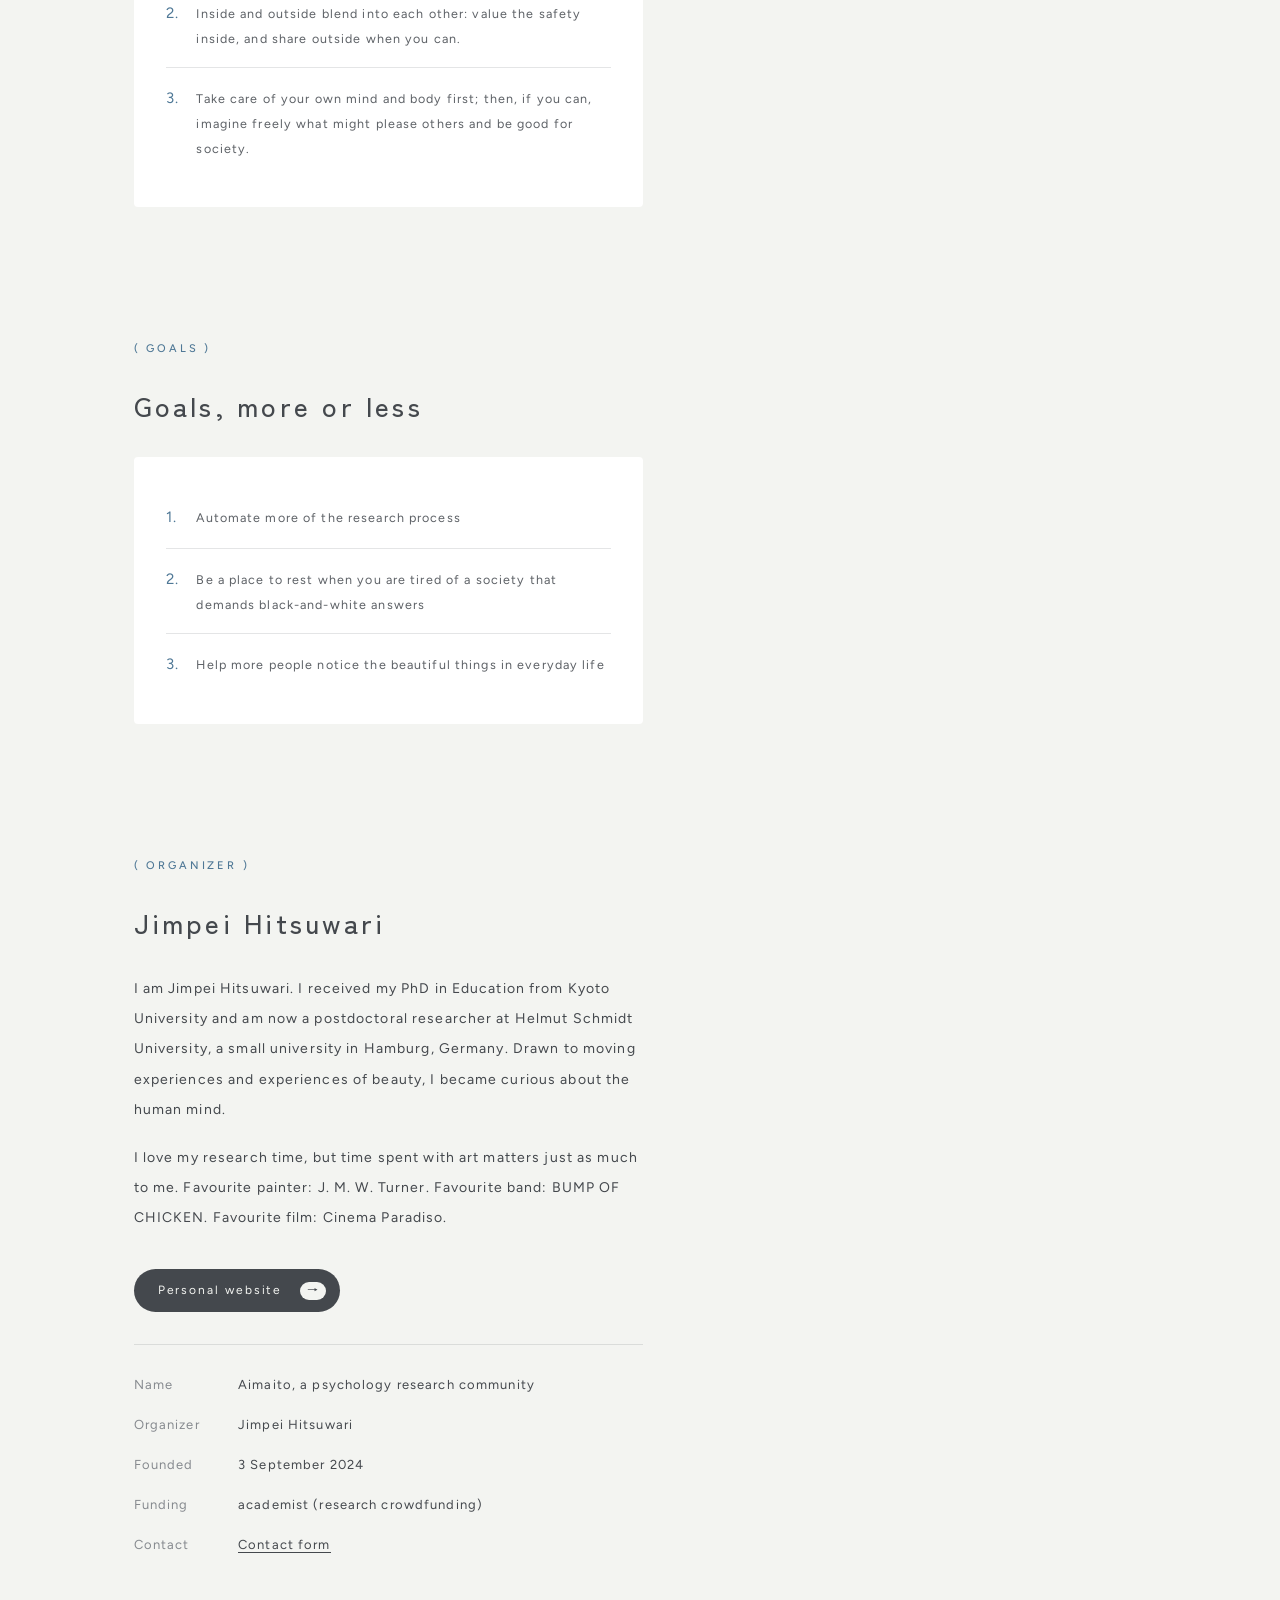
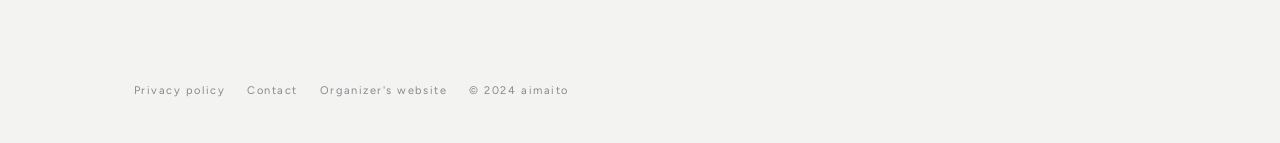
==== commit 5a7bf85e: "「あいまいとについて」から数値目標（1000人・年100本・年100万円）を外す Co-Authored-By: Claude Opus 5.5 <noreply@anthropic.com>" ====
--- a/about/index.html
+++ b/about/index.html
@@ -77,9 +77,9 @@
       <p lang="en">I want to show, through psychological research, that beauty can help save the world.</p>
 
       <h3><span lang="ja">研究者じゃなくても研究できる場所を</span><span lang="en">A place where anyone can do research</span></h3>
-      <p lang="ja">このコミュニティは，ざっくり言うと「研究ファン1000人とともに論文を年間100本出すこと」を目指した場所です。研究ファンから支援を頂きながら「私が研究を進める」という従来の型から飛び出し，研究にちょっと興味のあるみなさんと「一緒に研究しよう」という場所です。</p>
+      <p lang="ja">このコミュニティは，研究ファンから支援を頂きながら「私が研究を進める」という従来の型から飛び出し，研究にちょっと興味のあるみなさんと「一緒に研究しよう」という場所です。</p>
       <p lang="ja">「研究」と聞くと堅苦しく聞こえるかもしれませんが，最近では，「AIモデル」という技術を活用することで，従来よりも気軽に「美」という曖昧なものについて評価できるようになってきました。従来の研究者の働き方的には，いわゆる「AIに仕事を奪われ」かねない危機的状況とも捉えられるのですが，「研究」というものを，よりみなさんの身近に感じてもらうには絶好のチャンスだと考えています。</p>
-      <p lang="en">Put simply, this community aims to publish 100 papers a year together with 1,000 research fans. Instead of fans supporting "my" research, it is a place to say "let's do research together" with anyone who is a little curious.</p>
+      <p lang="en">Instead of fans supporting "my" research, this community is a place to say "let's do research together" with anyone who is a little curious.</p>
       <p lang="en">"Research" may sound stiff, but AI models now make it far easier to study something as ambiguous as beauty. For researchers this could look like a threat to our jobs; I see it as a great chance to bring research closer to everyone.</p>
     </section>
 
@@ -99,15 +99,6 @@
       <span class="label">( GOALS )</span>
       <h2><span lang="ja">目標的なもの</span><span lang="en">Goals, more or less</span></h2>
       <div class="card">
-        <p class="cap"><small>Numbers</small><span lang="ja">数で見る目標</span><span lang="en">In numbers</span></p>
-        <ol class="list">
-          <li><span class="n">1.</span><div><p lang="ja">コミュニティメンバー1000人</p><p lang="en">1,000 community members</p></div></li>
-          <li><span class="n">2.</span><div><p lang="ja">年間100万円をこの「あいまいと」コミュニティに使用</p><p lang="en">Spend 1 million yen a year on the Aimaito community</p></div></li>
-          <li><span class="n">3.</span><div><p lang="ja">2030年までに「あいまいと」のアイデアを基盤にした論文の発表数を年間100本に</p><p lang="en">By 2030, publish 100 papers a year based on ideas from Aimaito</p></div></li>
-        </ol>
-      </div>
-      <div class="card">
-        <p class="cap"><small>Beyond numbers</small><span lang="ja">数にならない目標</span><span lang="en">Beyond numbers</span></p>
         <ol class="list">
           <li><span class="n">1.</span><div><p lang="ja">研究の自動化を進める</p><p lang="en">Automate more of the research process</p></div></li>
           <li><span class="n">2.</span><div><p lang="ja">“白黒はっきり”を求められる社会に疲れた時の居場所になる</p><p lang="en">Be a place to rest when you are tired of a society that demands black-and-white answers</p></div></li>
